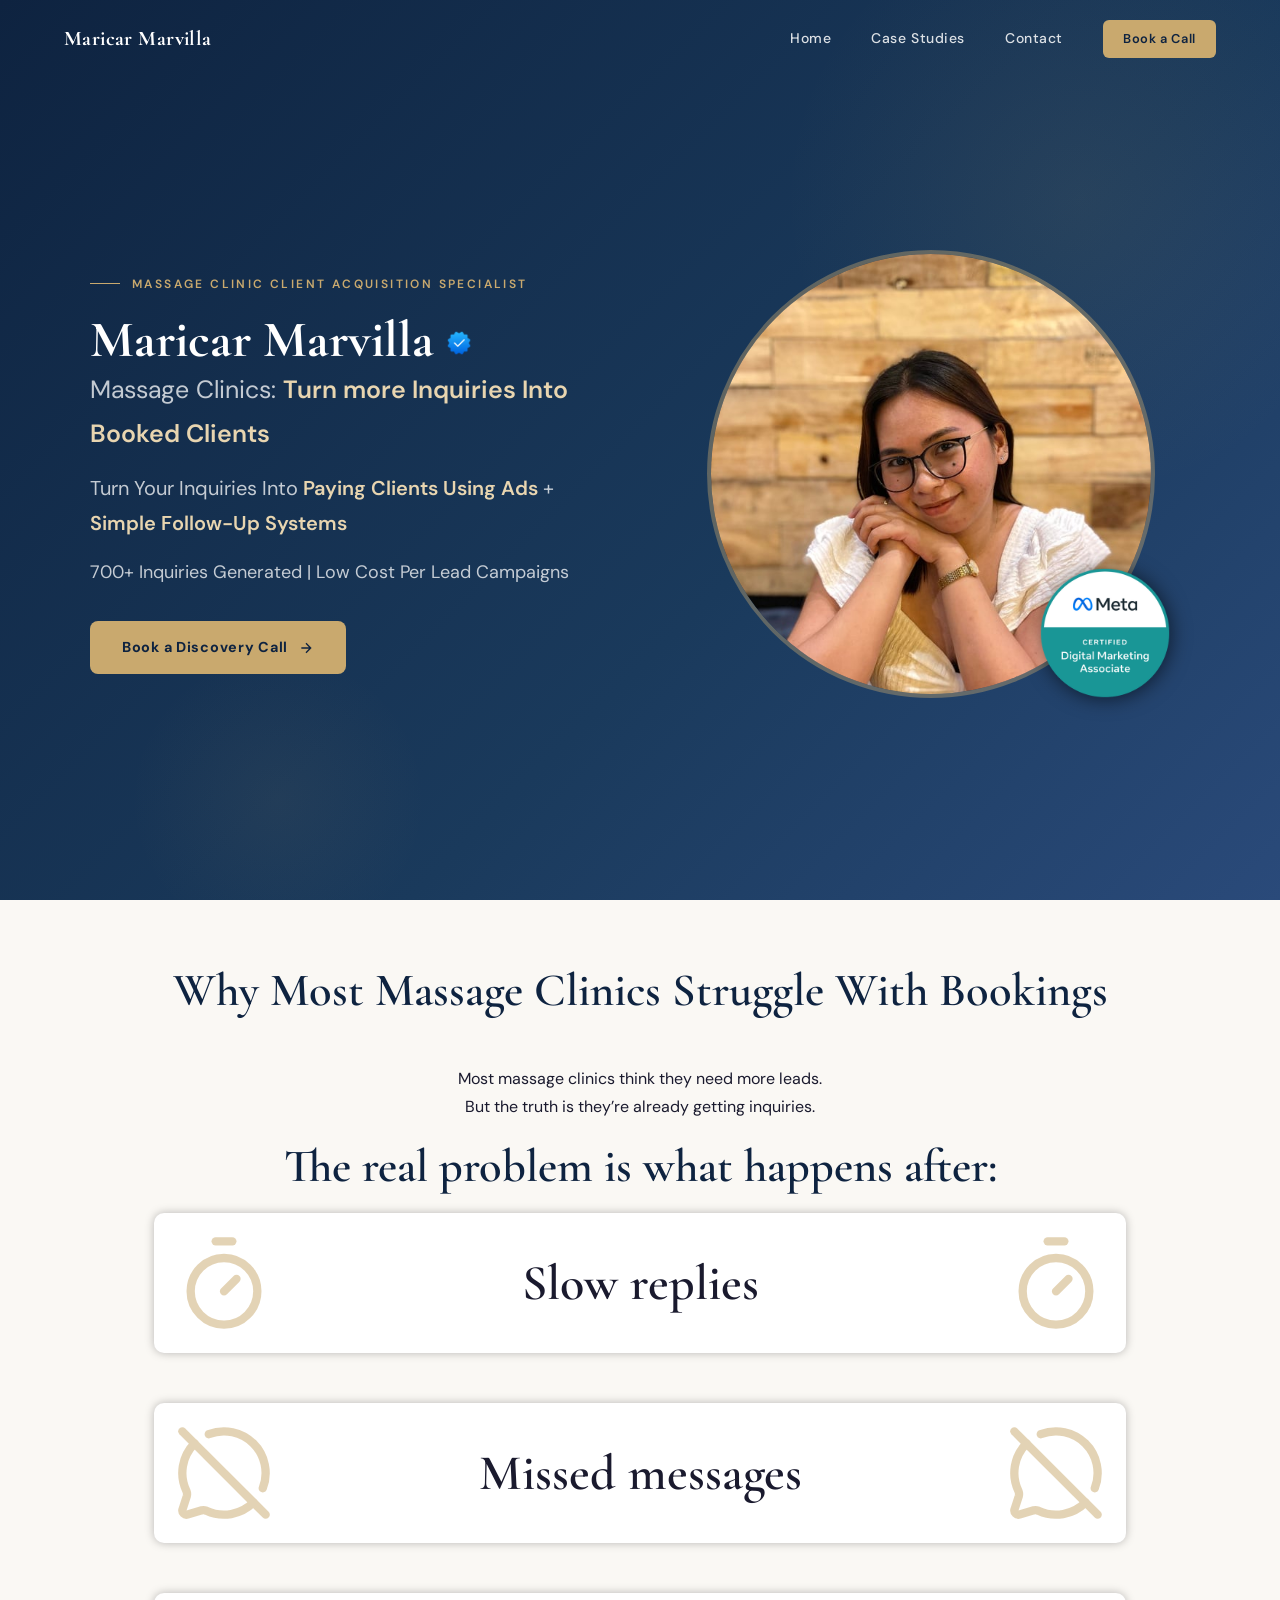
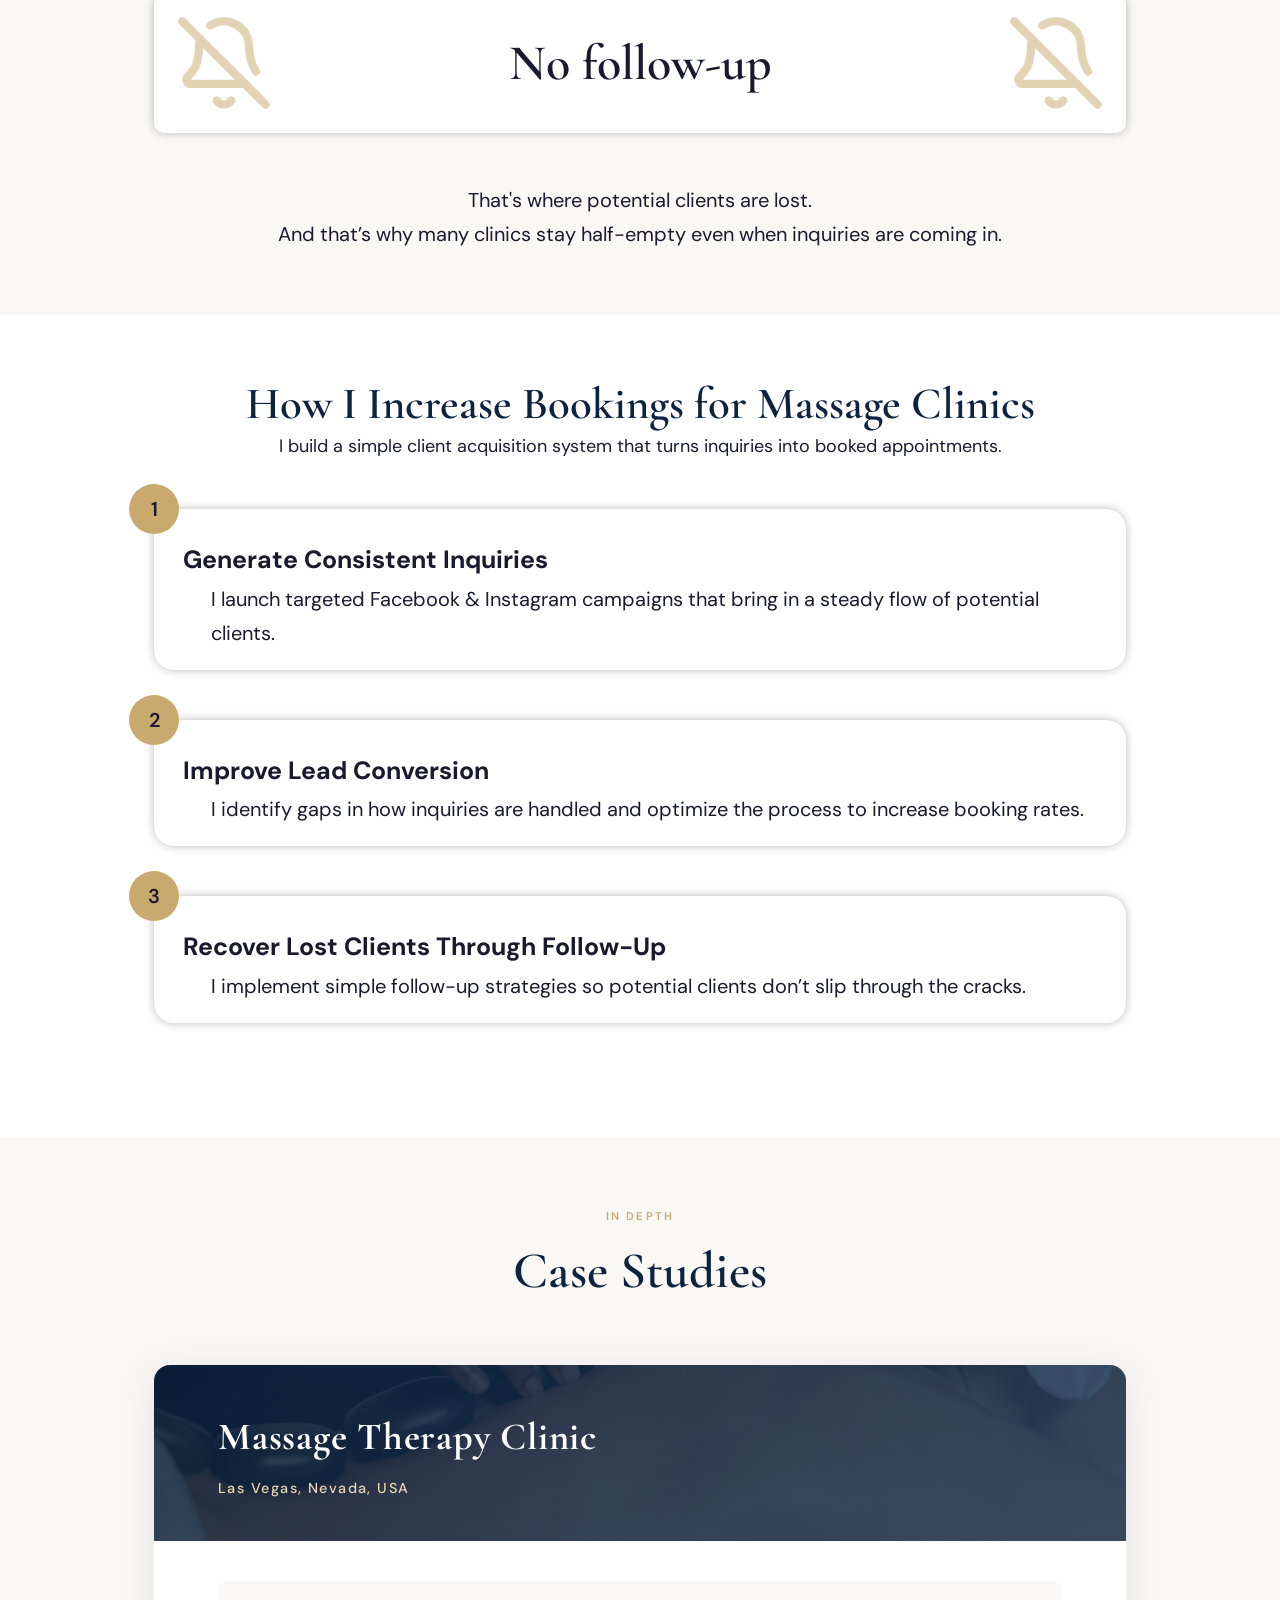
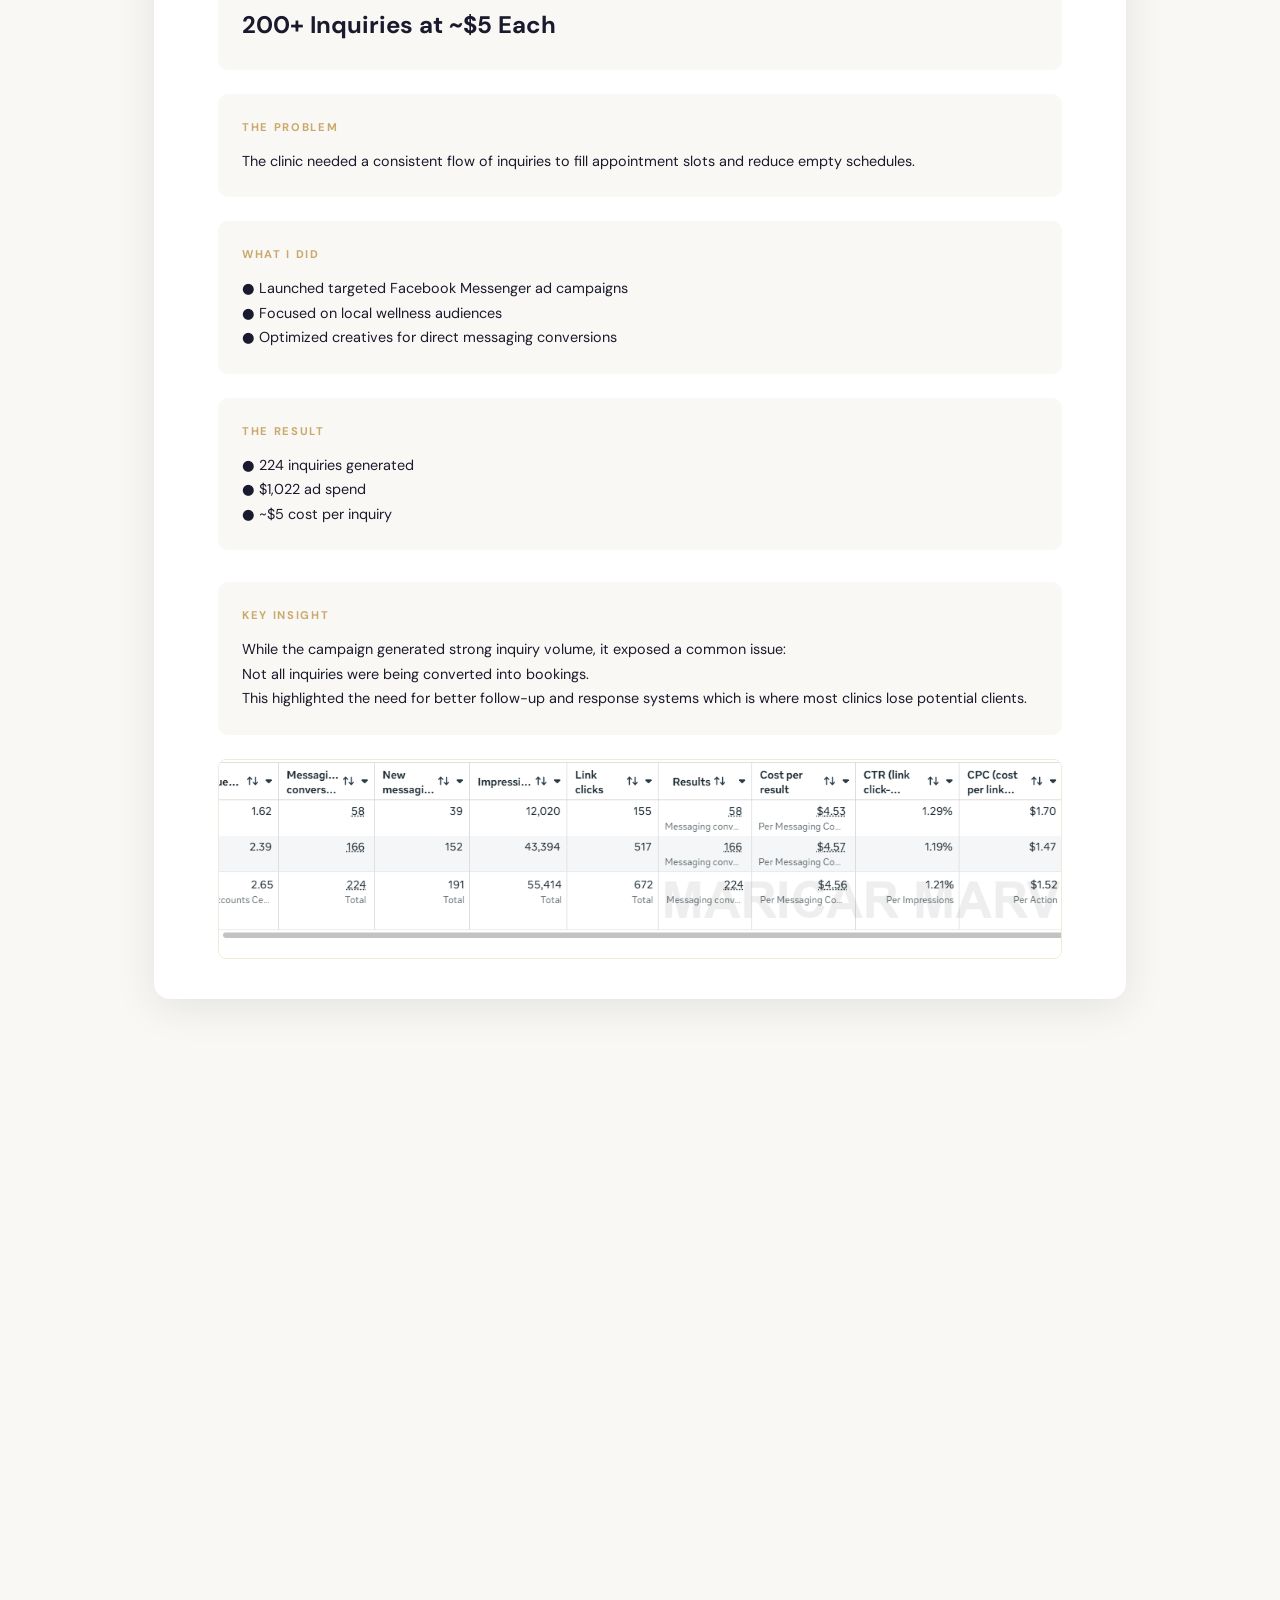
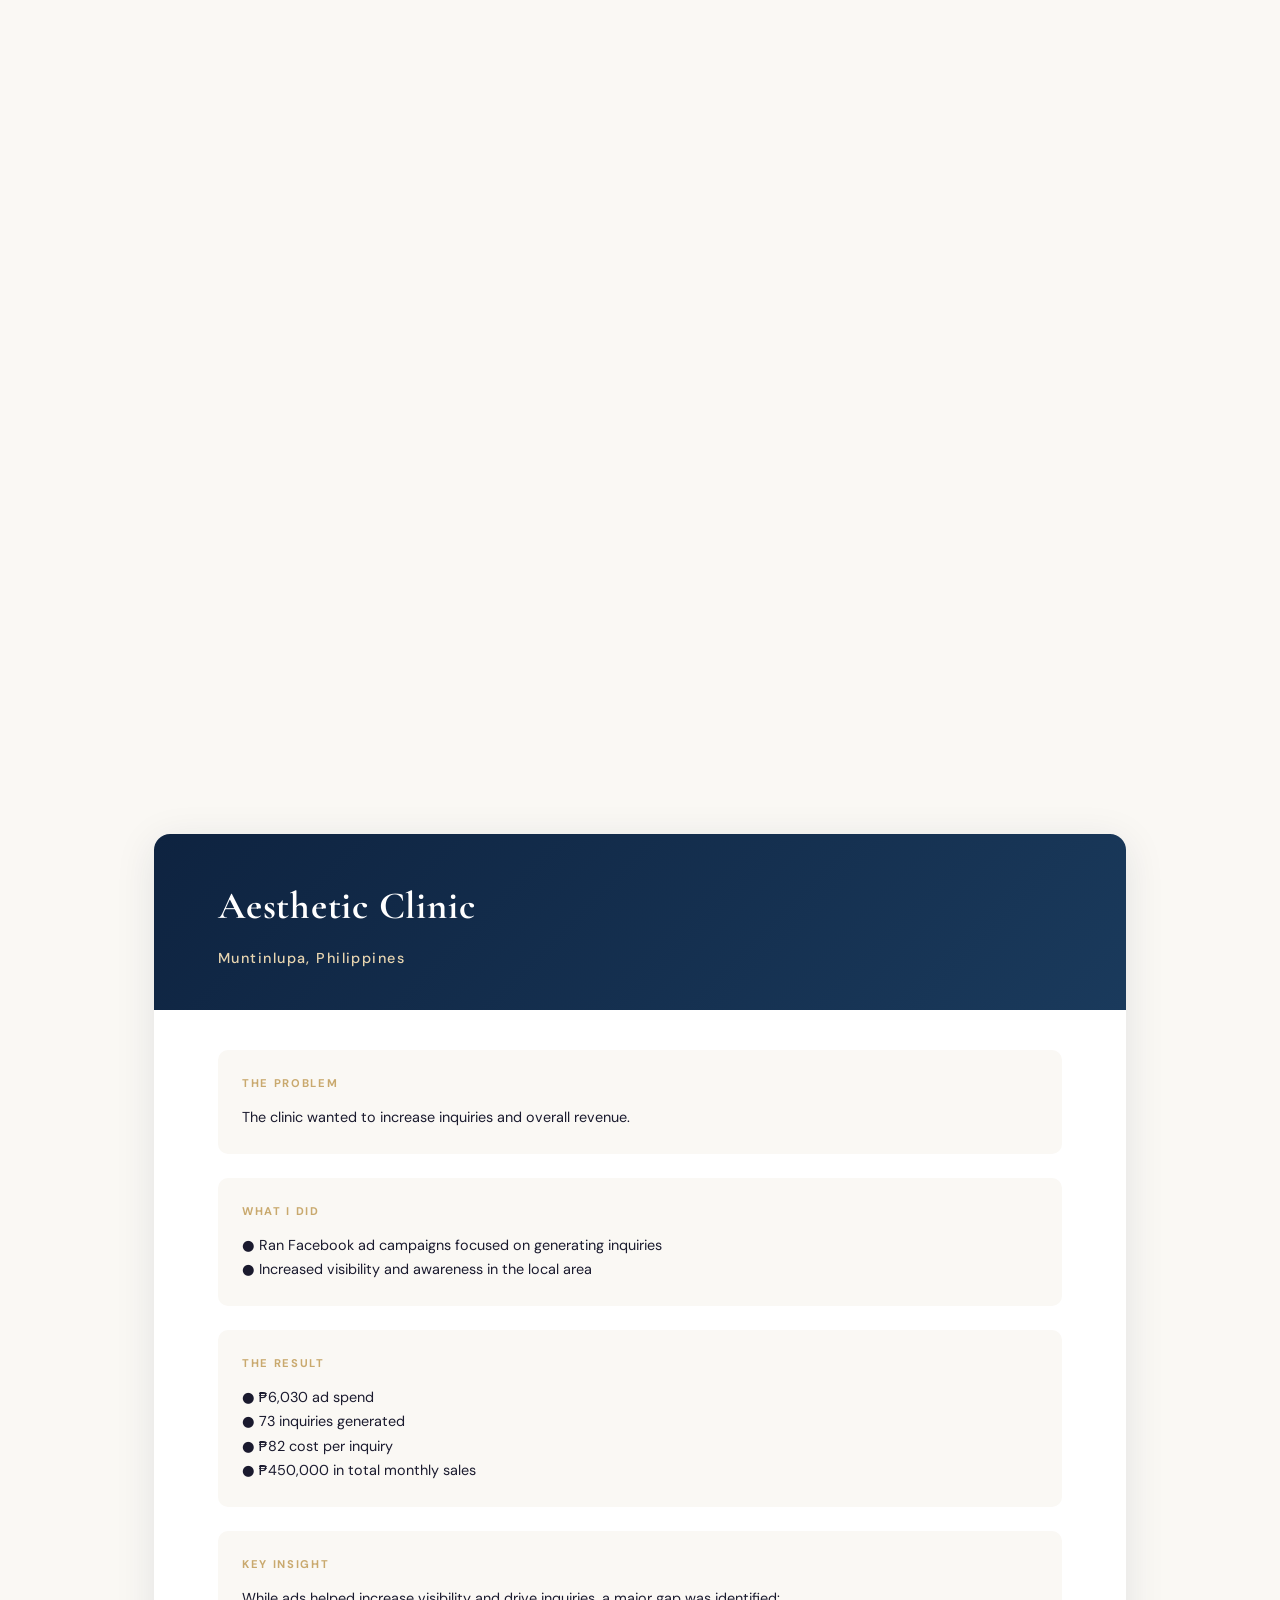
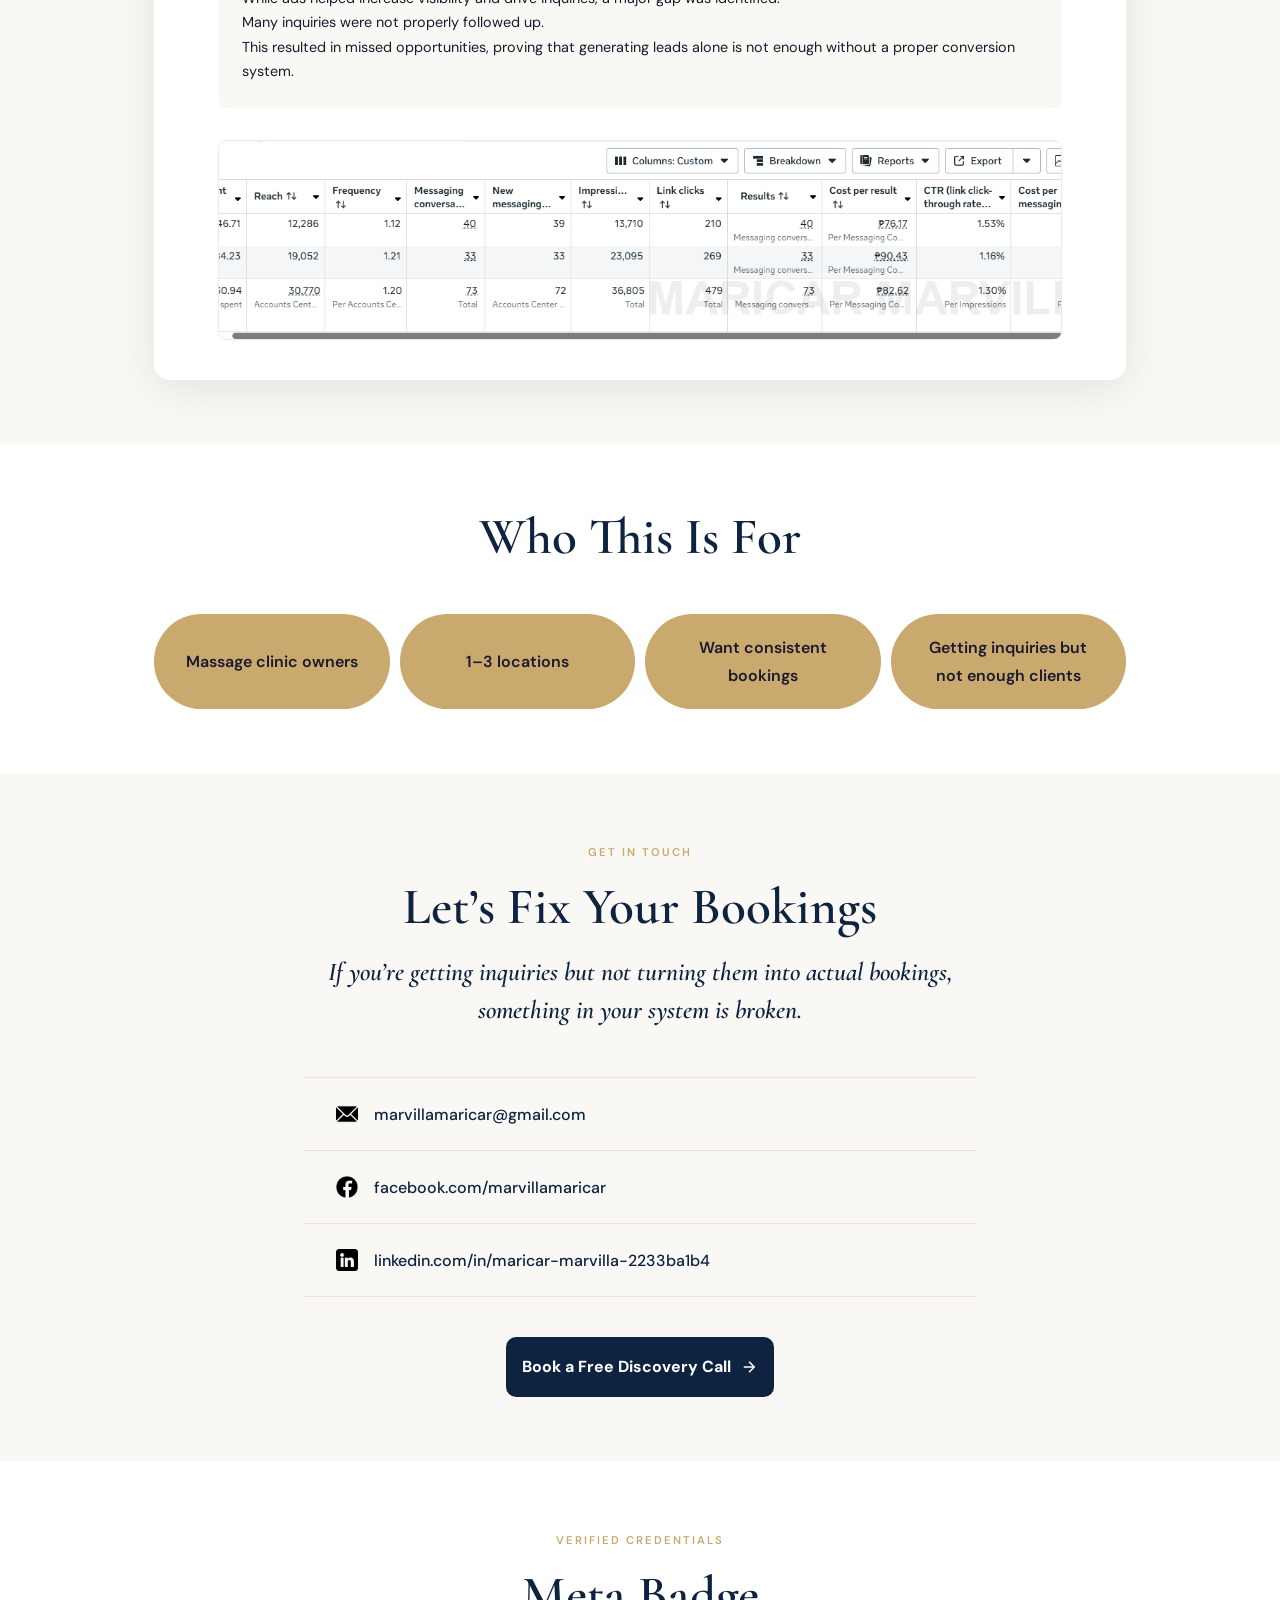
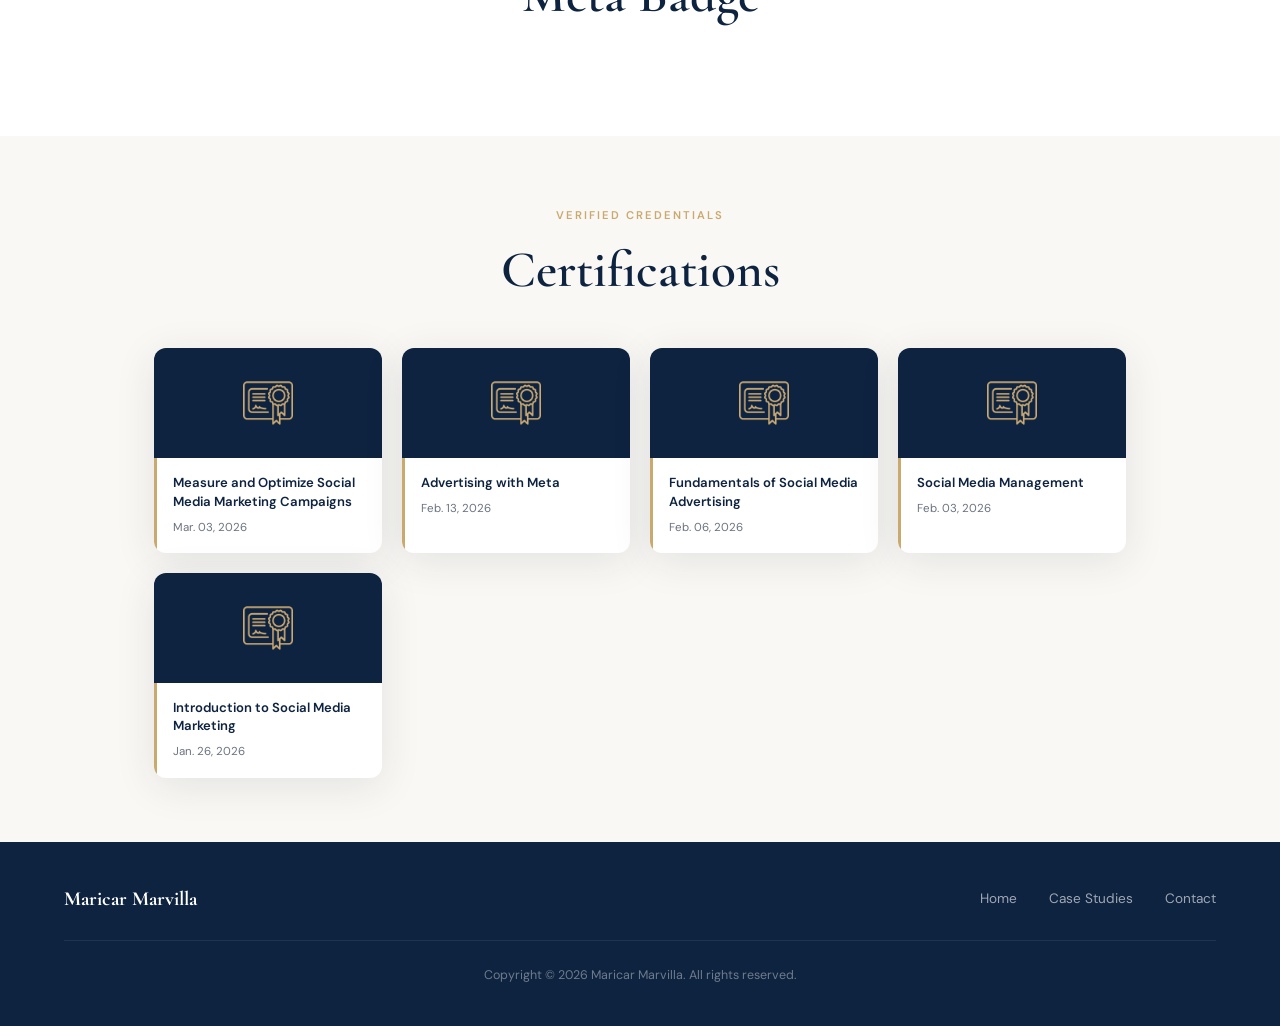
==== docs/index.html @ 89555970 "update" ====
<!DOCTYPE html>
<html lang="en">
<head>
  <meta charset="UTF-8" />
  <meta name="viewport" content="width=device-width, initial-scale=1.0" />
  <title>Maricar Marvilla — Facebook Ads Manager</title>
  <meta name="description" content="Facebook Ads Manager specializing in lead generation and sales campaigns for service-based businesses." />
  <meta name="format-detection" content="telephone=no" />
  <link rel="stylesheet" href="./css/style.css">
  <link rel="icon" type="image/x-icon" href="./img/top/favicon.png">

  <!-- Preconnect fonts -->
  <link rel="preconnect" href="https://fonts.googleapis.com" />
  <link rel="preconnect" href="https://fonts.gstatic.com" crossorigin />
  <link href="https://fonts.googleapis.com/css2?family=Cormorant+Garamond:ital,wght@0,400;0,600;0,700;1,400&family=DM+Sans:wght@300;400;500;600&display=swap" rel="stylesheet" />
</head>
<body>

<!-- ===== HEADER ===== -->
<header class="header" id="header">
  <div class="header-logo">Maricar Marvilla</div>
  <nav class="header-nav">
    <a href="#">Home</a>
    <a href="#case-studies">Case Studies</a>
    <a href="#contact">Contact</a>
    <a href="https://calendly.com/maricarmarvilla/30min" target="_blank" class="cta-btn">Book a Call</a>
  </nav>
  <button class="hamburger" id="hamburger" aria-label="Menu">
    <span></span><span></span><span></span>
  </button>
</header>

<!-- Mobile Nav -->
<nav class="mobile-nav" id="mobile-nav">
  <a href="#" onclick="closeMobile()">Home</a>
  <a href="#case-studies" onclick="closeMobile()">Case Studies</a>
  <a href="#contact" onclick="closeMobile()">Contact</a>
  <a href="https://calendly.com/maricarmarvilla/30min" target="_blank" class="cta-btn-mobile">Book a Call</a>
</nav>

<!-- ===== HERO ===== -->
<section class="hero">
  <div class="container">
    <div class="hero-content">
      <div class="hero-eyebrow">Massage Clinic Client Acquisition Specialist</div>
      <h1>Maricar Marvilla</h1>
      <p class="big">Massage Clinics: <strong>Turn more Inquiries Into Booked Clients</strong></p>
      <p class="mid">Turn Your Inquiries Into <strong>Paying Clients Using Ads</strong> + <strong>Simple Follow-Up Systems</strong></p>
      <p class="small">700+ Inquiries Generated | Low Cost Per Lead Campaigns</p>
      <!-- <p class="smaller"><strong>“Most clinics don’t lose clients from ads, they lose them after the message.”</strong></p> -->
      <a href="https://calendly.com/maricarmarvilla/30min" target="_blank" class="hero-cta">
        Book a Discovery Call
        <svg viewBox="0 0 24 24" fill="none" stroke="currentColor" stroke-width="2"><path d="M5 12h14M12 5l7 7-7 7"/></svg>
      </a>
    </div>
    <div class="hero-img-wrap">
      <img src="./img/top/img01.jpg" alt="Maricar Marvilla" class="hero-img" />
      <div class="meta_cert meta_cert01">
        <a href="https://www.credly.com/badges/3698b446-c414-4d4c-a0f8-52aefc53dd0f" target="_blank"><img src="./img/top/icon/meta_icon.png" alt="metacert"></a>
      </div>
    </div>
  </div>
</section>

<!-- ===== STATS BANNER ===== -->
<!-- <div class="stats-banner reveal">
  <div class="container">
    <div class="stats-grid">
      <div class="stat-item reveal reveal-delay-1">
        <div class="stat-num">₱450K</div>
        <div class="stat-label">Sales generated in one month</div>
      </div>
      <div class="stat-item reveal reveal-delay-2">
        <div class="stat-num">275</div>
        <div class="stat-label">Messenger leads from a single campaign</div>
      </div>
      <div class="stat-item reveal reveal-delay-3">
        <div class="stat-num">$0.18</div>
        <div class="stat-label">Lowest cost per click achieved</div>
      </div>
      <div class="stat-item reveal reveal-delay-4">
        <div class="stat-num">26×</div>
        <div class="stat-label">ROAS — ₱68.7K revenue on ₱2.6K spend</div>
      </div>
    </div>
  </div>
</div> -->

<!-- ===== SECTION 2: THE REAL PROBLEM ===== -->
<section class="real-problem section reveal">
  <div class="container">
    <div class="real-problem-inner">
      <div class="how-i-help-header reveal" style="text-align:center; margin-bottom:3rem;">
        <h2 class="section-title">Why Most Massage Clinics Struggle With Bookings</h2>
      </div>
      <p class="real-problem-intro reveal center mb20">Most massage clinics think they need more leads.<br>But the truth is they’re already getting inquiries.</p>
      <ul class="real-problem-list reveal mb20">
        <p class="center mb20 section-title">The real problem is what happens after:</p>
        <li class="real-problem-item reveal reveal-delay-1">
          <svg xmlns="http://www.w3.org/2000/svg" width="24" height="24" viewBox="0 0 24 24" fill="none" stroke="currentColor" stroke-width="2" stroke-linecap="round" stroke-linejoin="round" class="lucide lucide-timer-icon lucide-timer"><line x1="10" x2="14" y1="2" y2="2"/><line x1="12" x2="15" y1="14" y2="11"/><circle cx="12" cy="14" r="8"/></svg>
          <span>Slow replies</span>
          <svg xmlns="http://www.w3.org/2000/svg" width="24" height="24" viewBox="0 0 24 24" fill="none" stroke="currentColor" stroke-width="2" stroke-linecap="round" stroke-linejoin="round" class="lucide lucide-timer-icon lucide-timer"><line x1="10" x2="14" y1="2" y2="2"/><line x1="12" x2="15" y1="14" y2="11"/><circle cx="12" cy="14" r="8"/></svg>
        </li>
        <li class="real-problem-item reveal reveal-delay-2">
          <svg xmlns="http://www.w3.org/2000/svg" width="24" height="24" viewBox="0 0 24 24" fill="none" stroke="currentColor" stroke-width="2" stroke-linecap="round" stroke-linejoin="round" class="lucide lucide-message-circle-off-icon lucide-message-circle-off"><path d="m2 2 20 20"/><path d="M4.93 4.929a10 10 0 0 0-1.938 11.412 2 2 0 0 1 .094 1.167l-1.065 3.29a1 1 0 0 0 1.236 1.168l3.413-.998a2 2 0 0 1 1.099.092 10 10 0 0 0 11.302-1.989"/><path d="M8.35 2.69A10 10 0 0 1 21.3 15.65"/></svg>
          <span>Missed messages</span>
          <svg xmlns="http://www.w3.org/2000/svg" width="24" height="24" viewBox="0 0 24 24" fill="none" stroke="currentColor" stroke-width="2" stroke-linecap="round" stroke-linejoin="round" class="lucide lucide-message-circle-off-icon lucide-message-circle-off"><path d="m2 2 20 20"/><path d="M4.93 4.929a10 10 0 0 0-1.938 11.412 2 2 0 0 1 .094 1.167l-1.065 3.29a1 1 0 0 0 1.236 1.168l3.413-.998a2 2 0 0 1 1.099.092 10 10 0 0 0 11.302-1.989"/><path d="M8.35 2.69A10 10 0 0 1 21.3 15.65"/></svg>
        </li>
        <li class="real-problem-item reveal reveal-delay-3">
          <svg xmlns="http://www.w3.org/2000/svg" width="24" height="24" viewBox="0 0 24 24" fill="none" stroke="currentColor" stroke-width="2" stroke-linecap="round" stroke-linejoin="round" class="lucide lucide-bell-off-icon lucide-bell-off"><path d="M10.268 21a2 2 0 0 0 3.464 0"/><path d="M17 17H4a1 1 0 0 1-.74-1.673C4.59 13.956 6 12.499 6 8a6 6 0 0 1 .258-1.742"/><path d="m2 2 20 20"/><path d="M8.668 3.01A6 6 0 0 1 18 8c0 2.687.77 4.653 1.707 6.05"/></svg>
          <span>No follow-up</span>
          <svg xmlns="http://www.w3.org/2000/svg" width="24" height="24" viewBox="0 0 24 24" fill="none" stroke="currentColor" stroke-width="2" stroke-linecap="round" stroke-linejoin="round" class="lucide lucide-bell-off-icon lucide-bell-off"><path d="M10.268 21a2 2 0 0 0 3.464 0"/><path d="M17 17H4a1 1 0 0 1-.74-1.673C4.59 13.956 6 12.499 6 8a6 6 0 0 1 .258-1.742"/><path d="m2 2 20 20"/><path d="M8.668 3.01A6 6 0 0 1 18 8c0 2.687.77 4.653 1.707 6.05"/></svg>
        </li>
      </ul>
      <p class="real-problem-conclusion reveal center">That's where potential clients are lost.<br>And that’s why many clinics stay half-empty even when inquiries are coming in.</p>
    </div>
  </div>
</section>

<!-- ===== SECTION 3: HOW I HELP FIX THIS ===== -->
<section class="how-i-help section">
  <div class="container">
    <div class="how-i-help-header reveal" style="text-align:center; margin-bottom:3rem;">
      <h2 class="section-title">How I Increase Bookings for Massage Clinics</h2>
      <p class="center mb20 title-sub">I build a simple client acquisition system that turns inquiries into booked appointments. </p>
    </div>
    <div class="how-i-help-grid">
      <div class="help-card reveal reveal-delay-1">
        <div class="help-card-num">1</div>
        <h3 class="help-card-title">Generate Consistent Inquiries</h3>
        <p class="help-card-text">I launch targeted Facebook & Instagram campaigns that bring in a steady flow of potential clients.</p>
      </div>
      <div class="help-card reveal reveal-delay-2">
        <div class="help-card-num">2</div>
        <h3 class="help-card-title">Improve Lead Conversion</h3>
        <p class="help-card-text">I identify gaps in how inquiries are handled and optimize the process to increase booking rates.</p>
      </div>
      <div class="help-card reveal reveal-delay-3">
        <div class="help-card-num">3</div>
        <h3 class="help-card-title">Recover Lost Clients Through Follow-Up</h3>
        <p class="help-card-text">I implement simple follow-up strategies so potential clients don’t slip through the cracks.</p>
      </div>
    </div>
  </div>
</section>

<!-- ===== CAMPAIGN SNAPSHOTS ===== -->
<!-- <section class="snapshot section">
  <div class="container">
    <div class="snapshot-header reveal">
      <div class="label-tag">3+ Years of Results</div>
      <h2 class="section-title">Campaign Performance Snapshots</h2>
      <p>Click any image to view full size</p>
    </div>
    <div class="snapshot-grid">
      <div class="snap-card reveal reveal-delay-1">
        <div class="snap-card-label">₱450,000 Sales Generated in One Month</div>
        <img src="./img/top/snapshot/img01.png" alt="Campaign snapshot 1" class="snap-card-img" onclick="openModal(this.src)" />
      </div>
      <div class="snap-card reveal reveal-delay-2">
        <div class="snap-card-label">275 Messenger Leads Generated</div>
        <img src="./img/top/snapshot/img02.png" alt="Campaign snapshot 2" class="snap-card-img" onclick="openModal(this.src)" />
      </div>
      <div class="snap-card reveal reveal-delay-3">
        <div class="snap-card-label">$0.18 Cost Per Click Campaign</div>
        <img src="./img/top/snapshot/img03.png" alt="Campaign snapshot 3" class="snap-card-img" onclick="openModal(this.src)" />
      </div>
      <div class="snap-card reveal reveal-delay-4">
        <div class="snap-card-label">₱68,700 Revenue from ₱2,600 Ad Spend</div>
        <img src="./img/top/snapshot/img04.png" alt="Campaign snapshot 4" class="snap-card-img" onclick="openModal(this.src)" />
      </div>
    </div>
  </div>
</section> -->

<!-- ===== CLIENT EXPERIENCE ===== -->
<!-- <section class="client-exp section">
  <div class="container">
    <div class="reveal" style="text-align:center; margin-bottom: 3rem;">
      <div class="label-tag">Who I've Worked With</div>
      <h2 class="section-title">Client Experience</h2>
    </div>
    <div class="exp-list reveal">
      <div class="exp-item">
        <span class="exp-number">01</span>
        <span class="exp-name">Massage Therapy Clinic — Las Vegas, USA</span>
        <span class="exp-tag">3 Years</span>
      </div>
      <div class="exp-item">
        <span class="exp-number">02</span>
        <span class="exp-name">Aesthetic Clinic — Muntinlupa, Philippines</span>
        <span class="exp-tag">1.5 Years</span>
      </div>
      <div class="exp-item">
        <span class="exp-number">03</span>
        <span class="exp-name">Beauty Clinic — BGC, Taguig</span>
        <span class="exp-tag">Lead Generation</span>
      </div>
      <div class="exp-item">
        <span class="exp-number">04</span>
        <span class="exp-name">Massage Therapy Clinic — BGC, Taguig</span>
        <span class="exp-tag">Fully Booked Campaign</span>
      </div>
      <div class="exp-item">
        <span class="exp-number">05</span>
        <span class="exp-name">Shoe Cleaning Service — Manila, Philippines</span>
        <span class="exp-tag">Revenue Campaign</span>
      </div>
      <div class="exp-item">
        <span class="exp-number">06</span>
        <span class="exp-name">Tap Dance Coaching Program — USA</span>
        <span class="exp-tag">Lead Generation</span>
      </div>
    </div>
  </div>
</section> -->

<!-- ===== CASE STUDIES ===== -->
<section class="case-studies section" id="case-studies">
  <div class="container">
    <div class="case-studies-header reveal">
      <div class="label-tag">In Depth</div>
      <h2 class="section-title">Case Studies</h2>
    </div>

    <div class="cases-list">

      <!-- Case 1 -->
      <div class="case-card reveal">
        <div class="case-banner bg01">
          <h2>Massage Therapy Clinic</h2>
          <h3>Las Vegas, Nevada, USA</h3>
        </div>
        <div class="case-body">
          <div class="case-grid">
            <div class="case-block">
              <h1>200+ Inquiries at ~$5 Each</h1>
            </div>
            <div class="case-block">
              <h4>The Problem</h4>
              <p>The clinic needed a consistent flow of inquiries to fill appointment slots and reduce empty schedules.</p>
            </div>
            <div class="case-block">
              <h4>What I Did</h4>
              <p>● Launched targeted Facebook Messenger ad campaigns<br>  
                ● Focused on local wellness audiences<br>
                ● Optimized creatives for direct messaging conversions</p>
            </div>
            <div class="case-block">
              <h4>The Result</h4>
              <p>● 224 inquiries generated<br>
                ● $1,022 ad spend<br>
                ● ~$5 cost per inquiry</p>
            </div>
          </div>
          <div class="case-block" style="margin-bottom:1.5rem;">
            <h4>Key Insight</h4>
            <p>While the campaign generated strong inquiry volume, it exposed a common issue:<br>
              Not all inquiries were being converted into bookings.<br>
              This highlighted the need for better follow-up and response systems which is where most clinics lose potential clients.</p>
          </div>
          <div class="case-imgs">
            <img src="./img/top/case-study/img01.png" alt="Dec 2024–Apr 2025" class="case-img" onclick="openModal(this.src)" />
          </div>
        </div>
      </div>

      <!-- Case 2 -->
      <div class="case-card reveal">
        <div class="case-banner bg01">
          <h2>Massage Therapy Clinic</h2>
          <h3>Bonifacio Global City, Philippines</h3>
        </div>
        <div class="case-body">
          <div class="case-grid">
            <div class="case-block">
              <h1>771 Inquiries in 30 Days → Fully Booked First Month</h1>
            </div>
            <div class="case-block">
              <h4>The Problem</h4>
              <p>The clinic was newly opened and needed to generate bookings immediately to avoid empty slots during its first month.</p>
            </div>
            <div class="case-block">
              <h4>What I Did</h4>
              <p>● Launched localized Facebook Messenger ad campaigns<br>
                ● Targeted high-intent audiences within BGC<br>
                ● Used creatives designed to drive immediate inquiries</p>
            </div>
            <div class="case-block">
              <h4>The Result</h4>
              <p>● ₱7,485 ad spend<br>
                ● 771 inquiries generated<br>
                ● ₱9 cost per inquiry<br>
                ● Fully booked for the entire first month</p>
            </div>
            <div class="case-block">
              <h4>Key Insight</h4>
              <p>A new massage clinic doesn’t need months to build momentum.<br>
                With the right ads and targeting:<br>
                👉 You can generate demand immediately<br>
                👉 Fill your schedule fast<br>
                👉 Start strong from day one</p>
            </div>
          </div>
          <div class="case-imgs">
            <img src="./img/top/case-study/img02.png" alt="" class="case-img" onclick="openModal(this.src)" />
          </div>
        </div>
      </div>

      <!-- Case 3 -->
      <div class="case-card reveal">
        <div class="case-banner bg02">
          <h2>Aesthetic Clinic</h2>
          <h3>Muntinlupa, Philippines</h3>
        </div>
        <div class="case-body">
          <div class="case-grid">
            <div class="case-block">
              <h4>The Problem</h4>
              <p>The clinic wanted to increase inquiries and overall revenue.</p>
            </div>
            <div class="case-block">
              <h4>What I Did</h4>
              <p>● Ran Facebook ad campaigns focused on generating inquiries<br>
                ● Increased visibility and awareness in the local area</p>
            </div>
            <div class="case-block">
              <h4>The Result</h4>
              <p>● ₱6,030 ad spend<br>
                ● 73 inquiries generated<br>
                ● ₱82 cost per inquiry<br>
                ● ₱450,000 in total monthly sales</p>
            </div>
            <div class="case-block">
              <h4>Key Insight</h4>
              <p>While ads helped increase visibility and drive inquiries, a major gap was identified:<br>
                Many inquiries were not properly followed up.<br>
                This resulted in missed opportunities, proving that generating leads alone is not enough without a proper conversion system.</p>
            </div>
          </div>
          <div class="case-imgs">
            <img src="./img/top/case-study/img03.png" alt="" class="case-img" onclick="openModal(this.src)" />
          </div>
        </div>
      </div>

      <!-- Case 4 -->
      <!-- <div class="case-card reveal">
        <div class="case-banner bg02">
          <h2>Aesthetic Clinic</h2>
          <h3>Muntinlupa, Philippines</h3>
        </div>
        <div class="case-body">
          <div class="case-grid">
            <div class="case-block">
              <h4>Campaign Objective</h4>
              <p>Increase clinic inquiries and support overall business growth.</p>
            </div>
            <div class="case-block">
              <h4>Highlight Result</h4>
              <p>In November 2025, the clinic generated <strong>₱450,000 in total sales.</strong> Facebook Ads campaigns helped attract new clients and increase inquiries during that period.</p>
            </div>
          </div>
          <img src="./img/top/case-study/img10.png" alt="" class="case-img" onclick="openModal(this.src)" />
          <p style="margin:1rem 0 0.5rem;"><strong>OTHER WINNING CAMPAIGN</strong></p>
          <div class="case-imgs">
            <img src="./img/top/case-study/img11.png" alt="" class="case-img" onclick="openModal(this.src)" />
            <img src="./img/top/case-study/img12.png" alt="" class="case-img" onclick="openModal(this.src)" />
          </div>
        </div>
      </div> -->

      <!-- Case 5 -->
      <!-- <div class="case-card reveal">
        <div class="case-banner bg03">
          <h2>Shoe Cleaning Service</h2>
          <h3>Manila, Philippines</h3>
        </div>
        <div class="case-body">
          <div class="case-grid">
            <div class="case-block">
              <h4>Campaign Goal</h4>
              <p>Generate sales through Facebook Ads.</p>
            </div>
            <div class="case-block">
              <h4>Strategy</h4>
              <p>Audience targeting for sneaker enthusiasts with engaging creatives and a Messenger-based lead generation campaign.</p>
            </div>
          </div>
          <div class="case-block" style="margin-bottom:1.5rem;">
            <h4>Result</h4>
            <div class="case-metrics">
              <div class="metric-chip"><span>₱68,700</span><span>Revenue Generated</span></div>
              <div class="metric-chip"><span>₱2,600</span><span>Ad Spend</span></div>
              <div class="metric-chip"><span>26×</span><span>Return on Ad Spend</span></div>
            </div>
          </div>
          <div class="case-imgs">
            <img src="./img/top/case-study/img13.png" alt="" class="case-img" onclick="openModal(this.src)" />
            <img src="./img/top/case-study/img14.png" alt="" class="case-img" onclick="openModal(this.src)" />
            <img src="./img/top/case-study/img15.png" alt="" class="case-img" onclick="openModal(this.src)" />
          </div>
        </div>
      </div> -->

      <!-- Case 6 -->
      <!-- <div class="case-card reveal">
        <div class="case-banner bg04">
          <h2>Tap Dance Coaching Program</h2>
          <h3>United States</h3>
        </div>
        <div class="case-body">
          <div class="case-block" style="margin-bottom:1.5rem;">
            <h4>Campaign Objective</h4>
            <p>Drive traffic to a ticket sales page for a coaching program.</p>
          </div>
          <div class="case-block" style="margin-bottom:1.5rem;">
            <h4>Results</h4>
            <p style="margin-bottom:0.75rem;"><strong>Campaign 1</strong></p>
            <div class="case-metrics">
              <div class="metric-chip"><span>402</span><span>Link Clicks</span></div>
              <div class="metric-chip"><span>$0.18</span><span>Cost Per Click</span></div>
              <div class="metric-chip"><span>6,315</span><span>Reach</span></div>
              <div class="metric-chip"><span>$71.24</span><span>Ad Spend</span></div>
            </div>
            <p style="margin:1rem 0 0.75rem;"><strong>Campaign 2</strong></p>
            <div class="case-metrics">
              <div class="metric-chip"><span>503</span><span>Website Leads</span></div>
              <div class="metric-chip"><span>$3.55</span><span>Cost Per Lead</span></div>
              <div class="metric-chip"><span>3,137</span><span>Link Clicks</span></div>
              <div class="metric-chip"><span>$1,785.81</span><span>Ad Spend</span></div>
            </div>
          </div>
          <div class="case-imgs">
            <img src="./img/top/case-study/img16.png" alt="" class="case-img" onclick="openModal(this.src)" />
            <img src="./img/top/case-study/img17.png" alt="" class="case-img" onclick="openModal(this.src)" />
            <img src="./img/top/case-study/img18.png" alt="" class="case-img" onclick="openModal(this.src)" />
          </div>
        </div>
      </div> -->

    </div>
  </div>
</section>

<!-- ===== ADDITIONAL EXPERIENCE ===== -->
<!-- <section class="add-exp section">
  <div class="container">
    <div class="add-exp-grid reveal">
      <div>
        <div class="label-tag">Beyond Paid Ads</div>
        <h2 class="section-title light">Additional Experience</h2>
      </div>
      <div>
        <p><strong>Content Strategy &amp; Social Media Support</strong></p>
        <p>Alongside Facebook Ads management, I have also supported several clients with social media content strategy and page management.</p>
        <div class="add-exp-points">
          <div class="add-exp-point">Writing hooks for carousel posts</div>
          <div class="add-exp-point">Creating carousel content structure</div>
          <div class="add-exp-point">Supporting Instagram Reel concepts</div>
          <div class="add-exp-point">Caption writing and content planning</div>
        </div>
        <p style="margin-top:1.25rem;">My role was to support brand <strong>visibility</strong> and <strong>audience engagement</strong> while paid campaigns focused on lead generation.</p>
      </div>
    </div>
  </div>
</section> -->

<!-- ===== STRATEGY SECTIONS ===== -->
<!-- <section class="strategy section">
  <div class="container">
    <div class="strategy-wrap">
      <div class="strategy-sticky reveal">
        <div class="label-tag">How It Works</div>
        <h2 class="section-title">My Facebook<br>Ads Strategy</h2>
        <p style="margin-top:1rem; color:var(--text-muted);">Successful Facebook advertising requires a deliberate, data-driven approach — from research to scaling.</p>
      </div>
      <div class="strategy-steps">
        <div class="strategy-step reveal">
          <div class="step-num">01</div>
          <h3 class="step-title">Audience Research</h3>
          <p class="step-text">Understanding customer demographics, interests, and behaviors to target the right audience from the start.</p>
        </div>
        <div class="strategy-step reveal">
          <div class="step-num">02</div>
          <h3 class="step-title">Campaign Structure</h3>
          <ul class="step-text">
            <li>Lead generation</li>
            <li>Messenger inquiries</li>
            <li>Website traffic</li>
            <li>Conversion campaigns</li>
          </ul>
        </div>
        <div class="strategy-step reveal">
          <div class="step-num">03</div>
          <h3 class="step-title">Creative Testing</h3>
          <p class="step-text">Testing multiple ad creatives and messaging angles to determine the most effective combinations.</p>
        </div>
        <div class="strategy-step reveal">
          <div class="step-num">04</div>
          <h3 class="step-title">Optimization</h3>
          <p class="step-text">Continuously optimizing using performance metrics: CTR, cost per result, and engagement rates.</p>
        </div>
        <div class="strategy-step reveal">
          <div class="step-num">05</div>
          <h3 class="step-title">Scaling</h3>
          <p class="step-text">Winning campaigns are scaled to generate consistent leads and revenue over time.</p>
        </div>
      </div>
    </div>
  </div>
</section>

<section class="strategy2 section">
  <div class="container">
    <div class="strategy-wrap">
      <div class="strategy-steps">
        <div class="strategy-step reveal">
          <div class="step-num">01</div>
          <h3 class="step-title">Discovery &amp; Business Understanding</h3>
          <p class="step-text">Before launching, I learn about the business: target customers, services, current marketing strategy, and goals.</p>
        </div>
        <div class="strategy-step reveal">
          <div class="step-num">02</div>
          <h3 class="step-title">Campaign Strategy &amp; Setup</h3>
          <ul class="step-text">
            <li>Audience research</li>
            <li>Ad creative recommendations</li>
            <li>Campaign objective selection</li>
            <li>Tracking setup</li>
          </ul>
        </div>
        <div class="strategy-step reveal">
          <div class="step-num">03</div>
          <h3 class="step-title">Campaign Launch &amp; Testing</h3>
          <ul class="step-text">
            <li>Test audiences</li>
            <li>Test ad creatives</li>
            <li>Test messaging angles</li>
          </ul>
        </div>
        <div class="strategy-step reveal">
          <div class="step-num">04</div>
          <h3 class="step-title">Optimization &amp; Performance Monitoring</h3>
          <ul class="step-text">
            <li>Cost per result</li>
            <li>Click-through rate</li>
            <li>Engagement &amp; lead quality</li>
          </ul>
        </div>
        <div class="strategy-step reveal">
          <div class="step-num">05</div>
          <h3 class="step-title">Scaling Winning Campaigns</h3>
          <p class="step-text">Winning campaigns are scaled to generate more leads and revenue consistently.</p>
        </div>
      </div>
      <div class="strategy-sticky reveal">
        <div class="label-tag">Collaboration</div>
        <h2 class="section-title">How I Work<br>With Clients</h2>
        <p style="margin-top:1rem; color:var(--text-muted);">A clear, collaborative process ensures every campaign is built strategically and optimized for results.</p>
      </div>
    </div>
  </div>
</section> -->

<!-- ===== TOOLS ===== -->
<!-- <section class="tools section">
  <div class="container">
    <div class="label-tag" style="text-align:center;display:block;">My Stack</div>
    <h2 class="section-title light center" style="margin-bottom:3rem;">Tools &amp; Platforms</h2>
    <div class="tools-grid">
      <div class="tool-card reveal reveal-delay-1">
        <img src="./img/top/icon/ads_icon.png" alt="Facebook Ads Manager" />
      </div>
      <div class="tool-card reveal reveal-delay-2">
        <img src="./img/top/icon/business_icon.png" alt="Meta Business Suite" />
      </div>
      <div class="tool-card reveal reveal-delay-3">
        <img src="./img/top/icon/canva_icon.png" alt="Canva" />
      </div>
      <div class="tool-card reveal reveal-delay-4">
        <img src="./img/top/icon/gsheets_icon.png" alt="Google Sheets" />
      </div>
    </div>
  </div>
</section> -->

<!-- ===== who I work ===== -->
<section class="whoiwork section">
  <div class="container">
    <div class="badge-header reveal">
      <h2 class="section-title">Who This Is For</h2>
    </div>
    <ul>
      <li>
        <p>Massage clinic owners</p>
      </li>
      <li>
        <p>1–3 locations</p>
      </li>
      <li>
        <p>Want consistent bookings</p>
      </li>
      <li>
        <p>Getting inquiries but not enough clients</p>
      </li>
    </ul>
  </div>
</section>

<!-- ===== CONTACT ===== -->
<section class="contact section" id="contact">
  <div class="container">
    <div class="reveal" style="text-align:center; margin-bottom:3rem;">
      <div class="label-tag">Get In Touch</div>
      <h2 class="section-title">Let’s Fix Your Bookings</h2>
      <p class="contact-sub">If you’re getting inquiries but not turning them into actual bookings, something in your system is broken.</p>
    </div>
    <div class="contact-links reveal">
      <div class="contact-link-item">
        <img src="./img/top/icon/mail-icon.png" alt="Email" />
        <a href="mailto:marvillamaricar@gmail.com">marvillamaricar@gmail.com</a>
      </div>
      <div class="contact-link-item">
        <img src="./img/top/icon/fb-icon.png" alt="Facebook" />
        <a href="https://www.facebook.com/marvillamaricar" target="_blank">facebook.com/marvillamaricar</a>
      </div>
      <div class="contact-link-item">
        <img src="./img/top/icon/link-icon.png" alt="LinkedIn" />
        <a href="http://www.linkedin.com/in/maricar-marvilla-2233ba1b4" target="_blank">linkedin.com/in/maricar-marvilla-2233ba1b4</a>
      </div>
      <!-- <div class="contact-link-item">
        <img src="./img/top/icon/calendly-icon.png" alt="Calendly" />
        <a href="https://calendly.com/maricarmarvilla/30min" target="_blank">calendly.com/maricarmarvilla/30min</a>
      </div> -->
    </div>
    <div style="text-align:center;">
      <a href="https://calendly.com/maricarmarvilla/30min" target="_blank" class="contact-cta">
        Book a Free Discovery Call
        <svg width="18" height="18" viewBox="0 0 24 24" fill="none" stroke="currentColor" stroke-width="2"><path d="M5 12h14M12 5l7 7-7 7"/></svg>
      </a>
    </div>
  </div>
</section>

<!-- ===== badge ===== -->
<section class="badge section">
  <div class="container">
    <div class="badge-header reveal">
      <div class="label-tag">Verified Credentials</div>
      <h2 class="section-title">Meta Badge</h2>
    </div>
    <div class="badge_cards">
      <div class="card">
        <div data-iframe-width="150" data-iframe-height="270" data-share-badge-id="3698b446-c414-4d4c-a0f8-52aefc53dd0f" data-share-badge-host="https://www.credly.com"></div><script type="text/javascript" async src="//cdn.credly.com/assets/utilities/embed.js"></script>
      </div>
    </div>
  </div>
</section>

<!-- ===== CERTIFICATIONS ===== -->
<section class="certs section">
  <div class="container">
    <div class="certs-header reveal">
      <div class="label-tag">Verified Credentials</div>
      <h2 class="section-title">Certifications</h2>
    </div>
    <div class="certs-grid">
      <div class="cert-card reveal reveal-delay-1">
        <a href="./img/pdf/measure-and-optimize-social-media-marketing-campaigns.pdf" target="_blank">
          <div class="cert-icon-wrap"><img src="./img/top/icon/cert-icon.png" alt="cert" /></div>
          <div class="cert-info">
            <h3>Measure and Optimize Social Media Marketing Campaigns</h3>
            <p>Mar. 03, 2026</p>
          </div>
        </a>
      </div>
      <div class="cert-card reveal reveal-delay-2">
        <a href="./img/pdf/advertising-with-meta.pdf" target="_blank">
          <div class="cert-icon-wrap"><img src="./img/top/icon/cert-icon.png" alt="cert" /></div>
          <div class="cert-info">
            <h3>Advertising with Meta</h3>
            <p>Feb. 13, 2026</p>
          </div>
        </a>
      </div>
      <div class="cert-card reveal reveal-delay-3">
        <a href="./img/pdf/fundamentals-of-social-media-advertising.pdf" target="_blank">
          <div class="cert-icon-wrap"><img src="./img/top/icon/cert-icon.png" alt="cert" /></div>
          <div class="cert-info">
            <h3>Fundamentals of Social Media Advertising</h3>
            <p>Feb. 06, 2026</p>
          </div>
        </a>
      </div>
      <div class="cert-card reveal reveal-delay-4">
        <a href="./img/pdf/social-media-management.pdf" target="_blank">
          <div class="cert-icon-wrap"><img src="./img/top/icon/cert-icon.png" alt="cert" /></div>
          <div class="cert-info">
            <h3>Social Media Management</h3>
            <p>Feb. 03, 2026</p>
          </div>
        </a>
      </div>
      <div class="cert-card reveal reveal-delay-1">
        <a href="./img/pdf/introduction-to-social-media-marketing.pdf" target="_blank">
          <div class="cert-icon-wrap"><img src="./img/top/icon/cert-icon.png" alt="cert" /></div>
          <div class="cert-info">
            <h3>Introduction to Social Media Marketing</h3>
            <p>Jan. 26, 2026</p>
          </div>
        </a>
      </div>
    </div>
  </div>
</section>

<!-- ===== FOOTER ===== -->
<footer class="footer">
  <div class="footer-logo">Maricar Marvilla</div>
  <nav class="footer-nav">
    <a href="#">Home</a>
    <a href="#case-studies">Case Studies</a>
    <a href="#contact">Contact</a>
  </nav>
  <p class="footer-copy">Copyright &copy; 2026 Maricar Marvilla. All rights reserved.</p>
</footer>

<!-- Back to Top -->
<button id="back-top" onclick="window.scrollTo({top:0,behavior:'smooth'})" aria-label="Back to top">
  <svg viewBox="0 0 24 24" fill="none" stroke="currentColor" stroke-width="2"><path d="M18 15l-6-6-6 6"/></svg>
</button>

<!-- Image Modal -->
<div class="modal-overlay" id="modal" onclick="closeModal(event)">
  <button class="modal-close" onclick="document.getElementById('modal').classList.remove('open')">&times;</button>
  <img class="modal-img" id="modal-img" src="" alt="Campaign image" />
</div>

<script src="./js/functions.js"></script>
</body>
</html>
---- docs/css/style.css ----
/* ===== RESET ===== */
*, *::before, *::after { box-sizing: border-box; margin: 0; padding: 0; }
html { scroll-behavior: smooth; }
img { border: 0; vertical-align: bottom; max-width: 100%; display: block; }
a { text-decoration: none; }
ul { list-style: none; }

/* ===== TOKENS ===== */
:root {
  --navy: #0e2340;
  --navy-mid: #1a3a5c;
  --gold: #c9a96e;
  --gold-light: #e8d5b0;
  --cream: #faf8f4;
  --white: #ffffff;
  --text: #1a1a2e;
  --text-muted: #6b7280;
  --border: rgba(201,169,110,0.25);
  --ff-display: 'Cormorant Garamond', Georgia, serif;
  --ff-body: 'DM Sans', system-ui, sans-serif;
  --pad-x: clamp(1.5rem, 5vw, 5rem);
  --pad-y: clamp(4rem, 5vw, 5rem);
  --radius: 12px;
  --transition: 0.45s cubic-bezier(0.4, 0, 0.2, 1);
  --shadow: 0 8px 40px rgba(14,35,64,0.1);
  --shadow-lg: 0 20px 60px rgba(14,35,64,0.15);
}

/* ===== BASE ===== */
body {
  font-family: var(--ff-body);
  font-size: 16px;
  line-height: 1.7;
  color: var(--text);
  background: var(--cream);
  overflow-x: hidden;
}

/* ===== UTILITY ===== */
.container { max-width: 1100px; margin: 0 auto; padding: 0 var(--pad-x); }
.section { padding: var(--pad-y) var(--pad-x); }
.section.px {
  padding: 0 var(--pad-x) clamp(4rem, 5vw, 5rem); 
}
.label-tag {
  display: inline-block;
  font-family: var(--ff-body);
  font-size: 0.7rem;
  font-weight: 600;
  letter-spacing: 0.18em;
  text-transform: uppercase;
  color: var(--gold);
  margin-bottom: 1rem;
}
.section-title {
  font-family: var(--ff-display);
  font-size: clamp(2.2rem, 4vw, 3.5rem);
  font-weight: 600;
  color: var(--navy);
  line-height: 1.15;
}
.section-title.light { color: var(--white); }
.center { text-align: center; }

/* ===== ANIMATIONS ===== */
.reveal {
  opacity: 0;
  transform: translateY(40px);
  transition: opacity 0.7s ease, transform 0.7s ease;
}
.reveal.visible { opacity: 1; transform: translateY(0); }
.reveal-delay-1 { transition-delay: 0.1s; }
.reveal-delay-2 { transition-delay: 0.2s; }
.reveal-delay-3 { transition-delay: 0.3s; }
.reveal-delay-4 { transition-delay: 0.4s; }

/* ===== HEADER ===== */
.header {
  position: fixed;
  top: 0; left: 0;
  width: 100%;
  z-index: 100;
  padding: 1.25rem var(--pad-x);
  display: flex;
  justify-content: space-between;
  align-items: center;
  transition: background var(--transition), box-shadow var(--transition);
}
.header.scrolled {
  background: rgba(255,255,255,0.96);
  backdrop-filter: blur(12px);
  box-shadow: 0 1px 0 var(--border);
}
.header-logo {
  font-family: var(--ff-display);
  font-size: 1.3rem;
  font-weight: 700;
  color: var(--white);
  transition: color var(--transition);
  letter-spacing: 0.02em;
}
.header.scrolled .header-logo { color: var(--navy); }
.header-nav { display: flex; gap: 2.5rem; align-items: center; }
.header-nav a {
  font-size: 0.875rem;
  font-weight: 500;
  color: rgba(255,255,255,0.85);
  transition: color var(--transition);
  letter-spacing: 0.04em;
}
.header.scrolled .header-nav a { color: var(--text); }
.header-nav a:hover { color: var(--gold); }
.header-nav .cta-btn {
  background: var(--gold);
  color: var(--navy) !important;
  padding: 0.5rem 1.25rem;
  border-radius: 6px;
  font-weight: 600;
  font-size: 0.8rem;
  letter-spacing: 0.05em;
  transition: background var(--transition), transform var(--transition);
}
.header-nav .cta-btn:hover { background: var(--gold-light); transform: translateY(-1px); }

.mb20 {
  margin-bottom: 20px;
}

.mb30 {
  margin-bottom: 30px;
}

.mb40 {
  margin-bottom: 40px;
}

/* Hamburger */
.hamburger {
  display: none;
  flex-direction: column;
  gap: 5px;
  cursor: pointer;
  background: none;
  border: none;
  padding: 4px;
}
.hamburger span {
  display: block;
  width: 24px;
  height: 2px;
  background: var(--white);
  transition: all 0.3s;
  transform-origin: center;
}
.header.scrolled .hamburger span { background: var(--navy); }
.hamburger.open span:nth-child(1) { transform: translateY(7px) rotate(45deg); }
.hamburger.open span:nth-child(2) { opacity: 0; }
.hamburger.open span:nth-child(3) { transform: translateY(-7px) rotate(-45deg); }

.mobile-nav {
  display: flex;
  position: fixed;
  top: -1000px; left: 0;
  width: 100%; height: 100vh;
  background: var(--navy);
  flex-direction: column;
  justify-content: center;
  align-items: center;
  gap: 2rem;
  z-index: 99;
  transition: all 0.5s;
}
.mobile-nav.open { top: 0; transition: all 0.5s; }
.mobile-nav a {
  font-family: var(--ff-display);
  font-size: 2rem;
  color: var(--white);
  font-weight: 600;
  letter-spacing: 0.02em;
}
.mobile-nav a:hover { color: var(--gold); }
.mobile-nav .cta-btn-mobile {
  background: var(--gold);
  color: var(--navy);
  padding: 0.75rem 2rem;
  border-radius: 8px;
  font-family: var(--ff-body);
  font-size: 1rem;
  font-weight: 700;
}

/* ===== HERO ===== */
.hero {
  min-height: 100vh;
  background: linear-gradient(135deg, var(--navy) 0%, var(--navy-mid) 60%, #2a4a7a 100%);
  padding: 7rem var(--pad-x) var(--pad-y);
  position: relative;
  overflow: hidden;
  display: flex;
  align-items: center;
}
.hero .container {
  display: grid;
  grid-template-columns: 1fr 1fr;
  align-items: center;
  gap: 4rem;
  padding: 0;
}
.hero::before {
  content: '';
  position: absolute;
  width: 600px; height: 600px;
  border-radius: 50%;
  background: radial-gradient(circle, rgba(201,169,110,0.08) 0%, transparent 70%);
  top: -100px; right: -100px;
  pointer-events: none;
}
.hero::after {
  content: '';
  position: absolute;
  width: 300px; height: 300px;
  border-radius: 50%;
  background: radial-gradient(circle, rgba(201,169,110,0.06) 0%, transparent 70%);
  bottom: -50px; left: 10%;
  pointer-events: none;
}
.hero-content { position: relative; z-index: 1; }
.hero-eyebrow {
  font-size: 0.75rem;
  font-weight: 600;
  letter-spacing: 0.2em;
  text-transform: uppercase;
  color: var(--gold);
  margin-bottom: 1.25rem;
  display: flex;
  align-items: center;
  gap: 0.75rem;
}
.hero-eyebrow::before {
  content: '';
  display: block;
  width: 30px;
  height: 1px;
  background: var(--gold);
}
.hero h1 {
  font-family: var(--ff-display);
  font-size: clamp(2rem, 4vw, 4rem);
  font-weight: 700;
  color: var(--white);
  line-height: 1.05;
  position: relative;
  width: fit-content;
  margin: 0;
}

.hero h1::after {
  content: "";
  background: url(../img/top/icon/fb_badge.png) no-repeat;
  background-position: center;
  background-size: contain;
  position: absolute;
  bottom: 10px;
  right: -40px;
  width: 30px;
  height: 30px;
}

.hero h2 {
  font-family: var(--ff-display);
  font-size: clamp(1.1rem, 2vw, 2rem);
  font-weight: 400;
  font-style: italic;
  color: var(--gold-light);
  margin-bottom: 2rem;
  padding-bottom: 2rem;
  border-bottom: 1px solid var(--border);
}
.hero p {
  color: rgba(255,255,255,0.75);
  font-size: 1.1rem;
  line-height: 1.75;
  margin-bottom: 1rem;
  max-width: 50ch;
}
.hero p.big {
  font-size: 25px;
}
.hero p.mid {
  font-size: 20px;
}
.hero p.small {
  font-size: 18px;
}
.hero p.smaller {
  font-size: 16px;
}
.hero p strong { color: var(--gold-light); font-weight: 600; }
.hero-cta {
  display: inline-flex;
  align-items: center;
  gap: 0.6rem;
  background: var(--gold);
  color: var(--navy);
  font-weight: 700;
  font-size: 0.9rem;
  letter-spacing: 0.05em;
  padding: 0.9rem 2rem;
  border-radius: 8px;
  margin-top: 1rem;
  transition: background var(--transition), transform var(--transition), box-shadow var(--transition);
}
.hero-cta:hover {
  background: var(--gold-light);
  transform: translateY(-2px);
  box-shadow: 0 8px 24px rgba(201,169,110,0.35);
}
.hero-cta svg { width: 16px; height: 16px; }

.hero-img-wrap {
  position: relative;
  display: flex;
  justify-content: center;
  align-items: center;
}
.hero-img {
  width: clamp(280px, 35vw, 460px);
  height: clamp(280px, 35vw, 460px);
  border-radius: 50%;
  object-fit: cover;
  object-position: center 50%;
  border: 4px solid rgba(201,169,110,0.4);
  position: relative;
  z-index: 1;
}

.meta_cert {
  position: absolute;
  bottom: 0;
  right: 20px;
  z-index: 1;
  width: 130px;
  height: 130px;
  transition: all 0.5s;
}

.meta_cert:hover {
  transform: translateY(-2px);
}

.meta_cert a img {
  width: 100%;
  filter: drop-shadow(1px 1px 10px #0009);
}

/* ===== STATS BANNER ===== */
.stats-banner {
  background: var(--navy);
  padding: 3rem var(--pad-x);
}
.stats-grid {
  display: grid;
  grid-template-columns: repeat(4, 1fr);
  gap: 2rem;
  text-align: center;
}
.stat-item { padding: 1.5rem 1rem; border-right: 1px solid rgba(255,255,255,0.08); }
.stat-item:last-child { border-right: none; }
.stat-num {
  font-family: var(--ff-body);
  font-size: clamp(2rem, 3vw, 3rem);
  font-weight: 700;
  color: var(--gold);
  line-height: 1;
  margin-bottom: 0.5rem;
}
.stat-label {
  font-size: 0.8rem;
  color: rgba(255,255,255,0.6);
  font-weight: 400;
  line-height: 1.4;
}

/* ===== SNAPSHOT ===== */
.snapshot { background: var(--cream); }
.snapshot .container { max-width: 1100px; }
.snapshot-header { text-align: center; margin-bottom: 3rem; }
.snapshot-header .section-title { margin-bottom: 0.5rem; }
.snapshot-header p { color: var(--text-muted); font-size: 0.95rem; }
.snapshot-grid {
  display: grid;
  grid-template-columns: repeat(2, 1fr);
  gap: 1.5rem;
}
.snap-card {
  background: var(--white);
  border-radius: var(--radius);
  overflow: hidden;
  box-shadow: var(--shadow);
  transition: transform var(--transition), box-shadow var(--transition);
  cursor: pointer;
}
.snap-card:hover { transform: translateY(-6px); box-shadow: var(--shadow-lg); }
.snap-card-label {
  padding: 1rem 1.25rem;
  font-size: 0.875rem;
  font-weight: 600;
  color: var(--navy);
  border-left: 3px solid var(--gold);
}
.snap-card-img {
  width: 100%;
  height: 200px;
  object-fit: cover;
  transition: transform var(--transition);
}
.snap-card:hover .snap-card-img { transform: scale(1.04); }

/* Modal */
.modal-overlay {
  display: none;
  position: fixed;
  inset: 0;
  background: rgba(0,0,0,0.92);
  z-index: 1000;
  justify-content: center;
  align-items: center;
}
.modal-overlay.open { display: flex; }
.modal-img {
  max-width: 88vw;
  max-height: 88vh;
  border-radius: 8px;
  object-fit: contain;
  animation: modalZoom 0.3s ease;
}
.modal-close {
  position: absolute;
  top: 1.5rem; right: 2rem;
  font-size: 2rem;
  color: #fff;
  cursor: pointer;
  line-height: 1;
  background: none; border: none;
  transition: color 0.2s;
}
.modal-close:hover { color: var(--gold); }
@keyframes modalZoom {
  from { transform: scale(0.85); opacity: 0; }
  to { transform: scale(1); opacity: 1; }
}

/* ===== CLIENT EXPERIENCE ===== */
.client-exp { background: var(--white); }
.exp-list { border-top: 1px solid var(--border); }
.exp-item {
  display: flex;
  align-items: center;
  justify-content: space-between;
  padding: 1.25rem 0;
  border-bottom: 1px solid var(--border);
  gap: 2rem;
  transition: background var(--transition);
}
.exp-item:hover { background: linear-gradient(90deg, rgba(201,169,110,0.05) 0%, transparent 100%); }
.exp-number {
  font-family: var(--ff-display);
  font-size: 0.85rem;
  color: var(--gold);
  font-weight: 600;
  min-width: 2rem;
  opacity: 0.7;
}
.exp-name {
  flex: 1;
  font-weight: 500;
  font-size: 1rem;
  color: var(--navy);
}
.exp-tag {
  font-size: 0.78rem;
  font-weight: 500;
  color: var(--text-muted);
  background: rgba(201,169,110,0.1);
  padding: 0.3rem 0.8rem;
  border-radius: 100px;
  white-space: nowrap;
}

/* ===== CASE STUDIES ===== */
.case-studies { background: var(--cream); }
.case-studies-header { text-align: center; margin-bottom: 4rem; }
.cases-list { display: flex; flex-direction: column; gap: 4rem; }
.case-card {
  background: var(--white);
  border-radius: 16px;
  overflow: hidden;
  box-shadow: var(--shadow);
}
.case-banner {
  background: linear-gradient(135deg, var(--navy) 0%, var(--navy-mid) 100%);
  padding: 2.5rem var(--pad-x);
  position: relative;
  overflow: hidden;
}
.case-banner::before {
  content: '';
  position: absolute;
  inset: 0;
  background-size: cover;
  background-position: center;
  opacity: 0.15;
}
.case-banner.bg01::before { background-image: url(../img/top/case-study/bg01.jpg); }
.case-banner.bg02::before { background-image: url(../img/top/case-study/bg02.jpg); }
.case-banner.bg03::before { background-image: url(../img/top/case-study/bg03.jpg); }
.case-banner.bg04::before { background-image: url(../img/top/case-study/bg04.jpg); }
.case-banner h2 {
  font-family: var(--ff-display);
  font-size: clamp(1.75rem, 3vw, 2.5rem);
  font-weight: 700;
  color: var(--white);
  position: relative;
  letter-spacing: 0.02em;
}
.case-banner h3 {
  font-size: 0.9rem;
  font-weight: 500;
  color: var(--gold-light);
  letter-spacing: 0.1em;
  margin-top: 0.4rem;
  position: relative;
}
.case-body { padding: 2.5rem var(--pad-x); }
.case-grid {
  display: grid;
  /* grid-template-columns: repeat(auto-fit, minmax(240px, 1fr)); */
  gap: 1.5rem;
  margin-bottom: 2rem;
}
.case-block { padding: 1.5rem; background: var(--cream); border-radius: 10px; }
.case-block h4 {
  font-size: 0.7rem;
  font-weight: 700;
  letter-spacing: 0.15em;
  text-transform: uppercase;
  color: var(--gold);
  margin-bottom: 0.75rem;
}
.case-block p {
  font-size: 0.9rem;
  color: var(--text);
  line-height: 1.7;
}
.case-block p strong {
  display: block;
  font-weight: 600;
  color: var(--navy);
  margin-bottom: 0.25rem;
}
.case-metrics {
  display: flex;
  flex-wrap: wrap;
  gap: 1rem;
  margin-top: 1.5rem;
}
.metric-chip {
  background: var(--navy);
  color: var(--white);
  padding: 0.6rem 1.2rem;
  border-radius: 8px;
  font-size: 0.85rem;
  font-weight: 500;
  display: flex;
  flex-direction: column;
  gap: 0.1rem;
}
.metric-chip span:first-child {
  font-family: var(--ff-body);
  font-size: 1.3rem;
  font-weight: 700;
  color: var(--gold);
  line-height: 1.2;
}
.metric-chip span:last-child { font-size: 0.7rem; color: rgba(255,255,255,0.6); }
.case-imgs {
  display: grid;
  /* grid-template-columns: repeat(auto-fill, minmax(260px, 1fr)); */
  gap: 1rem;
  margin-top: 1.5rem;
}
.case-img {
  width: 100%;
  border-radius: 8px;
  height: 100%;
  min-height: 200px;
  object-fit: cover;
  cursor: pointer;
  transition: transform var(--transition), box-shadow var(--transition);
  border: 1px solid var(--border);
}
.case-img:hover { transform: scale(1.02); box-shadow: var(--shadow); }

/* ===== ADDITIONAL EXP ===== */
.add-exp {
  background: linear-gradient(135deg, var(--navy) 0%, var(--navy-mid) 100%);
  color: var(--white);
  position: relative;
  overflow: hidden;
}
.add-exp::before {
  content: '';
  position: absolute;
  inset: 0;
  background: url(../img/top/img03.jpg) center/cover no-repeat;
  opacity: 0.08;
}
.add-exp .container { position: relative; }
.add-exp .section-title { color: var(--white); margin-bottom: 2rem; }
.add-exp p { color: rgba(255,255,255,0.8); line-height: 1.8; margin-bottom: 1rem; font-size: 1rem; }
.add-exp p strong { color: var(--gold); font-size: 20px; }
.add-exp-grid {
  display: grid;
  grid-template-columns: 1fr 1fr;
  gap: 3rem;
  align-items: center;
}
.add-exp-points {
  display: flex;
  flex-direction: column;
  gap: 0.75rem;
  margin-top: 1rem;
}
.add-exp-point {
  display: flex;
  align-items: flex-start;
  gap: 0.75rem;
  font-size: 0.95rem;
  color: rgba(255,255,255,0.75);
}
.add-exp-point::before {
  content: '→';
  color: var(--gold);
  font-size: 1rem;
  line-height: 1.5;
  flex-shrink: 0;
}

/* ===== STRATEGY SECTION ===== */
.strategy { background: var(--white); }
.strategy-wrap {
  display: grid;
  grid-template-columns: 1fr 1fr;
  gap: 5rem;
  align-items: start;
}
.strategy-sticky {
  position: sticky;
  top: 120px;
}
.strategy-sticky .section-title { margin-bottom: 1rem; }
.strategy-sticky p { color: var(--text-muted); line-height: 1.7; }
.strategy-steps { display: flex; flex-direction: column; gap: 0; }
.strategy-step {
  padding: 2rem 0;
  border-bottom: 1px solid var(--border);
  position: relative;
}
.strategy-step:first-child { border-top: 1px solid var(--border); }
.step-num {
  font-family: var(--ff-display);
  font-size: 3rem;
  font-weight: 700;
  color: var(--gold);
  opacity: 0.25;
  line-height: 1;
  margin-bottom: 0.5rem;
}
.step-title {
  font-size: 1.1rem;
  font-weight: 600;
  color: var(--navy);
  margin-bottom: 0.5rem;
}
.step-text { color: var(--text-muted); font-size: 0.9rem; line-height: 1.75; }
.step-text li {
  list-style: none;
  padding-left: 1rem;
  position: relative;
}
.step-text li::before { content: '·'; position: absolute; left: 0; color: var(--gold); font-size: 1.2rem; }

/* Second strategy panel */
.strategy2 { background: var(--cream); }

/* ===== TOOLS ===== */
.tools { background: var(--navy); }
.tools .section-title { color: var(--white); text-align: center; margin-bottom: 3rem; }
.tools-grid {
  display: grid;
  grid-template-columns: repeat(4, 1fr);
  gap: 1.5rem;
}
.tool-card {
  background: var(--cream);
  border: 1px solid rgba(201,169,110,0.15);
  border-radius: var(--radius);
  padding: 2rem 1.5rem;
  display: flex;
  align-items: center;
  justify-content: center;
  transition: background var(--transition), transform var(--transition);
}
.tool-card:hover {
  transform: translateY(-4px);
}
.tool-card img { height: 60px; object-fit: contain; }

/* ===== BADGE ===== */
.badge { background: var(--white); }
.badge-header { text-align: center; margin-bottom: 3rem; }
.badge_cards {
  display: flex;
  flex-wrap: wrap;
}

.badge_cards .card {
  width: calc(100% / 3);
}

.badge_cards .card iframe {
  width: 100% !important;
  min-height: 265px;
}

/* ===== CERTS ===== */
.certs { background: var(--cream); }
.certs-header { text-align: center; margin-bottom: 3rem; }
.certs-grid {
  display: grid;
  grid-template-columns: repeat(auto-fill, minmax(200px, 1fr));
  gap: 1.25rem;
}
.cert-card {
  background: var(--white);
  border-radius: var(--radius);
  overflow: hidden;
  box-shadow: var(--shadow);
  transition: transform var(--transition), box-shadow var(--transition);
  display: flex;
  flex-direction: column;
}
.cert-card:hover { transform: translateY(-5px); box-shadow: var(--shadow-lg); }
.cert-card a { display: flex; flex-direction: column; height: 100%; }
.cert-icon-wrap {
  background: var(--navy);
  display: flex;
  justify-content: center;
  align-items: center;
  height: 110px;
}
.cert-icon-wrap img { width: 50px; }
.cert-info {
  padding: 1rem;
  flex: 1;
  border-left: 3px solid var(--gold);
}
.cert-info h3 {
  font-size: 0.82rem;
  font-weight: 600;
  color: var(--navy);
  line-height: 1.4;
  margin-bottom: 0.4rem;
}
.cert-info p { font-size: 0.72rem; color: var(--text-muted); }

/* ===== CONTACT ===== */
.contact { background: var(--cream); }
.contact .container { max-width: 800px; text-align: center; }
.contact .section-title { margin-bottom: 1rem; }
.contact-sub {
  font-family: var(--ff-display);
  font-size: clamp(1.1rem, 2.5vw, 1.6rem);
  font-style: italic;
  color: var(--navy);
  margin-bottom: 3rem;
  line-height: 1.5;
  font-weight: 600;
}
.contact-links {
  display: flex;
  flex-direction: column;
  gap: 0;
  border-top: 1px solid var(--border);
}
.contact-link-item {
  display: flex;
  align-items: center;
  justify-content: center;
  gap: 1rem;
  padding: 1.4rem 2rem;
  border-bottom: 1px solid var(--border);
  transition: background var(--transition);
  text-align: left;
}
.contact-link-item:hover { background: rgba(201,169,110,0.06); }
.contact-link-item img { width: 22px; height: 22px; object-fit: contain; flex-shrink: 0; }
.contact-link-item a {
  font-size: 1rem;
  font-weight: 500;
  color: var(--navy);
  transition: color var(--transition);
  flex: 1;
}
.contact-link-item:hover a { color: var(--gold); }
.contact-cta {
  display: inline-flex;
  align-items: center;
  gap: 0.6rem;
  background: var(--navy);
  color: var(--white);
  font-weight: 700;
  font-size: 1rem;
  padding: 1rem;
  border-radius: 10px;
  margin-top: 2.5rem;
  transition: background var(--transition), transform var(--transition);
}
.contact-cta:hover { background: var(--gold); color: var(--navy); transform: translateY(-2px); }

/* ===== FOOTER ===== */
.footer {
  background: var(--navy);
  padding: 2.5rem var(--pad-x);
  display: flex;
  justify-content: space-between;
  align-items: center;
  flex-wrap: wrap;
  gap: 1rem;
}
.footer-logo {
  font-family: var(--ff-display);
  font-size: 1.25rem;
  font-weight: 700;
  color: var(--white);
}
.footer-nav { display: flex; gap: 2rem; }
.footer-nav a {
  font-size: 0.85rem;
  color: rgba(255,255,255,0.6);
  transition: color var(--transition);
}
.footer-nav a:hover { color: var(--gold); }
.footer-copy { font-size: 0.78rem; color: rgba(255,255,255,0.4); width: 100%; text-align: center; padding-top: 1.5rem; border-top: 1px solid rgba(255,255,255,0.08); margin-top: 0.5rem; }

/* ===== BACK TO TOP ===== */
#back-top {
  position: fixed;
  bottom: 2rem; right: 1.5rem;
  width: 48px; height: 48px;
  background: var(--navy);
  border: 1px solid var(--gold);
  border-radius: 50%;
  display: none;
  align-items: center;
  justify-content: center;
  cursor: pointer;
  z-index: 50;
  transition: background var(--transition), transform var(--transition);
}
#back-top.visible { display: flex; }
#back-top:hover { background: var(--gold); transform: translateY(-3px); }
#back-top svg { width: 18px; height: 18px; color: var(--white); }

.real-problem .section-title {
  font-size: clamp(2.2rem, 4vw, 2.9rem);
}

.real-problem-item {
  display: flex;
  align-items: center;
  gap: 10px;
  justify-content: space-between;
  position: relative;
  margin: 0 auto 50px;
  background: #fff;
  border-radius: 10px;
  box-shadow: 0 0 10px #0004;
  padding: 20px;
}

.real-problem-item svg {
  color: var(--gold);
  width: 100px;
  height: 100px;
  opacity: 0.5;
}

.real-problem-item span {
  font-size: 50px;
  font-family: var(--ff-display);
  font-weight: 600;
}

.real-problem-conclusion {
  font-size: 20px;
}

.help-card {
  padding: 30px 3% 20px;
  background-color: #fff;
  border-radius: 20px;
  margin-bottom: 50px;
  position: relative;
  box-shadow: 0 0 10px #0004;
}

.help-card .help-card-num {
  position: absolute;
  top: -25px;
  left: -25px;
  width: 50px;
  height: 50px;
  background: var(--gold);
  border-radius: 100vh;
  display: flex;
  align-items: center;
  justify-content: center;
  font-size: 20px;
  font-weight: 600;
}

.help-card .help-card-title {
  font-size: 25px;
}

.help-card .help-card-text {
  padding-left: 3%;
  font-size: 20px;
}

.whoiwork {
  background: var(--white);
}

.whoiwork ul {
  display: flex;
  gap: 10px;
}

.whoiwork ul li {
  width: 100%;
  display: flex;
  align-items: center;
  justify-content: center;
  background-color: var(--gold);
  border-radius: 100vh;
  padding: 20px 30px;
}

.whoiwork ul li p {
  font-size: 16px;
  font-weight: 600;
  text-align: center;
}

.how-i-help {
  background: var(--white);
}

.how-i-help .section-title {
  font-size: clamp(2.2rem, 4vw, 2.8rem);
}

.how-i-help .title-sub {
  font-size: 18px;
}

/* ===== RESPONSIVE ===== */
@media (max-width: 1024px) {
  .hero .container { grid-template-columns: 1fr; text-align: center; }
  .hero-eyebrow { justify-content: center; }
  .hero p { max-width: none; }
  .hero-img-wrap { 
    order: -1;
    width: 100%;
    max-width: fit-content;
    margin: 0 auto;
  }
  .meta_cert {
    right: -20px;
    width: 90px;
    height: 90px;
  }
  .hero-img { width: 260px; height: 260px; }
  .hero h1::after {
    bottom: 5px;
    right: -25px;
    width: 20px;
    height: 20px;
  }
  .stats-grid { grid-template-columns: repeat(2, 1fr); }
  .stat-item { border-right: none; border-bottom: 1px solid rgba(255,255,255,0.08); }
  .stat-item:nth-child(odd) { border-right: 1px solid rgba(255,255,255,0.08); }
  .stat-item:nth-child(3), .stat-item:nth-child(4) { border-bottom: none; }
  .strategy-wrap { grid-template-columns: 1fr; gap: 2rem; }
  .strategy-sticky { position: static; }
  .add-exp-grid { grid-template-columns: 1fr; }
  .tools-grid { grid-template-columns: repeat(2, 1fr); }
}

@media (max-width: 768px) {
  .header-nav { display: none; }
  .hamburger { display: flex; }
  .snapshot-grid { grid-template-columns: 1fr; }
  /* .case-grid { grid-template-columns: 1fr; } */
  /* .case-imgs { grid-template-columns: 1fr; } */
  .footer { flex-direction: column; text-align: center; }
  .footer-nav { justify-content: center; }
  .hero h1 { font-size: clamp(2.5rem, 8vw, 4rem); }
  .hero h1::after {
    bottom: 15px;
    right: -30px;
    width: 25px;
    height: 25px;
  }
  .certs-grid { grid-template-columns: repeat(2, 1fr); }
  .stats-grid { grid-template-columns: 1fr 1fr; }
  .badge_cards .card {
    width: calc(100% / 2);
  }

  .whoiwork ul {
    flex-direction: column;
  }

  .container {
    padding: 0;
  }

  .help-card .help-card-num {
    left: 0;
  }

  .real-problem-item span {
    font-size: 30px;
  }

  .real-problem-item svg {
    width: 50px;
    height: 50px;
  }

  .real-problem-item svg:nth-child(1) {
    display: none;
  }
}

@media (max-width: 480px) {
  .tools-grid { grid-template-columns: repeat(2, 1fr); }
  .certs-grid { grid-template-columns: 1fr; }
  .case-metrics { flex-direction: column; }
  .exp-item {
    align-items: self-start;
    flex-direction: column;
    gap: 10px;
  }

  .hero h1::after {
    bottom: 4px;
  }

  .badge_cards .card {
    width: calc(100% / 1);
  }
}
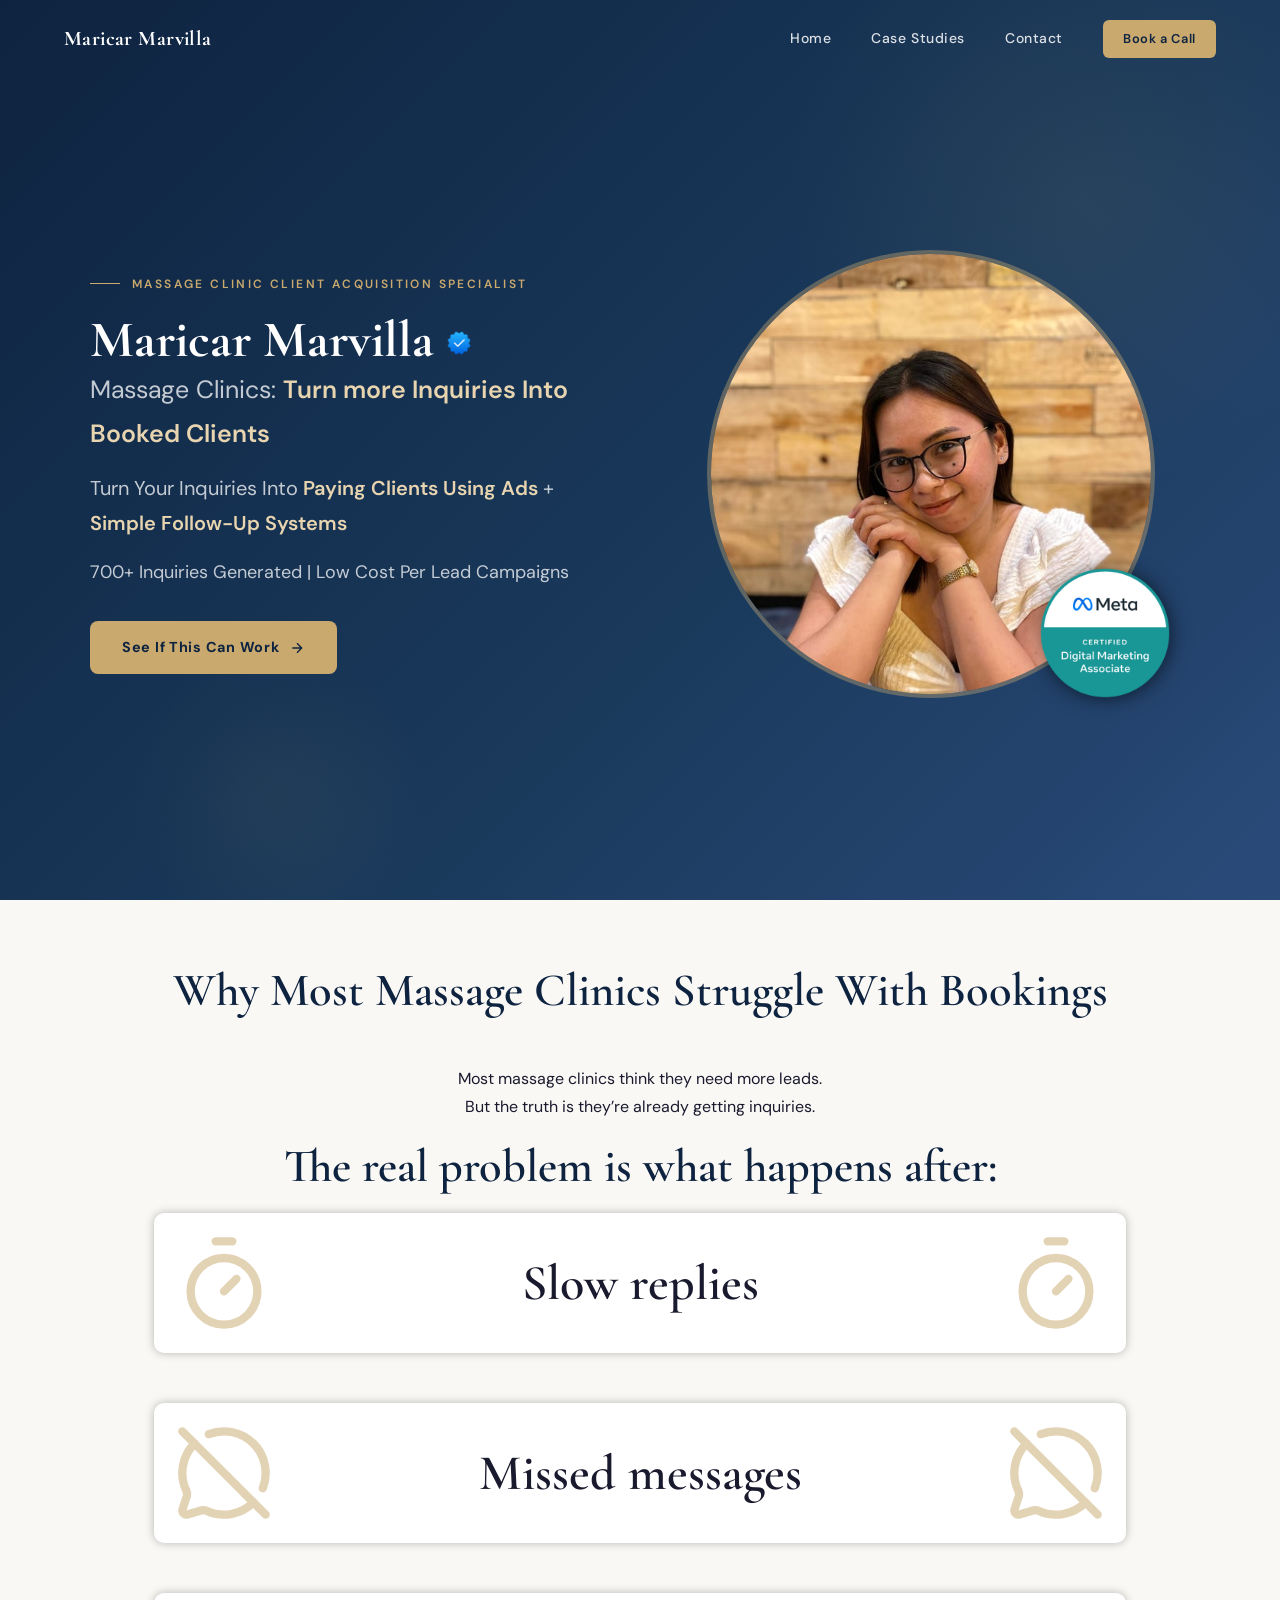
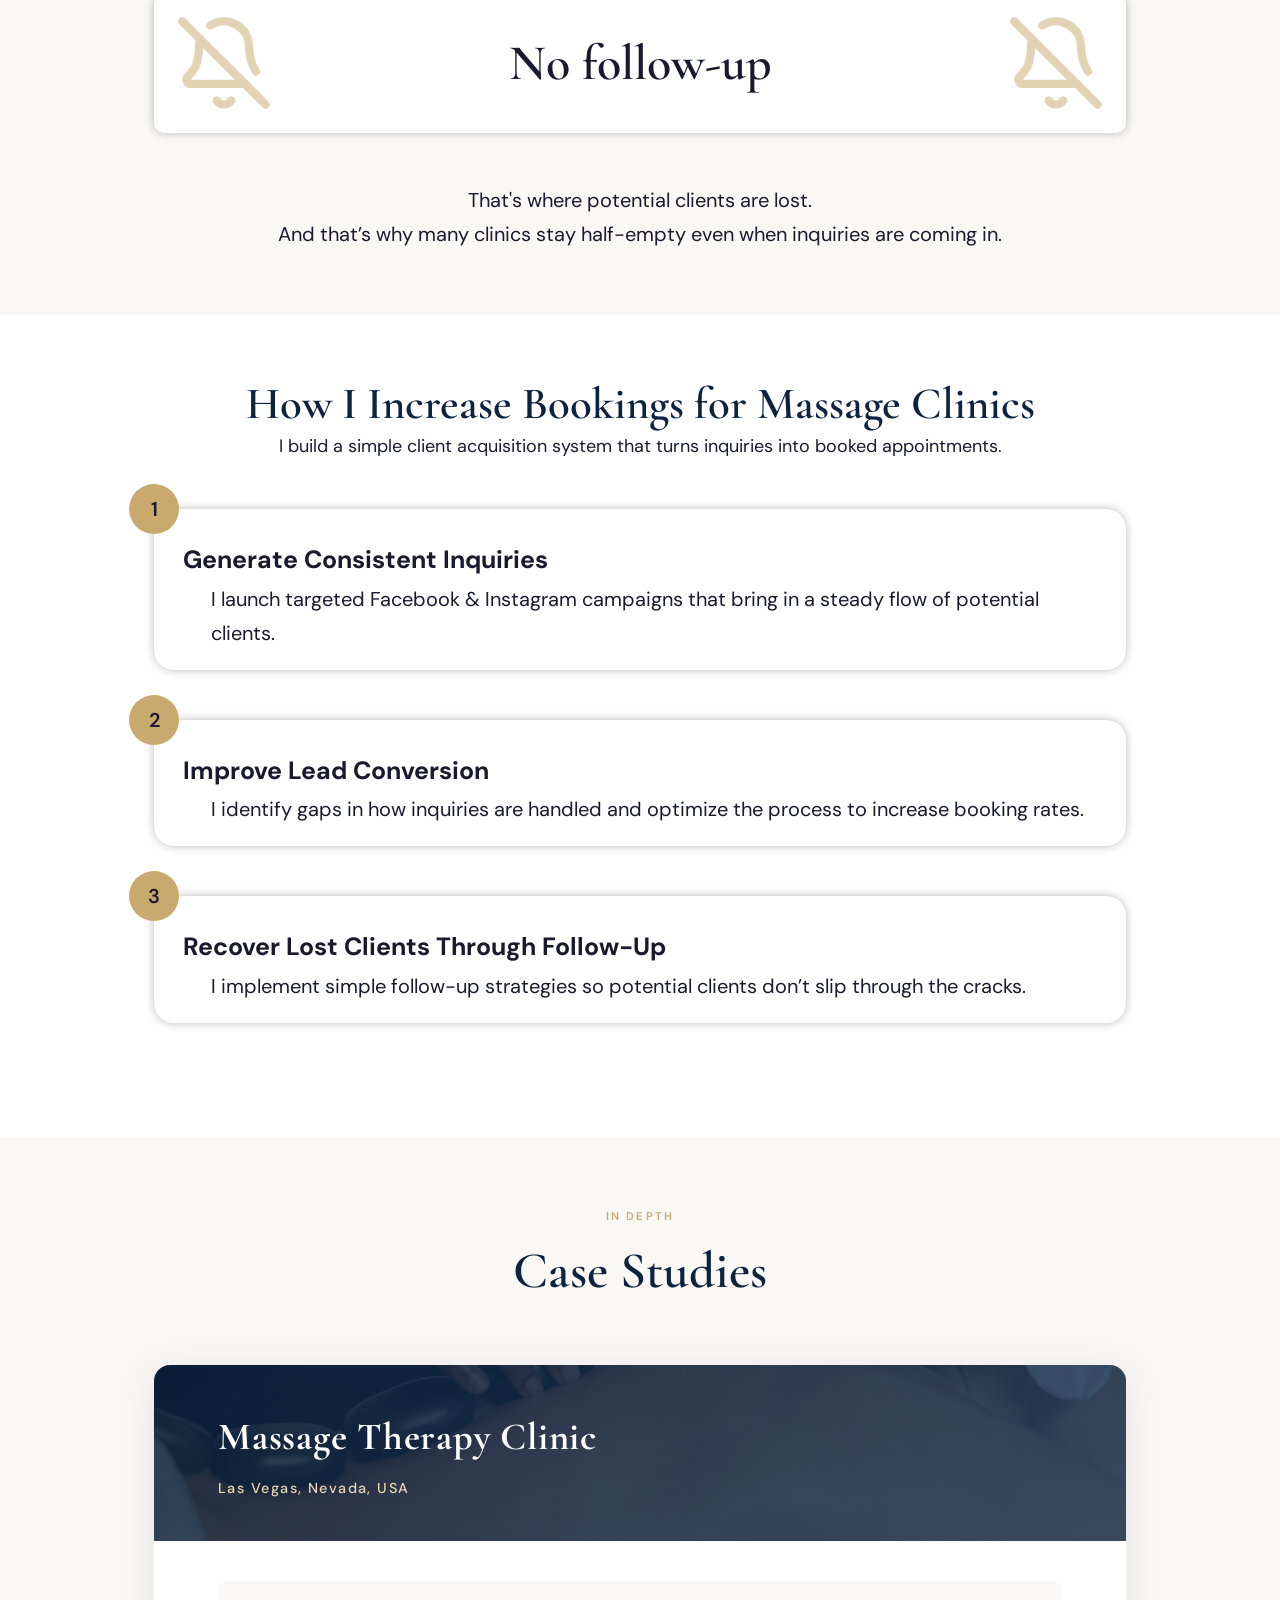
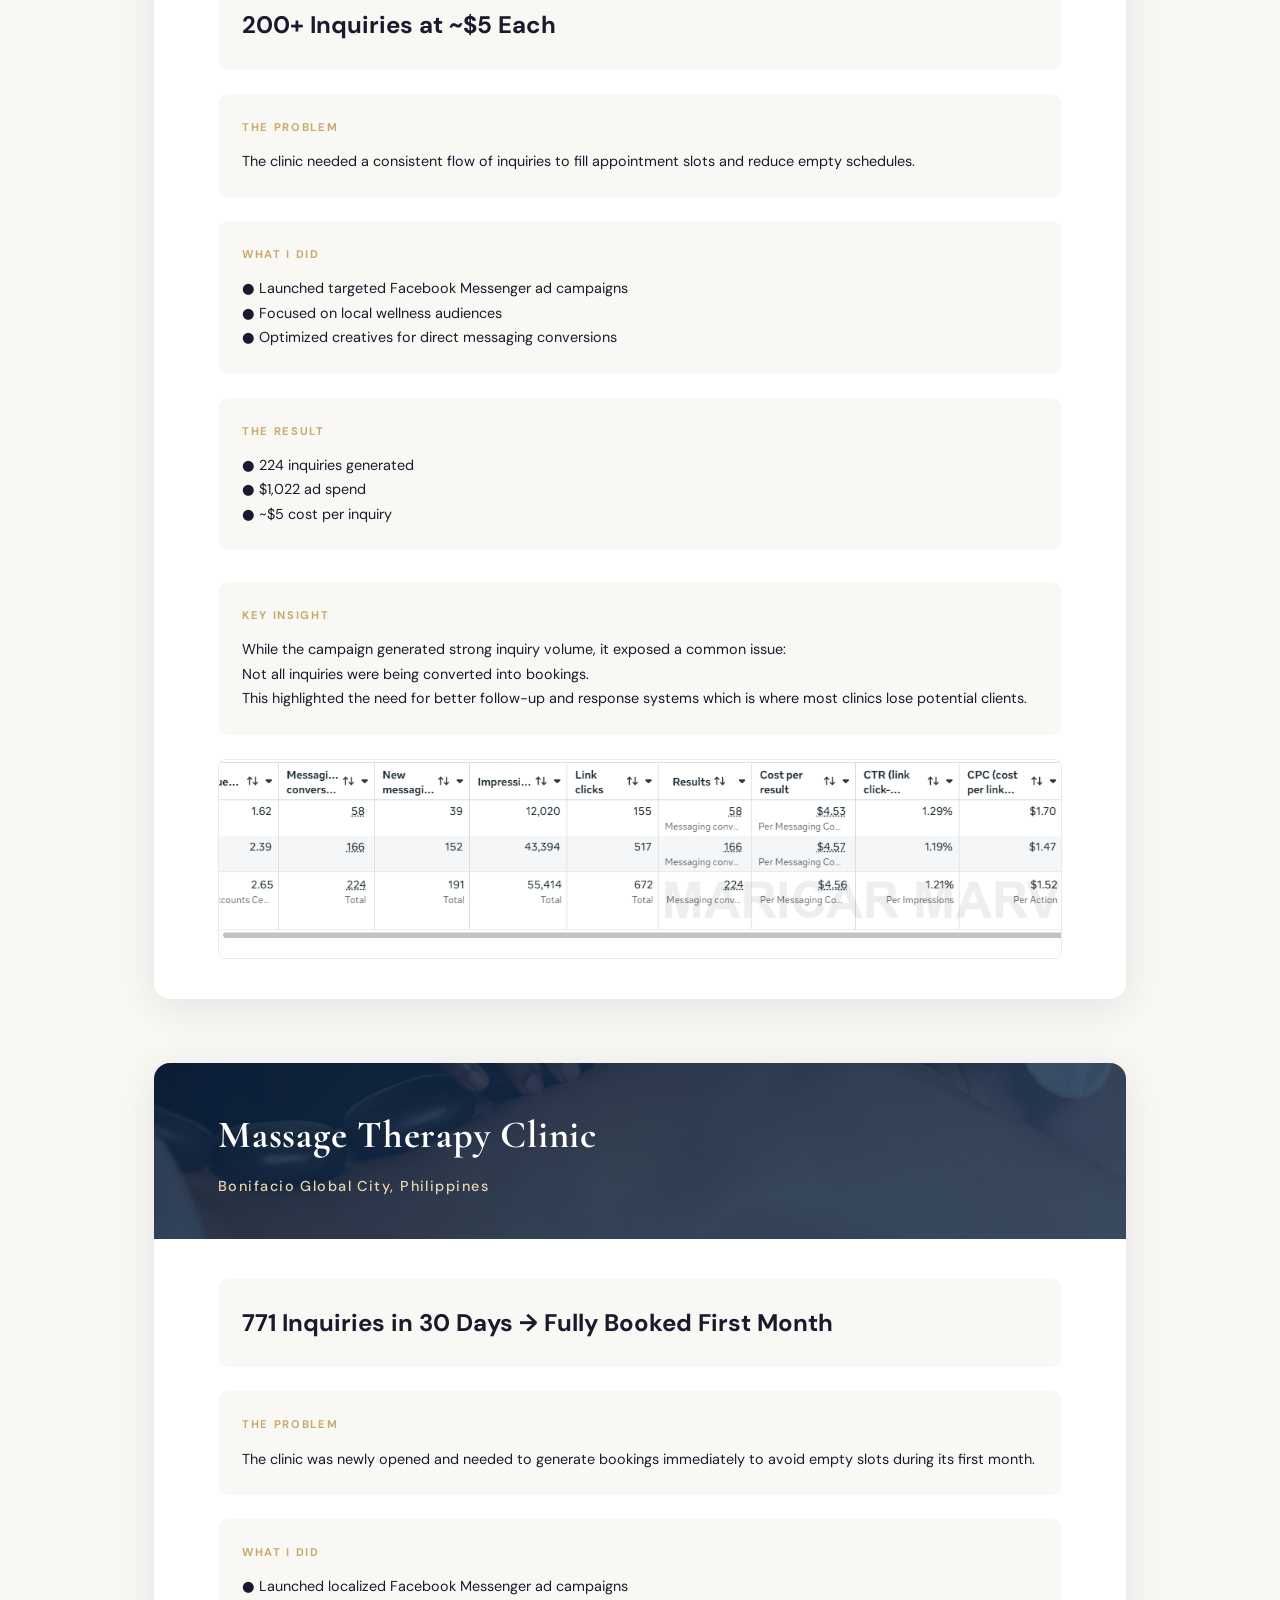
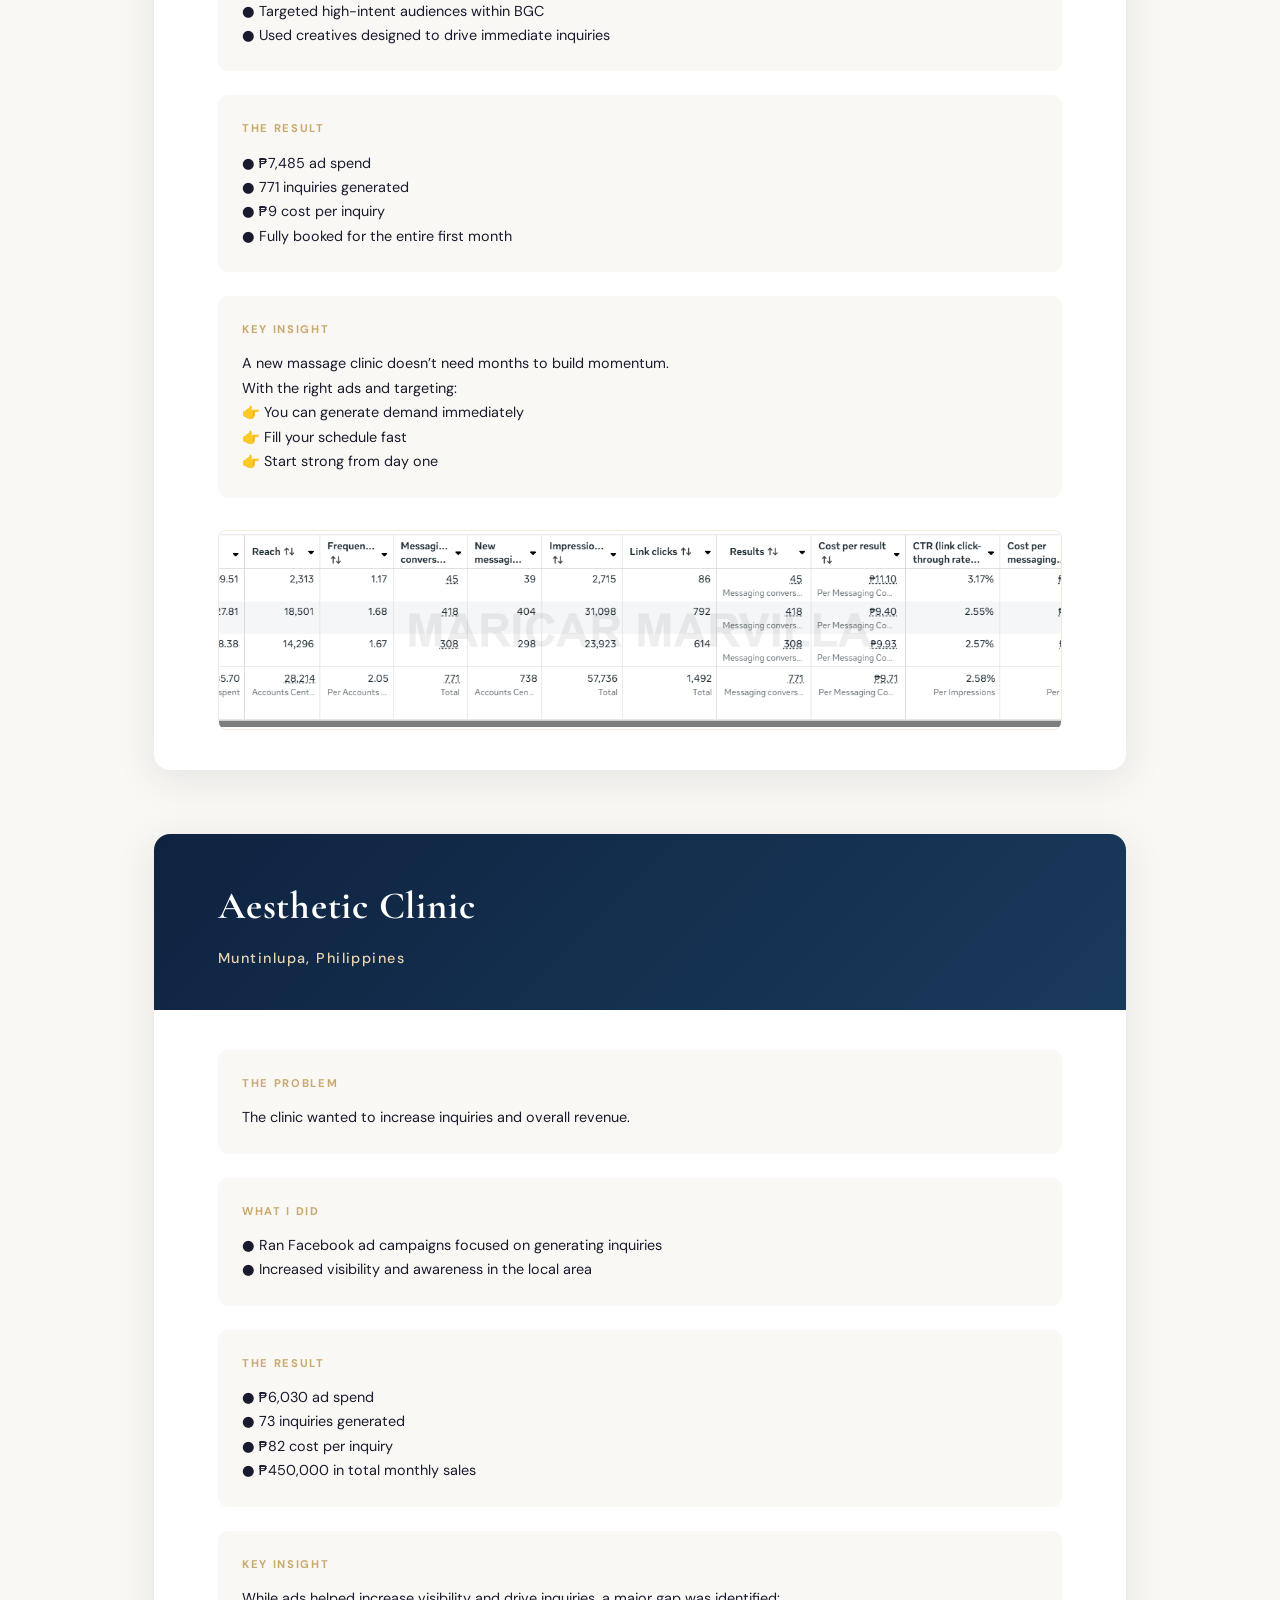
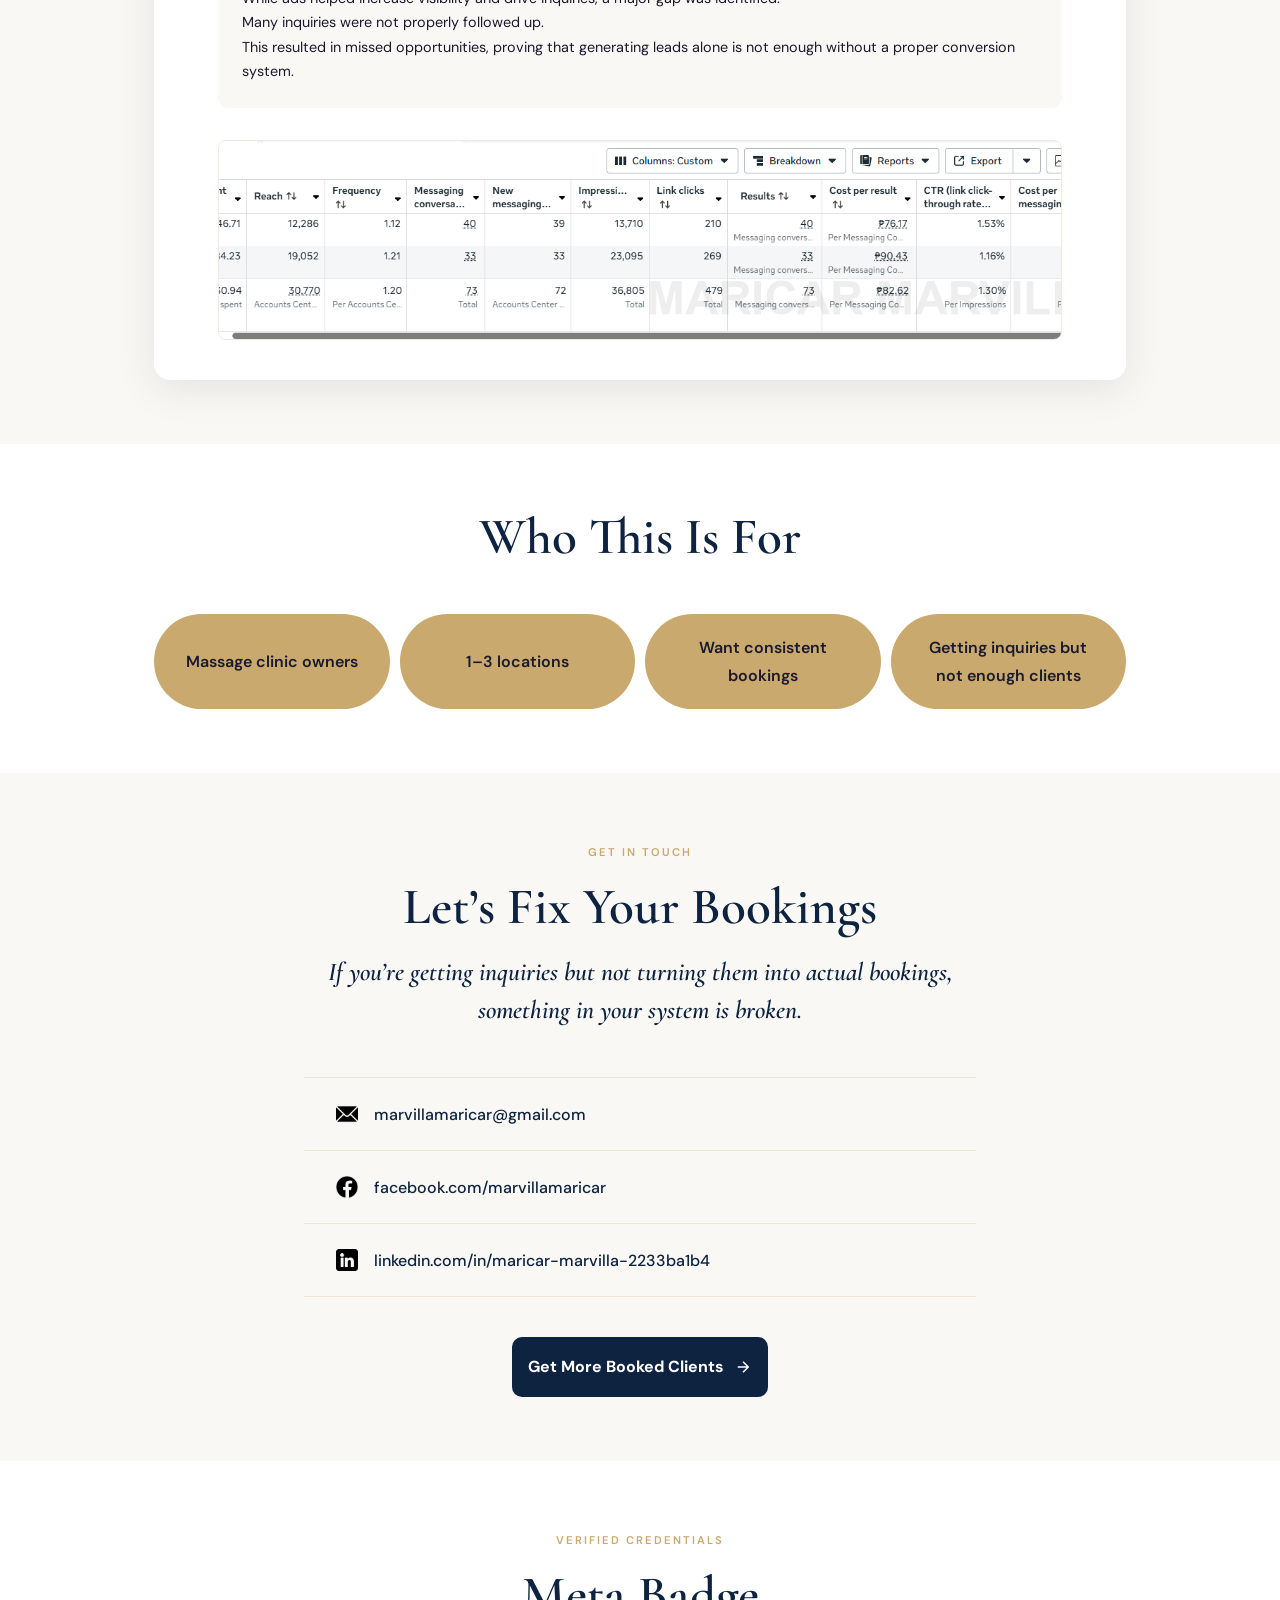
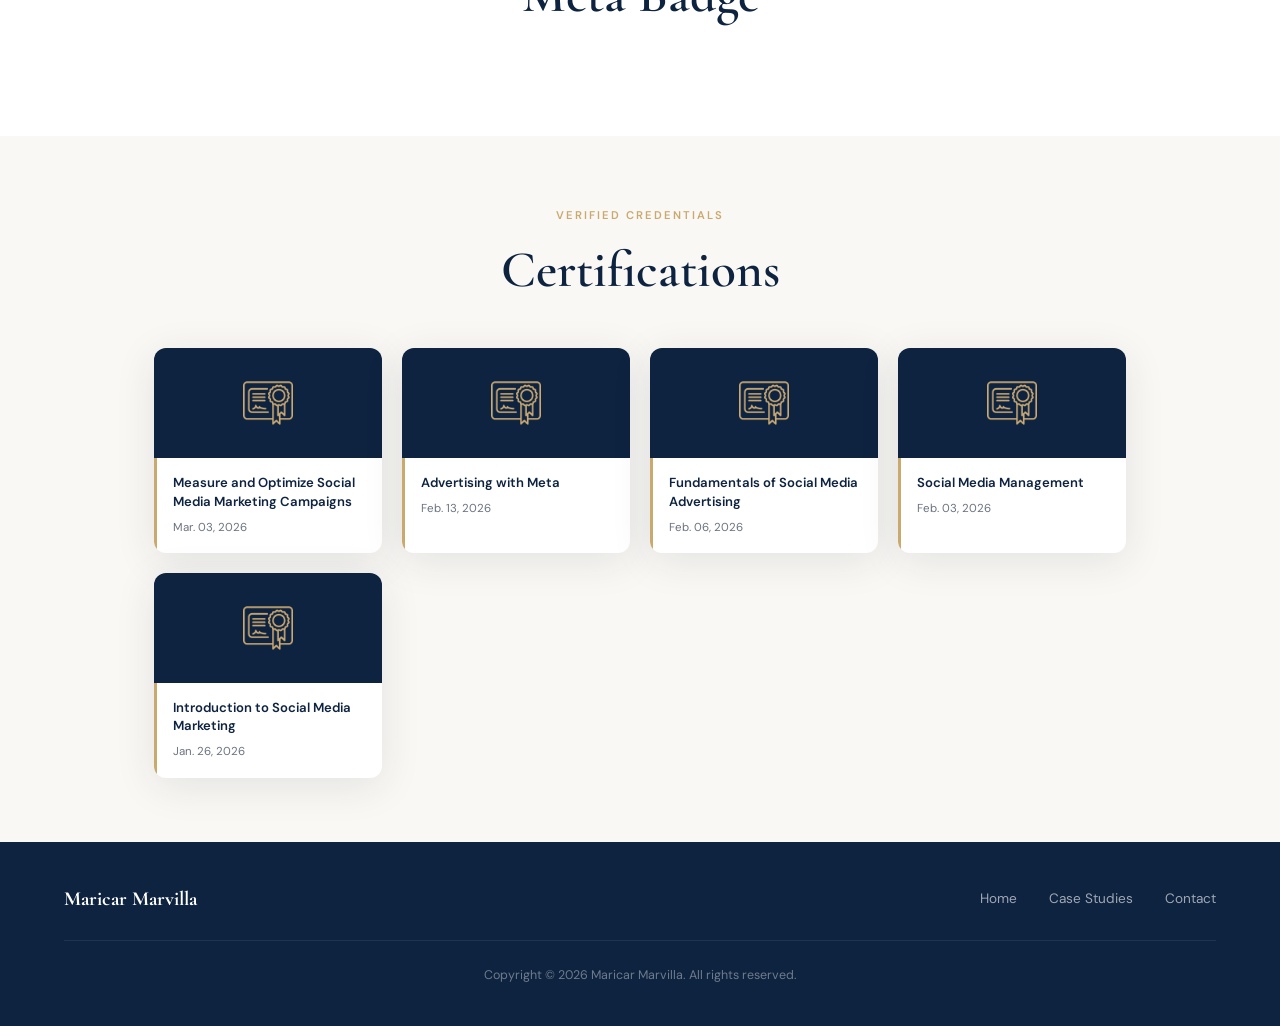
==== commit e480026c: "update" ====
--- a/docs/index.html
+++ b/docs/index.html
@@ -49,7 +49,7 @@
       <p class="small">700+ Inquiries Generated | Low Cost Per Lead Campaigns</p>
       <!-- <p class="smaller"><strong>“Most clinics don’t lose clients from ads, they lose them after the message.”</strong></p> -->
       <a href="https://calendly.com/maricarmarvilla/30min" target="_blank" class="hero-cta">
-        Book a Discovery Call
+        See If This Can Work
         <svg viewBox="0 0 24 24" fill="none" stroke="currentColor" stroke-width="2"><path d="M5 12h14M12 5l7 7-7 7"/></svg>
       </a>
     </div>
@@ -637,7 +637,7 @@
     </div>
     <div style="text-align:center;">
       <a href="https://calendly.com/maricarmarvilla/30min" target="_blank" class="contact-cta">
-        Book a Free Discovery Call
+        Get More Booked Clients
         <svg width="18" height="18" viewBox="0 0 24 24" fill="none" stroke="currentColor" stroke-width="2"><path d="M5 12h14M12 5l7 7-7 7"/></svg>
       </a>
     </div>
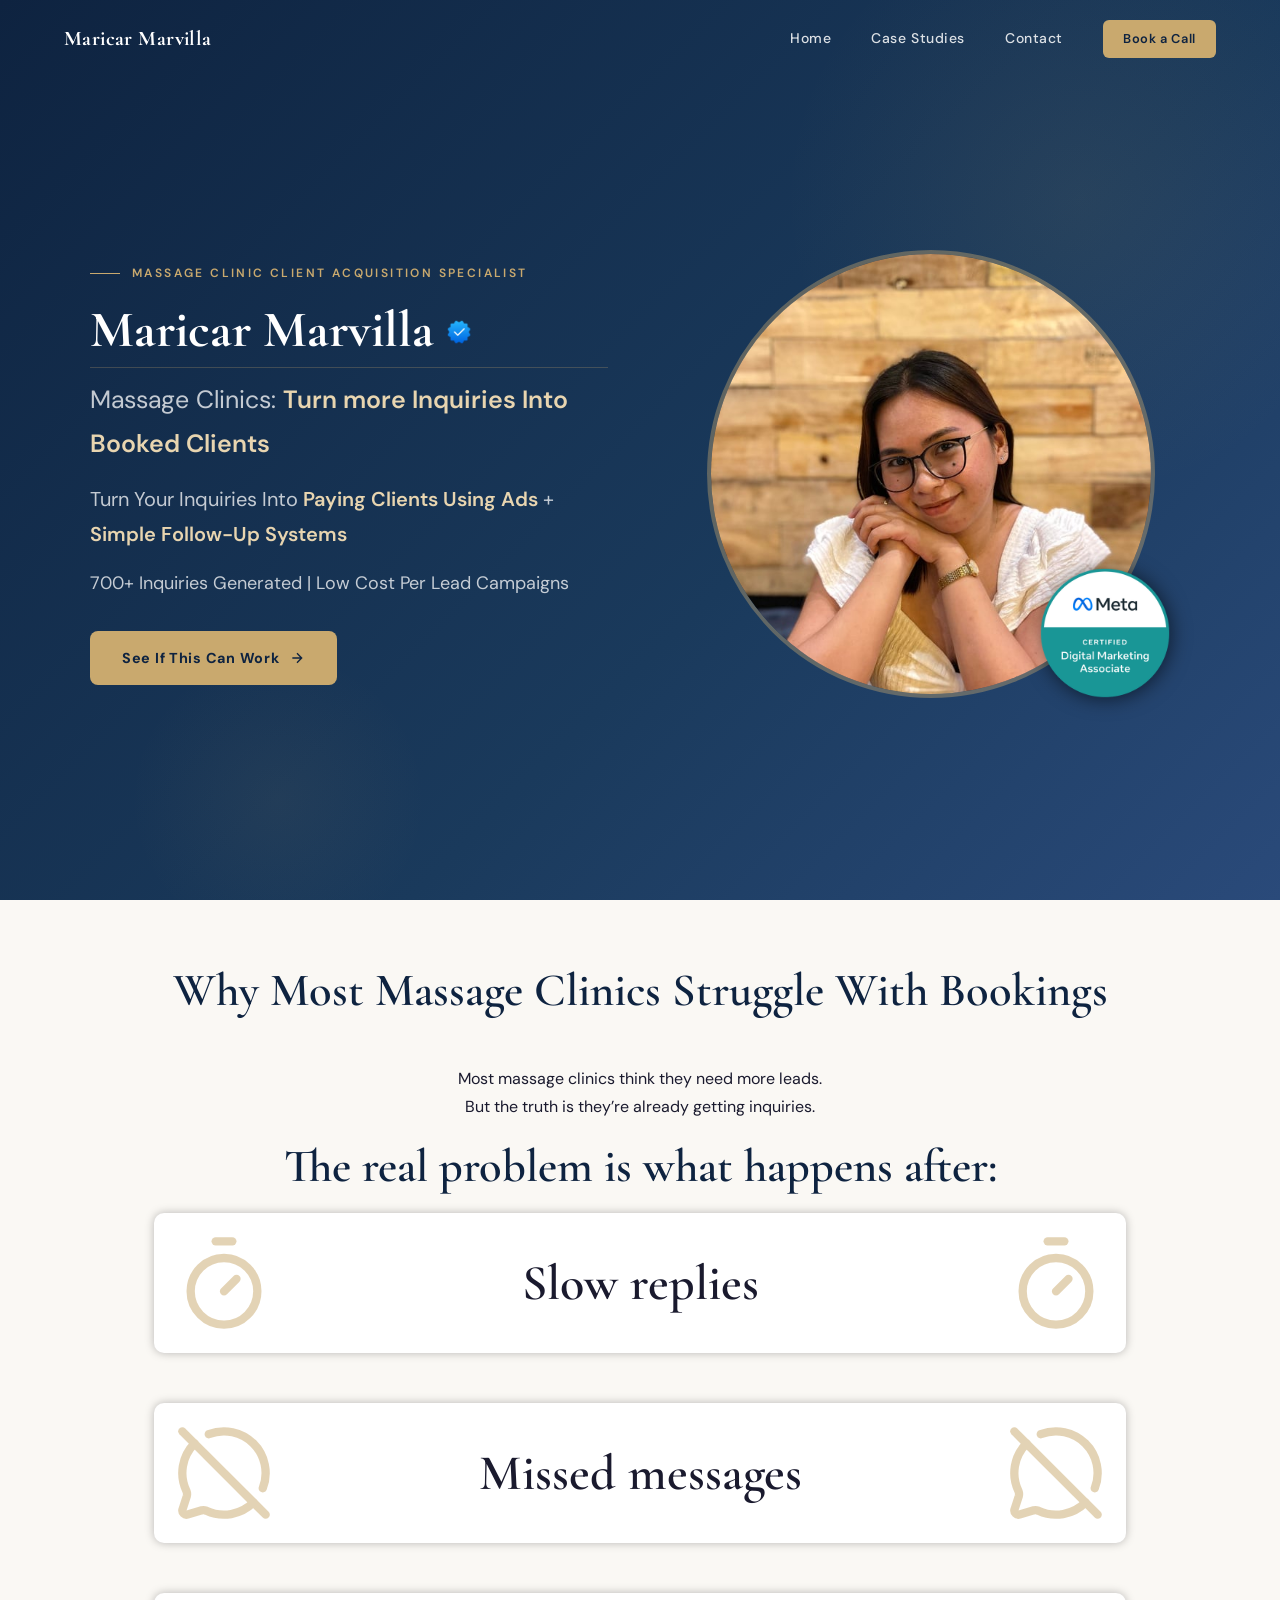
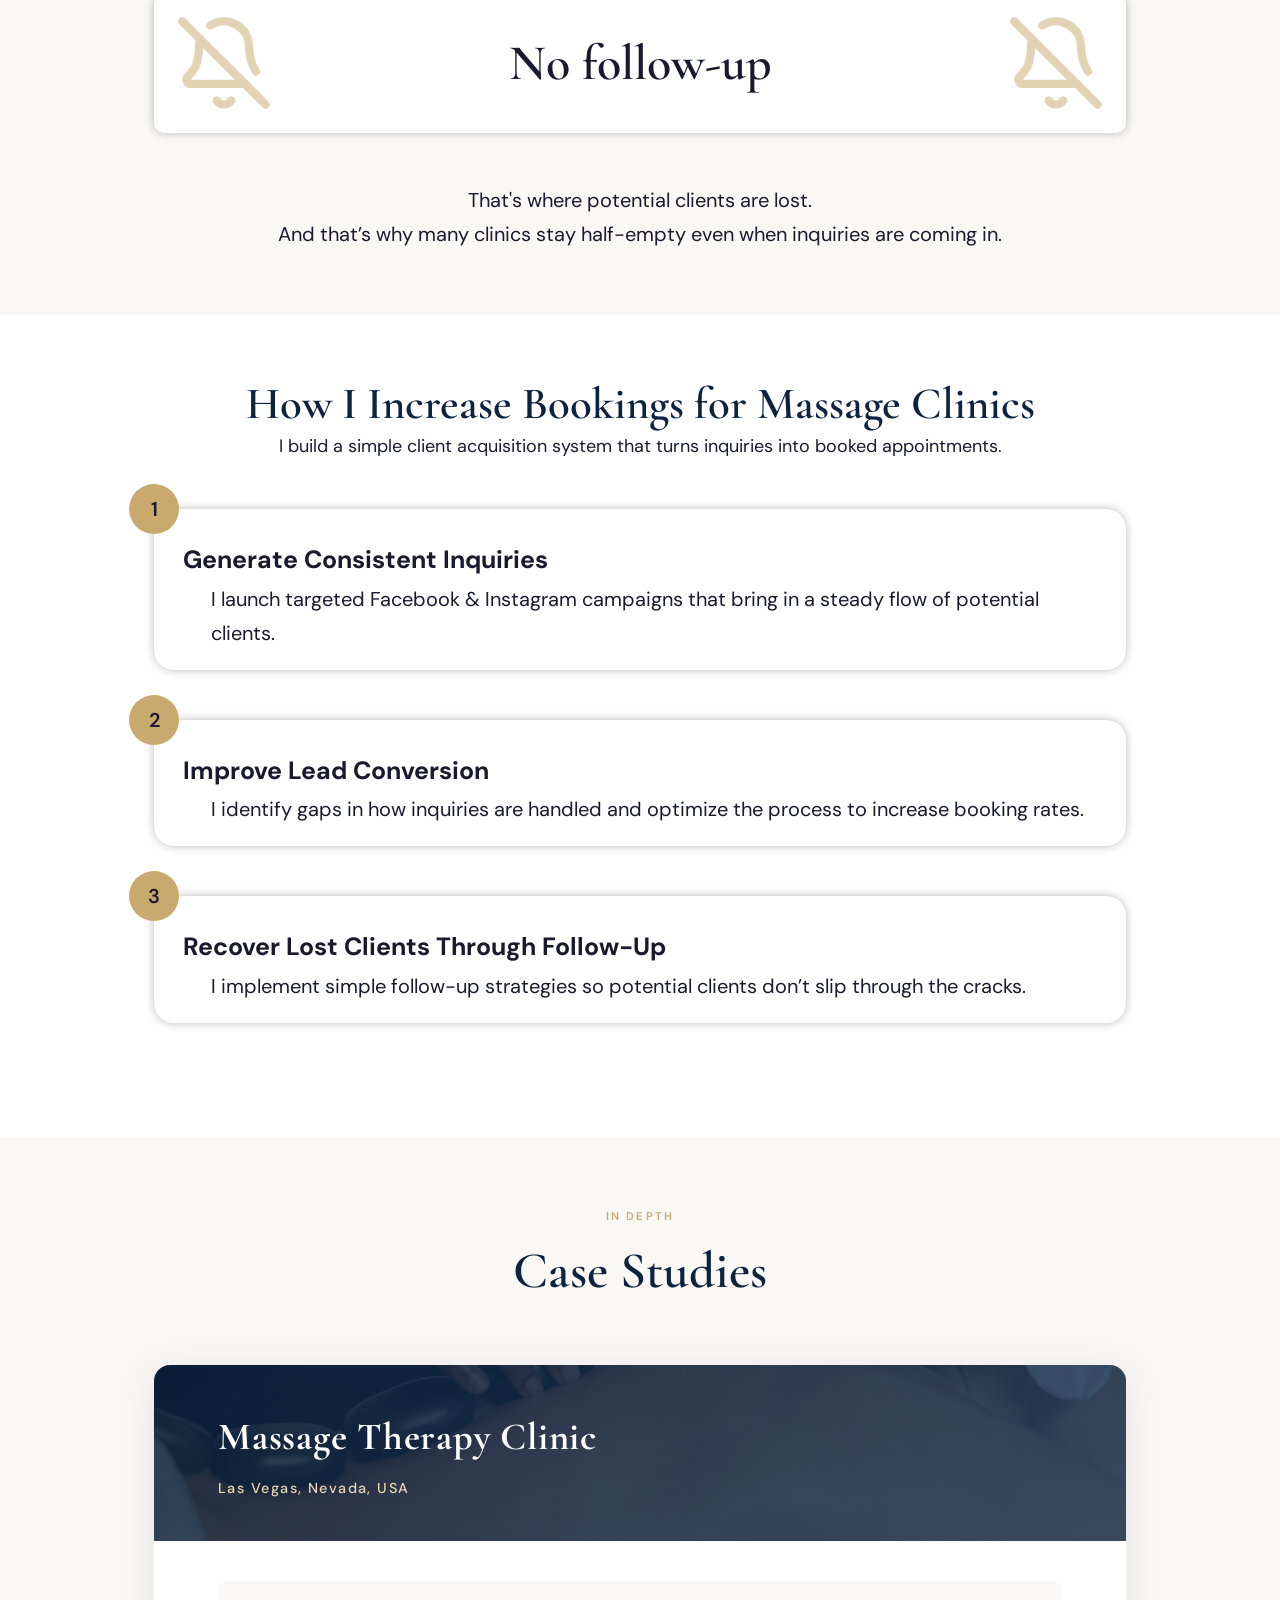
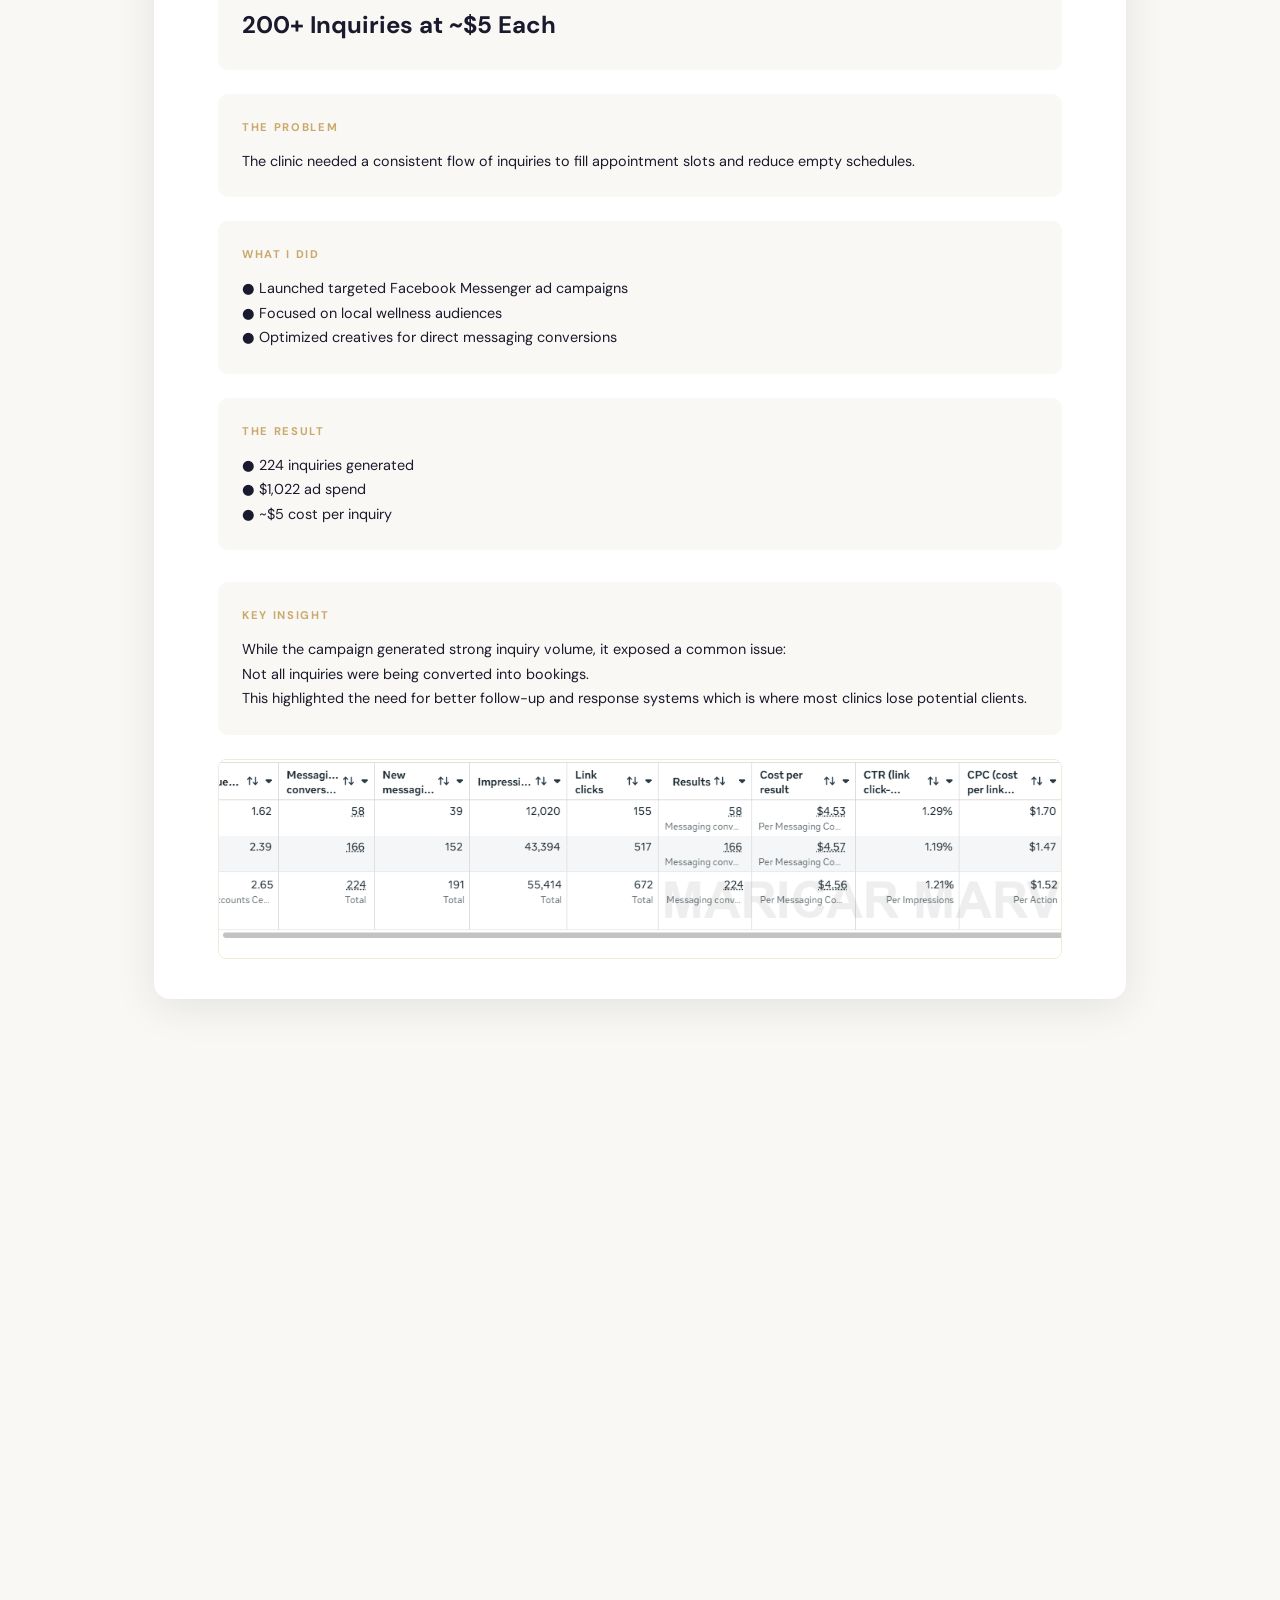
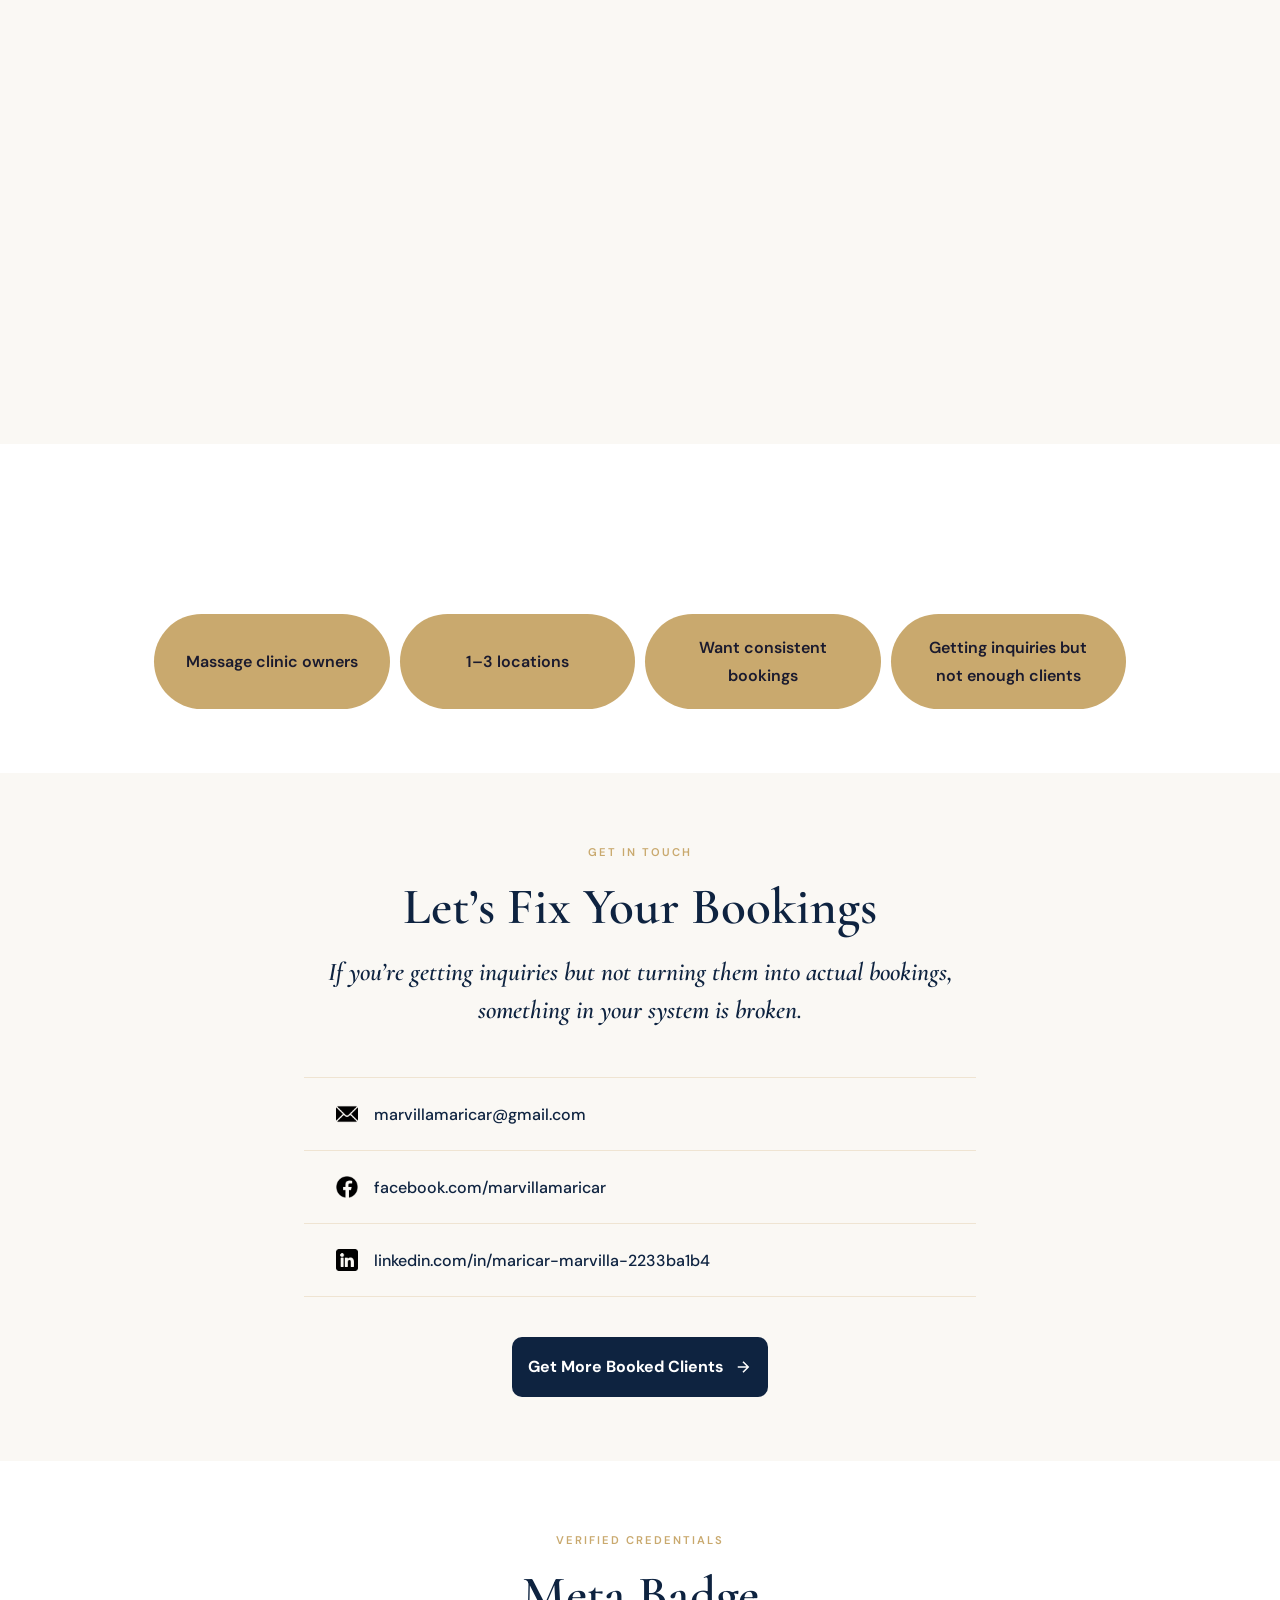
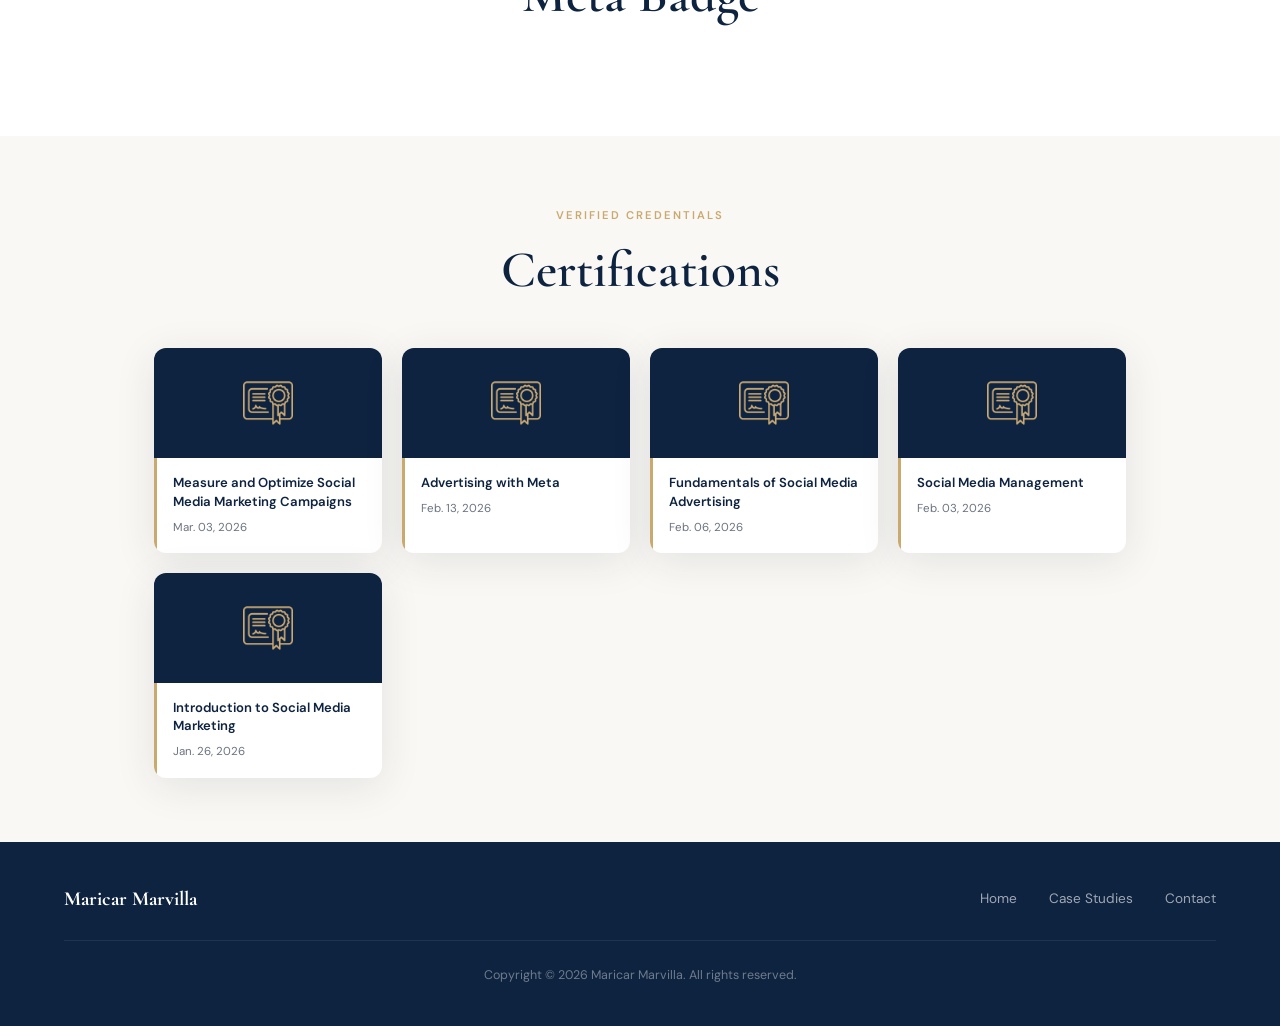
==== commit 17f9bf92: "update" ====
--- a/docs/index.html
+++ b/docs/index.html
@@ -44,6 +44,7 @@
     <div class="hero-content">
       <div class="hero-eyebrow">Massage Clinic Client Acquisition Specialist</div>
       <h1>Maricar Marvilla</h1>
+      <h2></h2>
       <p class="big">Massage Clinics: <strong>Turn more Inquiries Into Booked Clients</strong></p>
       <p class="mid">Turn Your Inquiries Into <strong>Paying Clients Using Ads</strong> + <strong>Simple Follow-Up Systems</strong></p>
       <p class="small">700+ Inquiries Generated | Low Cost Per Lead Campaigns</p>
--- a/docs/css/style.css
+++ b/docs/css/style.css
@@ -272,8 +272,8 @@
   font-weight: 400;
   font-style: italic;
   color: var(--gold-light);
-  margin-bottom: 2rem;
-  padding-bottom: 2rem;
+  margin-bottom: 10px;
+  padding-bottom: 10px;
   border-bottom: 1px solid var(--border);
 }
 .hero p {
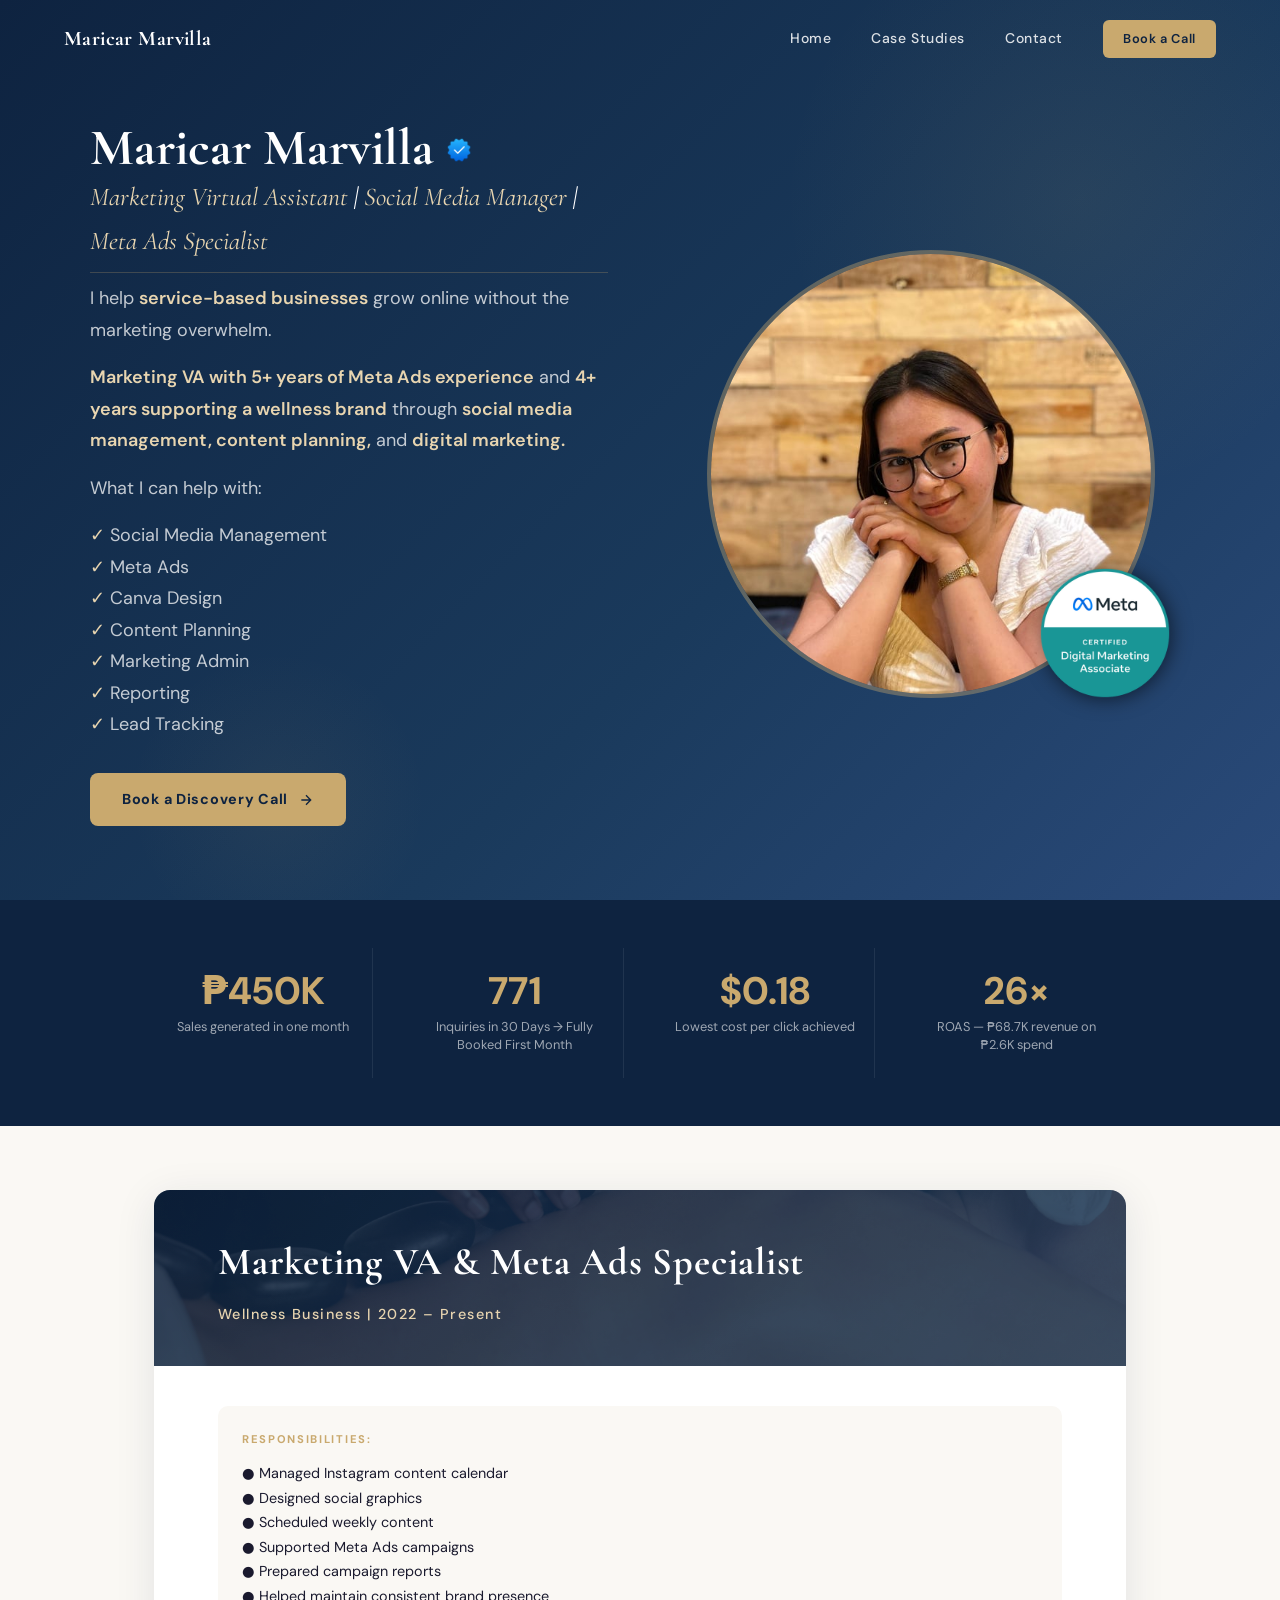
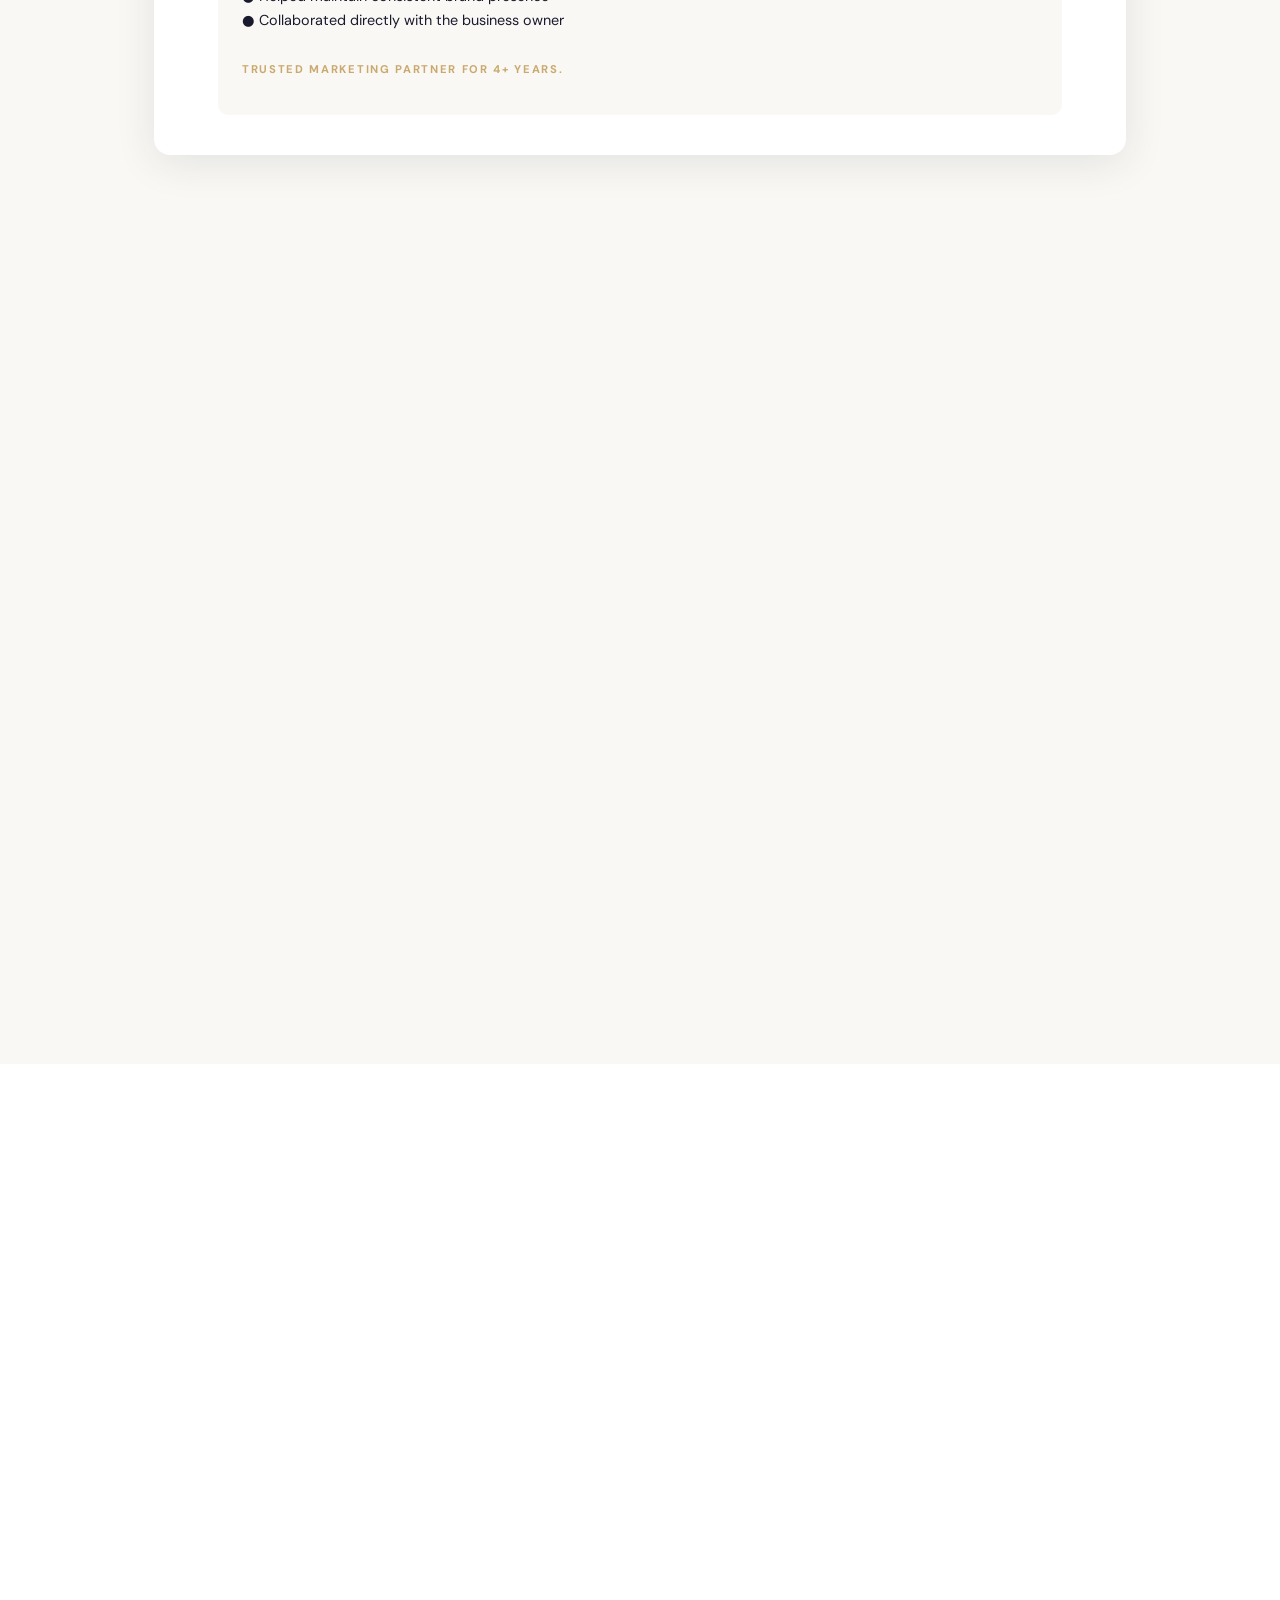
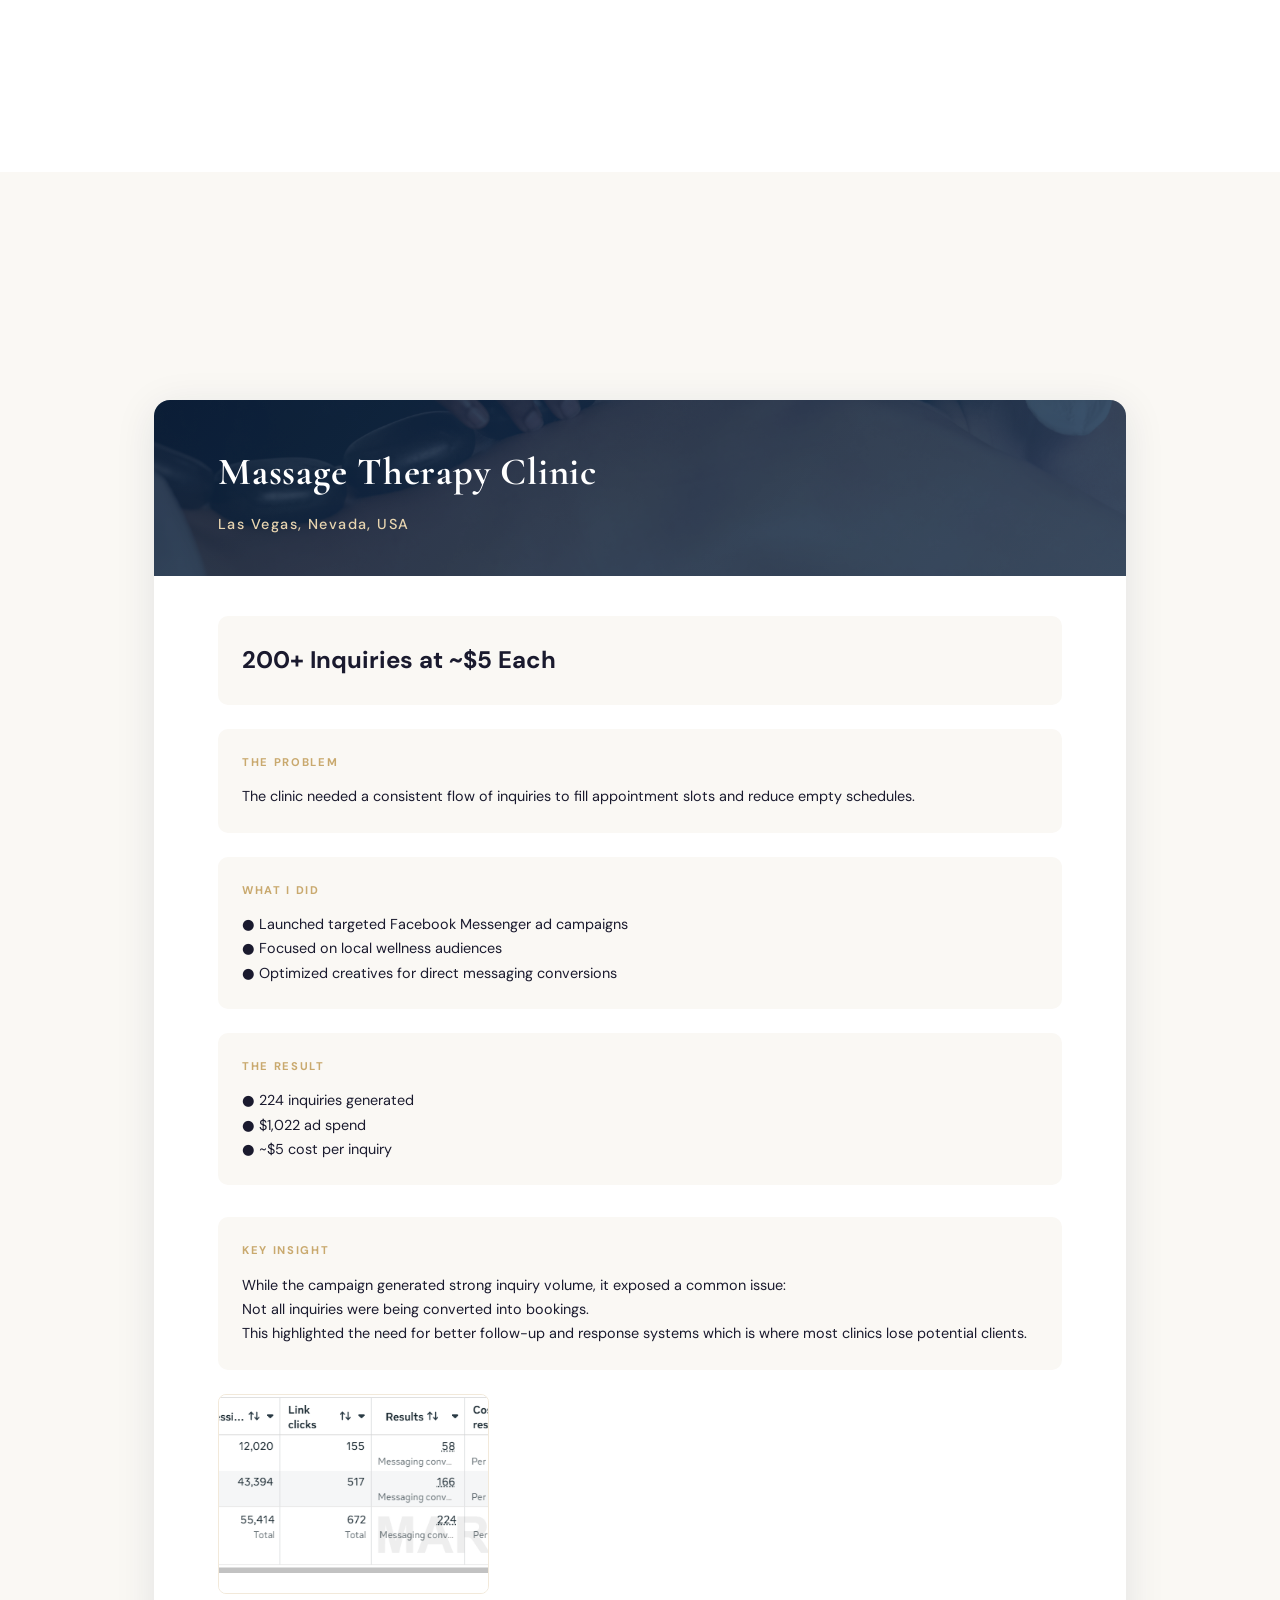
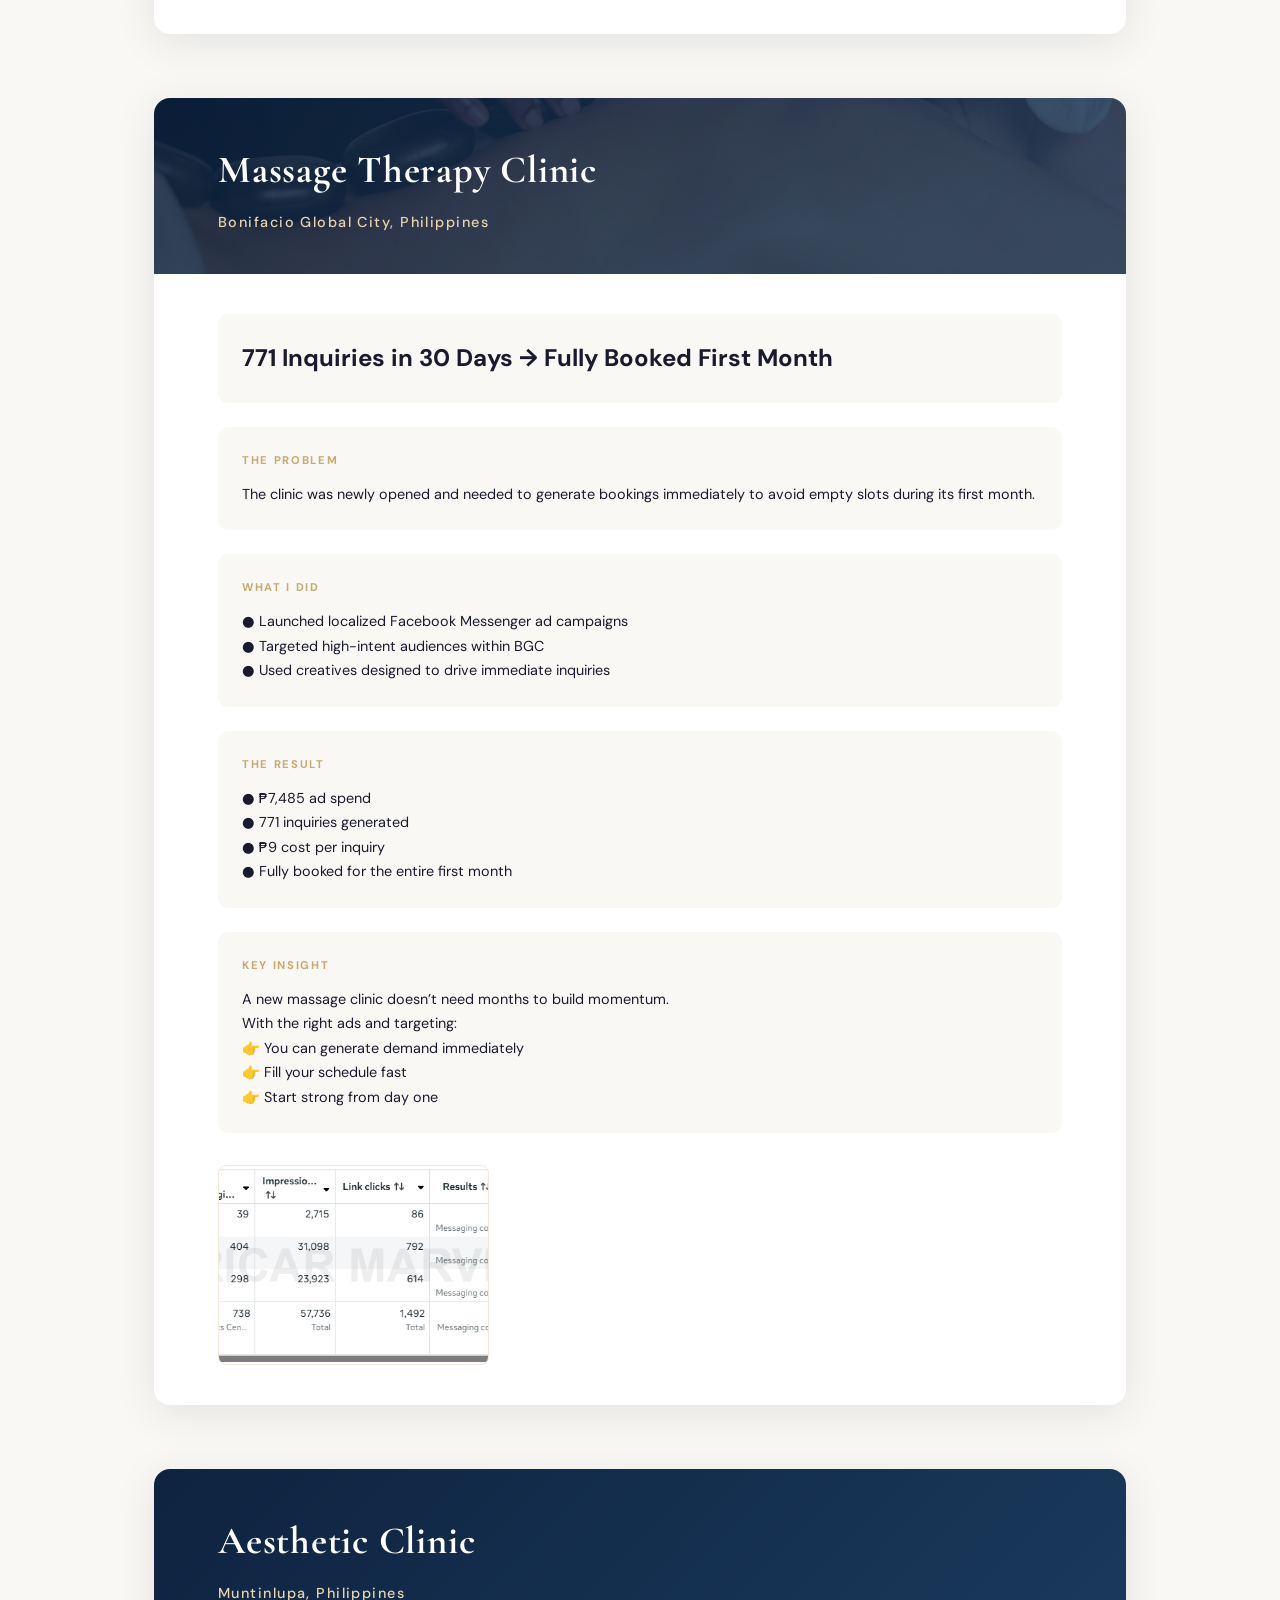
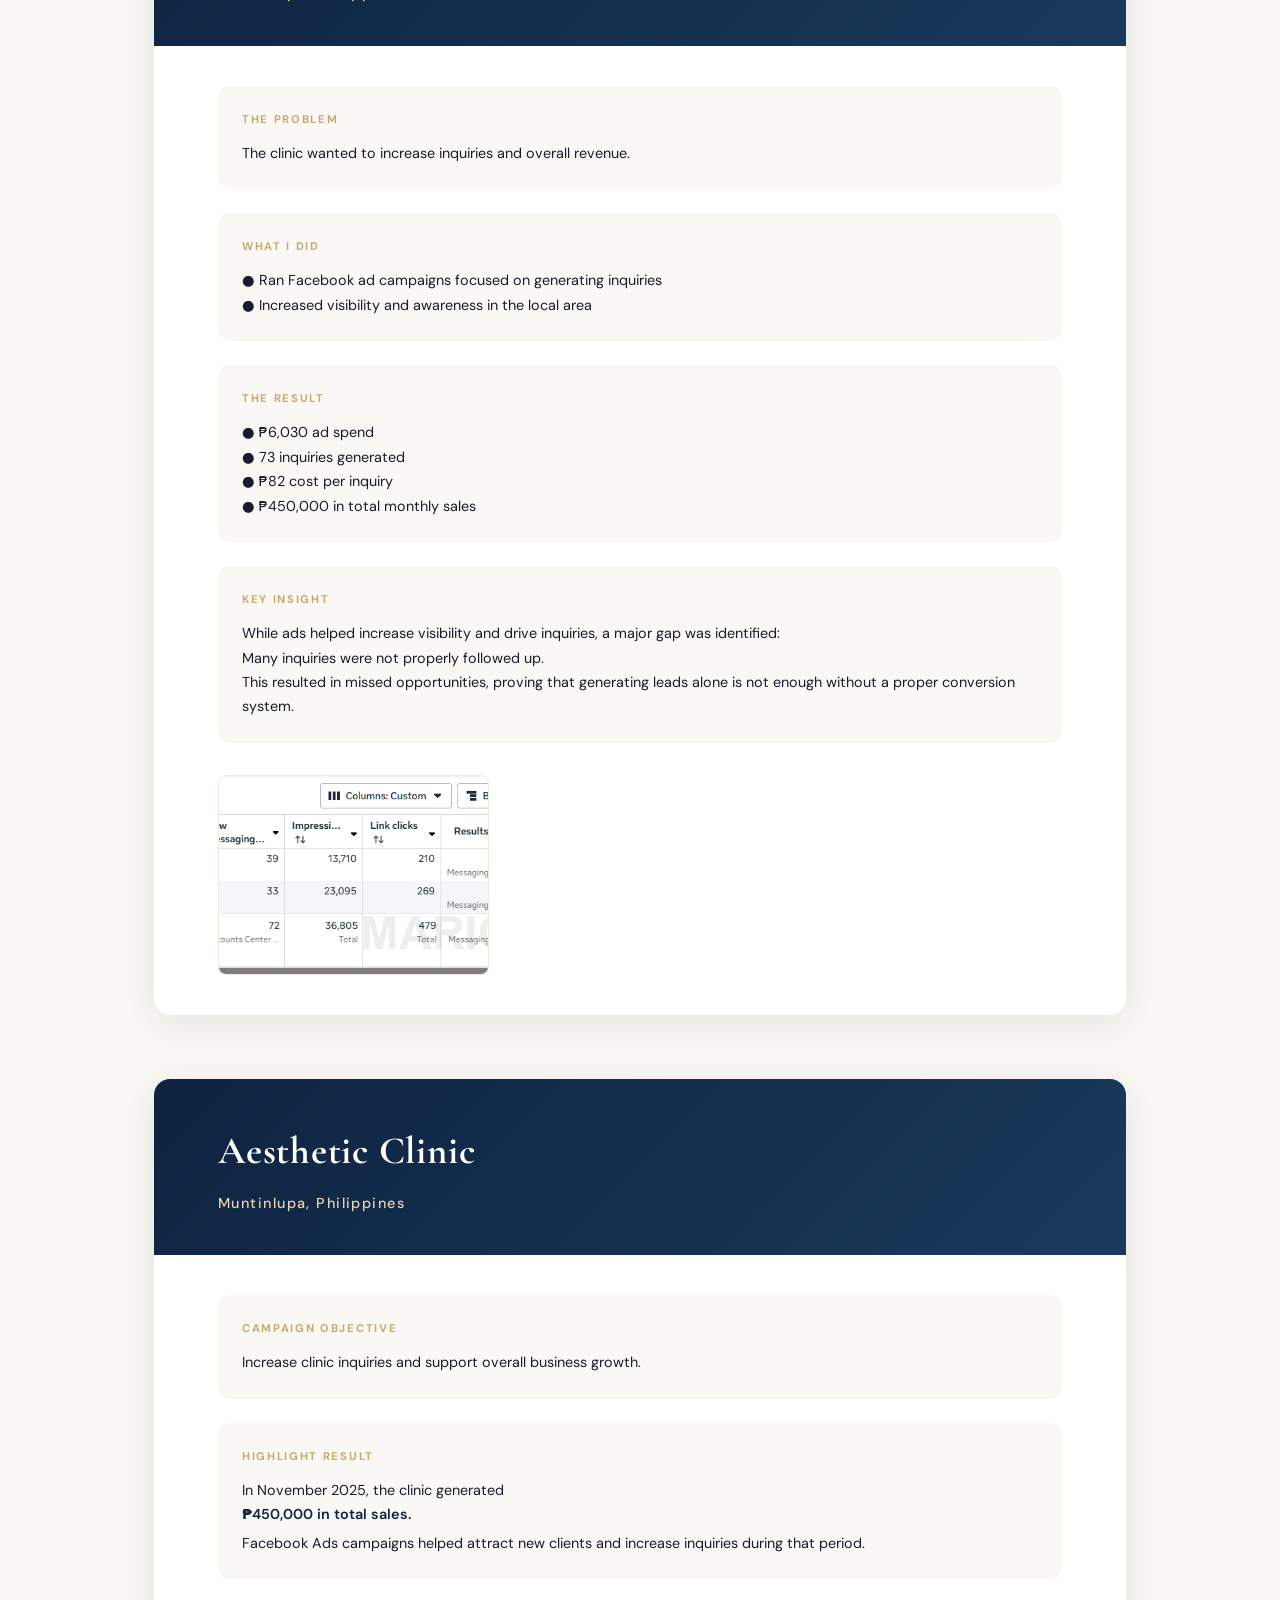
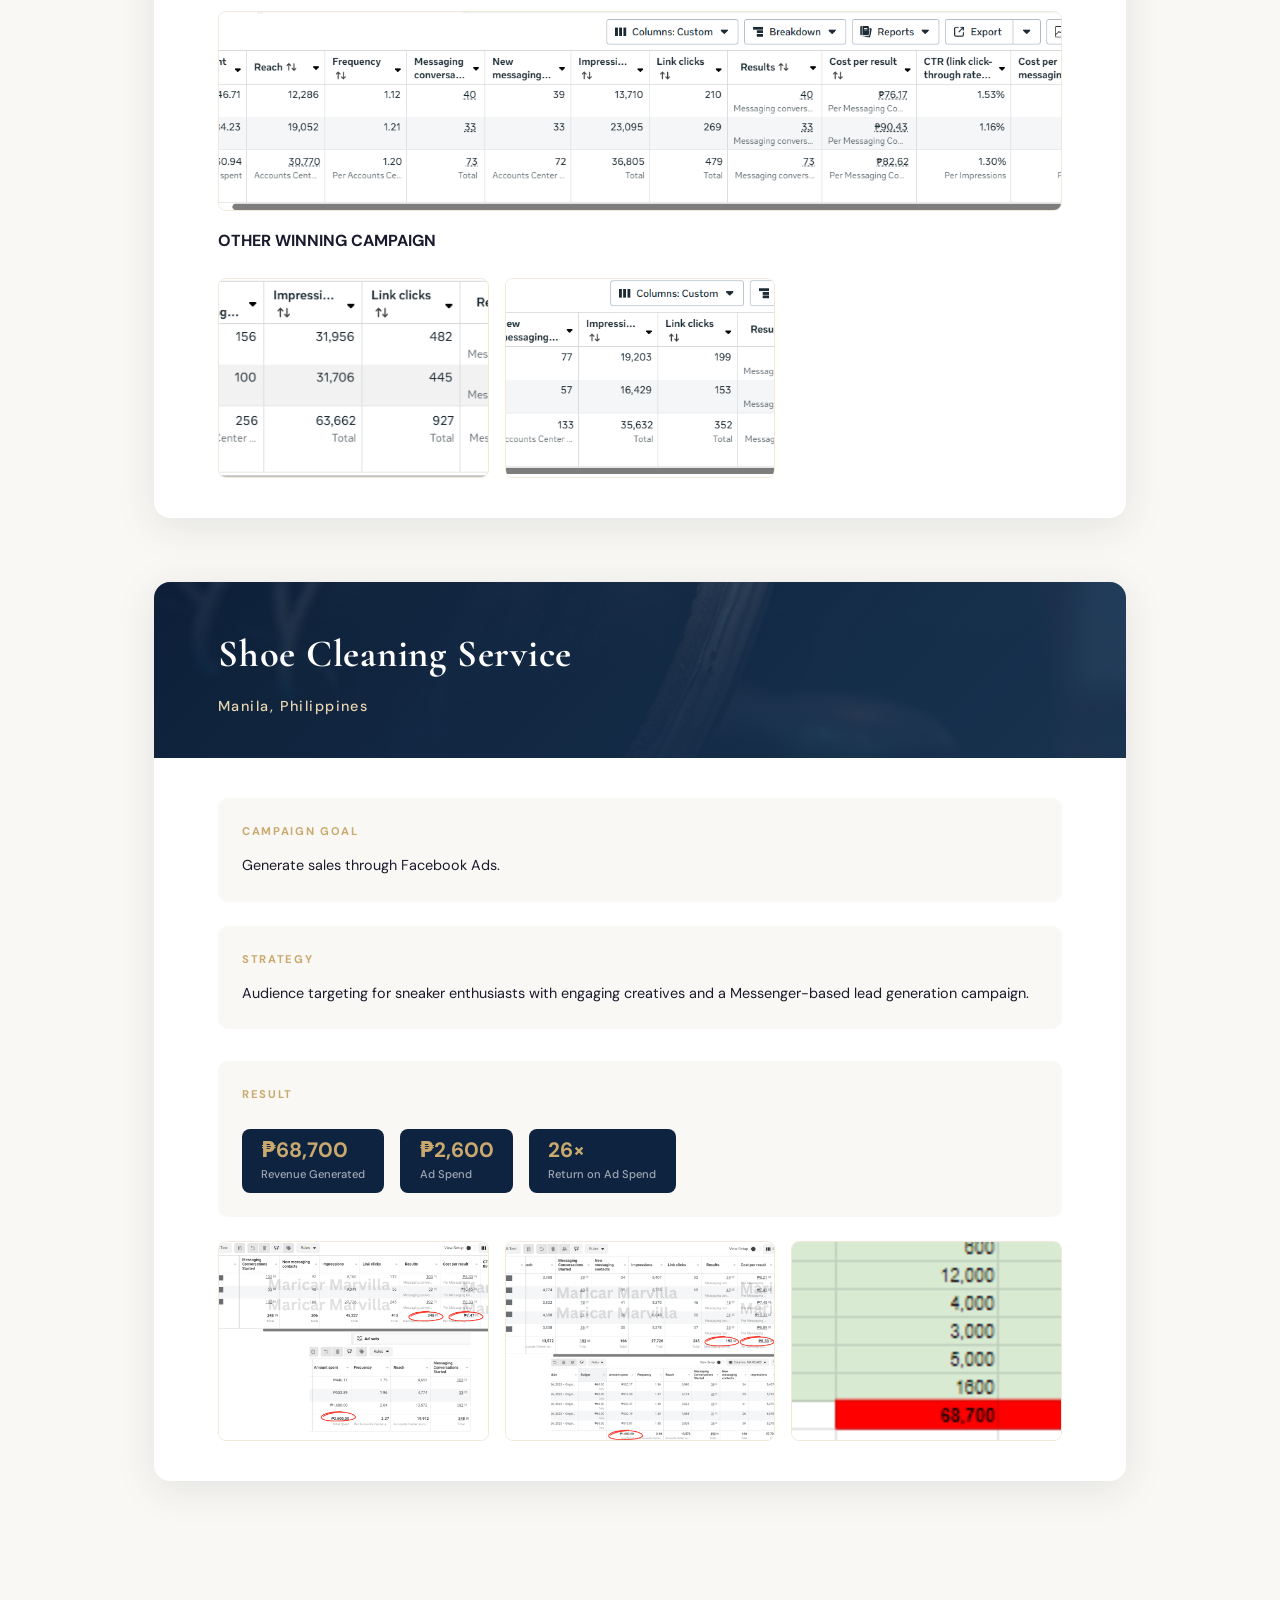
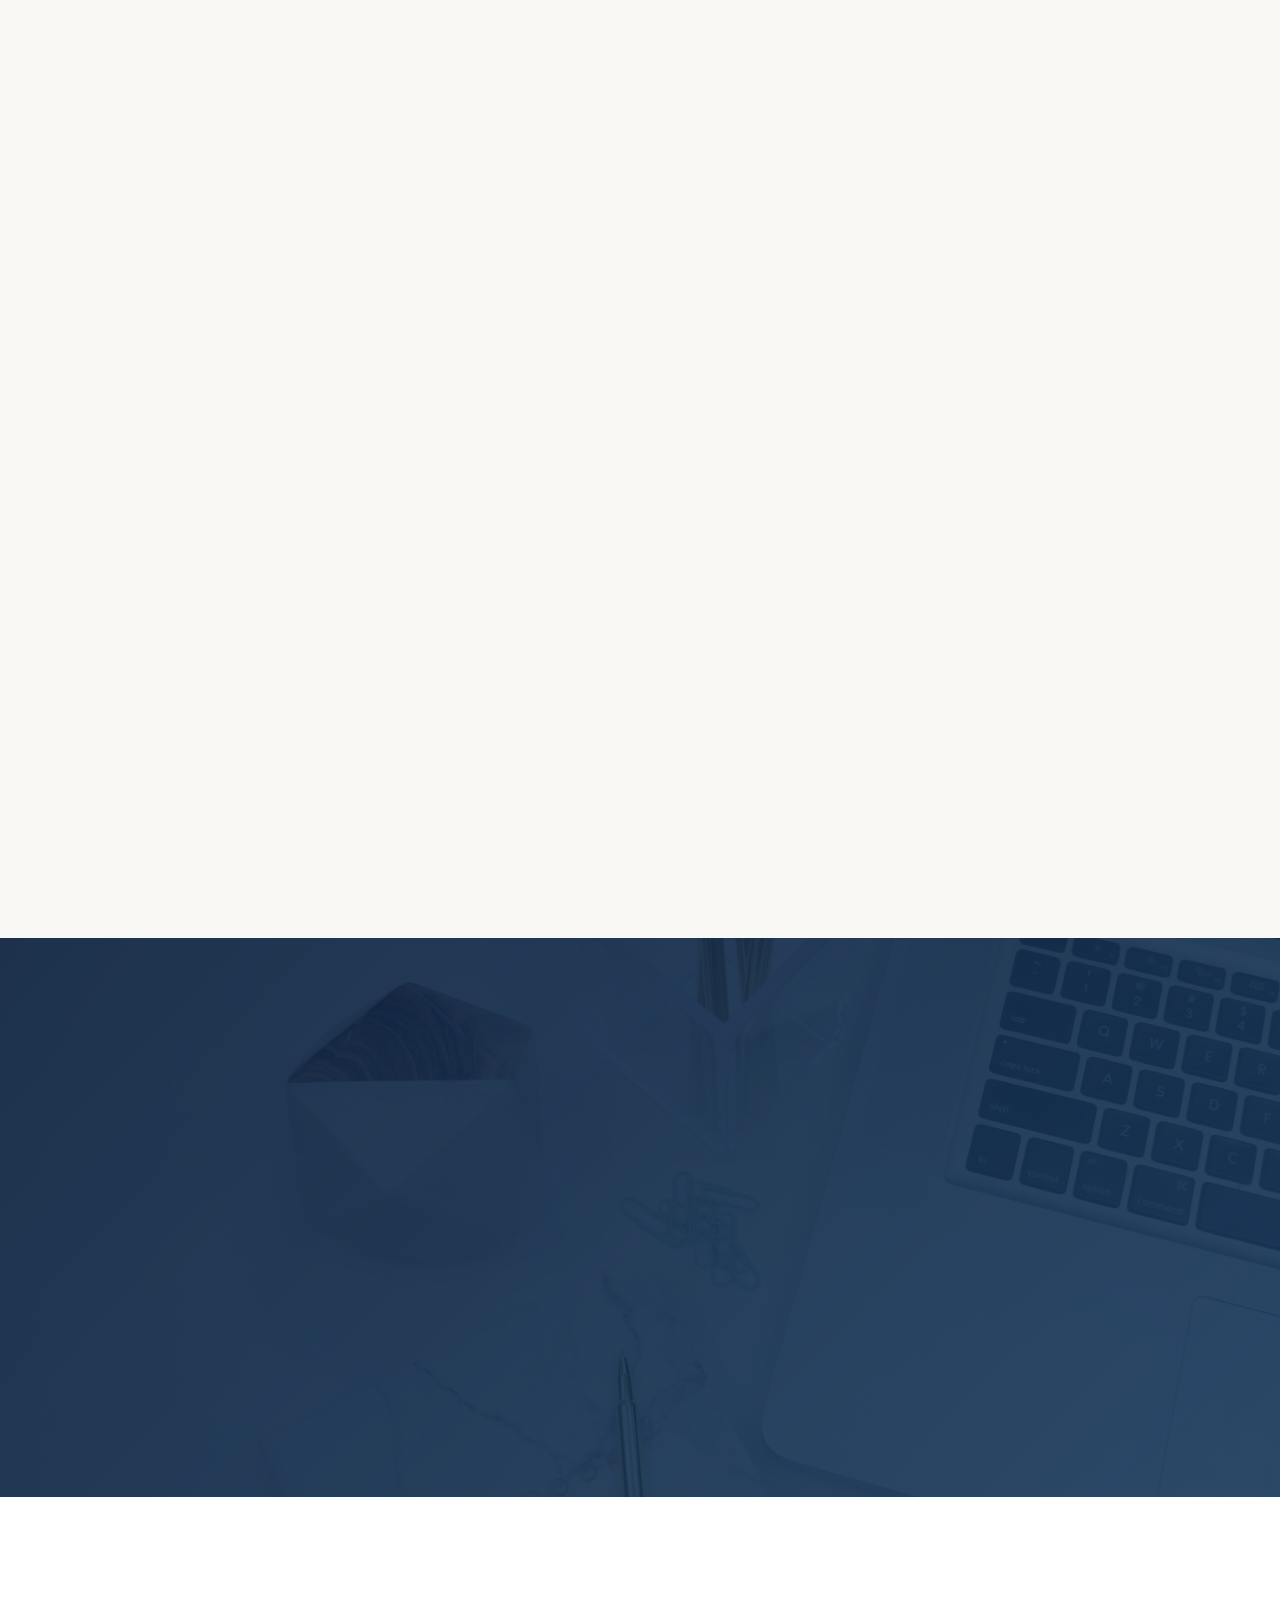
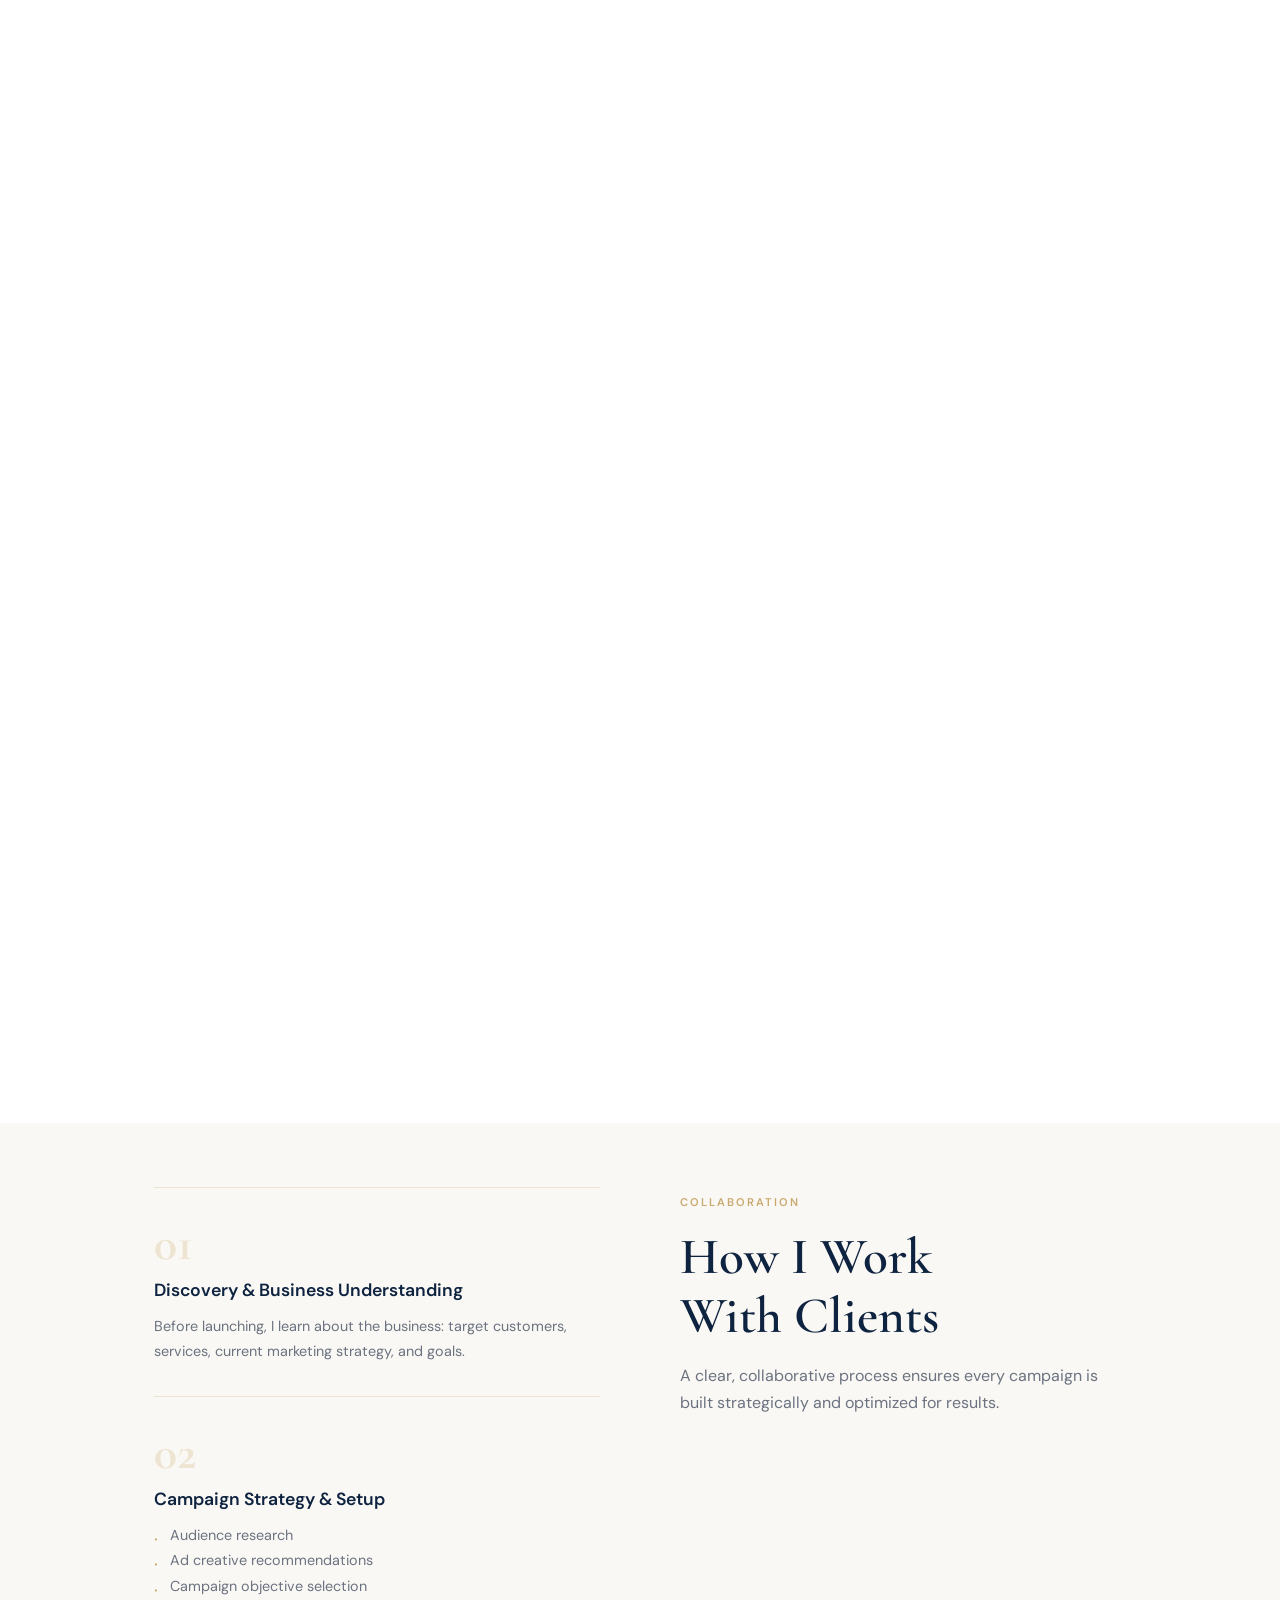
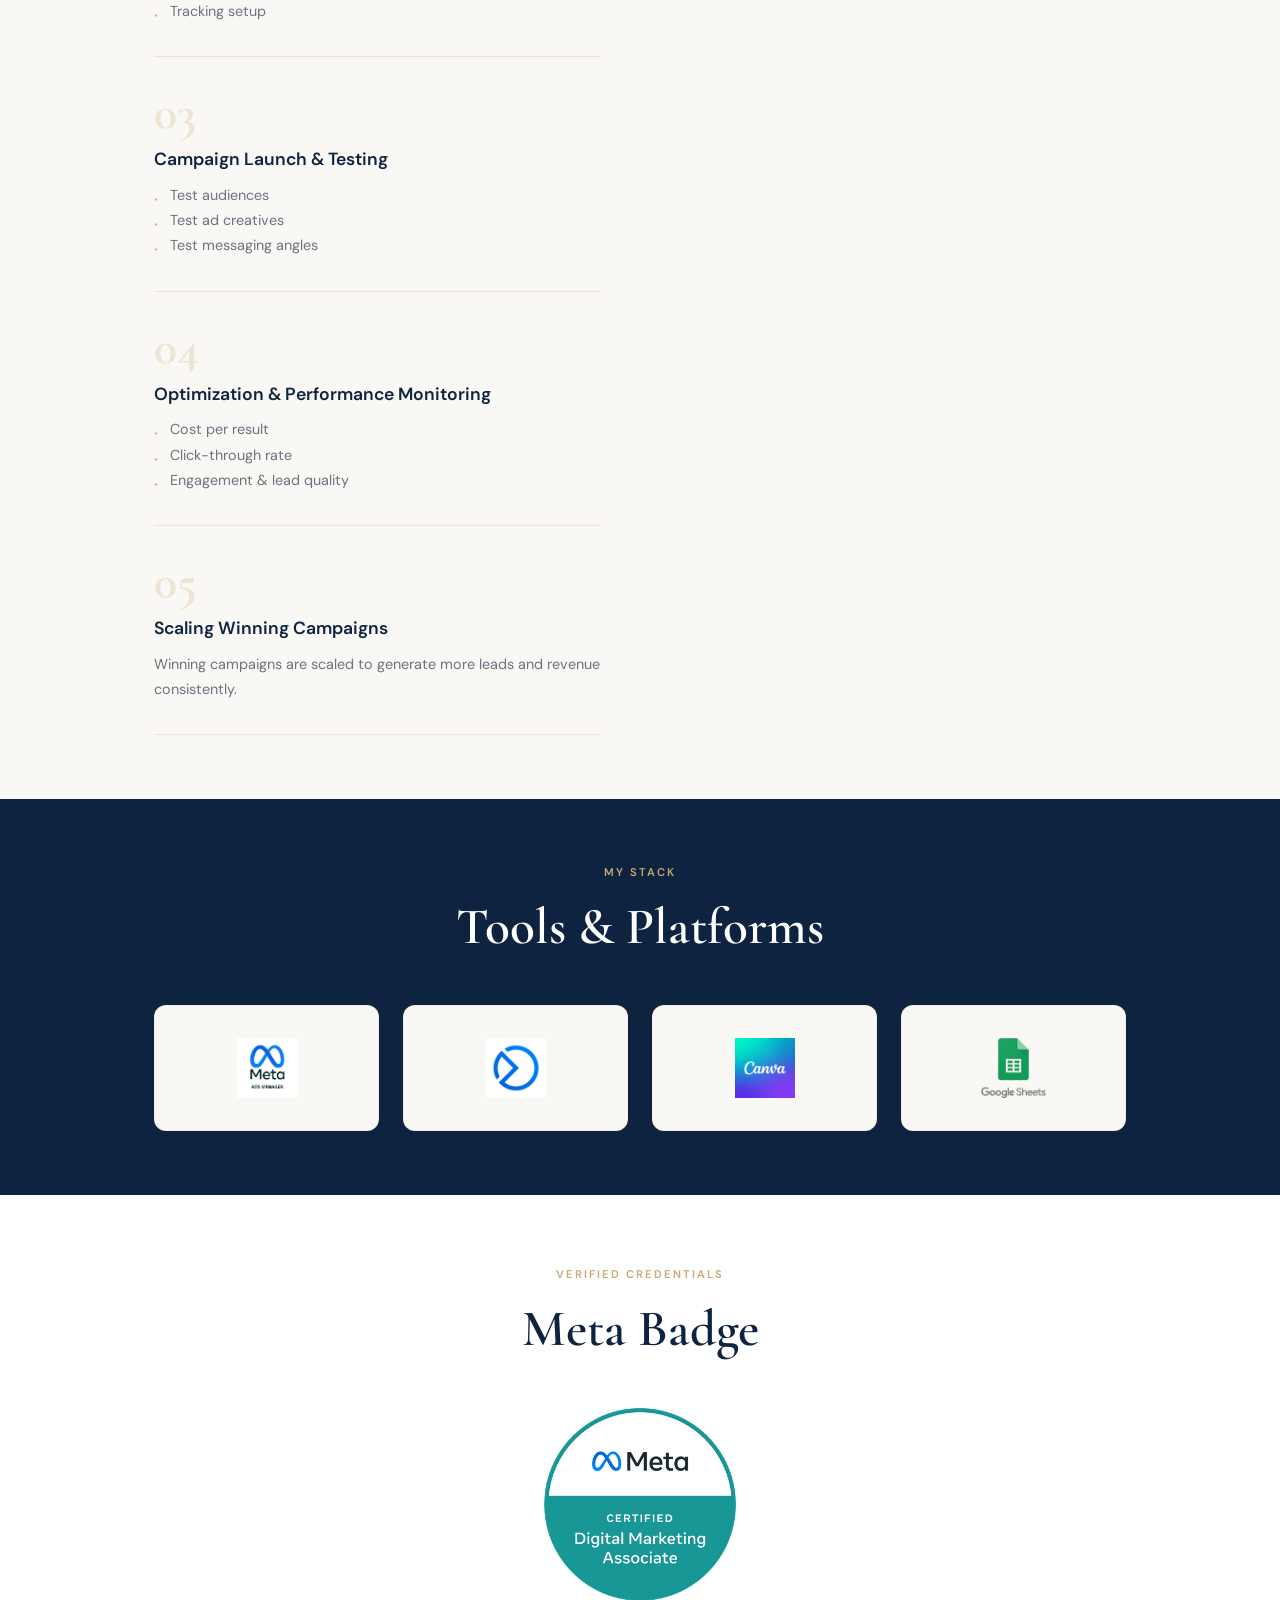
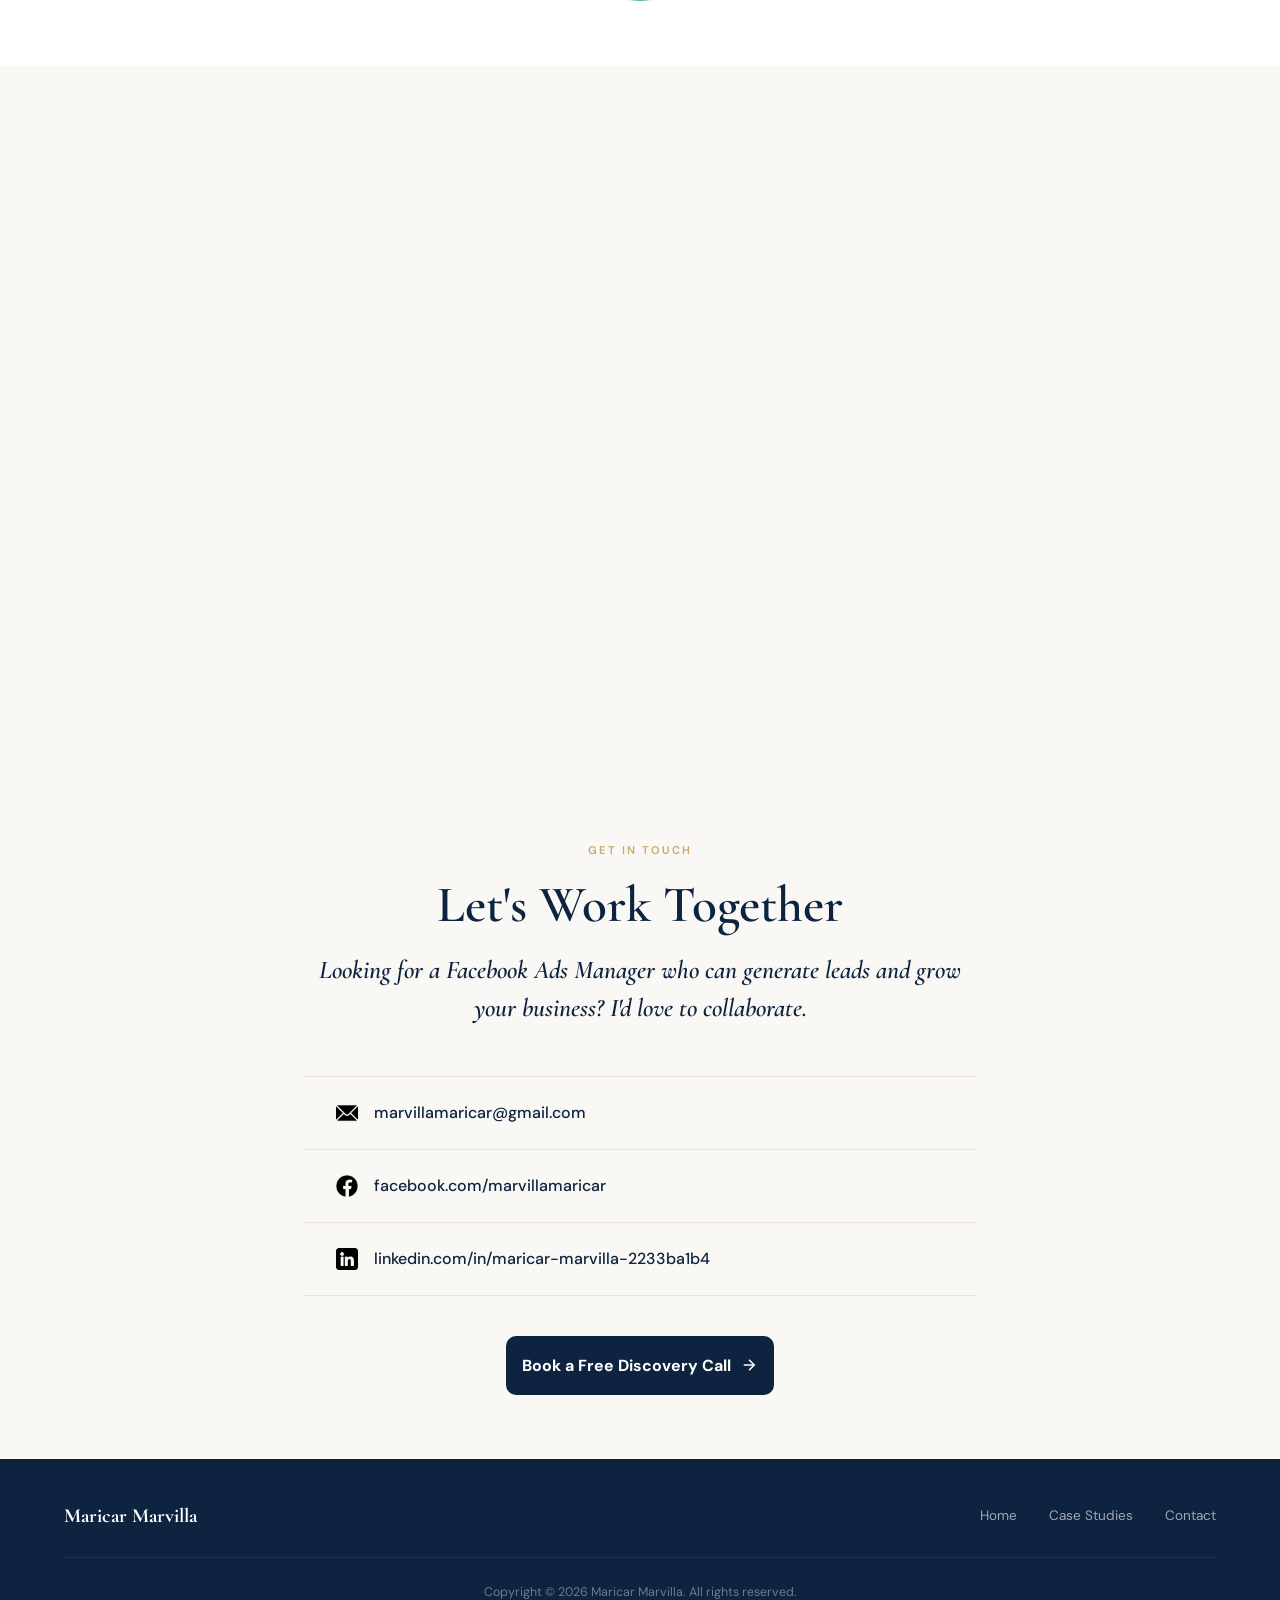
==== commit 6ceb4b0b: "update" ====
--- a/docs/index.html
+++ b/docs/index.html
@@ -42,15 +42,20 @@
 <section class="hero">
   <div class="container">
     <div class="hero-content">
-      <div class="hero-eyebrow">Massage Clinic Client Acquisition Specialist</div>
       <h1>Maricar Marvilla</h1>
-      <h2></h2>
-      <p class="big">Massage Clinics: <strong>Turn more Inquiries Into Booked Clients</strong></p>
-      <p class="mid">Turn Your Inquiries Into <strong>Paying Clients Using Ads</strong> + <strong>Simple Follow-Up Systems</strong></p>
-      <p class="small">700+ Inquiries Generated | Low Cost Per Lead Campaigns</p>
-      <!-- <p class="smaller"><strong>“Most clinics don’t lose clients from ads, they lose them after the message.”</strong></p> -->
+      <h2>Marketing Virtual Assistant <strong>|</strong> Social Media Manager <strong>|</strong> Meta Ads Specialist</h2>
+      <P class="small">I help <strong>service-based businesses</strong> grow online without the marketing overwhelm.</P>
+      <p class="small"><strong>Marketing VA with 5+ years of Meta Ads experience</strong> and <strong>4+ years supporting a wellness brand</strong> through <strong>social media management, content planning,</strong> and <strong>digital marketing.</strong></p>
+      <p class="small">What I can help with:</p>
+      <p class="small"><strong>✓</strong> Social Media Management<br>
+          <strong>✓</strong> Meta Ads<br>
+          <strong>✓</strong> Canva Design<br>
+          <strong>✓</strong> Content Planning<br>
+          <strong>✓</strong> Marketing Admin<br>
+          <strong>✓</strong> Reporting<br>
+          <strong>✓</strong> Lead Tracking</p>
       <a href="https://calendly.com/maricarmarvilla/30min" target="_blank" class="hero-cta">
-        See If This Can Work
+        Book a Discovery Call
         <svg viewBox="0 0 24 24" fill="none" stroke="currentColor" stroke-width="2"><path d="M5 12h14M12 5l7 7-7 7"/></svg>
       </a>
     </div>
@@ -64,7 +69,7 @@
 </section>
 
 <!-- ===== STATS BANNER ===== -->
-<!-- <div class="stats-banner reveal">
+<div class="stats-banner reveal">
   <div class="container">
     <div class="stats-grid">
       <div class="stat-item reveal reveal-delay-1">
@@ -72,8 +77,8 @@
         <div class="stat-label">Sales generated in one month</div>
       </div>
       <div class="stat-item reveal reveal-delay-2">
-        <div class="stat-num">275</div>
-        <div class="stat-label">Messenger leads from a single campaign</div>
+        <div class="stat-num">771</div>
+        <div class="stat-label">Inquiries in 30 Days → Fully Booked First Month</div>
       </div>
       <div class="stat-item reveal reveal-delay-3">
         <div class="stat-num">$0.18</div>
@@ -85,10 +90,10 @@
       </div>
     </div>
   </div>
-</div> -->
+</div>
 
 <!-- ===== SECTION 2: THE REAL PROBLEM ===== -->
-<section class="real-problem section reveal">
+<!-- <section class="real-problem section reveal">
   <div class="container">
     <div class="real-problem-inner">
       <div class="how-i-help-header reveal" style="text-align:center; margin-bottom:3rem;">
@@ -116,10 +121,10 @@
       <p class="real-problem-conclusion reveal center">That's where potential clients are lost.<br>And that’s why many clinics stay half-empty even when inquiries are coming in.</p>
     </div>
   </div>
-</section>
+</section> -->
 
 <!-- ===== SECTION 3: HOW I HELP FIX THIS ===== -->
-<section class="how-i-help section">
+<!-- <section class="how-i-help section">
   <div class="container">
     <div class="how-i-help-header reveal" style="text-align:center; margin-bottom:3rem;">
       <h2 class="section-title">How I Increase Bookings for Massage Clinics</h2>
@@ -143,10 +148,42 @@
       </div>
     </div>
   </div>
+</section> -->
+
+<!-- ===== CASE STUDIES ===== -->
+<section class="case-studies section" id="case-studies">
+  <div class="container">
+    <div class="cases-list">
+      <div class="case-card reveal">
+        <div class="case-banner bg01">
+          <h2>Marketing VA & Meta Ads Specialist</h2>
+          <h3>Wellness Business | 2022 – Present</h3>
+        </div>
+        <div class="case-body">
+          <div class="case-grid mb0">
+            <div class="case-block">
+              <h4>Responsibilities:</h4>
+              <p>
+                ● Managed Instagram content calendar<br>
+                ● Designed social graphics<br>
+                ● Scheduled weekly content<br>
+                ● Supported Meta Ads campaigns<br>
+                ● Prepared campaign reports<br>
+                ● Helped maintain consistent brand presence<br>
+                ● Collaborated directly with the business owner<br>
+              </p>
+              <br>
+              <h4>Trusted marketing partner for 4+ years.</h4>
+            </div>
+          </div>
+        </div>
+      </div>
+    </div>
+  </div>
 </section>
 
 <!-- ===== CAMPAIGN SNAPSHOTS ===== -->
-<!-- <section class="snapshot section">
+<section class="snapshot section">
   <div class="container">
     <div class="snapshot-header reveal">
       <div class="label-tag">3+ Years of Results</div>
@@ -159,8 +196,8 @@
         <img src="./img/top/snapshot/img01.png" alt="Campaign snapshot 1" class="snap-card-img" onclick="openModal(this.src)" />
       </div>
       <div class="snap-card reveal reveal-delay-2">
-        <div class="snap-card-label">275 Messenger Leads Generated</div>
-        <img src="./img/top/snapshot/img02.png" alt="Campaign snapshot 2" class="snap-card-img" onclick="openModal(this.src)" />
+        <div class="snap-card-label">771 Inquiries in 30 Days → Fully Booked First Month</div>
+        <img src="./img/top/case-study/img02.png" alt="Campaign snapshot 2" class="snap-card-img" onclick="openModal(this.src)" />
       </div>
       <div class="snap-card reveal reveal-delay-3">
         <div class="snap-card-label">$0.18 Cost Per Click Campaign</div>
@@ -172,10 +209,10 @@
       </div>
     </div>
   </div>
-</section> -->
+</section>
 
 <!-- ===== CLIENT EXPERIENCE ===== -->
-<!-- <section class="client-exp section">
+<section class="client-exp section">
   <div class="container">
     <div class="reveal" style="text-align:center; margin-bottom: 3rem;">
       <div class="label-tag">Who I've Worked With</div>
@@ -214,7 +251,7 @@
       </div>
     </div>
   </div>
-</section> -->
+</section>
 
 <!-- ===== CASE STUDIES ===== -->
 <section class="case-studies section" id="case-studies">
@@ -226,6 +263,7 @@
 
     <div class="cases-list">
 
+      
       <!-- Case 1 -->
       <div class="case-card reveal">
         <div class="case-banner bg01">
@@ -347,7 +385,7 @@
       </div>
 
       <!-- Case 4 -->
-      <!-- <div class="case-card reveal">
+      <div class="case-card reveal">
         <div class="case-banner bg02">
           <h2>Aesthetic Clinic</h2>
           <h3>Muntinlupa, Philippines</h3>
@@ -363,17 +401,17 @@
               <p>In November 2025, the clinic generated <strong>₱450,000 in total sales.</strong> Facebook Ads campaigns helped attract new clients and increase inquiries during that period.</p>
             </div>
           </div>
-          <img src="./img/top/case-study/img10.png" alt="" class="case-img" onclick="openModal(this.src)" />
+          <img src="./img/top/case-study/aesthetic01.png" alt="" class="case-img" onclick="openModal(this.src)" />
           <p style="margin:1rem 0 0.5rem;"><strong>OTHER WINNING CAMPAIGN</strong></p>
           <div class="case-imgs">
-            <img src="./img/top/case-study/img11.png" alt="" class="case-img" onclick="openModal(this.src)" />
-            <img src="./img/top/case-study/img12.png" alt="" class="case-img" onclick="openModal(this.src)" />
-          </div>
-        </div>
-      </div> -->
+            <img src="./img/top/case-study/aesthetic02.png" alt="" class="case-img" onclick="openModal(this.src)" />
+            <img src="./img/top/case-study/aesthetic03.png" alt="" class="case-img" onclick="openModal(this.src)" />
+          </div>
+        </div>
+      </div>
 
       <!-- Case 5 -->
-      <!-- <div class="case-card reveal">
+      <div class="case-card reveal">
         <div class="case-banner bg03">
           <h2>Shoe Cleaning Service</h2>
           <h3>Manila, Philippines</h3>
@@ -398,15 +436,15 @@
             </div>
           </div>
           <div class="case-imgs">
-            <img src="./img/top/case-study/img13.png" alt="" class="case-img" onclick="openModal(this.src)" />
-            <img src="./img/top/case-study/img14.png" alt="" class="case-img" onclick="openModal(this.src)" />
-            <img src="./img/top/case-study/img15.png" alt="" class="case-img" onclick="openModal(this.src)" />
-          </div>
-        </div>
-      </div> -->
+            <img src="./img/top/case-study/shoe01.png" alt="" class="case-img" onclick="openModal(this.src)" />
+            <img src="./img/top/case-study/shoe02.png" alt="" class="case-img" onclick="openModal(this.src)" />
+            <img src="./img/top/case-study/shoe03.png" alt="" class="case-img" onclick="openModal(this.src)" />
+          </div>
+        </div>
+      </div>
 
       <!-- Case 6 -->
-      <!-- <div class="case-card reveal">
+      <div class="case-card reveal">
         <div class="case-banner bg04">
           <h2>Tap Dance Coaching Program</h2>
           <h3>United States</h3>
@@ -419,34 +457,35 @@
           <div class="case-block" style="margin-bottom:1.5rem;">
             <h4>Results</h4>
             <p style="margin-bottom:0.75rem;"><strong>Campaign 1</strong></p>
+            <div class="case-metrics">
+              <div class="metric-chip"><span>503</span><span>Website Leads</span></div>
+              <div class="metric-chip"><span>$3.55</span><span>Cost Per Lead</span></div>
+              <div class="metric-chip"><span>3,137</span><span>Link Clicks</span></div>
+              <div class="metric-chip"><span>$1,785.81</span><span>Ad Spend</span></div>
+            </div>
+
+            <p style="margin:1rem 0 0.75rem;"><strong>Campaign 2</strong></p>
             <div class="case-metrics">
               <div class="metric-chip"><span>402</span><span>Link Clicks</span></div>
               <div class="metric-chip"><span>$0.18</span><span>Cost Per Click</span></div>
               <div class="metric-chip"><span>6,315</span><span>Reach</span></div>
               <div class="metric-chip"><span>$71.24</span><span>Ad Spend</span></div>
             </div>
-            <p style="margin:1rem 0 0.75rem;"><strong>Campaign 2</strong></p>
-            <div class="case-metrics">
-              <div class="metric-chip"><span>503</span><span>Website Leads</span></div>
-              <div class="metric-chip"><span>$3.55</span><span>Cost Per Lead</span></div>
-              <div class="metric-chip"><span>3,137</span><span>Link Clicks</span></div>
-              <div class="metric-chip"><span>$1,785.81</span><span>Ad Spend</span></div>
-            </div>
           </div>
           <div class="case-imgs">
-            <img src="./img/top/case-study/img16.png" alt="" class="case-img" onclick="openModal(this.src)" />
-            <img src="./img/top/case-study/img17.png" alt="" class="case-img" onclick="openModal(this.src)" />
-            <img src="./img/top/case-study/img18.png" alt="" class="case-img" onclick="openModal(this.src)" />
-          </div>
-        </div>
-      </div> -->
-
+            <img src="./img/top/case-study/dance01.png" alt="" class="case-img" onclick="openModal(this.src)" />
+            <img src="./img/top/case-study/dance02.png" alt="" class="case-img" onclick="openModal(this.src)" />
+            <img src="./img/top/case-study/dance03.png" alt="" class="case-img" onclick="openModal(this.src)" />
+          </div>
+        </div>
+      </div>
+      
     </div>
   </div>
 </section>
 
 <!-- ===== ADDITIONAL EXPERIENCE ===== -->
-<!-- <section class="add-exp section">
+<section class="add-exp section">
   <div class="container">
     <div class="add-exp-grid reveal">
       <div>
@@ -466,10 +505,10 @@
       </div>
     </div>
   </div>
-</section> -->
+</section>
 
 <!-- ===== STRATEGY SECTIONS ===== -->
-<!-- <section class="strategy section">
+<section class="strategy section">
   <div class="container">
     <div class="strategy-wrap">
       <div class="strategy-sticky reveal">
@@ -563,10 +602,10 @@
       </div>
     </div>
   </div>
-</section> -->
+</section>
 
 <!-- ===== TOOLS ===== -->
-<!-- <section class="tools section">
+<section class="tools section">
   <div class="container">
     <div class="label-tag" style="text-align:center;display:block;">My Stack</div>
     <h2 class="section-title light center" style="margin-bottom:3rem;">Tools &amp; Platforms</h2>
@@ -585,10 +624,10 @@
       </div>
     </div>
   </div>
-</section> -->
+</section>
 
 <!-- ===== who I work ===== -->
-<section class="whoiwork section">
+<!-- <section class="whoiwork section">
   <div class="container">
     <div class="badge-header reveal">
       <h2 class="section-title">Who This Is For</h2>
@@ -608,42 +647,7 @@
       </li>
     </ul>
   </div>
-</section>
-
-<!-- ===== CONTACT ===== -->
-<section class="contact section" id="contact">
-  <div class="container">
-    <div class="reveal" style="text-align:center; margin-bottom:3rem;">
-      <div class="label-tag">Get In Touch</div>
-      <h2 class="section-title">Let’s Fix Your Bookings</h2>
-      <p class="contact-sub">If you’re getting inquiries but not turning them into actual bookings, something in your system is broken.</p>
-    </div>
-    <div class="contact-links reveal">
-      <div class="contact-link-item">
-        <img src="./img/top/icon/mail-icon.png" alt="Email" />
-        <a href="mailto:marvillamaricar@gmail.com">marvillamaricar@gmail.com</a>
-      </div>
-      <div class="contact-link-item">
-        <img src="./img/top/icon/fb-icon.png" alt="Facebook" />
-        <a href="https://www.facebook.com/marvillamaricar" target="_blank">facebook.com/marvillamaricar</a>
-      </div>
-      <div class="contact-link-item">
-        <img src="./img/top/icon/link-icon.png" alt="LinkedIn" />
-        <a href="http://www.linkedin.com/in/maricar-marvilla-2233ba1b4" target="_blank">linkedin.com/in/maricar-marvilla-2233ba1b4</a>
-      </div>
-      <!-- <div class="contact-link-item">
-        <img src="./img/top/icon/calendly-icon.png" alt="Calendly" />
-        <a href="https://calendly.com/maricarmarvilla/30min" target="_blank">calendly.com/maricarmarvilla/30min</a>
-      </div> -->
-    </div>
-    <div style="text-align:center;">
-      <a href="https://calendly.com/maricarmarvilla/30min" target="_blank" class="contact-cta">
-        Get More Booked Clients
-        <svg width="18" height="18" viewBox="0 0 24 24" fill="none" stroke="currentColor" stroke-width="2"><path d="M5 12h14M12 5l7 7-7 7"/></svg>
-      </a>
-    </div>
-  </div>
-</section>
+</section> -->
 
 <!-- ===== badge ===== -->
 <section class="badge section">
@@ -654,7 +658,7 @@
     </div>
     <div class="badge_cards">
       <div class="card">
-        <div data-iframe-width="150" data-iframe-height="270" data-share-badge-id="3698b446-c414-4d4c-a0f8-52aefc53dd0f" data-share-badge-host="https://www.credly.com"></div><script type="text/javascript" async src="//cdn.credly.com/assets/utilities/embed.js"></script>
+        <a href="https://www.credly.com/badges/3698b446-c414-4d4c-a0f8-52aefc53dd0f" target="_blank"><img src="./img/top/icon/meta_icon.png" alt="metacert"></a>
       </div>
     </div>
   </div>
@@ -713,6 +717,41 @@
           </div>
         </a>
       </div>
+    </div>
+  </div>
+</section>
+
+<!-- ===== CONTACT ===== -->
+<section class="contact section" id="contact">
+  <div class="container">
+    <div class="reveal" style="text-align:center; margin-bottom:3rem;">
+      <div class="label-tag">Get In Touch</div>
+      <h2 class="section-title">Let's Work Together</h2>
+      <p class="contact-sub">Looking for a Facebook Ads Manager who can generate leads and grow your business? I'd love to collaborate.</p>
+    </div>
+    <div class="contact-links reveal">
+      <div class="contact-link-item">
+        <img src="./img/top/icon/mail-icon.png" alt="Email" />
+        <a href="mailto:marvillamaricar@gmail.com">marvillamaricar@gmail.com</a>
+      </div>
+      <div class="contact-link-item">
+        <img src="./img/top/icon/fb-icon.png" alt="Facebook" />
+        <a href="https://www.facebook.com/marvillamaricar" target="_blank">facebook.com/marvillamaricar</a>
+      </div>
+      <div class="contact-link-item">
+        <img src="./img/top/icon/link-icon.png" alt="LinkedIn" />
+        <a href="http://www.linkedin.com/in/maricar-marvilla-2233ba1b4" target="_blank">linkedin.com/in/maricar-marvilla-2233ba1b4</a>
+      </div>
+      <!-- <div class="contact-link-item">
+        <img src="./img/top/icon/calendly-icon.png" alt="Calendly" />
+        <a href="https://calendly.com/maricarmarvilla/30min" target="_blank">calendly.com/maricarmarvilla/30min</a>
+      </div> -->
+    </div>
+    <div style="text-align:center;">
+      <a href="https://calendly.com/maricarmarvilla/30min" target="_blank" class="contact-cta">
+        Book a Free Discovery Call
+        <svg width="18" height="18" viewBox="0 0 24 24" fill="none" stroke="currentColor" stroke-width="2"><path d="M5 12h14M12 5l7 7-7 7"/></svg>
+      </a>
     </div>
   </div>
 </section>
@@ -741,4 +780,4 @@
 
 <script src="./js/functions.js"></script>
 </body>
-</html>
+</html>
--- a/docs/css/style.css
+++ b/docs/css/style.css
@@ -276,6 +276,9 @@
   padding-bottom: 10px;
   border-bottom: 1px solid var(--border);
 }
+.hero h2 strong {
+  color: #fff;
+}
 .hero p {
   color: rgba(255,255,255,0.75);
   font-size: 1.1rem;
@@ -538,6 +541,9 @@
   gap: 1.5rem;
   margin-bottom: 2rem;
 }
+.case-grid.mb0 {
+  margin-bottom: 0;
+}
 .case-block { padding: 1.5rem; background: var(--cream); border-radius: 10px; }
 .case-block h4 {
   font-size: 0.7rem;
@@ -585,7 +591,7 @@
 .metric-chip span:last-child { font-size: 0.7rem; color: rgba(255,255,255,0.6); }
 .case-imgs {
   display: grid;
-  /* grid-template-columns: repeat(auto-fill, minmax(260px, 1fr)); */
+  grid-template-columns: repeat(auto-fill, minmax(260px, 1fr));
   gap: 1rem;
   margin-top: 1.5rem;
 }
@@ -722,10 +728,11 @@
 .badge_cards {
   display: flex;
   flex-wrap: wrap;
+  justify-content: center;
 }
 
 .badge_cards .card {
-  width: calc(100% / 3);
+  width: calc(100% / 5);
 }
 
 .badge_cards .card iframe {
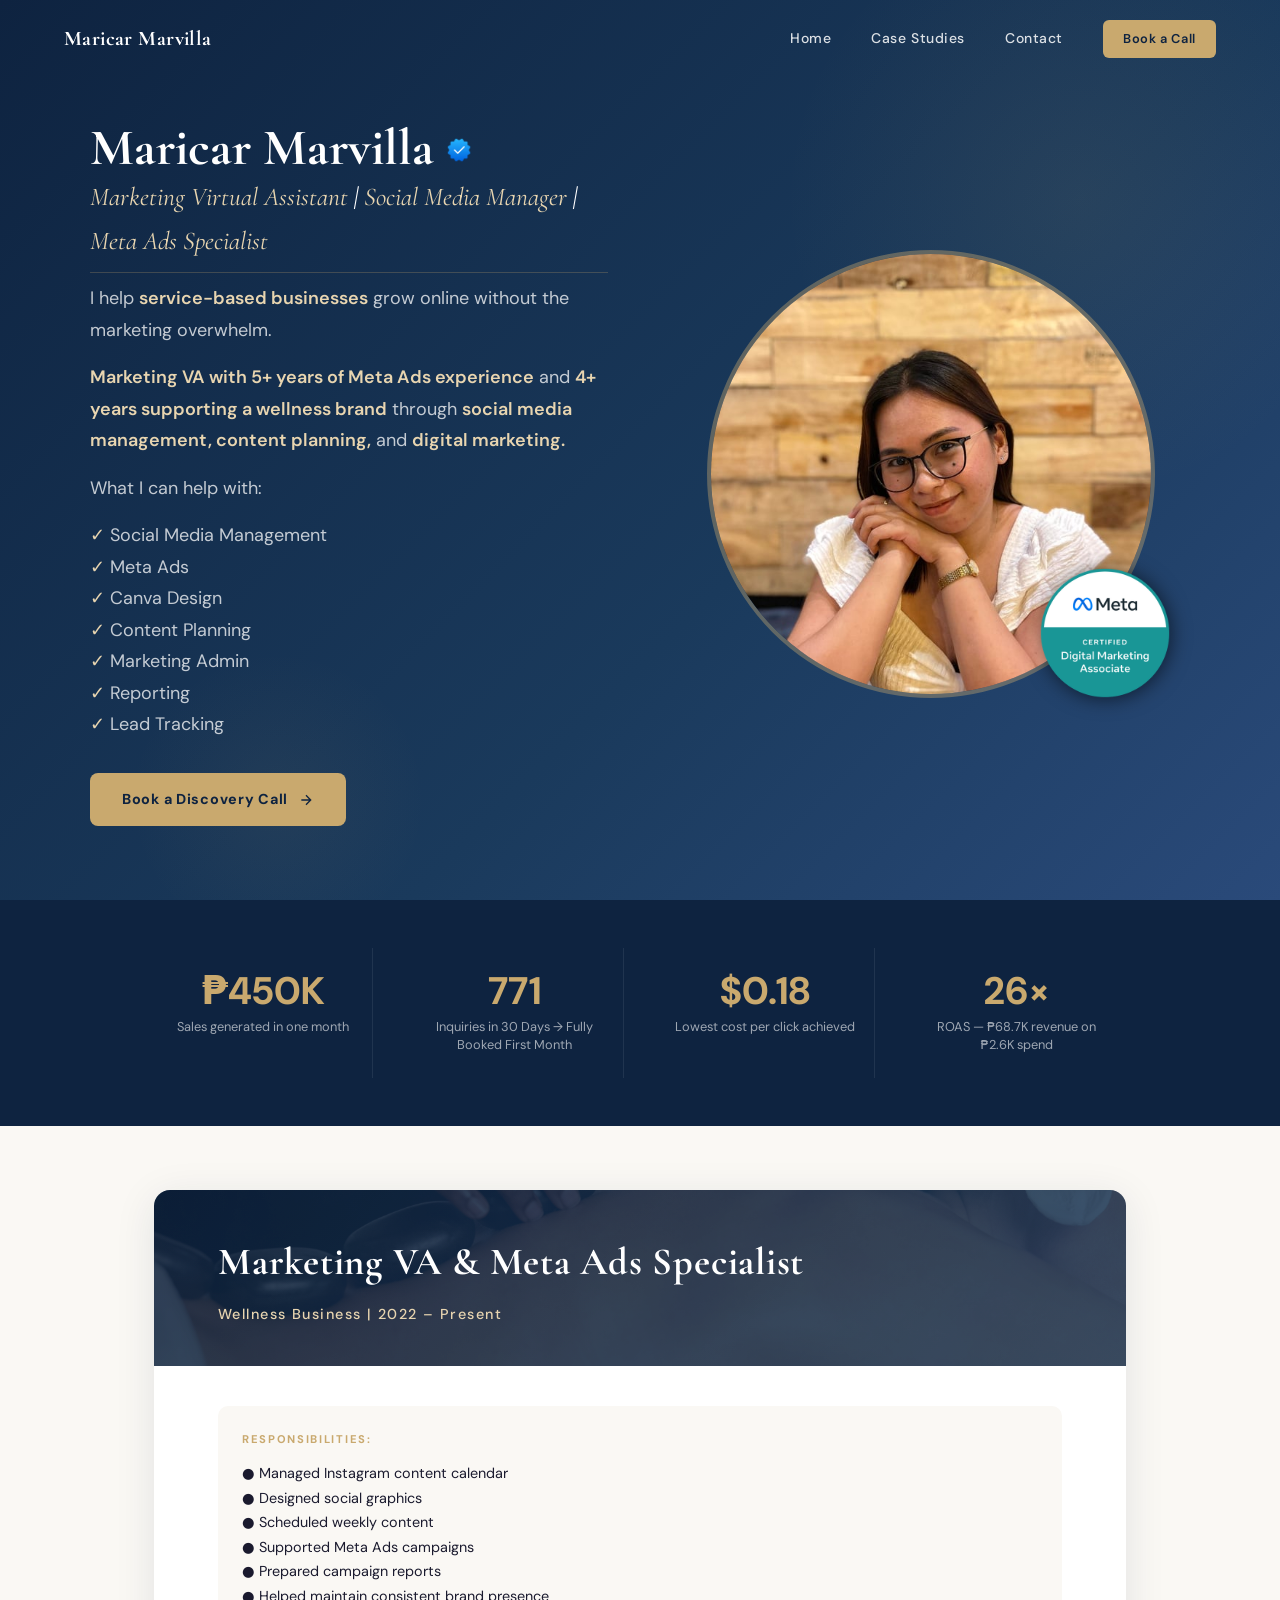
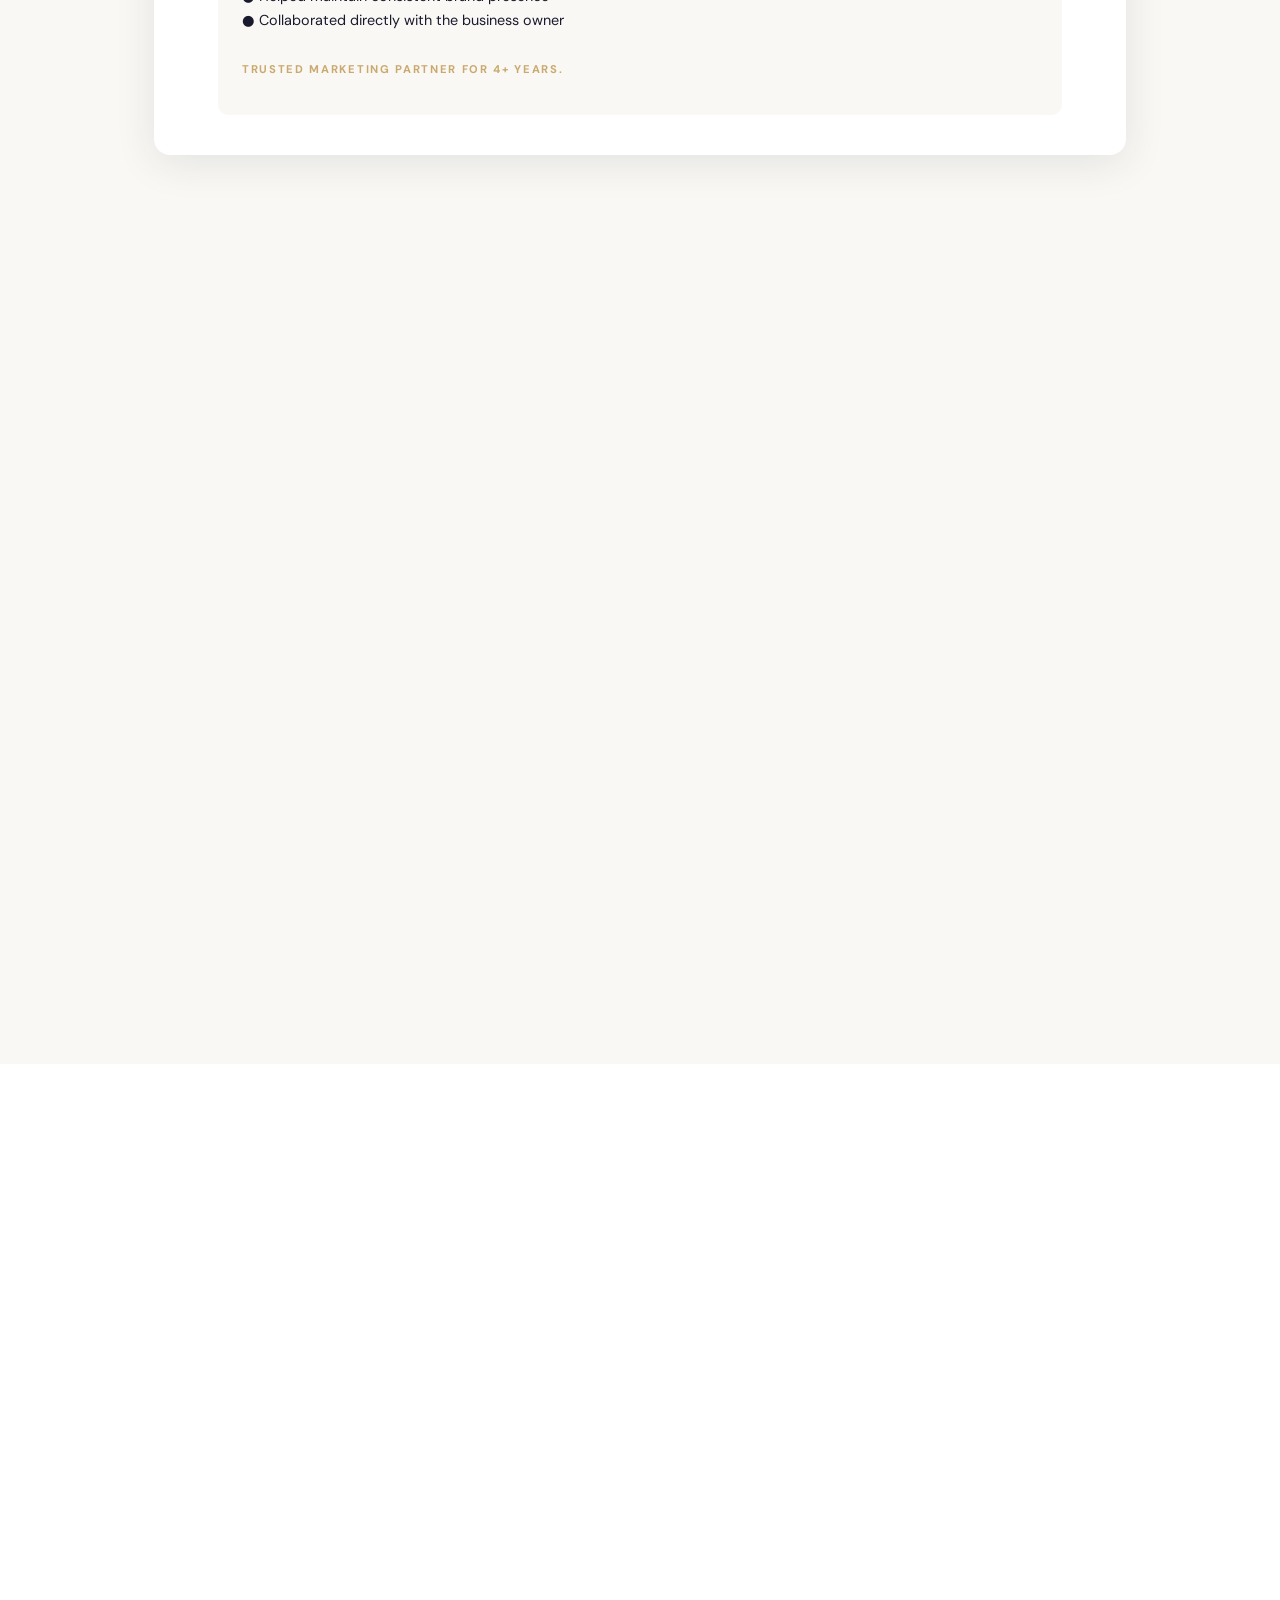
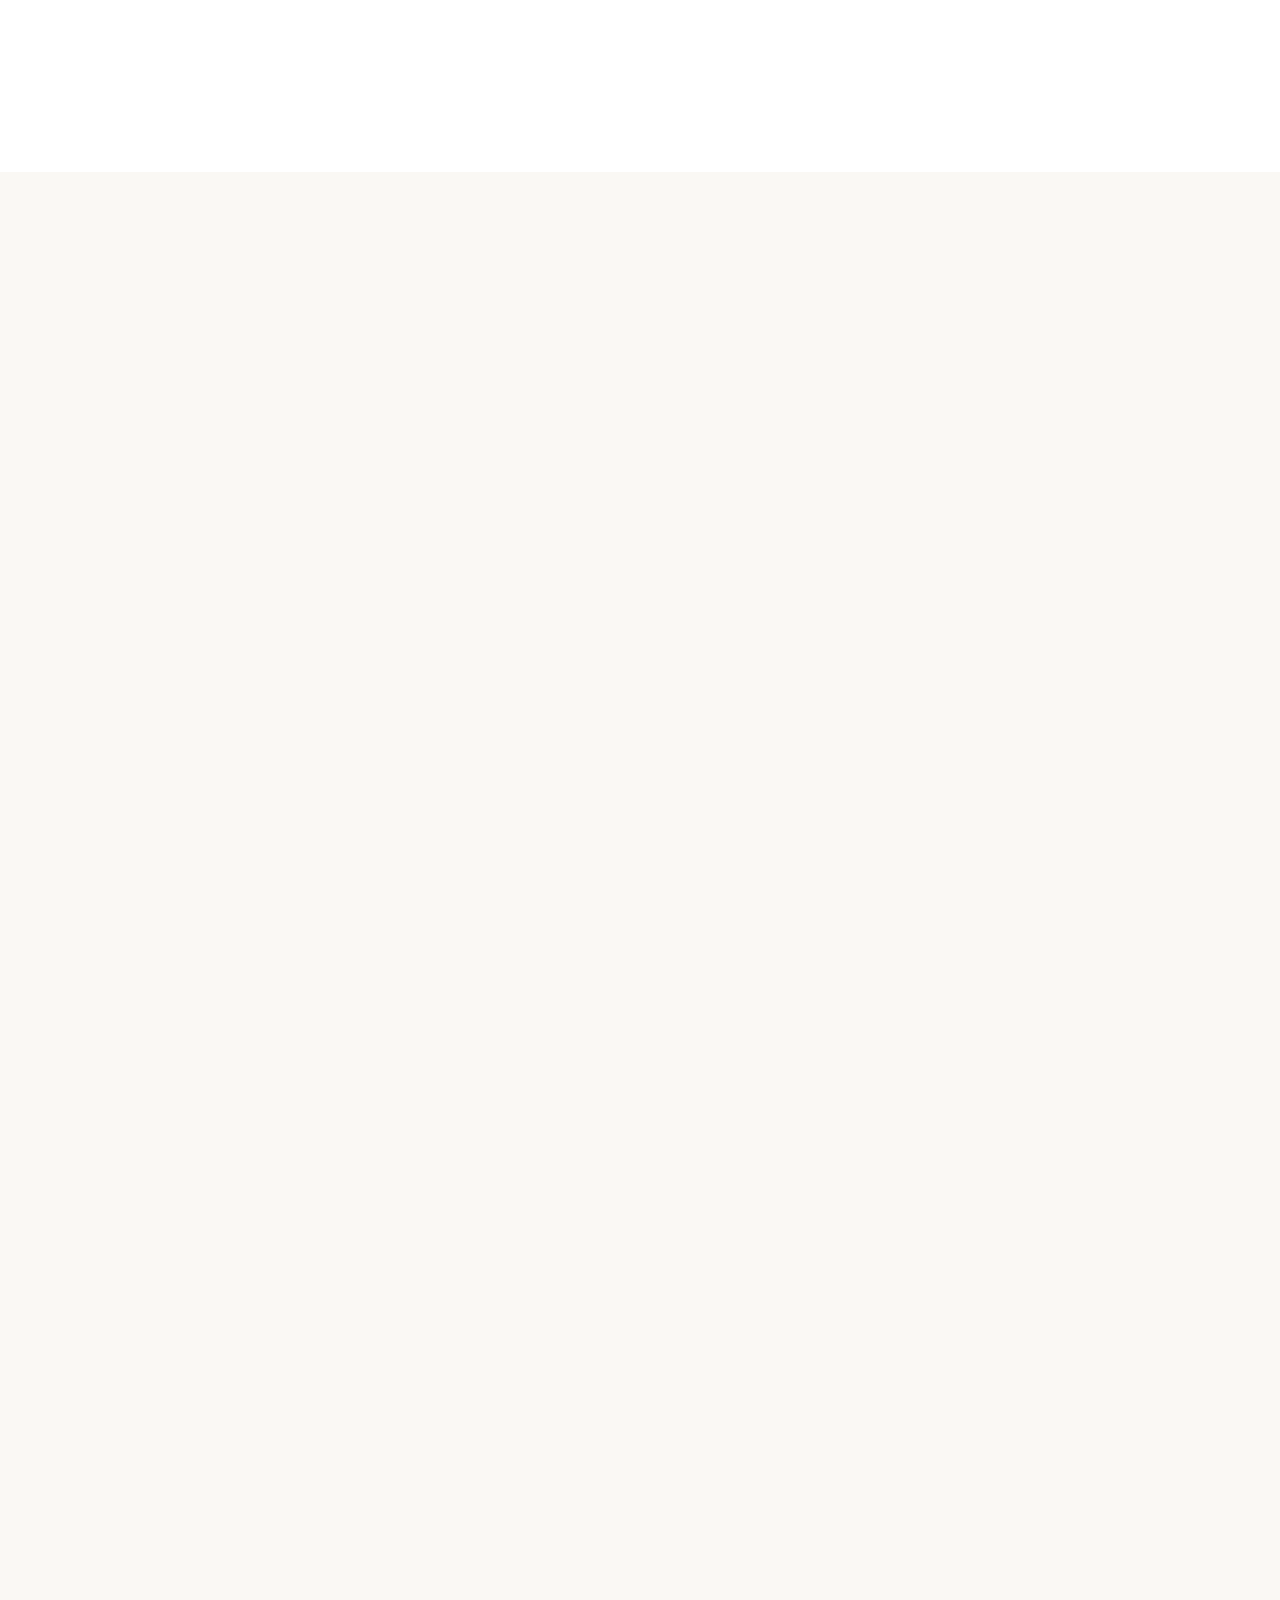
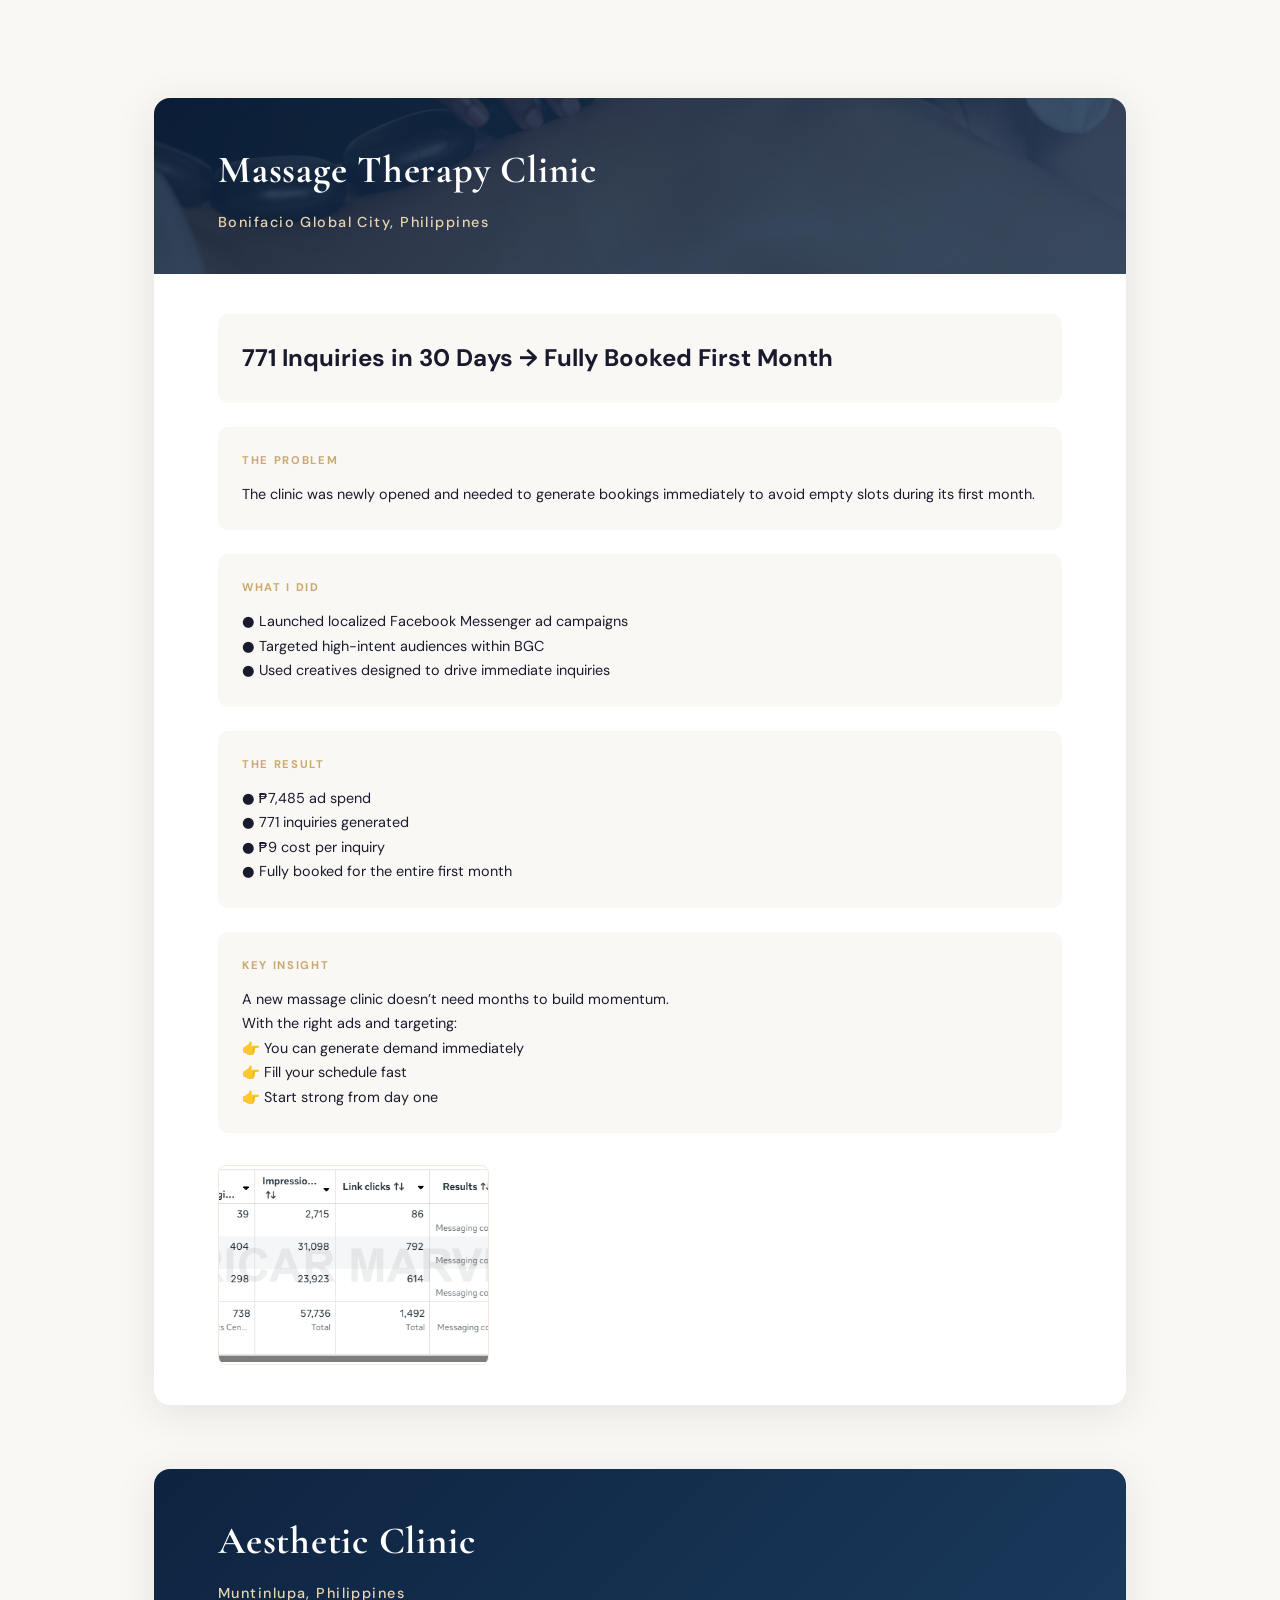
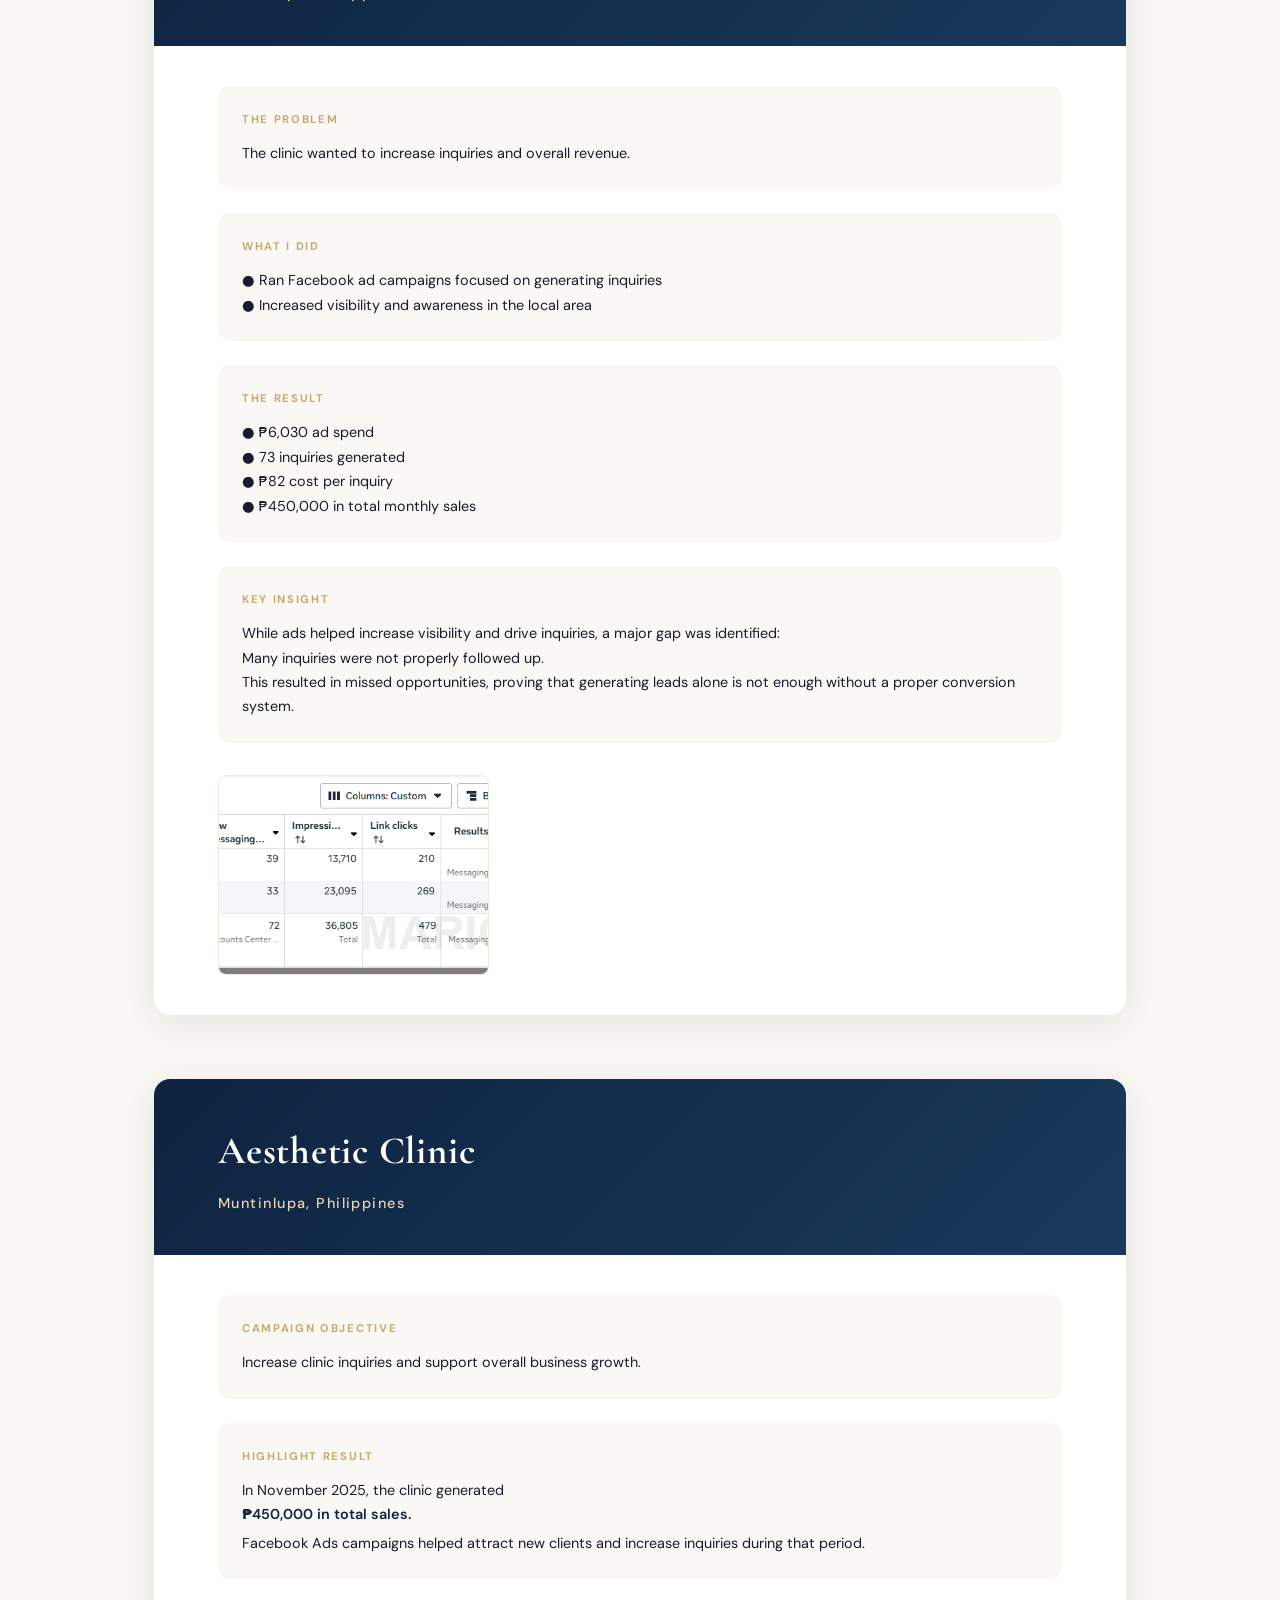
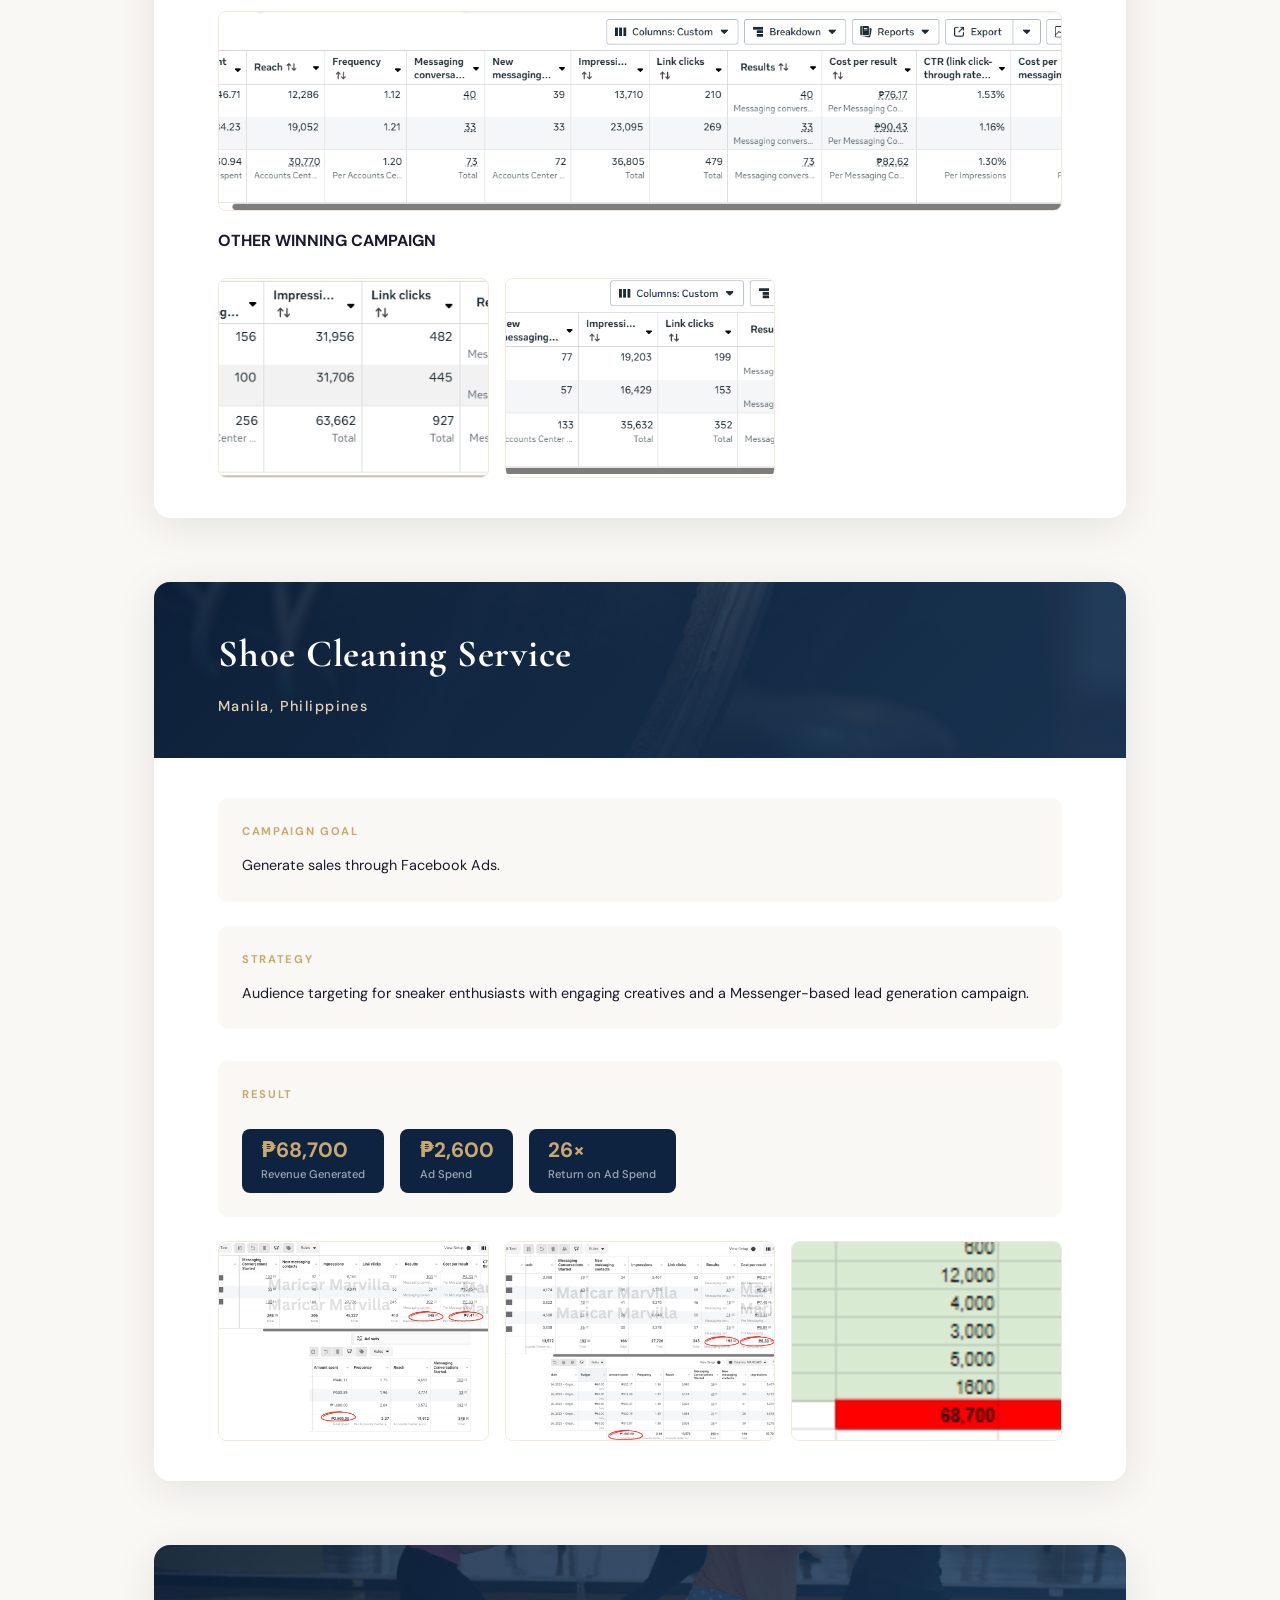
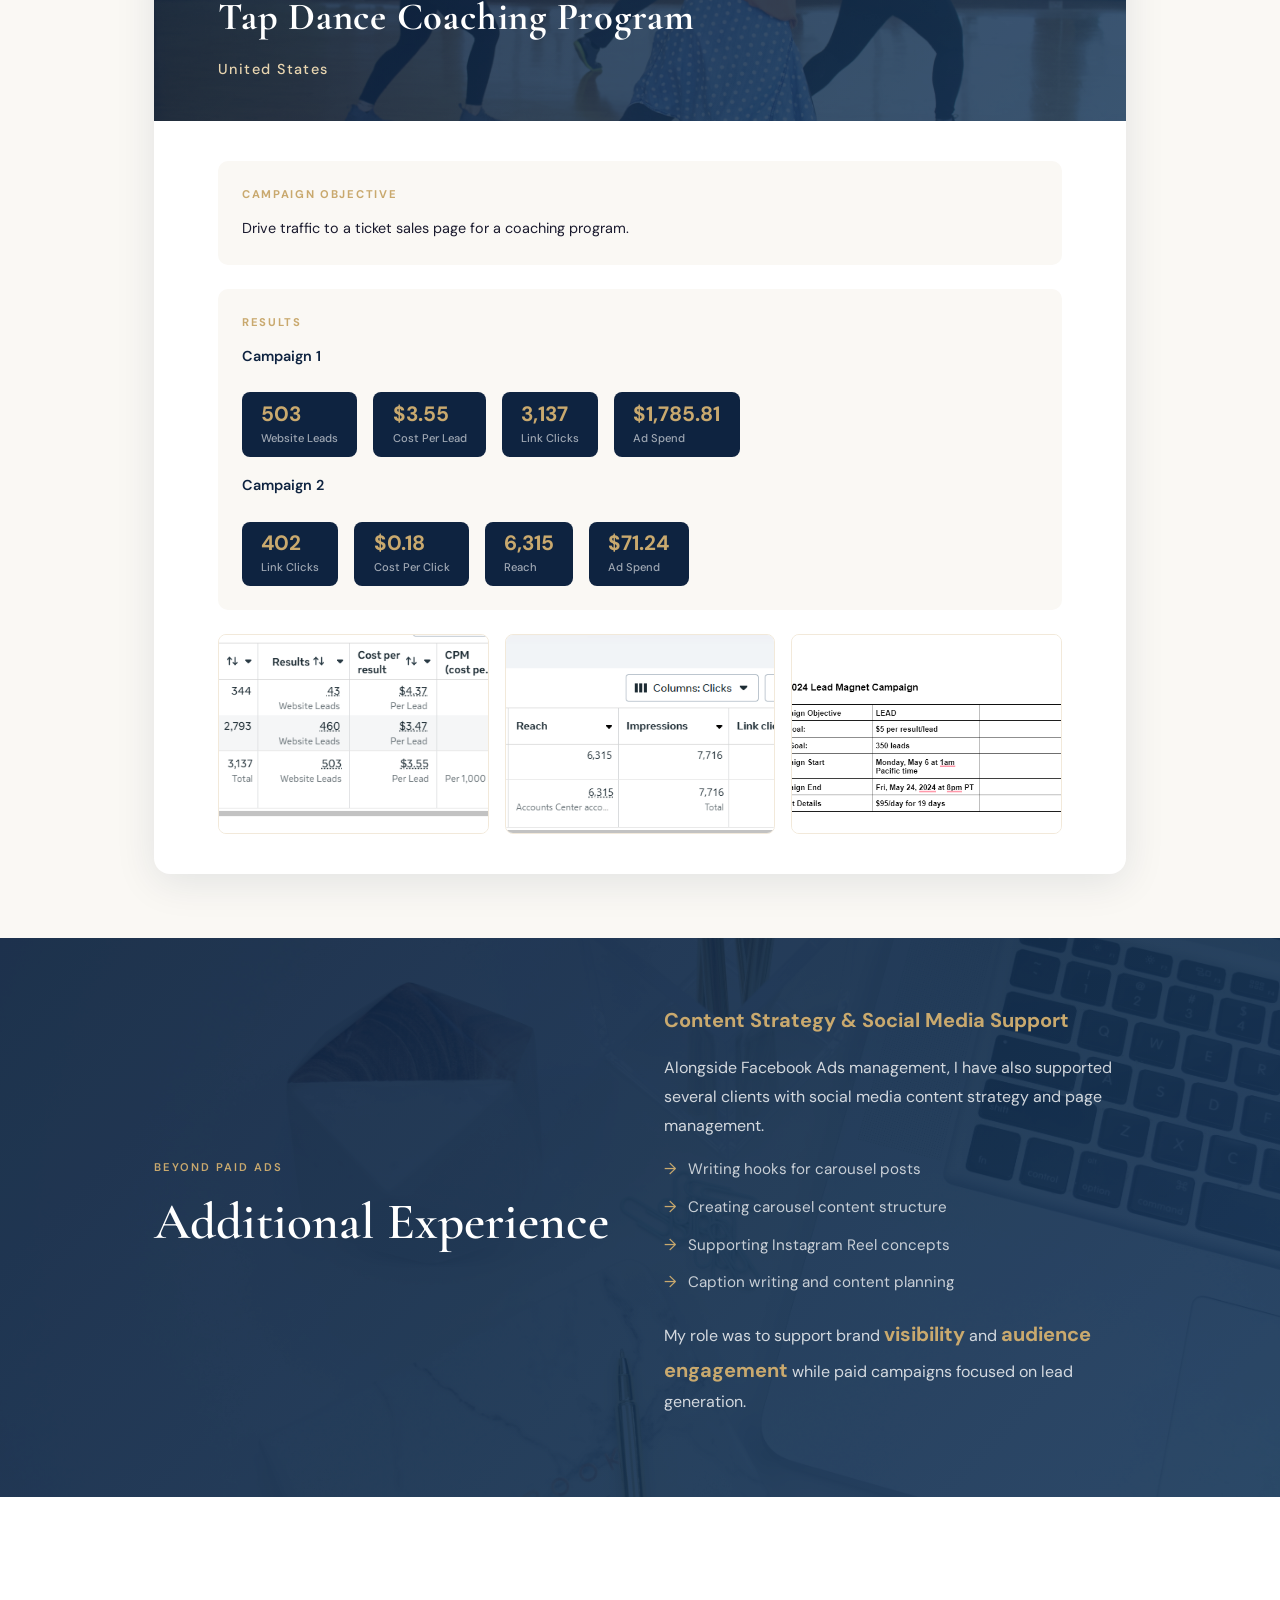
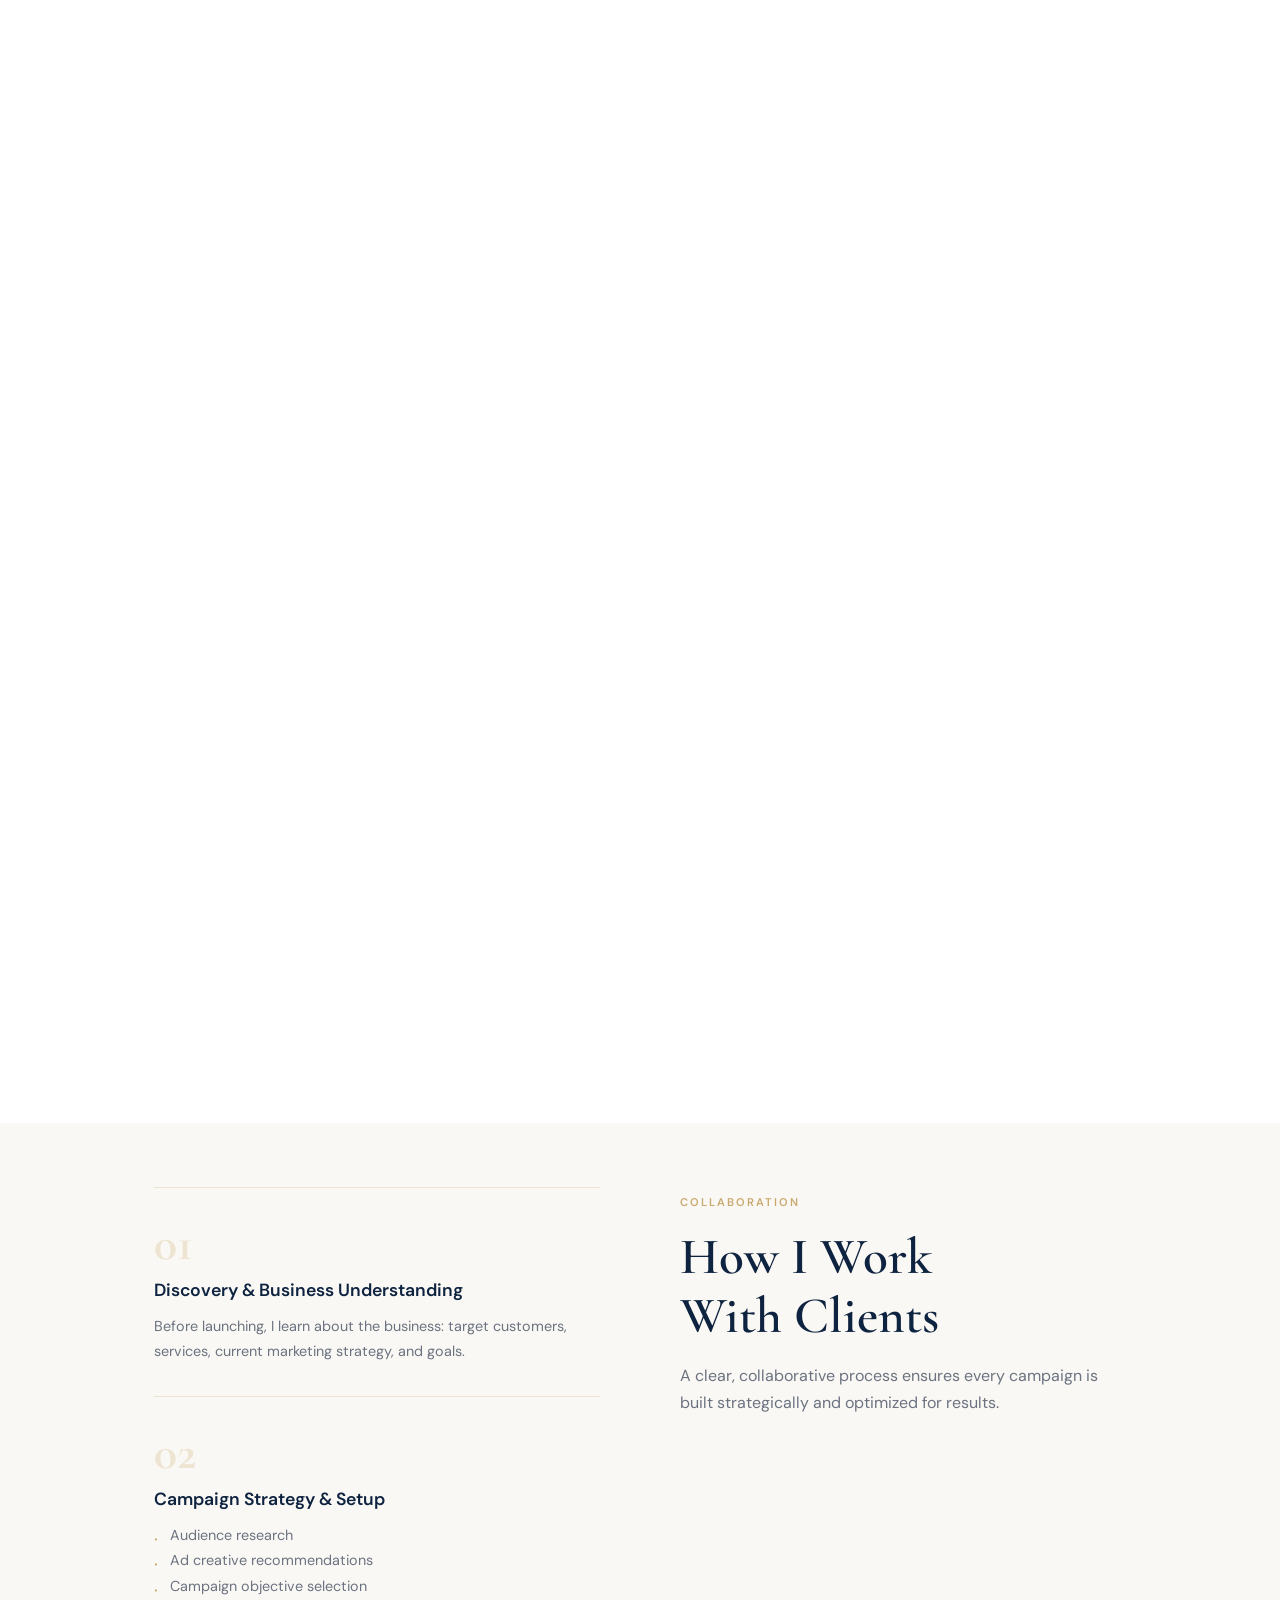
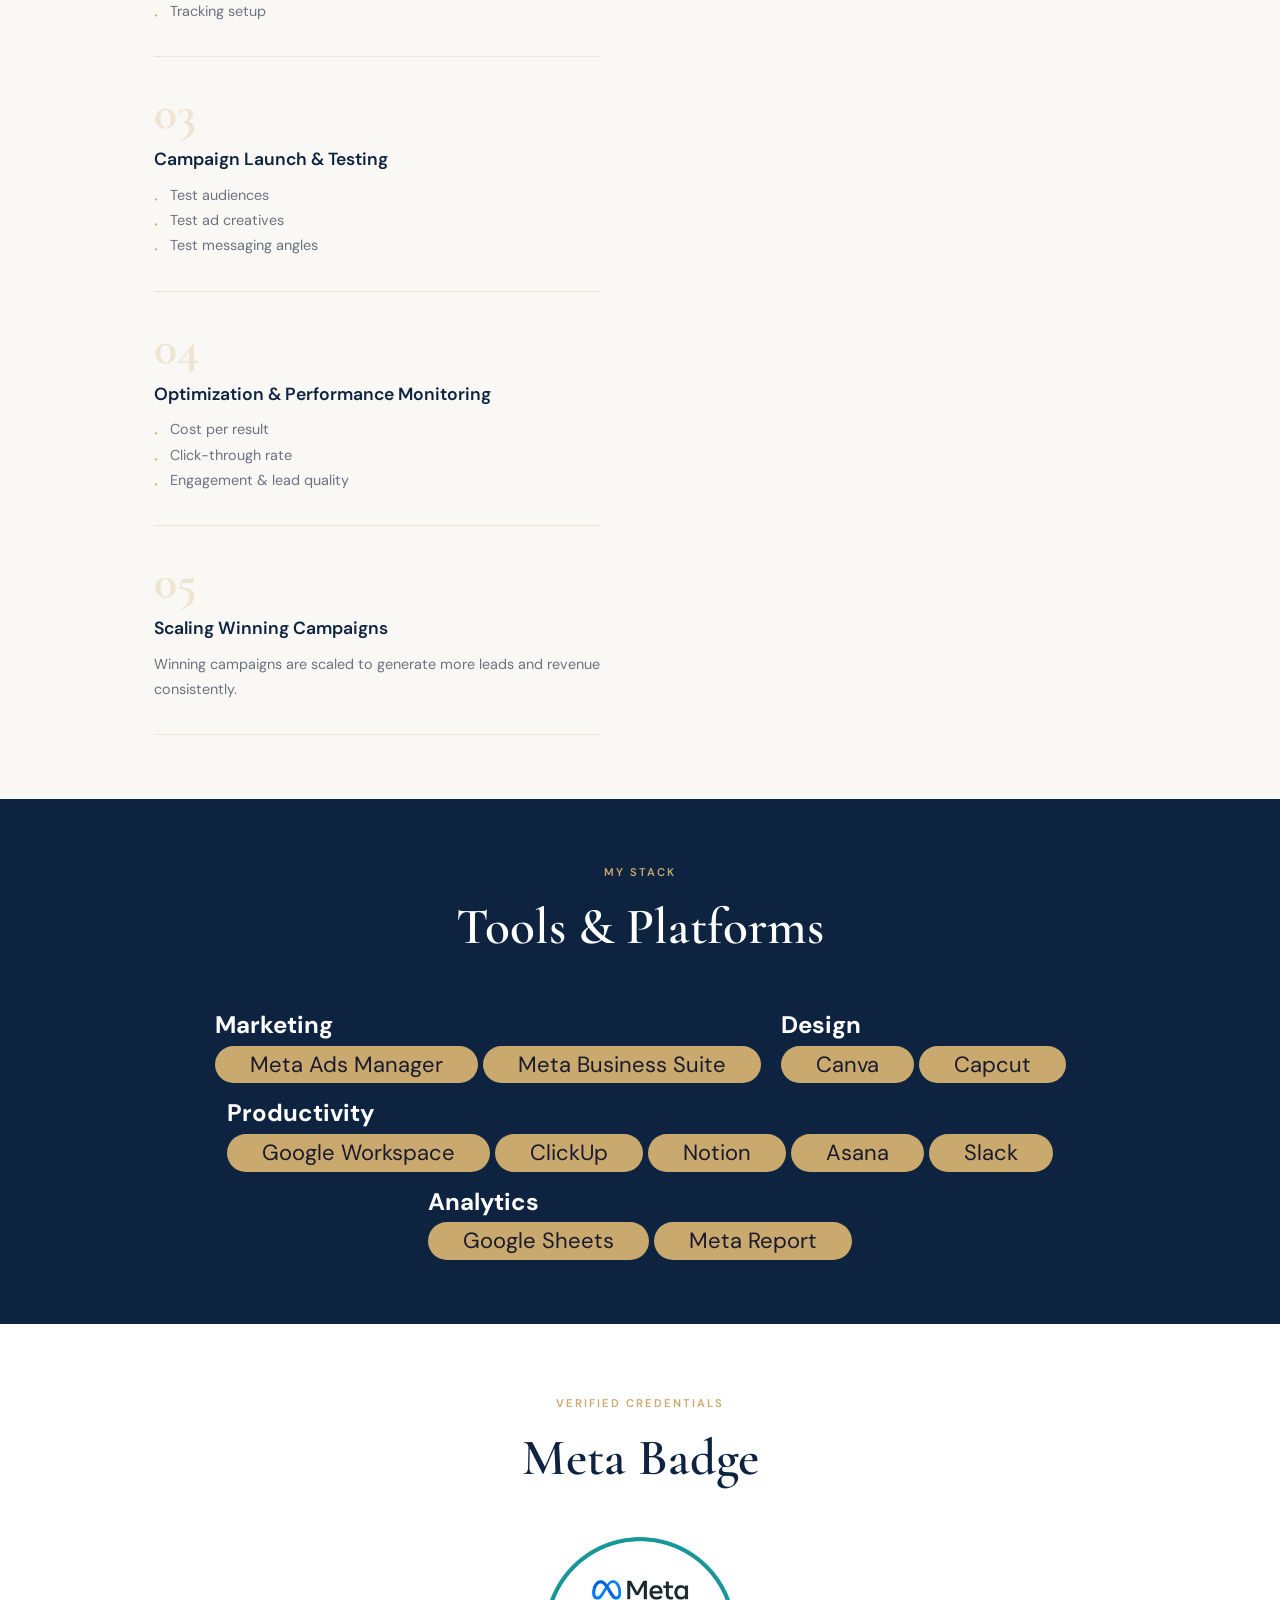
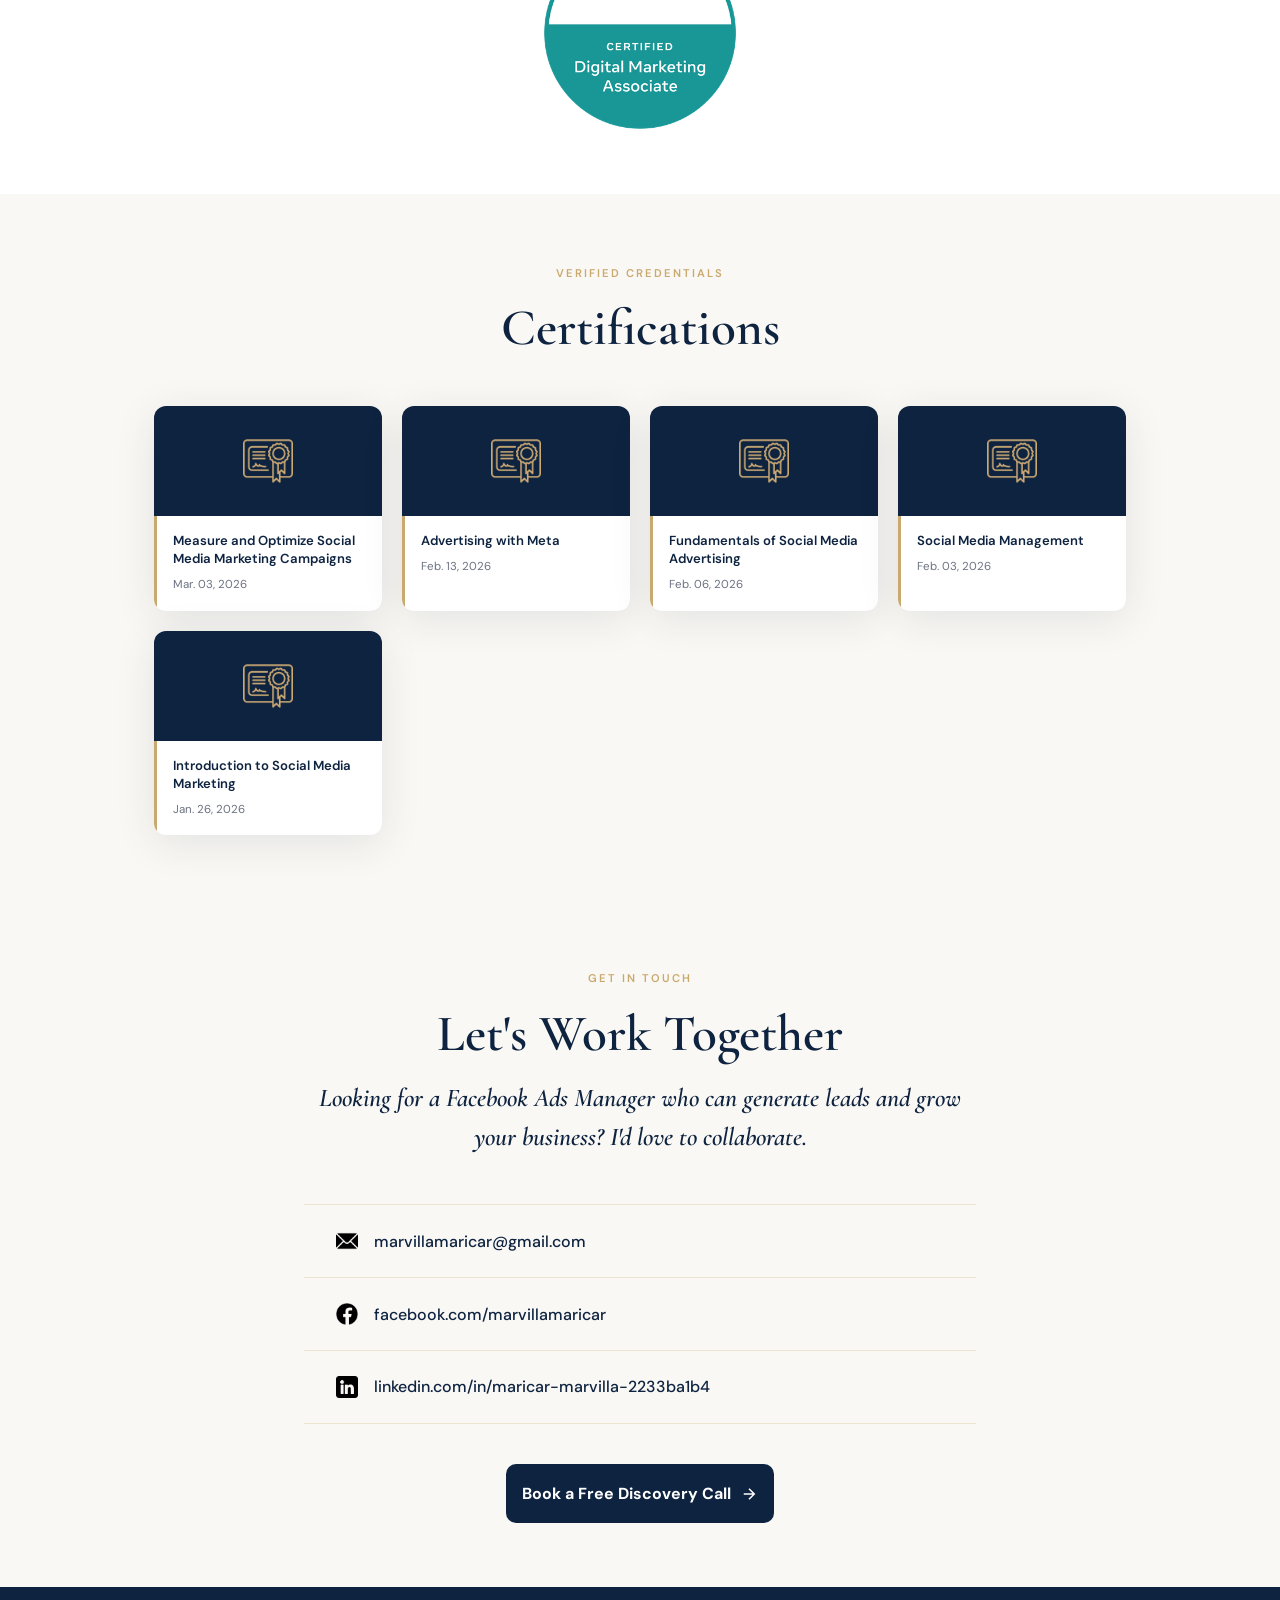
==== commit 963aa663: "update" ====
--- a/docs/index.html
+++ b/docs/index.html
@@ -609,18 +609,37 @@
   <div class="container">
     <div class="label-tag" style="text-align:center;display:block;">My Stack</div>
     <h2 class="section-title light center" style="margin-bottom:3rem;">Tools &amp; Platforms</h2>
-    <div class="tools-grid">
-      <div class="tool-card reveal reveal-delay-1">
-        <img src="./img/top/icon/ads_icon.png" alt="Facebook Ads Manager" />
-      </div>
-      <div class="tool-card reveal reveal-delay-2">
-        <img src="./img/top/icon/business_icon.png" alt="Meta Business Suite" />
-      </div>
-      <div class="tool-card reveal reveal-delay-3">
-        <img src="./img/top/icon/canva_icon.png" alt="Canva" />
-      </div>
-      <div class="tool-card reveal reveal-delay-4">
-        <img src="./img/top/icon/gsheets_icon.png" alt="Google Sheets" />
+    <div class="tools-pills">
+      <div class="pills-wrap">
+        <h2>Marketing</h2>
+        <div class="flex">
+          <div class="pills">Meta Ads Manager</div>
+          <div class="pills">Meta Business Suite</div>
+        </div>
+      </div>
+      <div class="pills-wrap">
+        <h2>Design</h2>
+        <div class="flex">
+          <div class="pills">Canva</div>
+          <div class="pills">Capcut</div>
+        </div>
+      </div>
+      <div class="pills-wrap">
+        <h2>Productivity</h2>
+        <div class="flex">
+          <div class="pills">Google Workspace</div>
+          <div class="pills">ClickUp</div>
+          <div class="pills">Notion</div>
+          <div class="pills">Asana</div>
+          <div class="pills">Slack</div>
+        </div>
+      </div>
+      <div class="pills-wrap">
+        <h2>Analytics</h2>
+        <div class="flex">
+          <div class="pills">Google Sheets</div>
+          <div class="pills">Meta Report</div>
+        </div>
       </div>
     </div>
   </div>
--- a/docs/css/style.css
+++ b/docs/css/style.css
@@ -701,26 +701,32 @@
 
 /* ===== TOOLS ===== */
 .tools { background: var(--navy); }
+.tools .container {
+  max-width: unset;
+}
 .tools .section-title { color: var(--white); text-align: center; margin-bottom: 3rem; }
-.tools-grid {
-  display: grid;
-  grid-template-columns: repeat(4, 1fr);
-  gap: 1.5rem;
-}
-.tool-card {
-  background: var(--cream);
-  border: 1px solid rgba(201,169,110,0.15);
-  border-radius: var(--radius);
-  padding: 2rem 1.5rem;
-  display: flex;
-  align-items: center;
+.tools-pills {
+  display: flex;
+  flex-wrap: wrap;
   justify-content: center;
-  transition: background var(--transition), transform var(--transition);
-}
-.tool-card:hover {
-  transform: translateY(-4px);
-}
-.tool-card img { height: 60px; object-fit: contain; }
+  gap: 10px 20px;
+}
+.tools-pills .pills-wrap {
+  width: fit-content;
+}
+.tools-pills .pills-wrap h2 {
+  color: #fff;
+}
+.tools-pills .pills-wrap .flex {
+  display: flex;
+  gap: 5px;
+}
+.tools-pills .pills-wrap .flex .pills {
+  background-color: var(--gold);
+  border-radius: 100vh;
+  padding: 0px 35px;
+  font-size: 22px;
+}
 
 /* ===== BADGE ===== */
 .badge { background: var(--white); }
@@ -1013,7 +1019,9 @@
   .strategy-wrap { grid-template-columns: 1fr; gap: 2rem; }
   .strategy-sticky { position: static; }
   .add-exp-grid { grid-template-columns: 1fr; }
-  .tools-grid { grid-template-columns: repeat(2, 1fr); }
+  .tools-pills .pills-wrap .flex {flex-direction: column;}
+  .tools-pills .pills-wrap {width: 100%;}
+  .tools-pills .pills-wrap .flex .pills {width: fit-content;}
 }
 
 @media (max-width: 768px) {
@@ -1064,7 +1072,6 @@
 }
 
 @media (max-width: 480px) {
-  .tools-grid { grid-template-columns: repeat(2, 1fr); }
   .certs-grid { grid-template-columns: 1fr; }
   .case-metrics { flex-direction: column; }
   .exp-item {
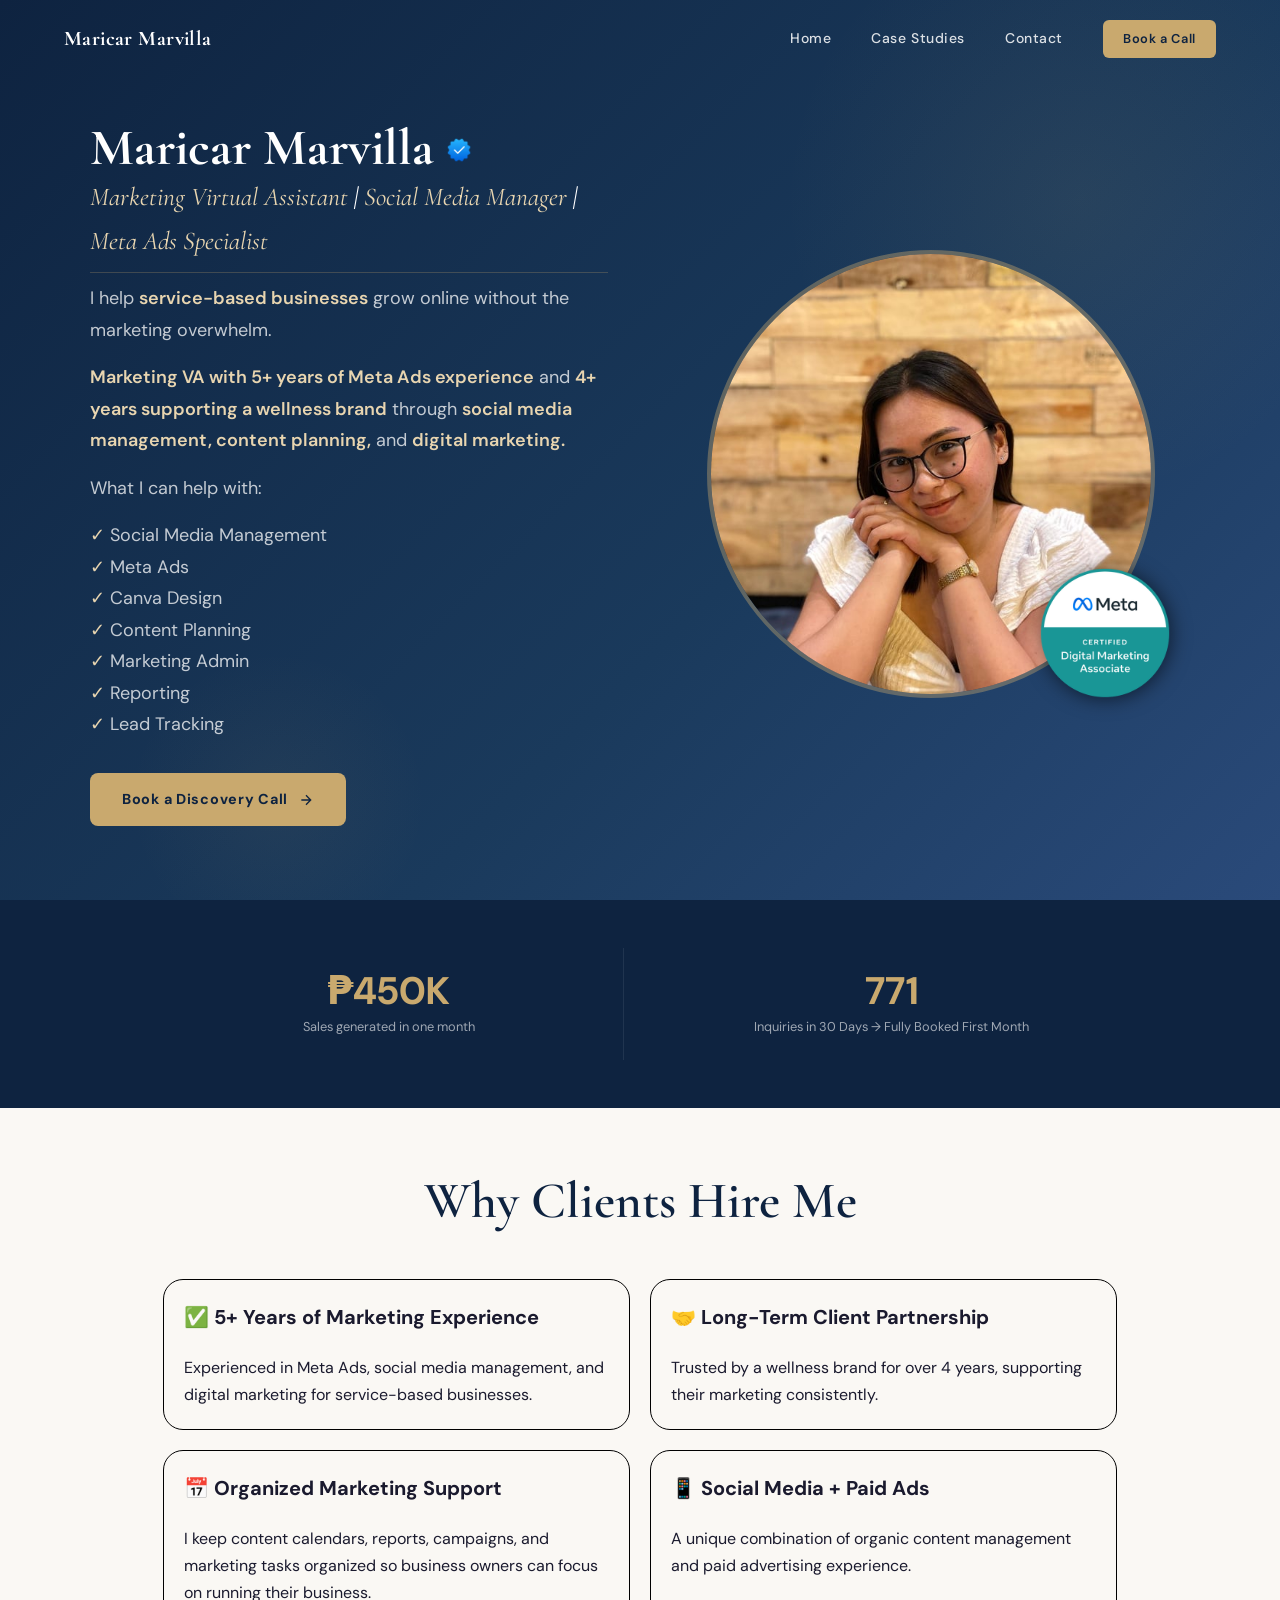
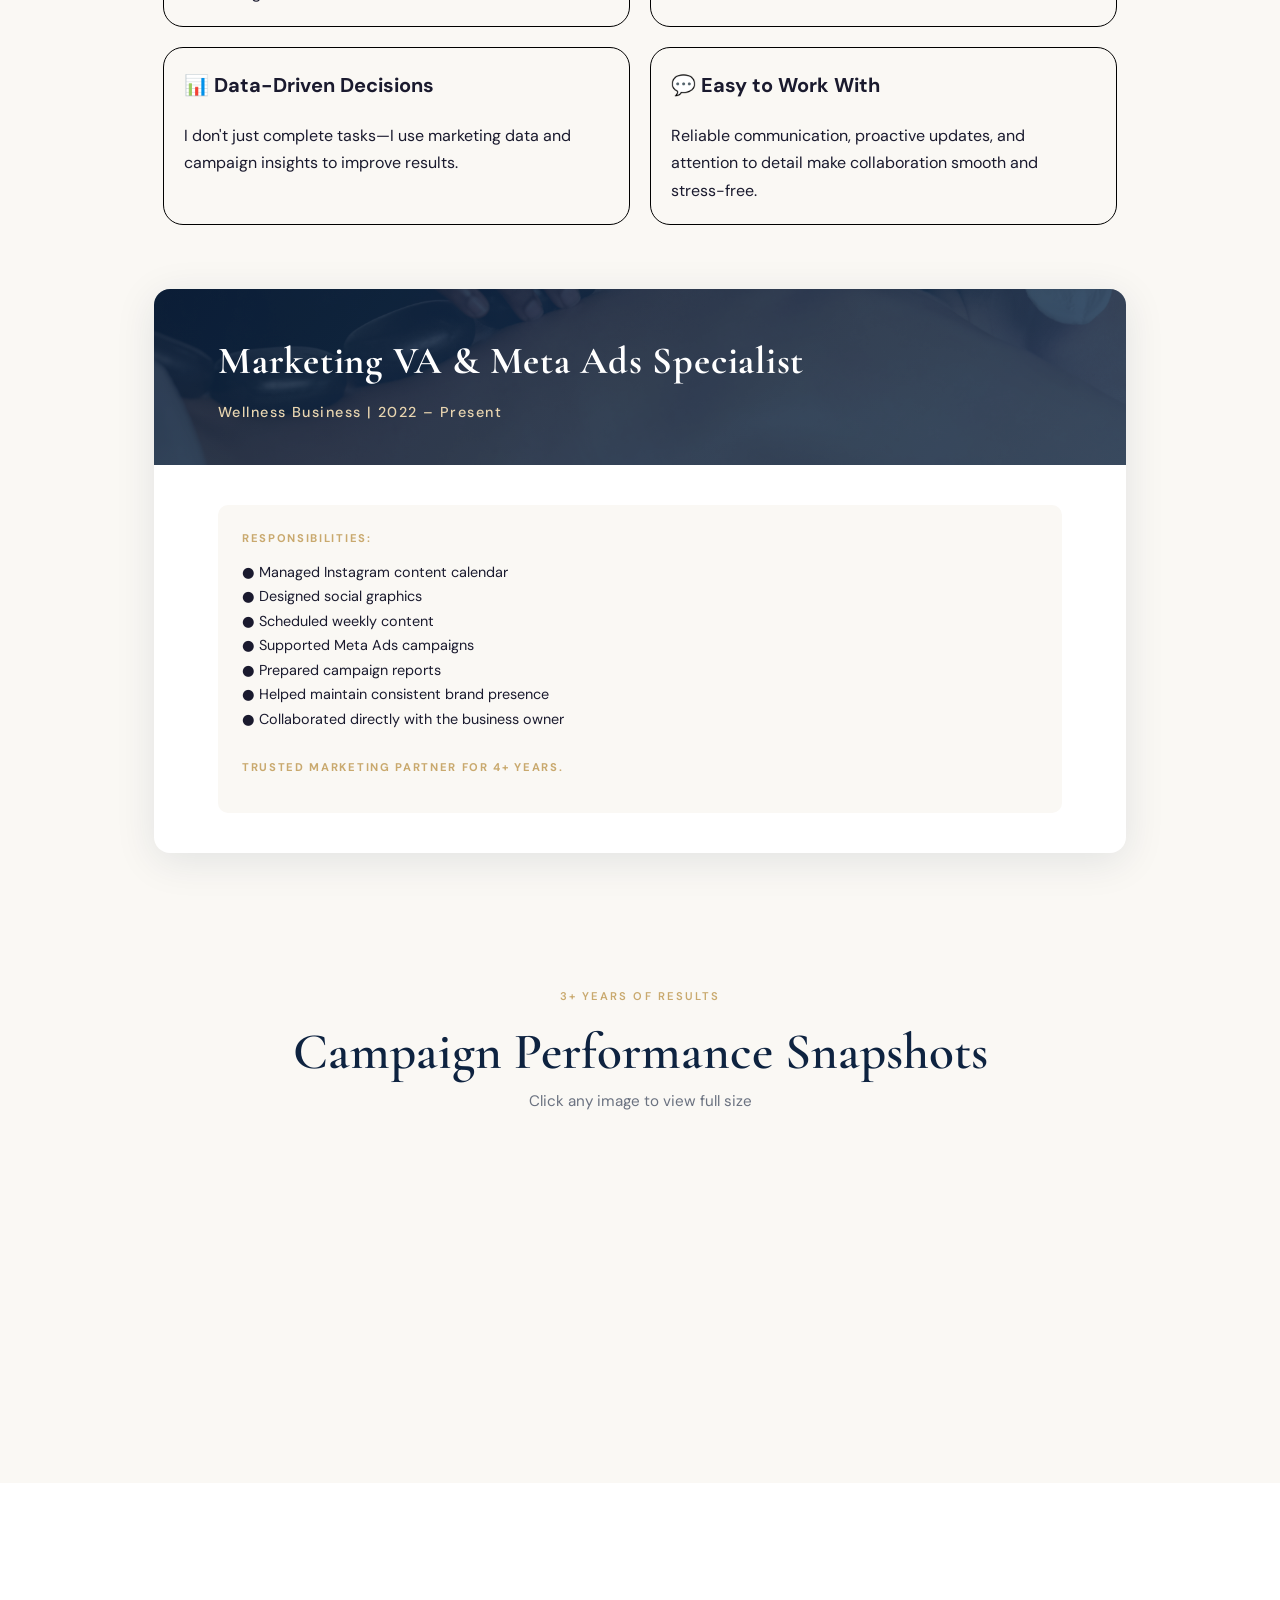
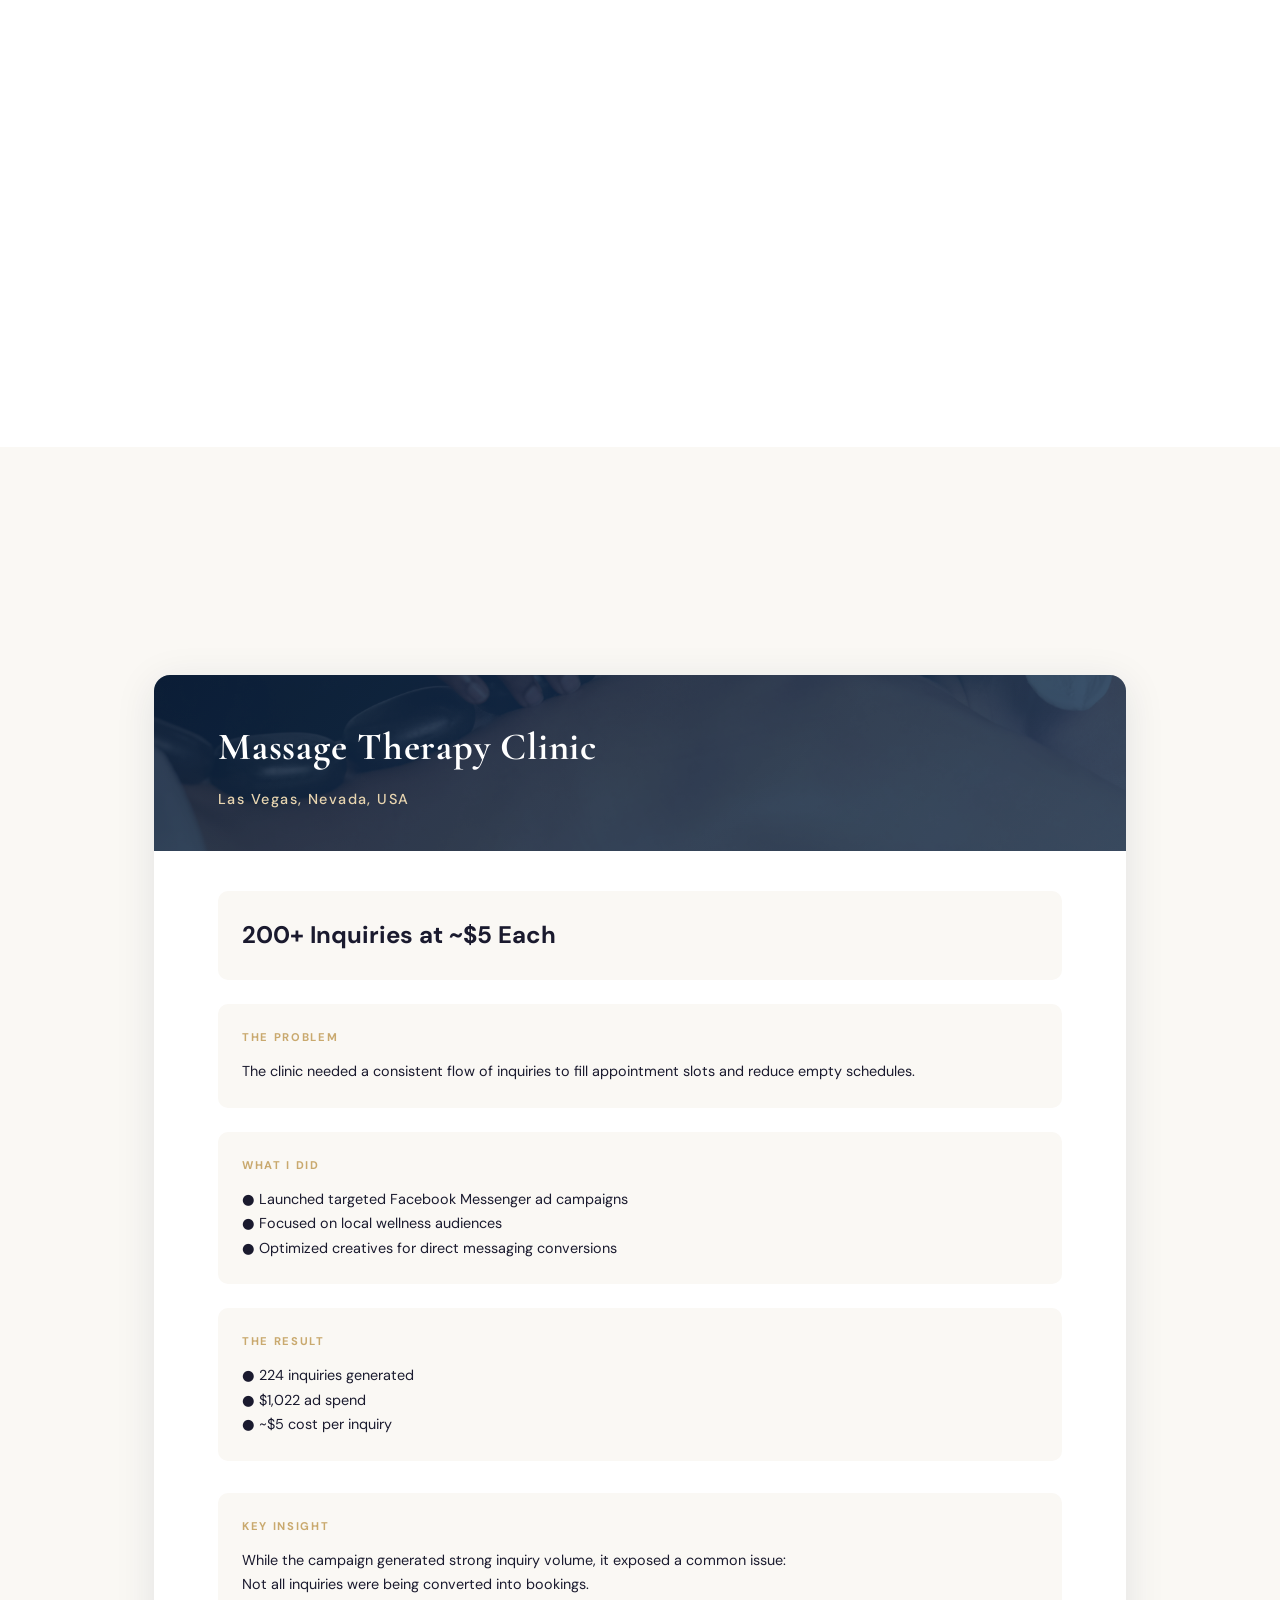
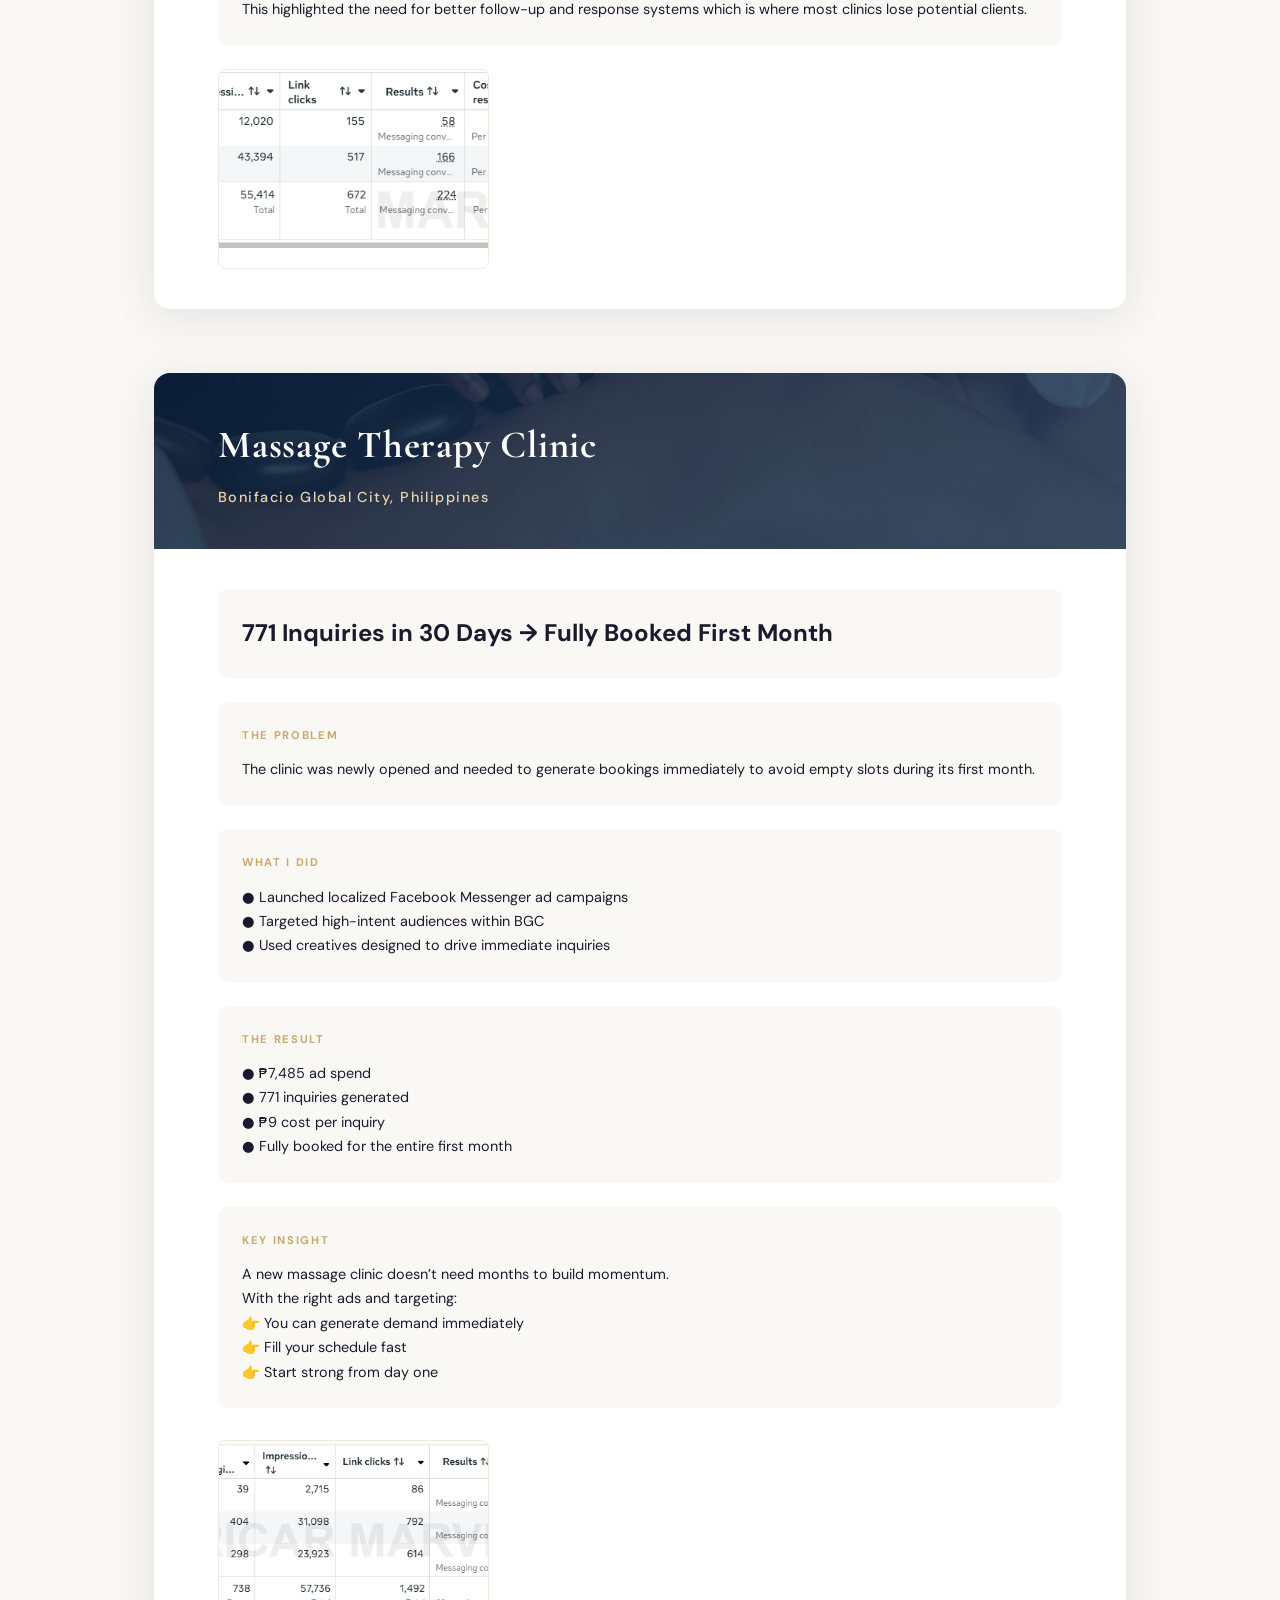
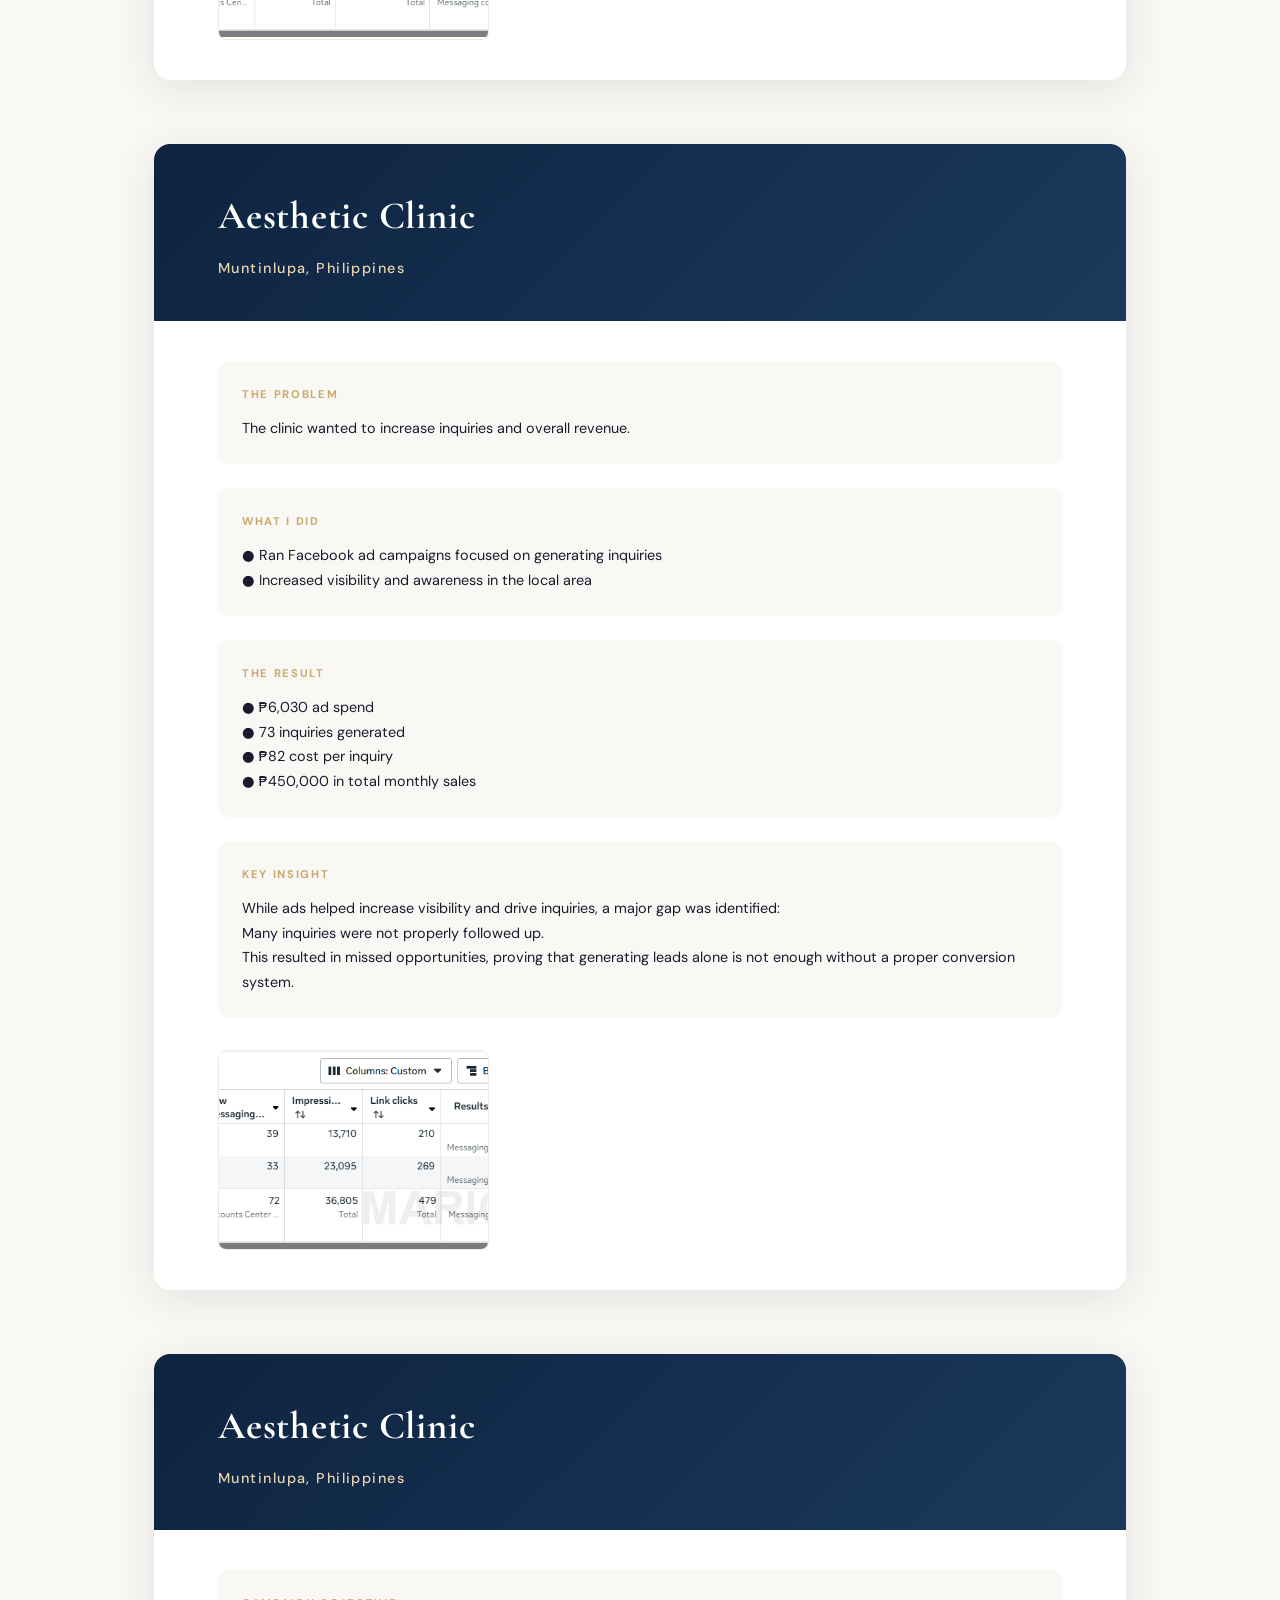
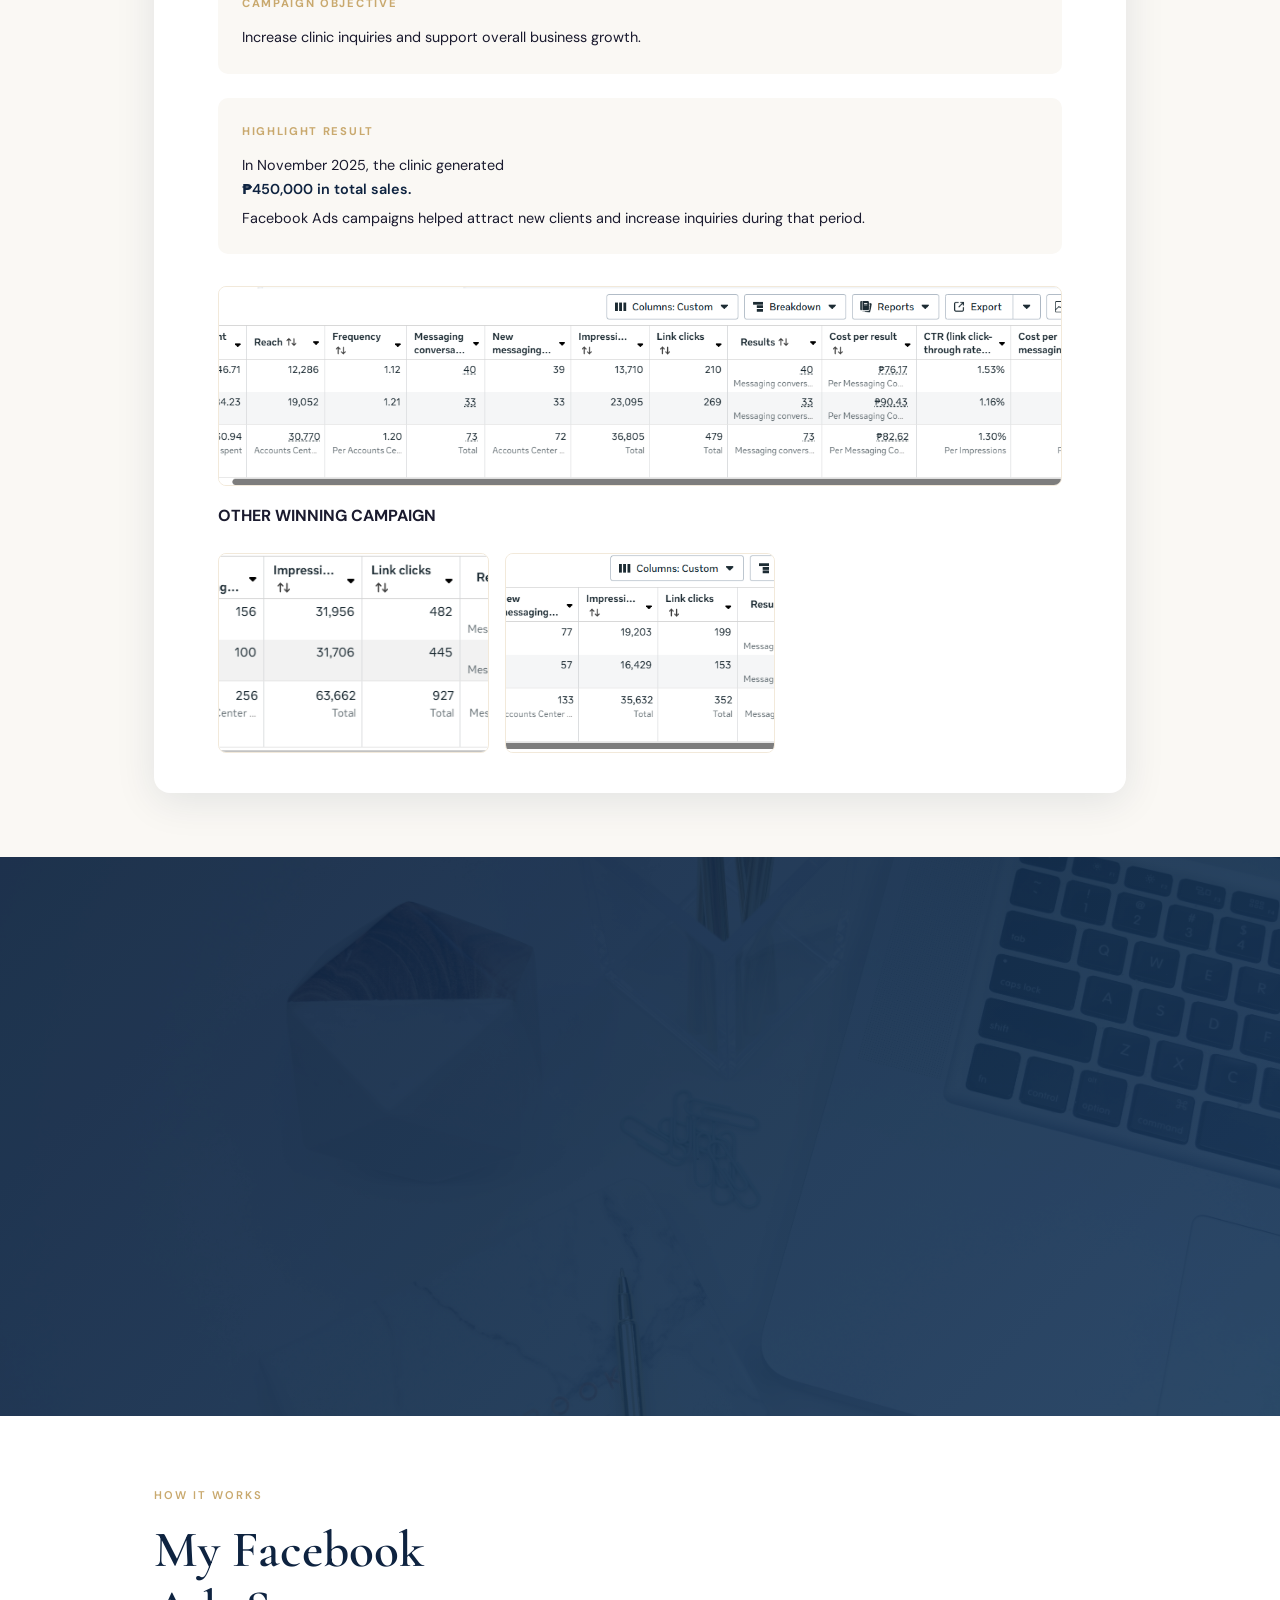
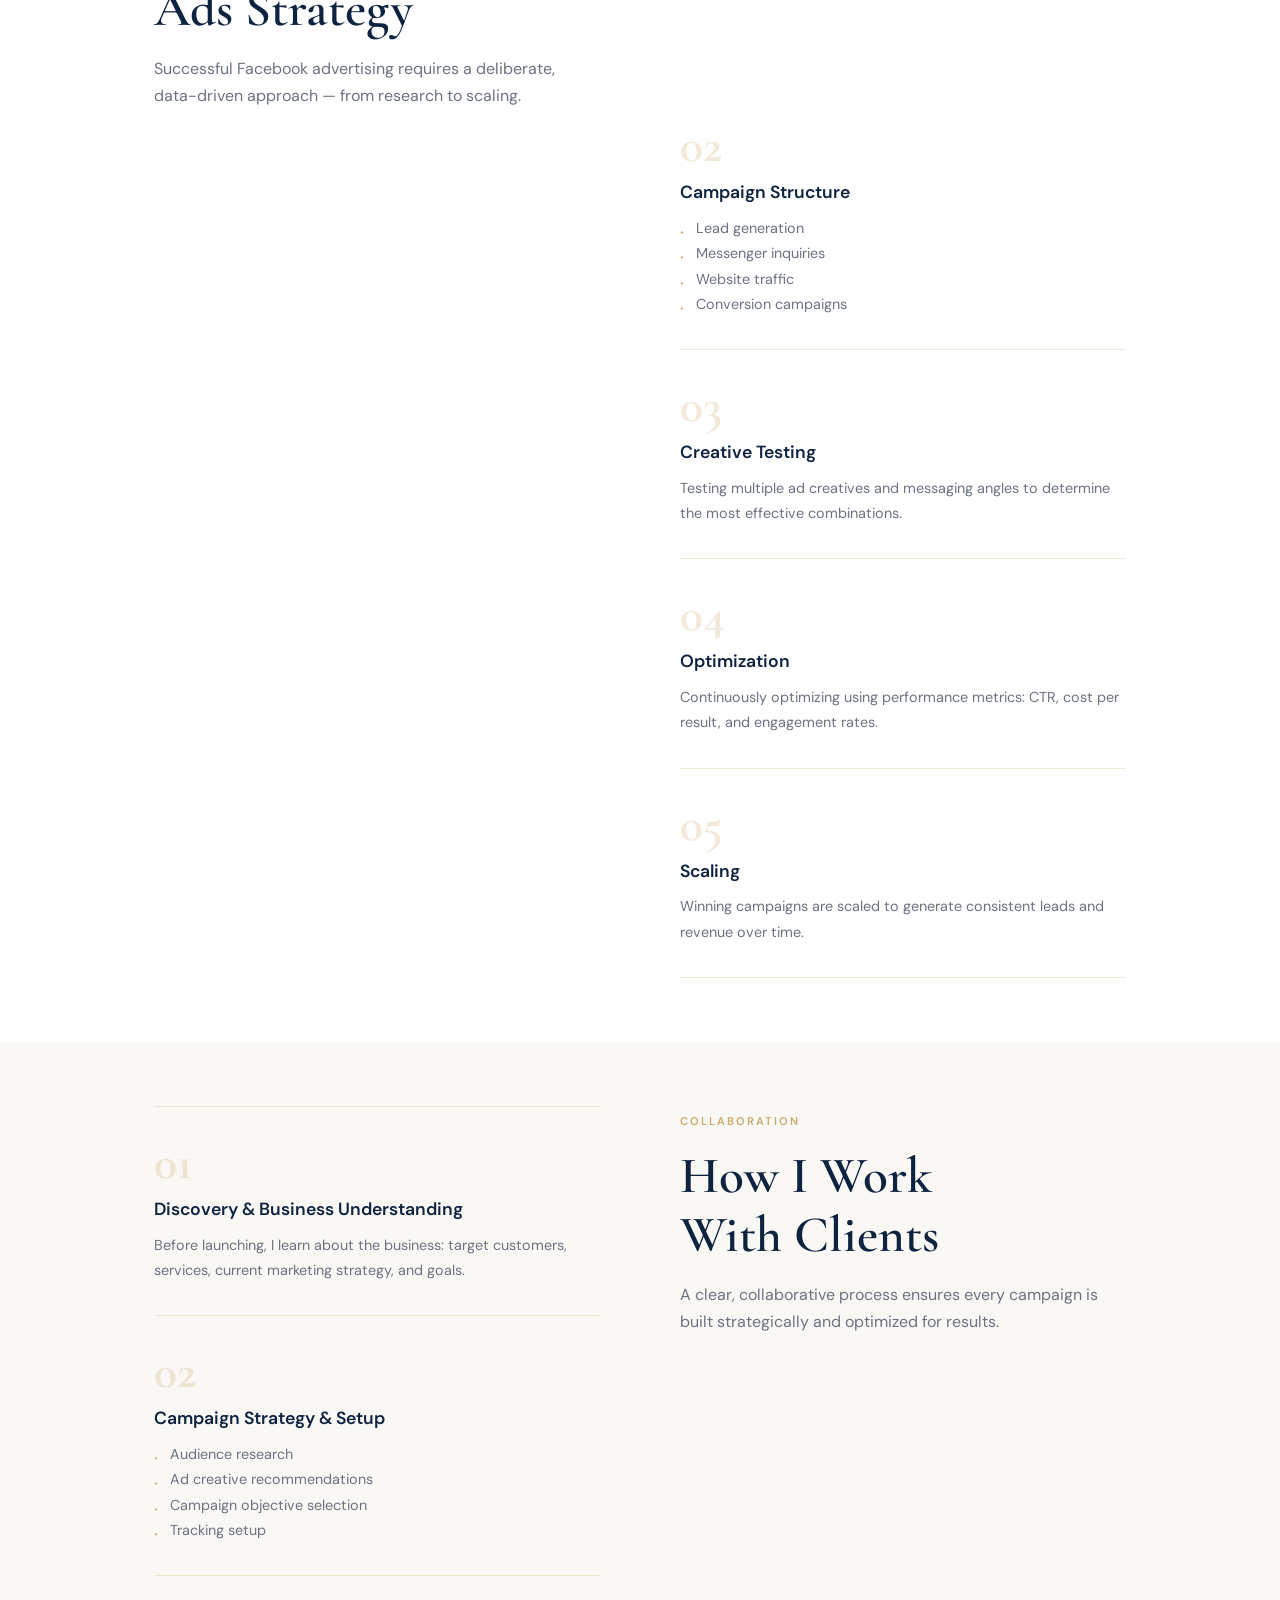
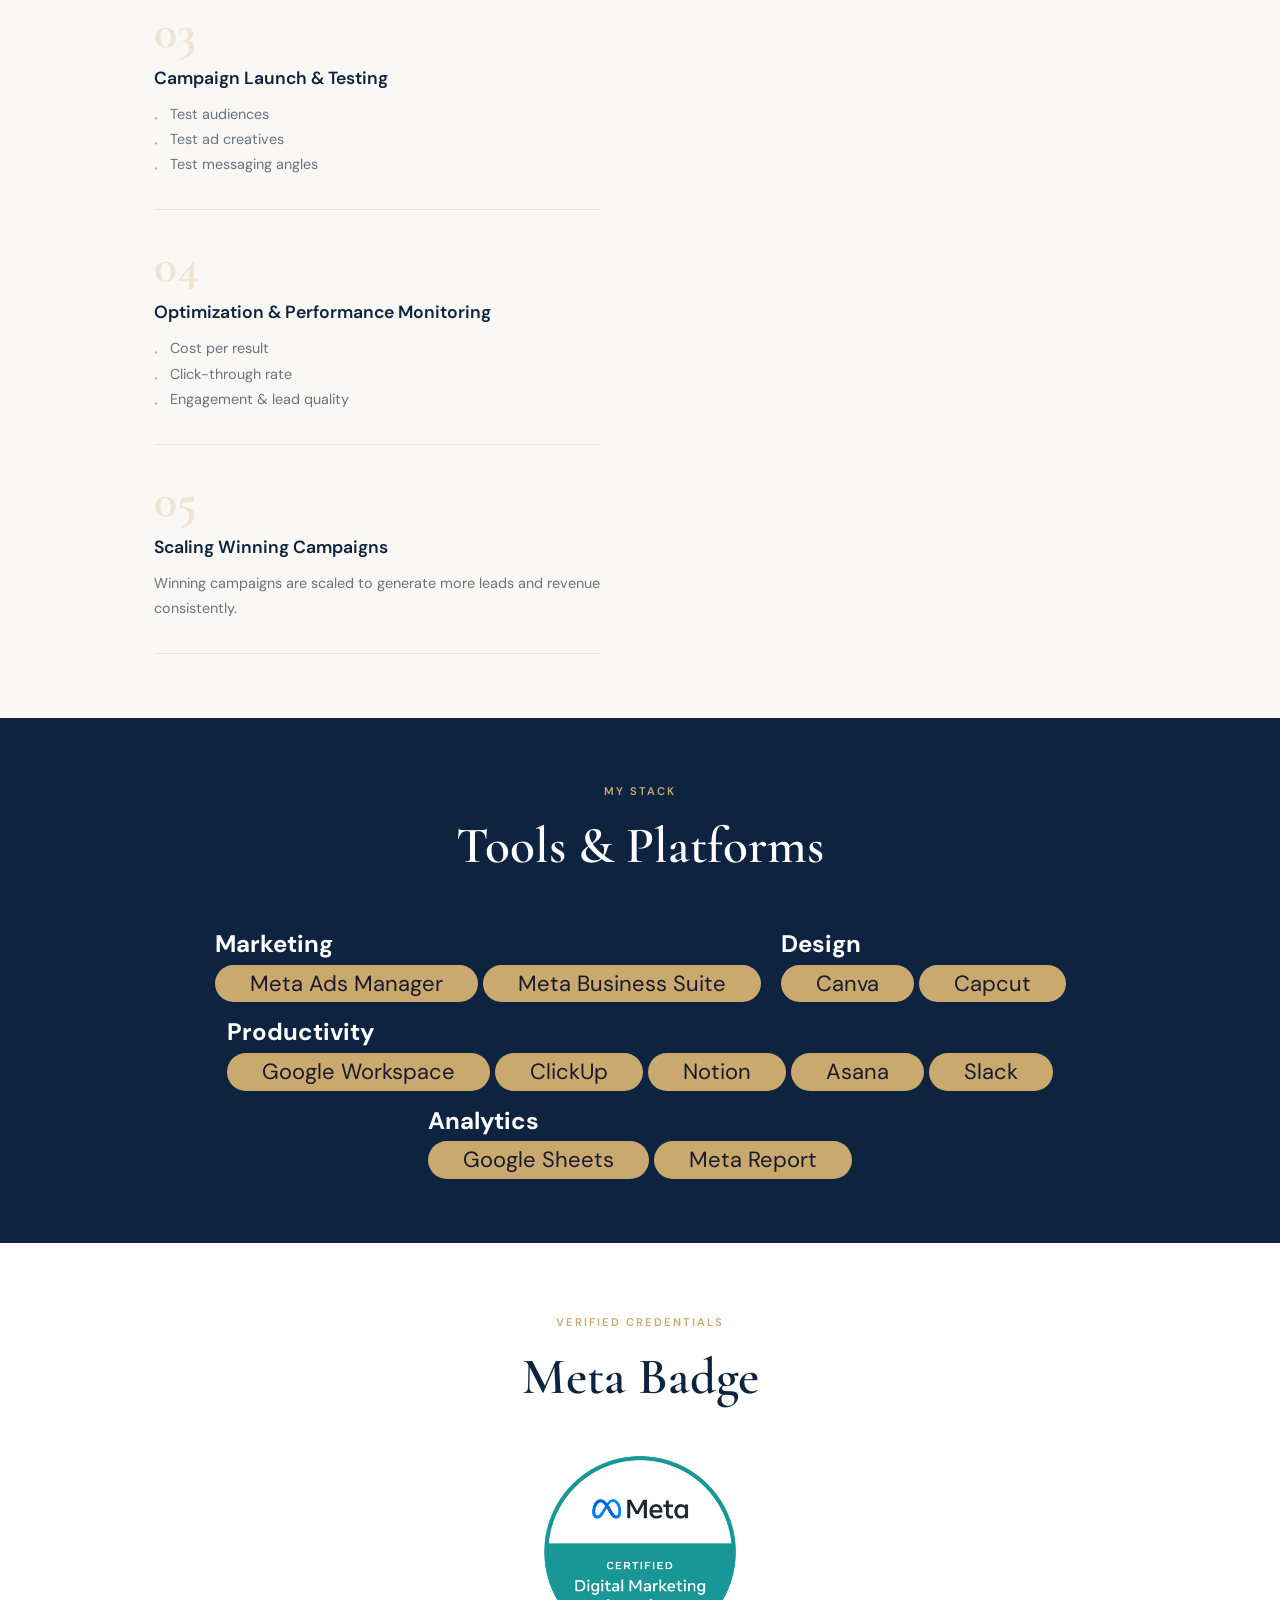
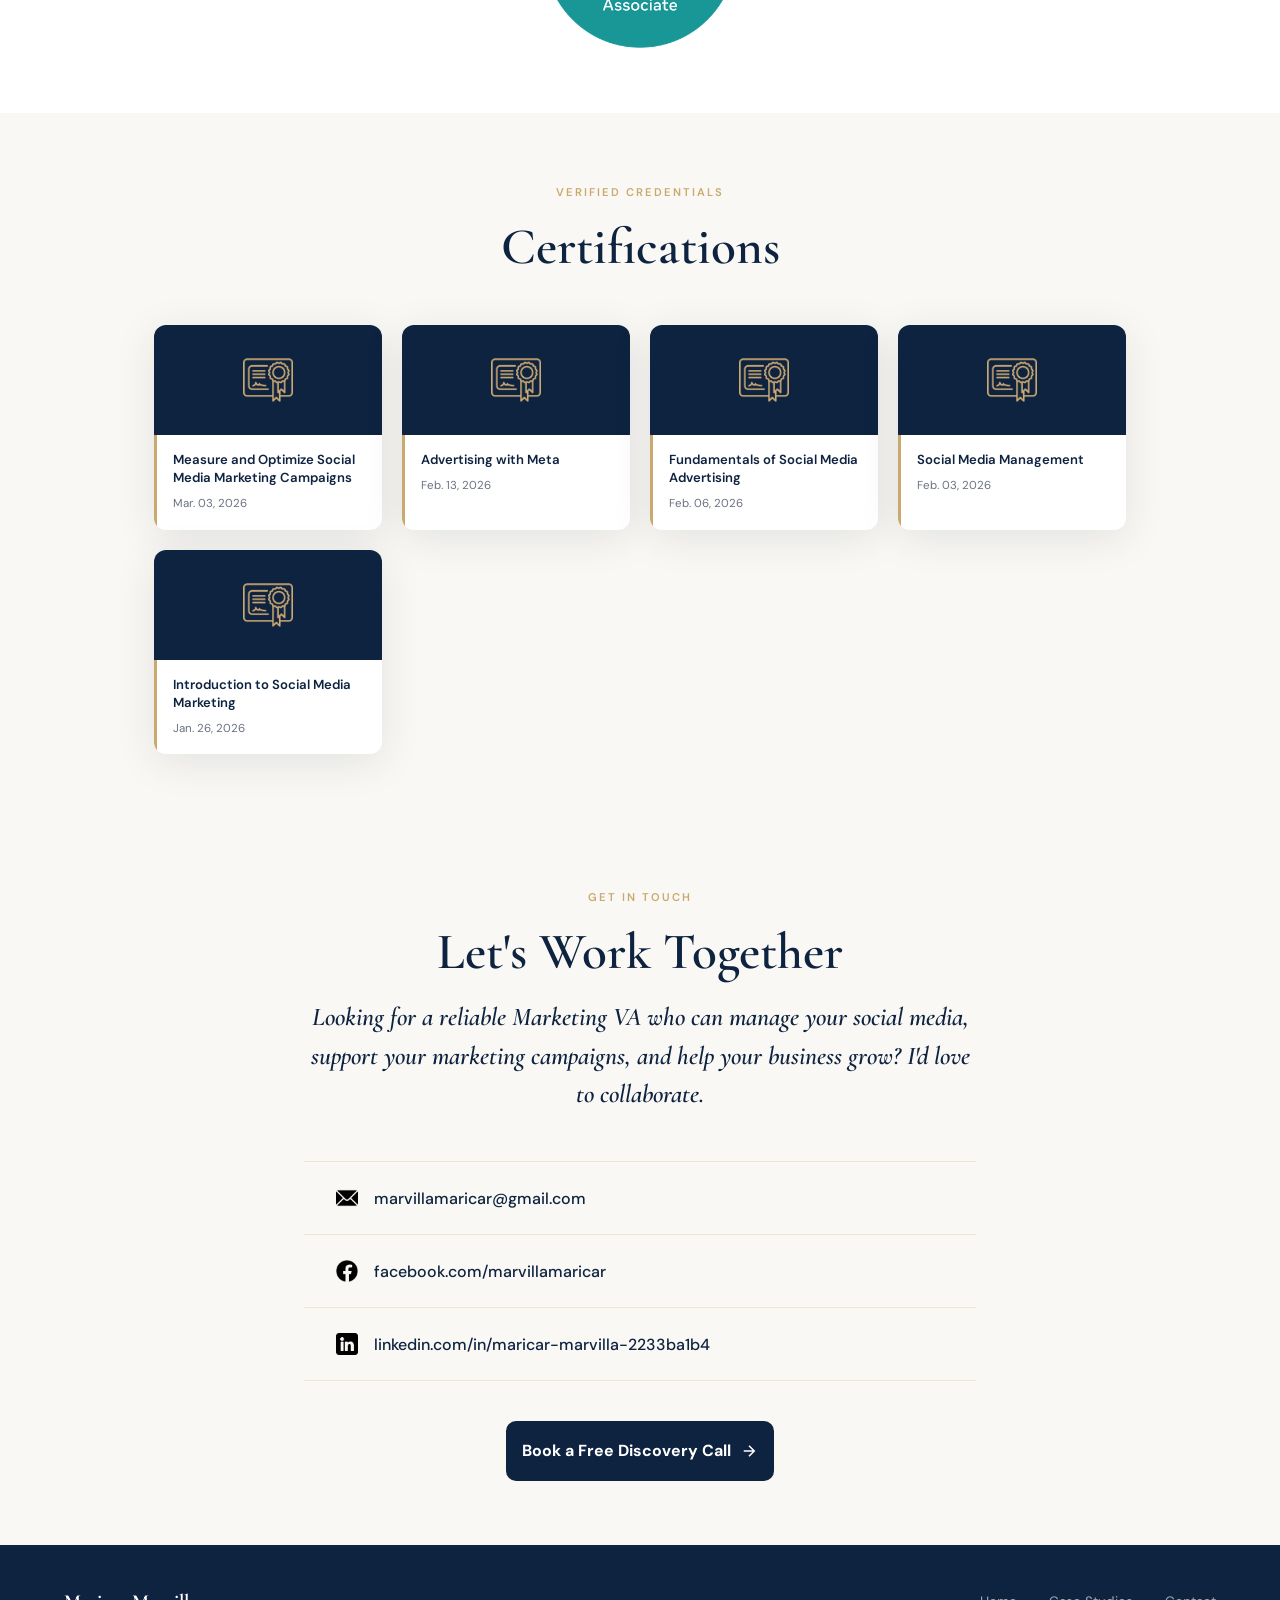
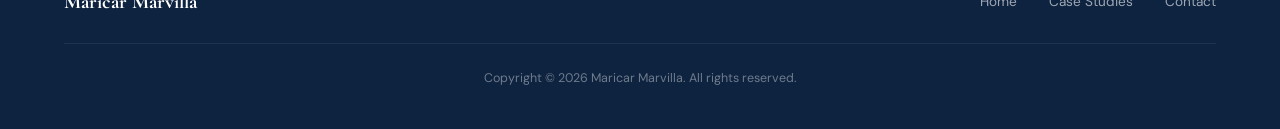
==== commit 9efb26db: "update" ====
--- a/docs/index.html
+++ b/docs/index.html
@@ -18,7 +18,7 @@
 
 <!-- ===== HEADER ===== -->
 <header class="header" id="header">
-  <div class="header-logo">Maricar Marvilla</div>
+  <a href="#" class="header-logo">Maricar Marvilla</a>
   <nav class="header-nav">
     <a href="#">Home</a>
     <a href="#case-studies">Case Studies</a>
@@ -80,17 +80,52 @@
         <div class="stat-num">771</div>
         <div class="stat-label">Inquiries in 30 Days → Fully Booked First Month</div>
       </div>
-      <div class="stat-item reveal reveal-delay-3">
+      <!-- <div class="stat-item reveal reveal-delay-3">
         <div class="stat-num">$0.18</div>
         <div class="stat-label">Lowest cost per click achieved</div>
       </div>
       <div class="stat-item reveal reveal-delay-4">
         <div class="stat-num">26×</div>
         <div class="stat-label">ROAS — ₱68.7K revenue on ₱2.6K spend</div>
-      </div>
+      </div> -->
     </div>
   </div>
 </div>
+
+<section class="hire-me section">
+  <div class="container">
+    <div class="reveal" style="text-align:center; margin-bottom: 3rem;">
+      <h2 class="section-title">Why Clients Hire Me</h2>
+    </div>
+
+    <div class="cards">
+      <div class="card">
+        <h2>✅ 5+ Years of Marketing Experience</h2>
+        <p>Experienced in Meta Ads, social media management, and digital marketing for service-based businesses.</p>
+      </div>
+      <div class="card">
+        <h2>🤝 Long-Term Client Partnership</h2>
+        <p>Trusted by a wellness brand for over 4 years, supporting their marketing consistently.</p>
+      </div>
+      <div class="card">
+        <h2>📅 Organized Marketing Support</h2>
+        <p>I keep content calendars, reports, campaigns, and marketing tasks organized so business owners can focus on running their business.</p>
+      </div>
+      <div class="card">
+        <h2>📱 Social Media + Paid Ads</h2>
+        <p>A unique combination of organic content management and paid advertising experience.</p>
+      </div>
+      <div class="card">
+        <h2>📊 Data-Driven Decisions</h2>
+        <p>I don't just complete tasks—I use marketing data and campaign insights to improve results.</p>
+      </div>
+      <div class="card">
+        <h2>💬 Easy to Work With</h2>
+        <p>Reliable communication, proactive updates, and attention to detail make collaboration smooth and stress-free.</p>
+      </div>
+    </div>
+  </div>
+</section>
 
 <!-- ===== SECTION 2: THE REAL PROBLEM ===== -->
 <!-- <section class="real-problem section reveal">
@@ -150,8 +185,7 @@
   </div>
 </section> -->
 
-<!-- ===== CASE STUDIES ===== -->
-<section class="case-studies section" id="case-studies">
+<section class="case-studies section">
   <div class="container">
     <div class="cases-list">
       <div class="case-card reveal">
@@ -199,14 +233,14 @@
         <div class="snap-card-label">771 Inquiries in 30 Days → Fully Booked First Month</div>
         <img src="./img/top/case-study/img02.png" alt="Campaign snapshot 2" class="snap-card-img" onclick="openModal(this.src)" />
       </div>
-      <div class="snap-card reveal reveal-delay-3">
+      <!-- <div class="snap-card reveal reveal-delay-3">
         <div class="snap-card-label">$0.18 Cost Per Click Campaign</div>
         <img src="./img/top/snapshot/img03.png" alt="Campaign snapshot 3" class="snap-card-img" onclick="openModal(this.src)" />
       </div>
       <div class="snap-card reveal reveal-delay-4">
         <div class="snap-card-label">₱68,700 Revenue from ₱2,600 Ad Spend</div>
         <img src="./img/top/snapshot/img04.png" alt="Campaign snapshot 4" class="snap-card-img" onclick="openModal(this.src)" />
-      </div>
+      </div> -->
     </div>
   </div>
 </section>
@@ -239,7 +273,7 @@
         <span class="exp-name">Massage Therapy Clinic — BGC, Taguig</span>
         <span class="exp-tag">Fully Booked Campaign</span>
       </div>
-      <div class="exp-item">
+      <!-- <div class="exp-item">
         <span class="exp-number">05</span>
         <span class="exp-name">Shoe Cleaning Service — Manila, Philippines</span>
         <span class="exp-tag">Revenue Campaign</span>
@@ -248,7 +282,7 @@
         <span class="exp-number">06</span>
         <span class="exp-name">Tap Dance Coaching Program — USA</span>
         <span class="exp-tag">Lead Generation</span>
-      </div>
+      </div> -->
     </div>
   </div>
 </section>
@@ -411,7 +445,7 @@
       </div>
 
       <!-- Case 5 -->
-      <div class="case-card reveal">
+      <!-- <div class="case-card reveal">
         <div class="case-banner bg03">
           <h2>Shoe Cleaning Service</h2>
           <h3>Manila, Philippines</h3>
@@ -441,10 +475,10 @@
             <img src="./img/top/case-study/shoe03.png" alt="" class="case-img" onclick="openModal(this.src)" />
           </div>
         </div>
-      </div>
+      </div> -->
 
       <!-- Case 6 -->
-      <div class="case-card reveal">
+      <!-- <div class="case-card reveal">
         <div class="case-banner bg04">
           <h2>Tap Dance Coaching Program</h2>
           <h3>United States</h3>
@@ -478,7 +512,7 @@
             <img src="./img/top/case-study/dance03.png" alt="" class="case-img" onclick="openModal(this.src)" />
           </div>
         </div>
-      </div>
+      </div> -->
       
     </div>
   </div>
@@ -746,7 +780,7 @@
     <div class="reveal" style="text-align:center; margin-bottom:3rem;">
       <div class="label-tag">Get In Touch</div>
       <h2 class="section-title">Let's Work Together</h2>
-      <p class="contact-sub">Looking for a Facebook Ads Manager who can generate leads and grow your business? I'd love to collaborate.</p>
+      <p class="contact-sub">Looking for a reliable Marketing VA who can manage your social media, support your marketing campaigns, and help your business grow? I'd love to collaborate.</p>
     </div>
     <div class="contact-links reveal">
       <div class="contact-link-item">
--- a/docs/css/style.css
+++ b/docs/css/style.css
@@ -363,7 +363,7 @@
 }
 .stats-grid {
   display: grid;
-  grid-template-columns: repeat(4, 1fr);
+  grid-template-columns: repeat(2, 1fr);
   gap: 2rem;
   text-align: center;
 }
@@ -382,6 +382,33 @@
   color: rgba(255,255,255,0.6);
   font-weight: 400;
   line-height: 1.4;
+}
+
+.hire-me.section {
+  padding-bottom: 0;
+}
+
+.hire-me .cards {
+  display: flex;
+  flex-wrap: wrap;
+  justify-content: center;
+  gap: 20px;
+}
+
+.hire-me .cards .card {
+  width: 48%;
+  padding: 20px;
+  border-radius: 20px;
+  border: solid 1px #000;
+}
+
+.hire-me .cards .card h2 {
+  font-size: 20px;
+  margin-bottom: 20px;
+}
+
+.hire-me .cards .card p {
+
 }
 
 /* ===== SNAPSHOT ===== */
@@ -1087,4 +1114,8 @@
   .badge_cards .card {
     width: calc(100% / 1);
   }
+
+  .hire-me .cards .card {
+    width: 100%;
+  }
 }
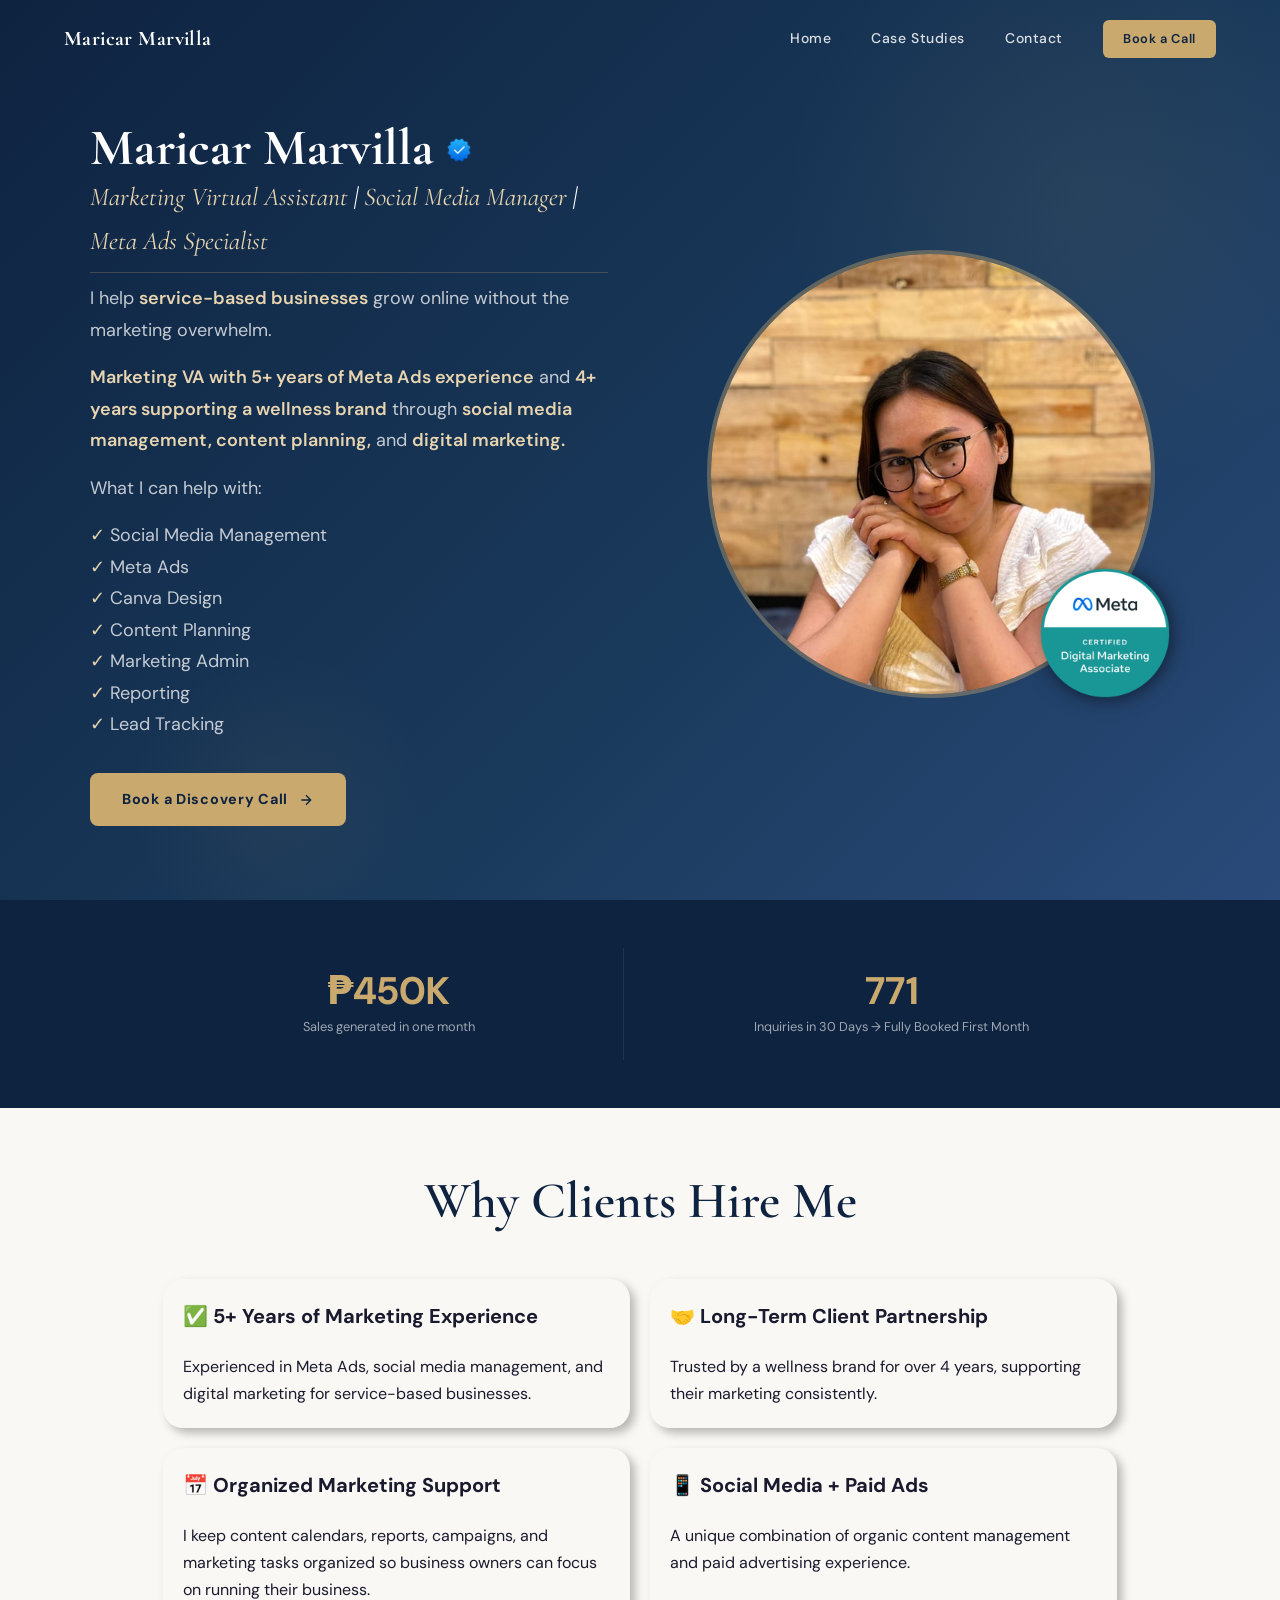
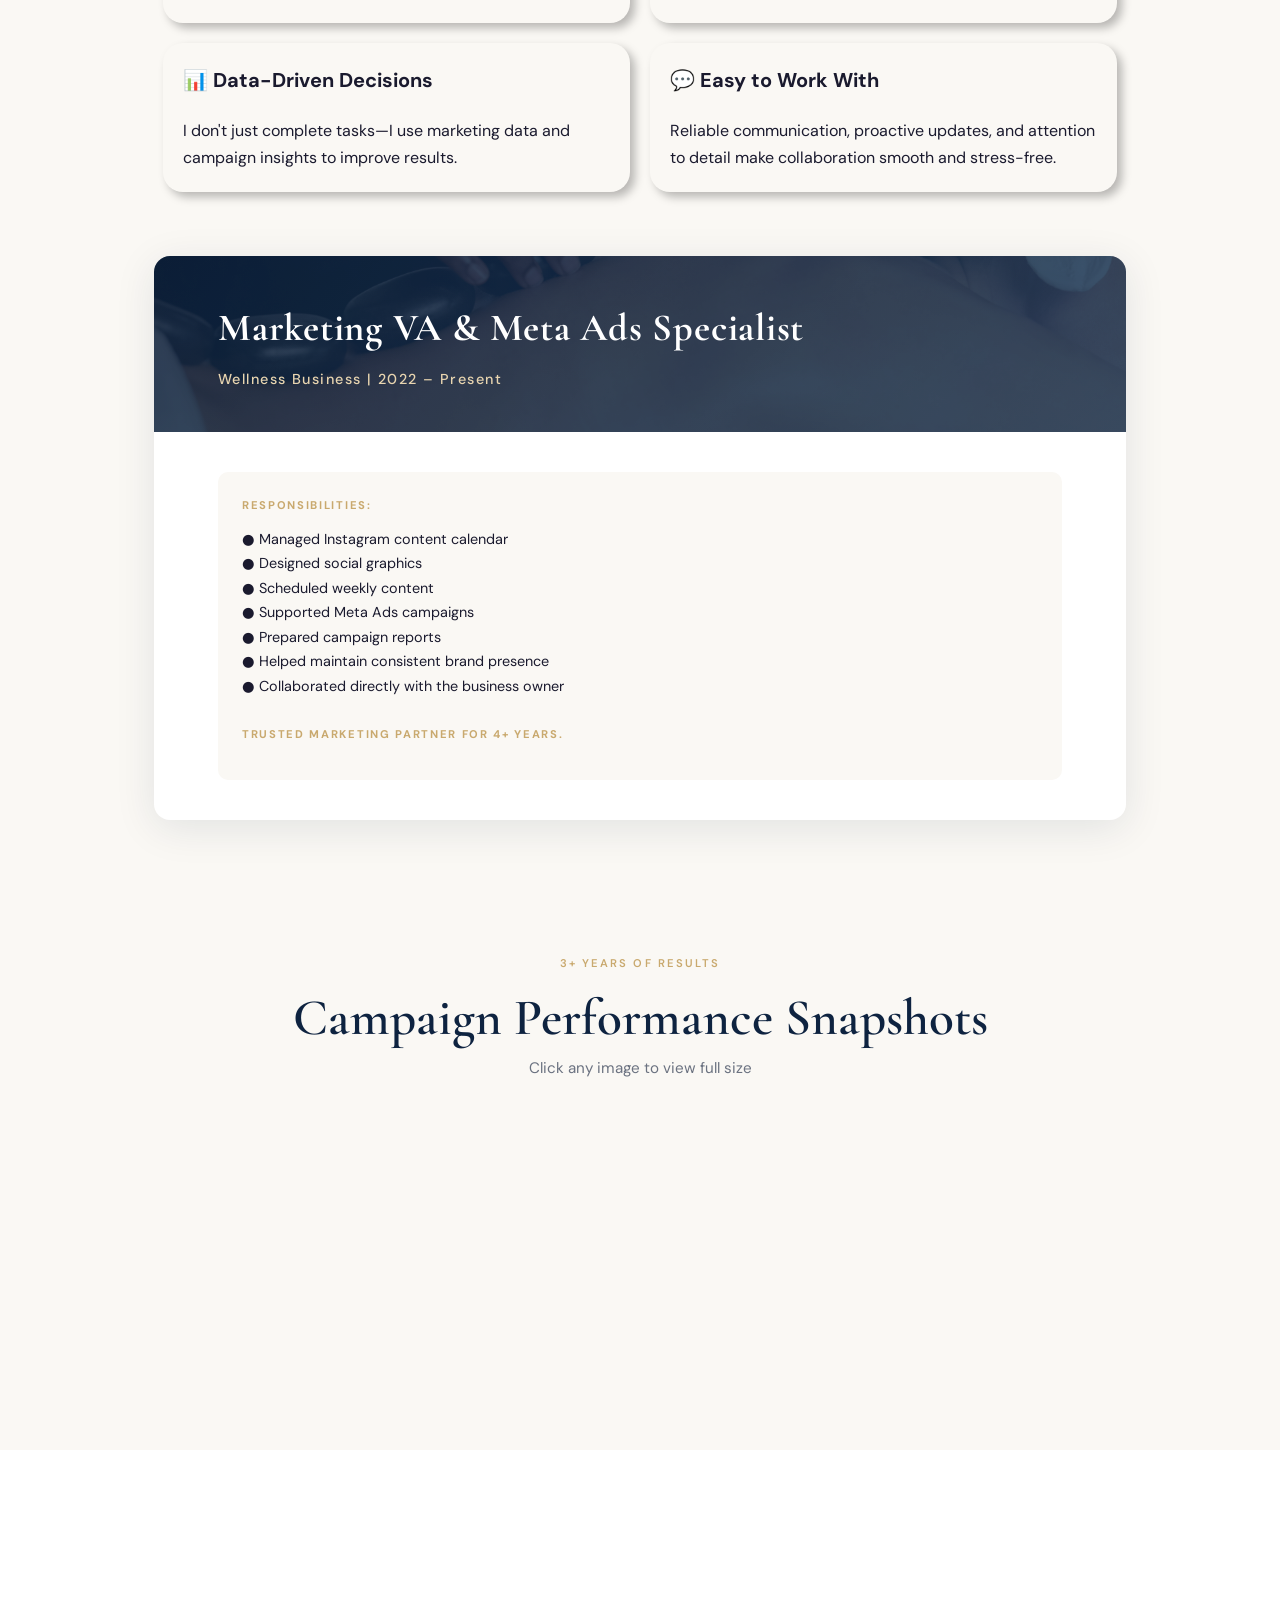
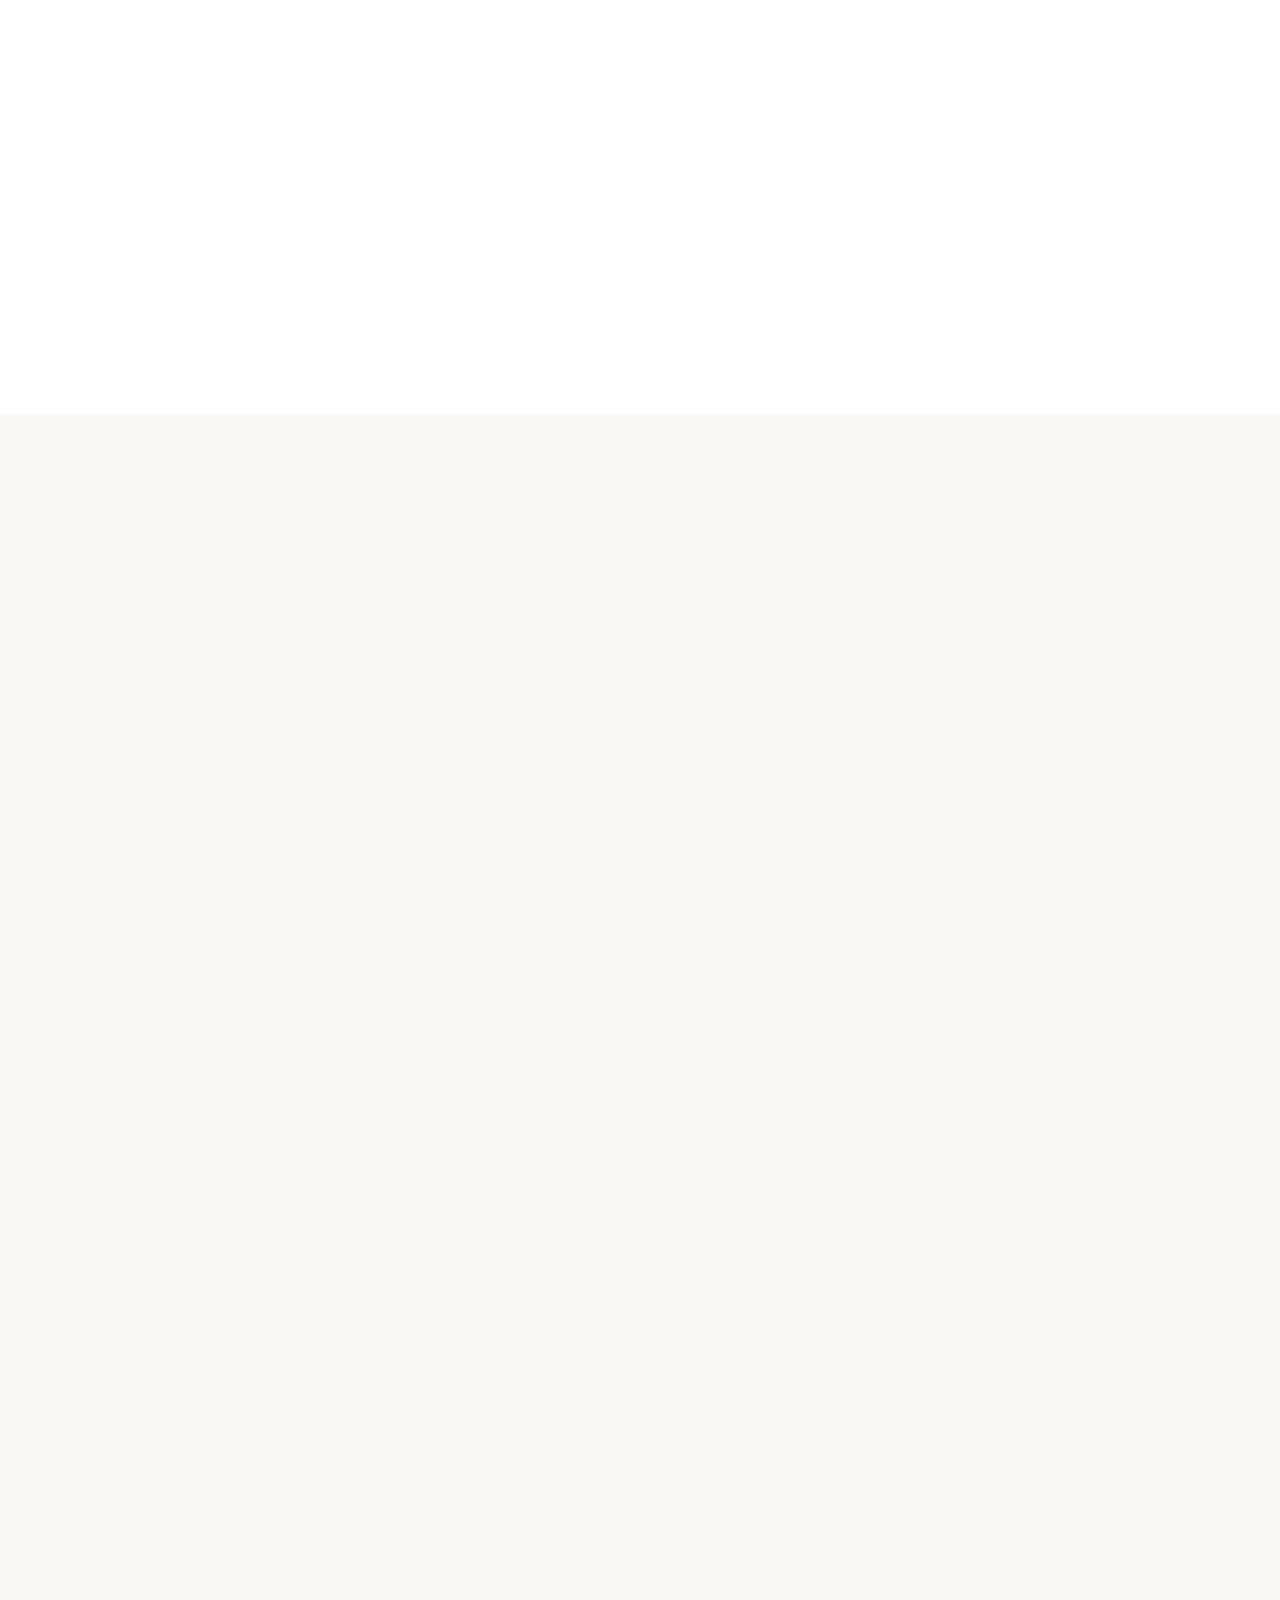
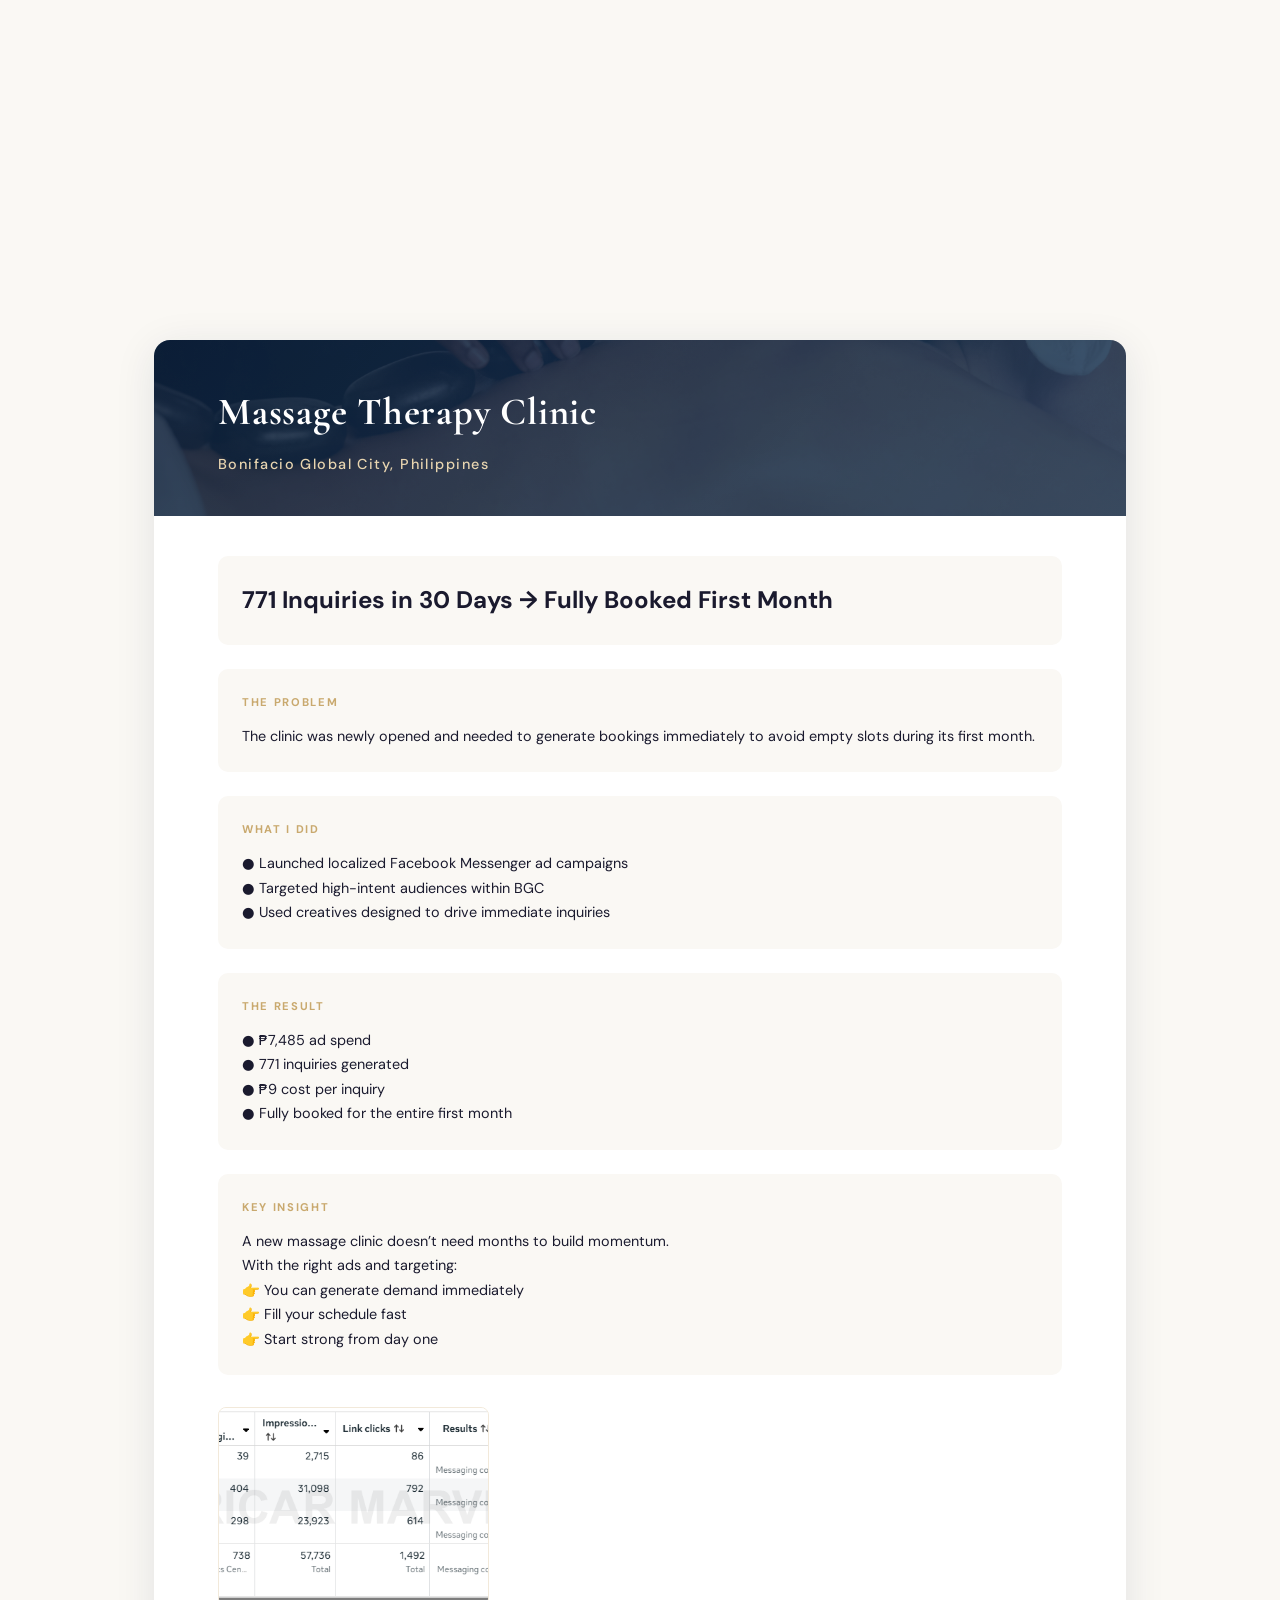
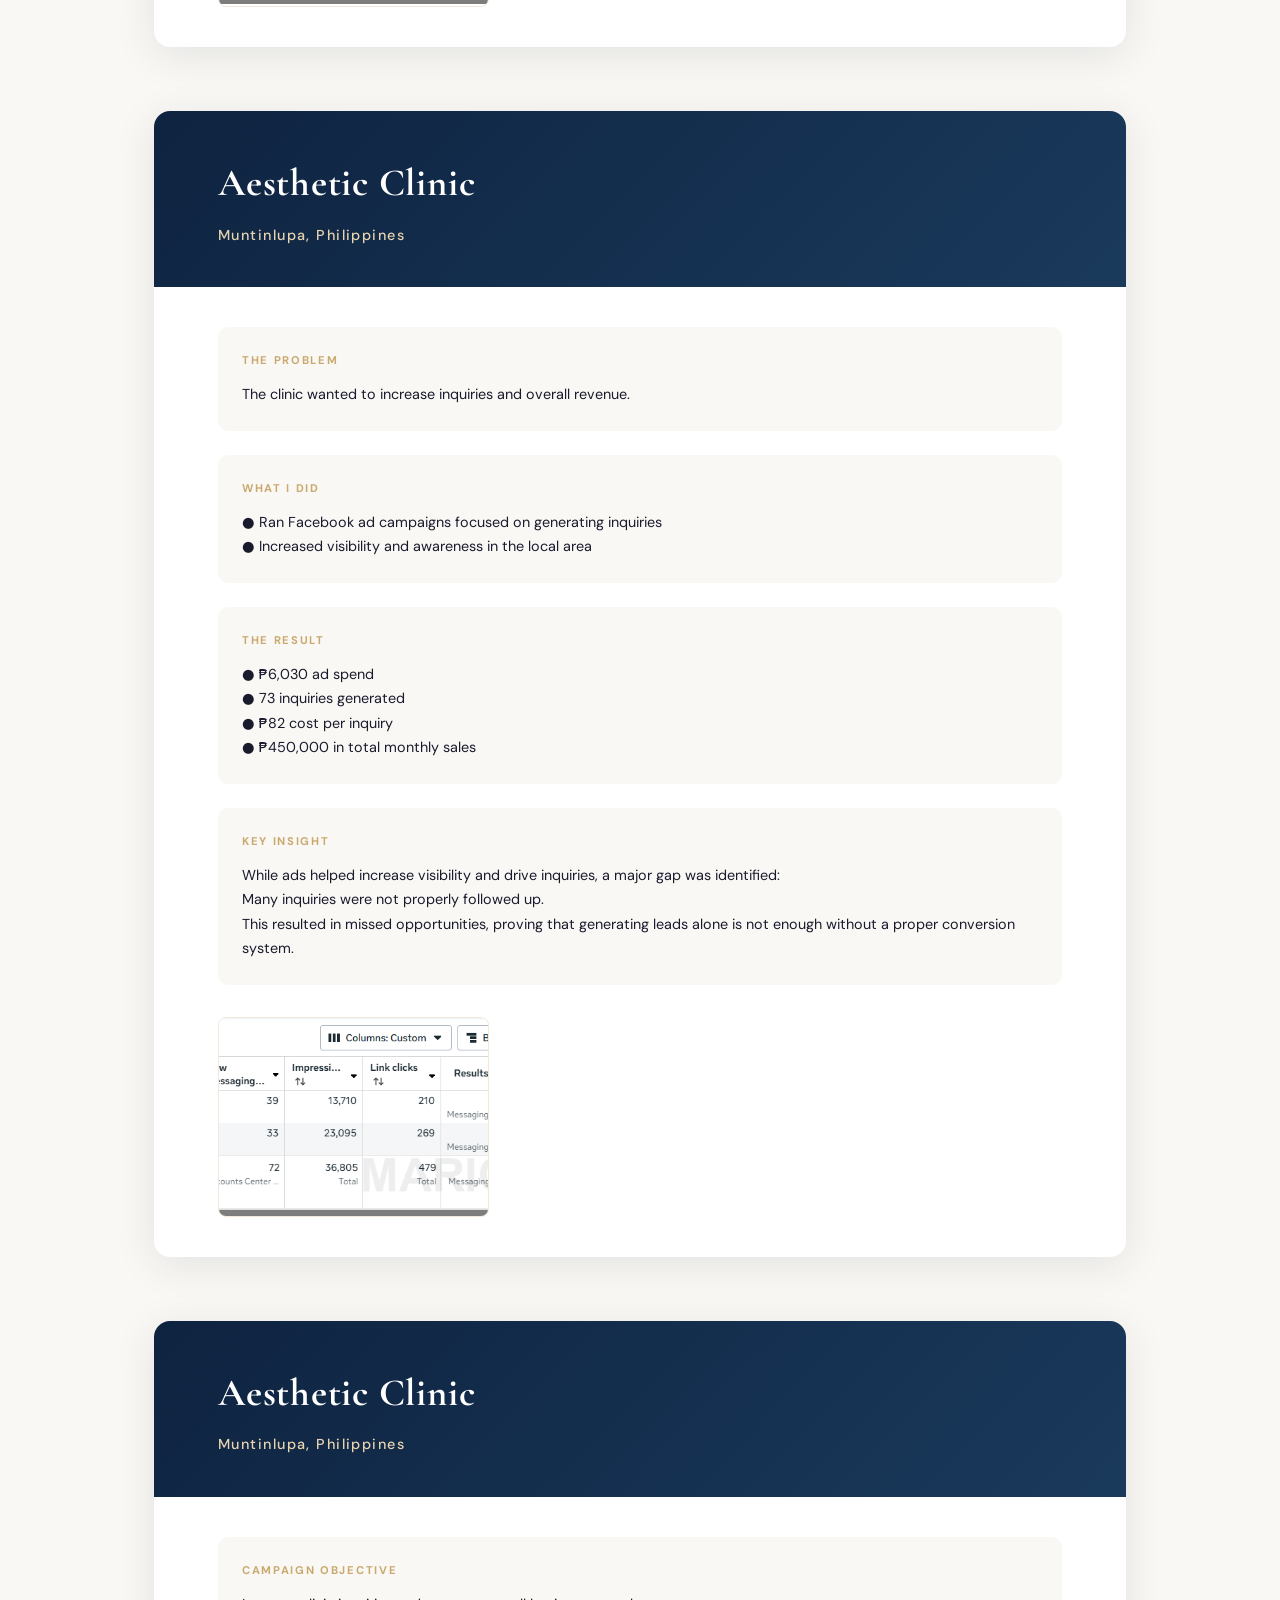
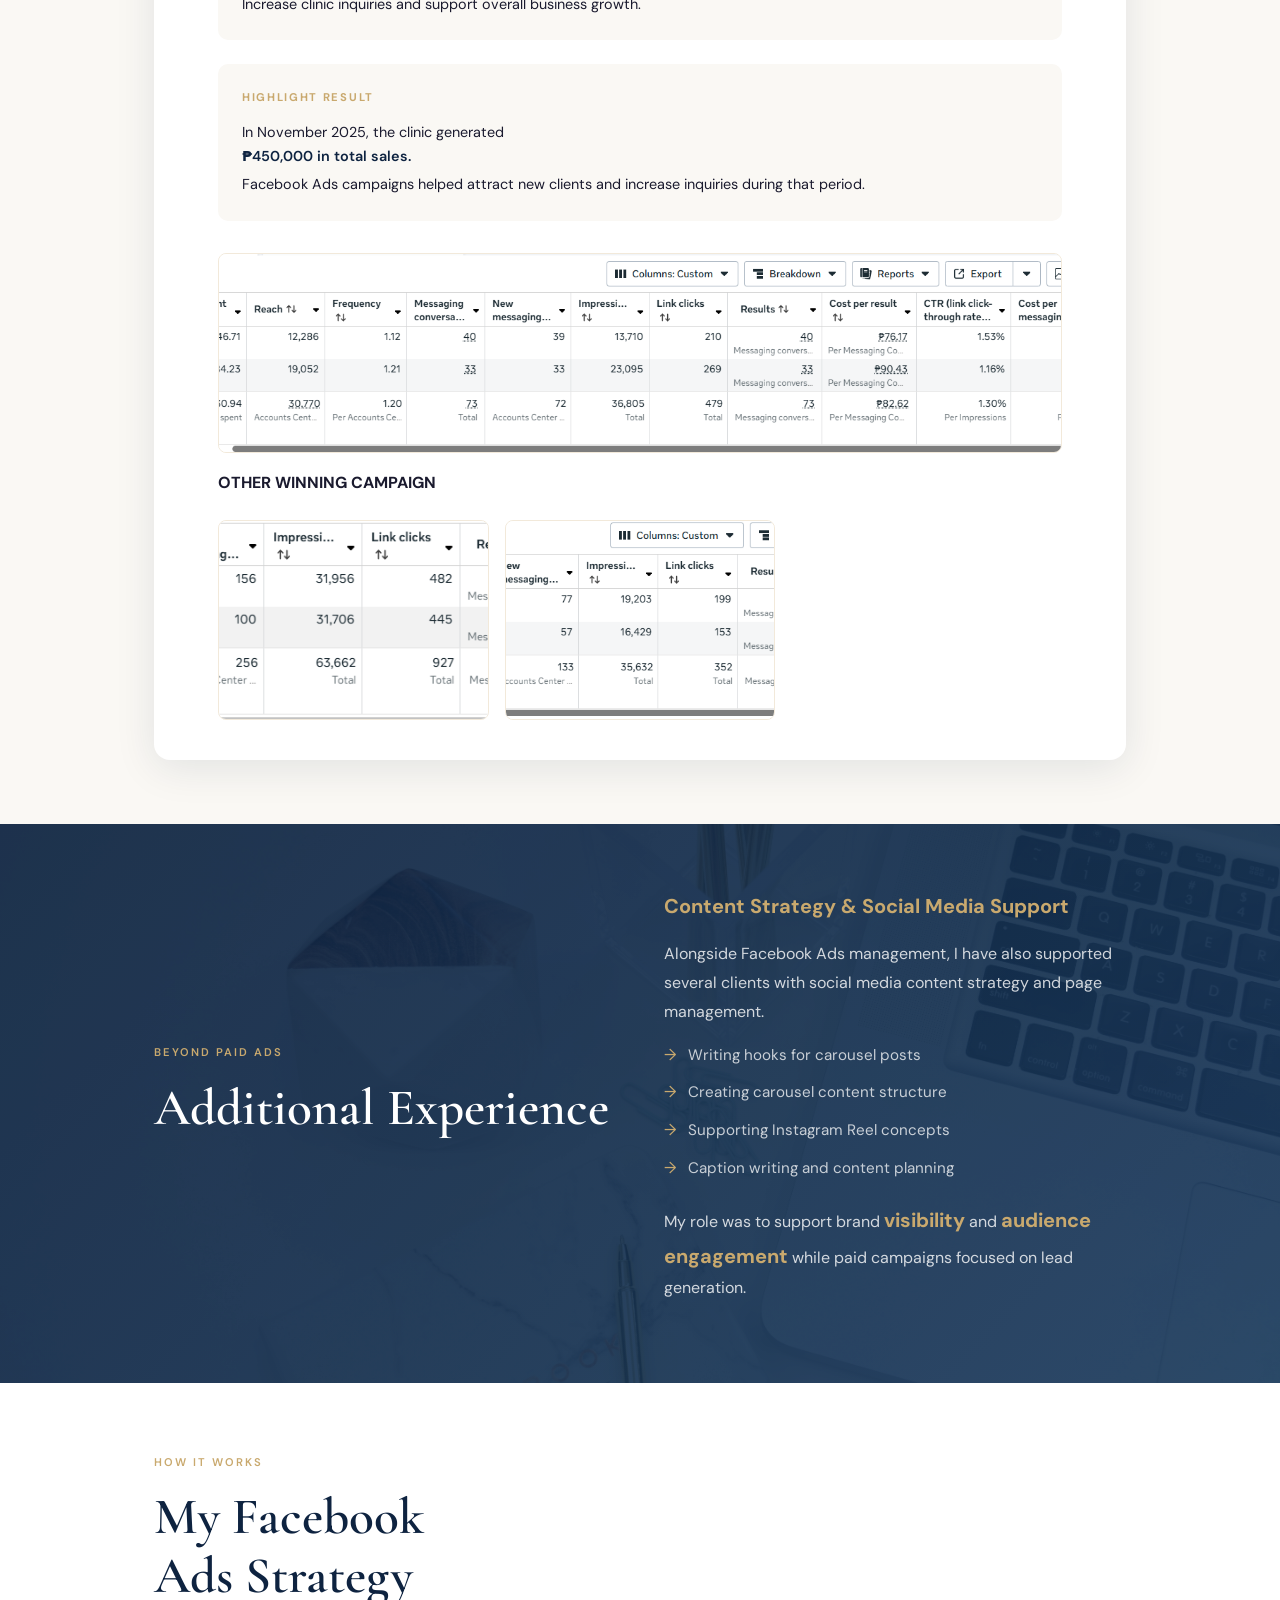
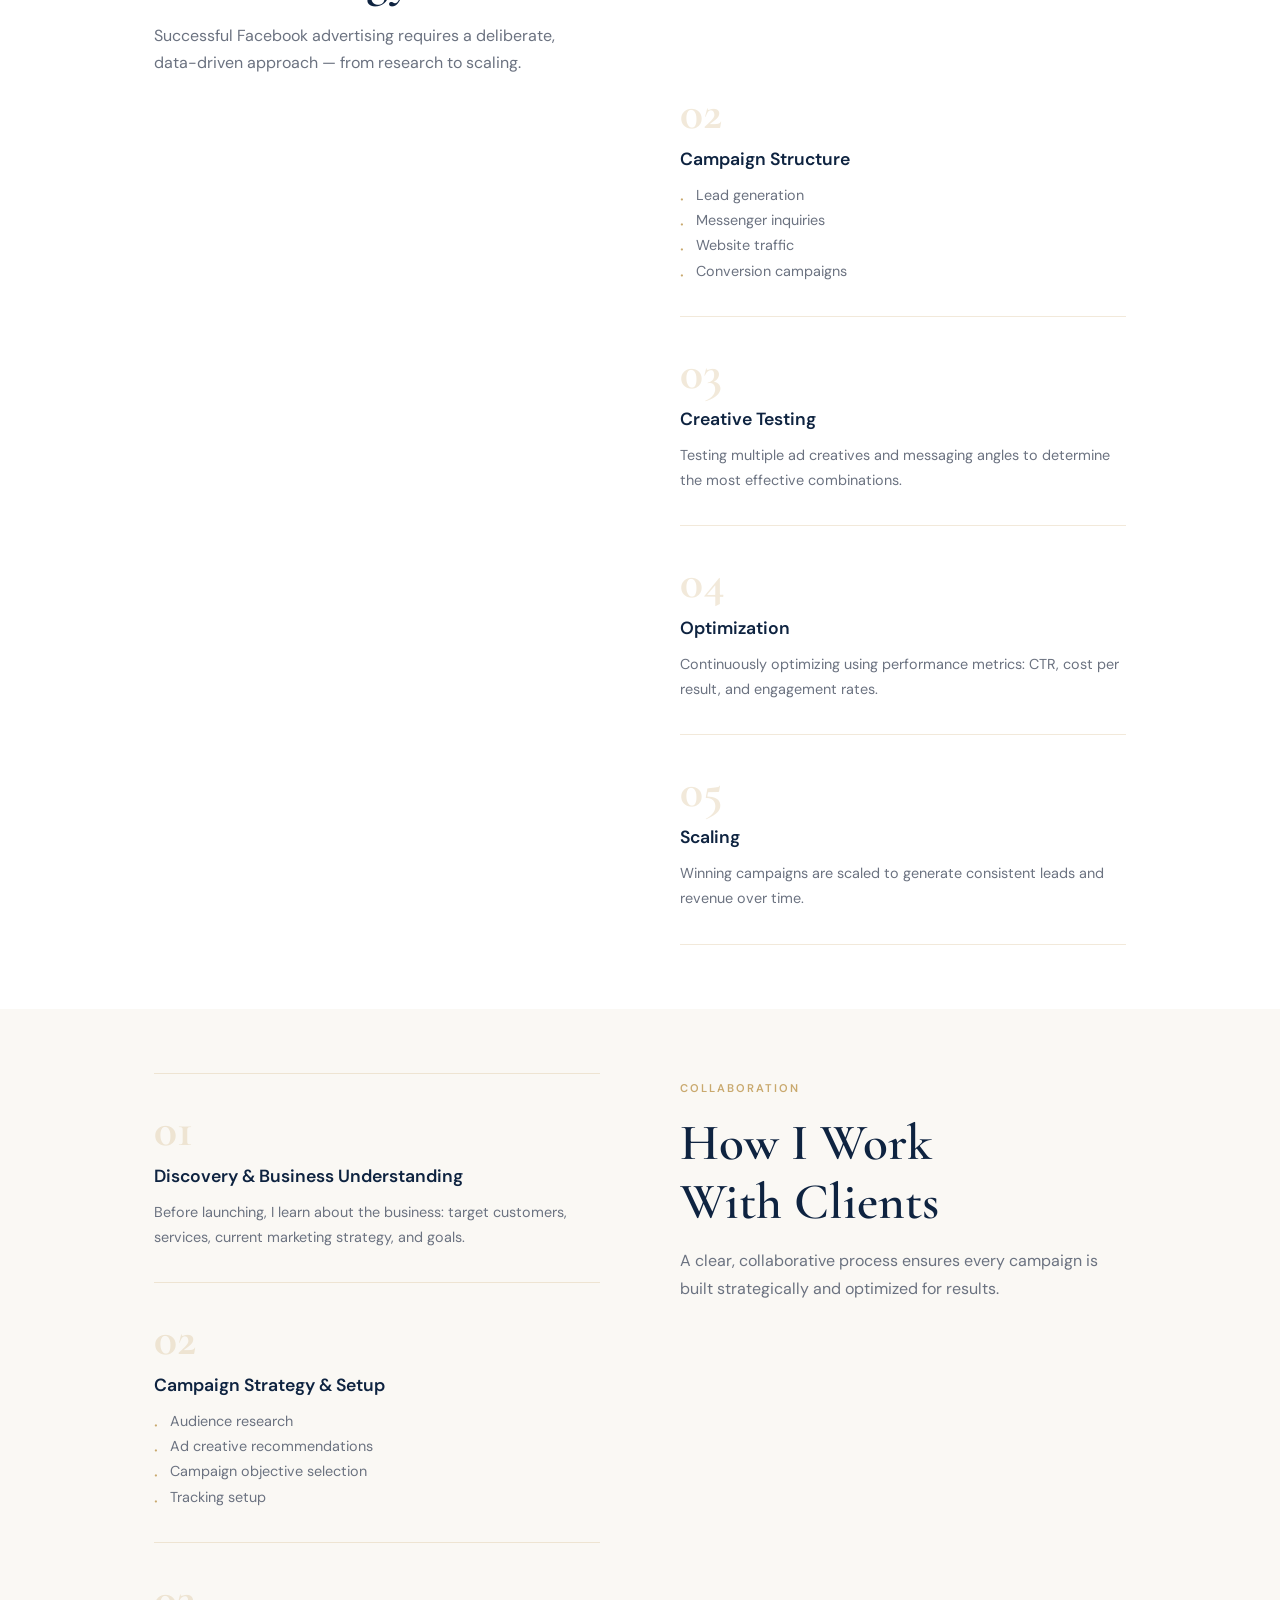
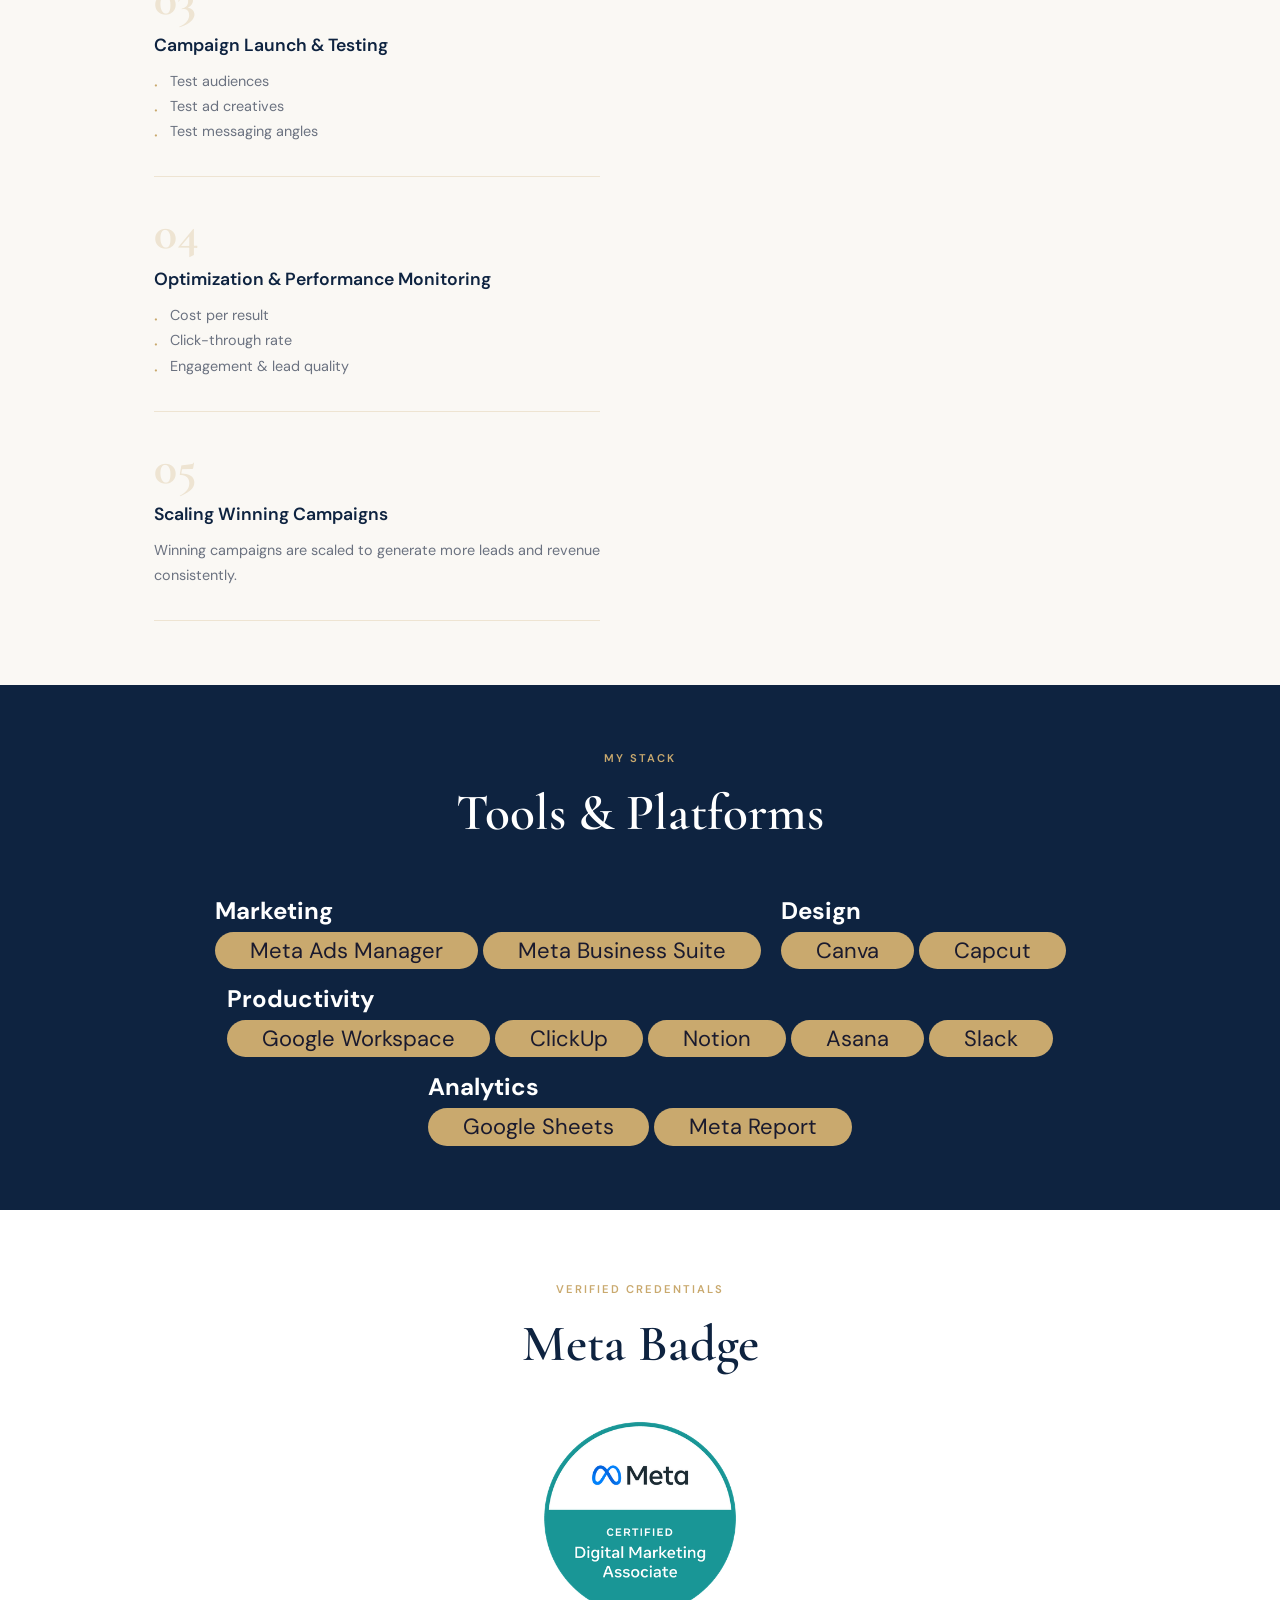
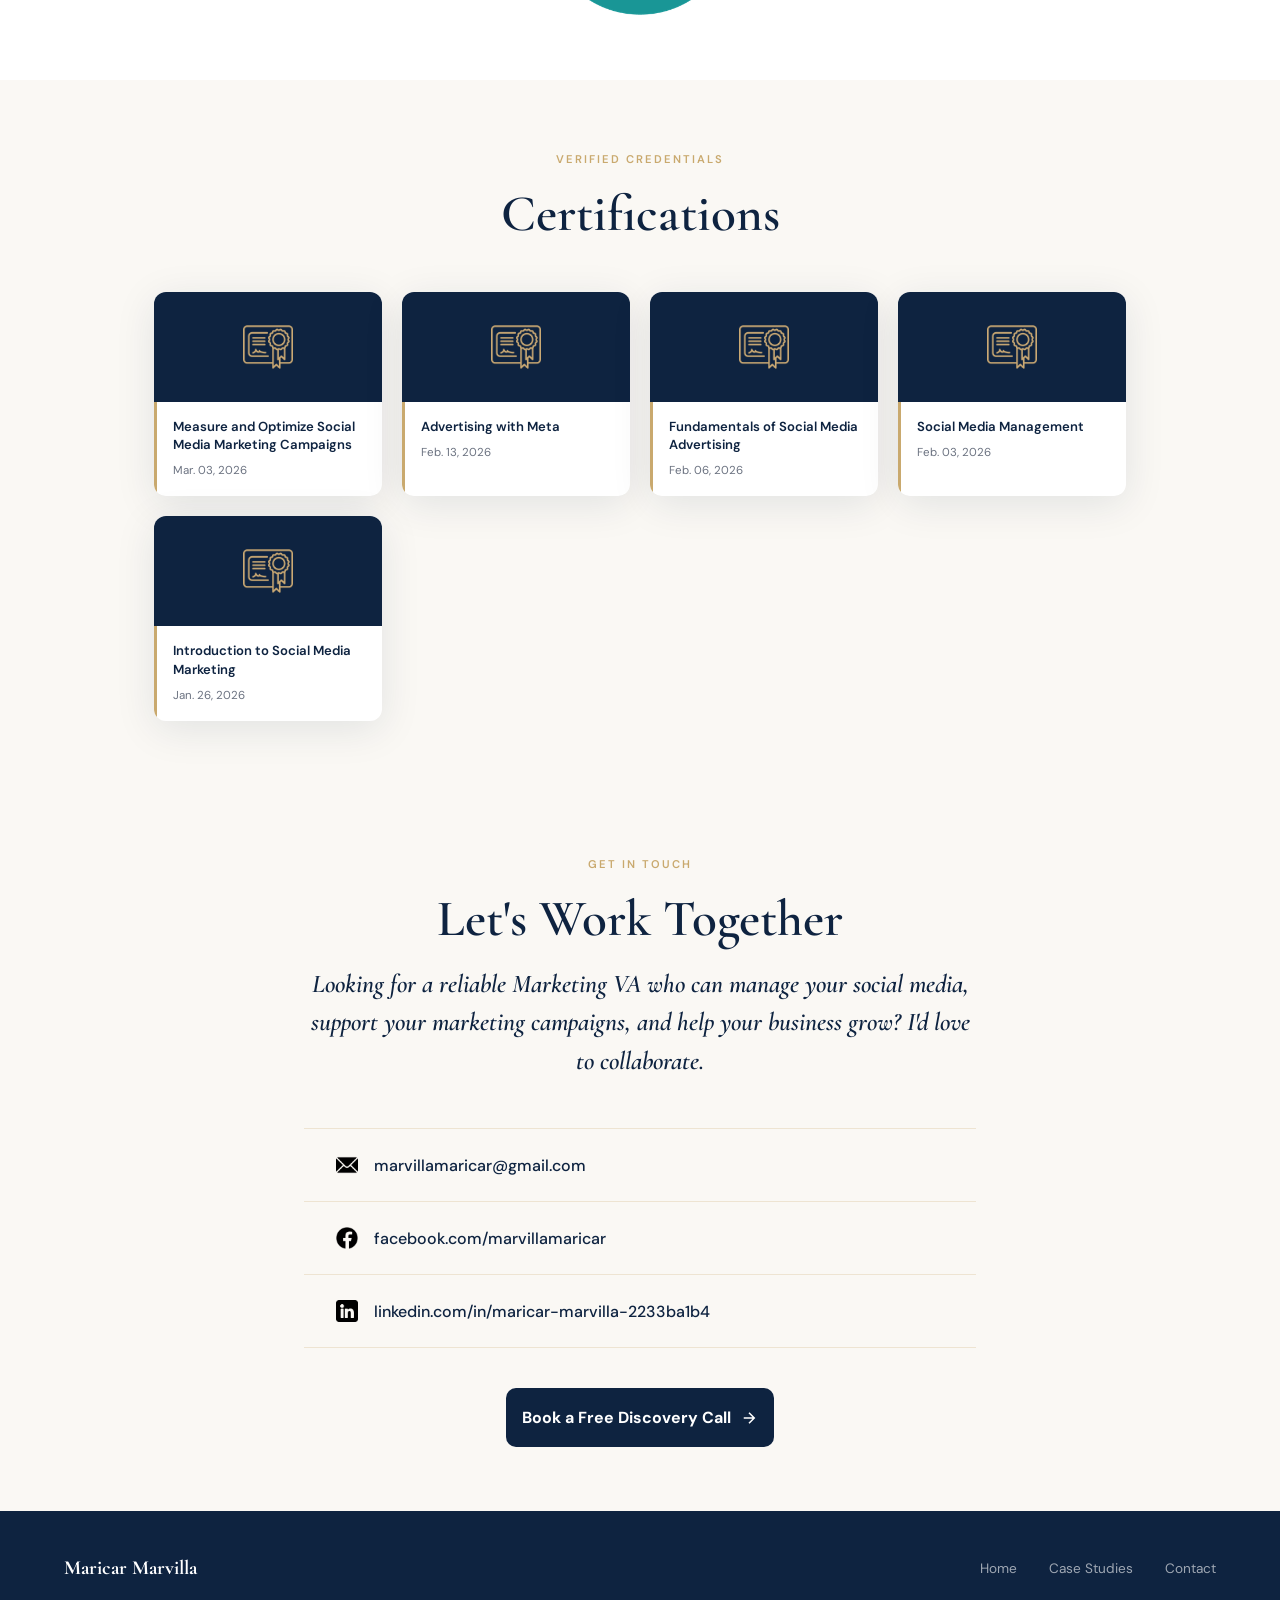
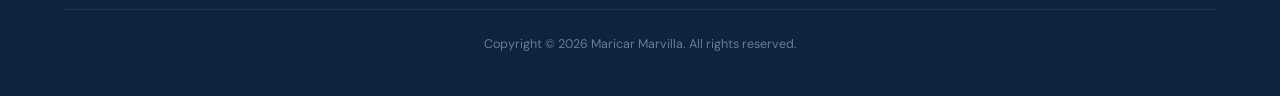
==== commit 4e33ffc9: "update" ====
--- a/docs/index.html
+++ b/docs/index.html
@@ -98,7 +98,7 @@
       <h2 class="section-title">Why Clients Hire Me</h2>
     </div>
 
-    <div class="cards">
+    <div class="cards reveal">
       <div class="card">
         <h2>✅ 5+ Years of Marketing Experience</h2>
         <p>Experienced in Meta Ads, social media management, and digital marketing for service-based businesses.</p>
--- a/docs/css/style.css
+++ b/docs/css/style.css
@@ -399,7 +399,7 @@
   width: 48%;
   padding: 20px;
   border-radius: 20px;
-  border: solid 1px #000;
+  box-shadow: 5px 5px 10px #0004;
 }
 
 .hire-me .cards .card h2 {
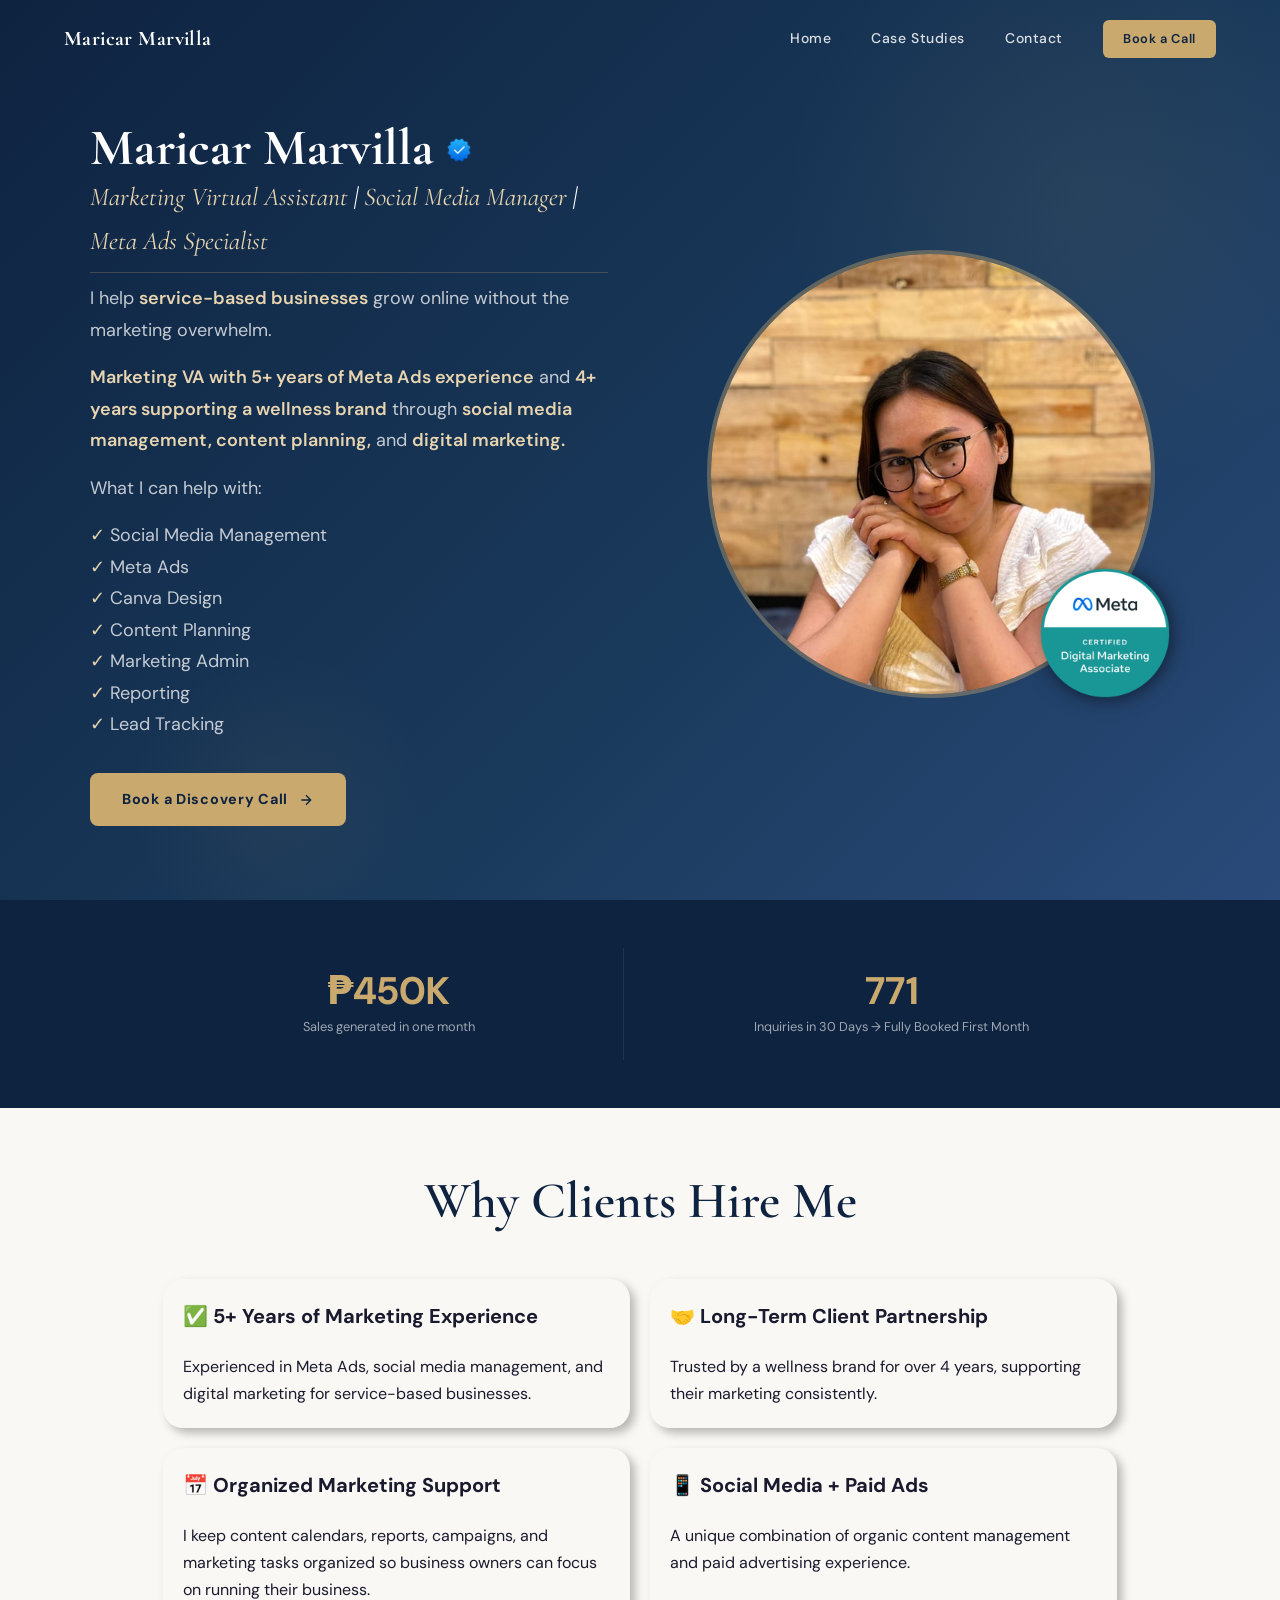
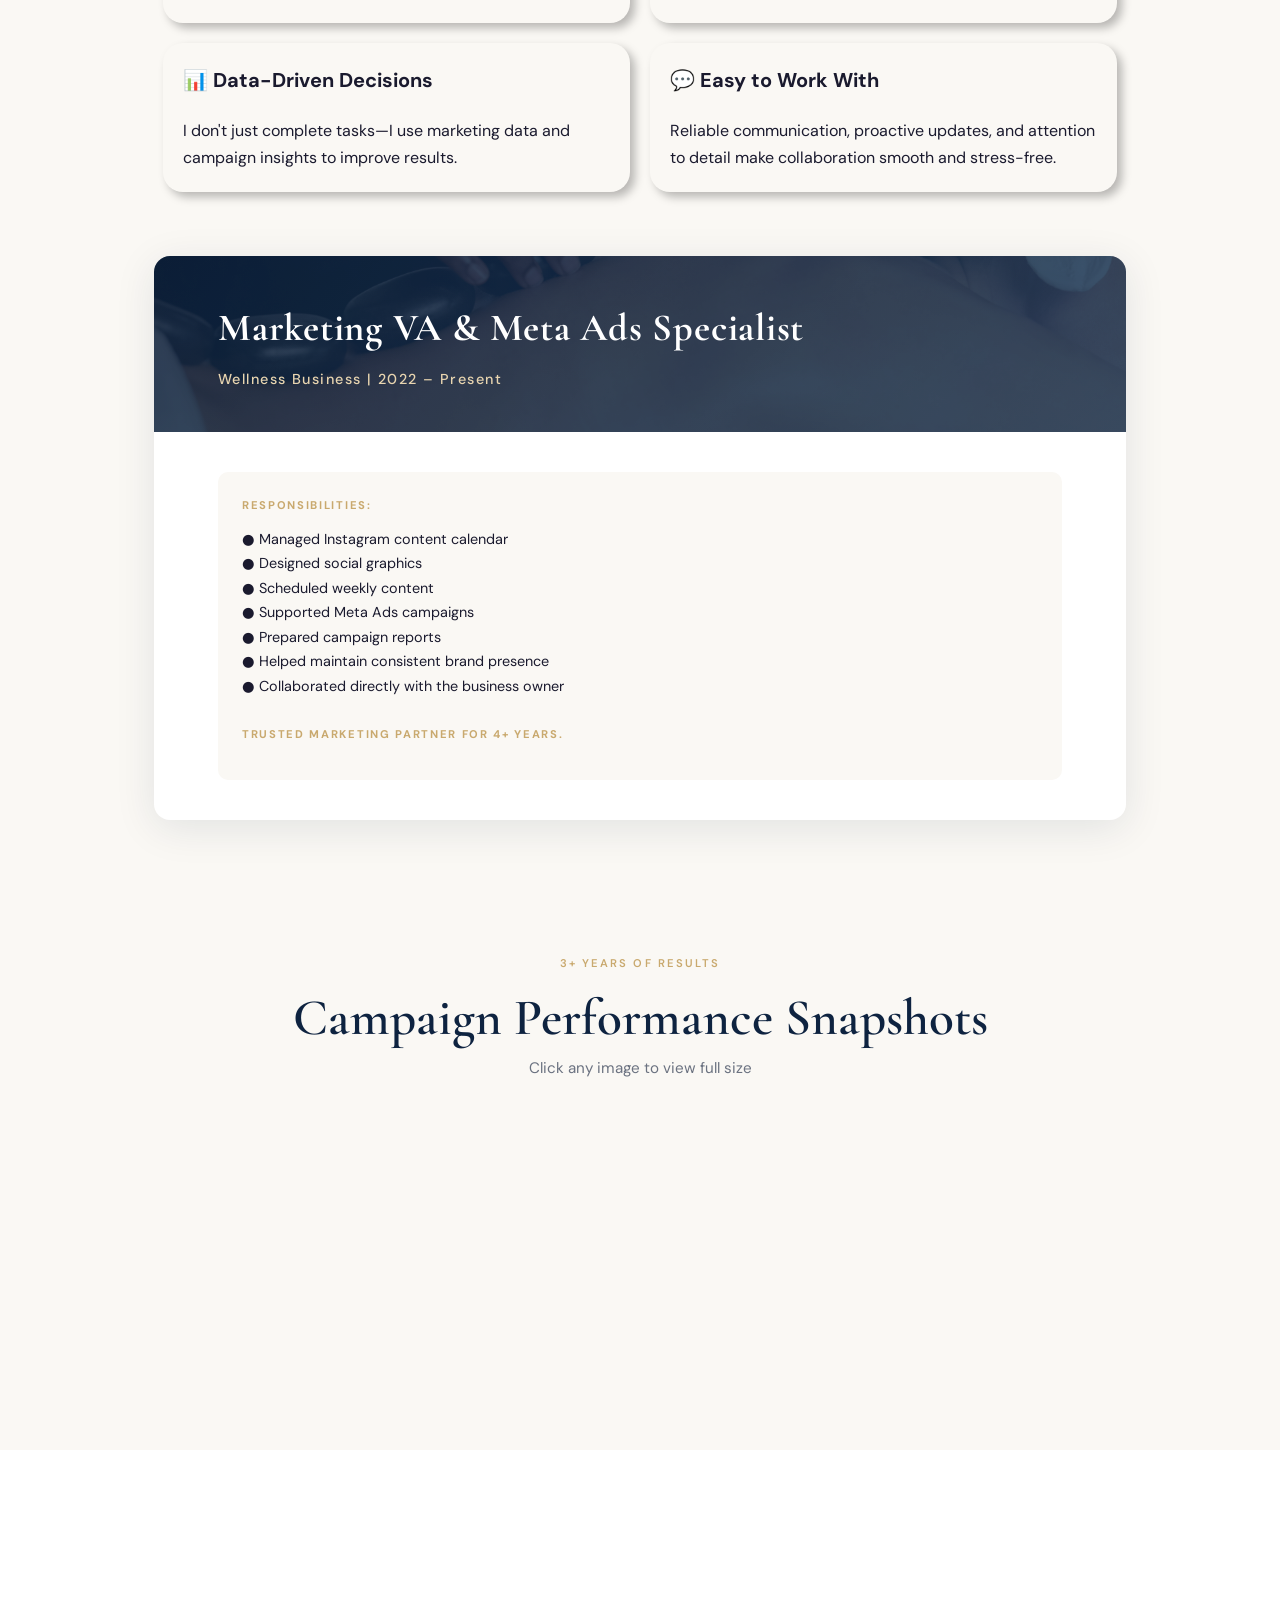
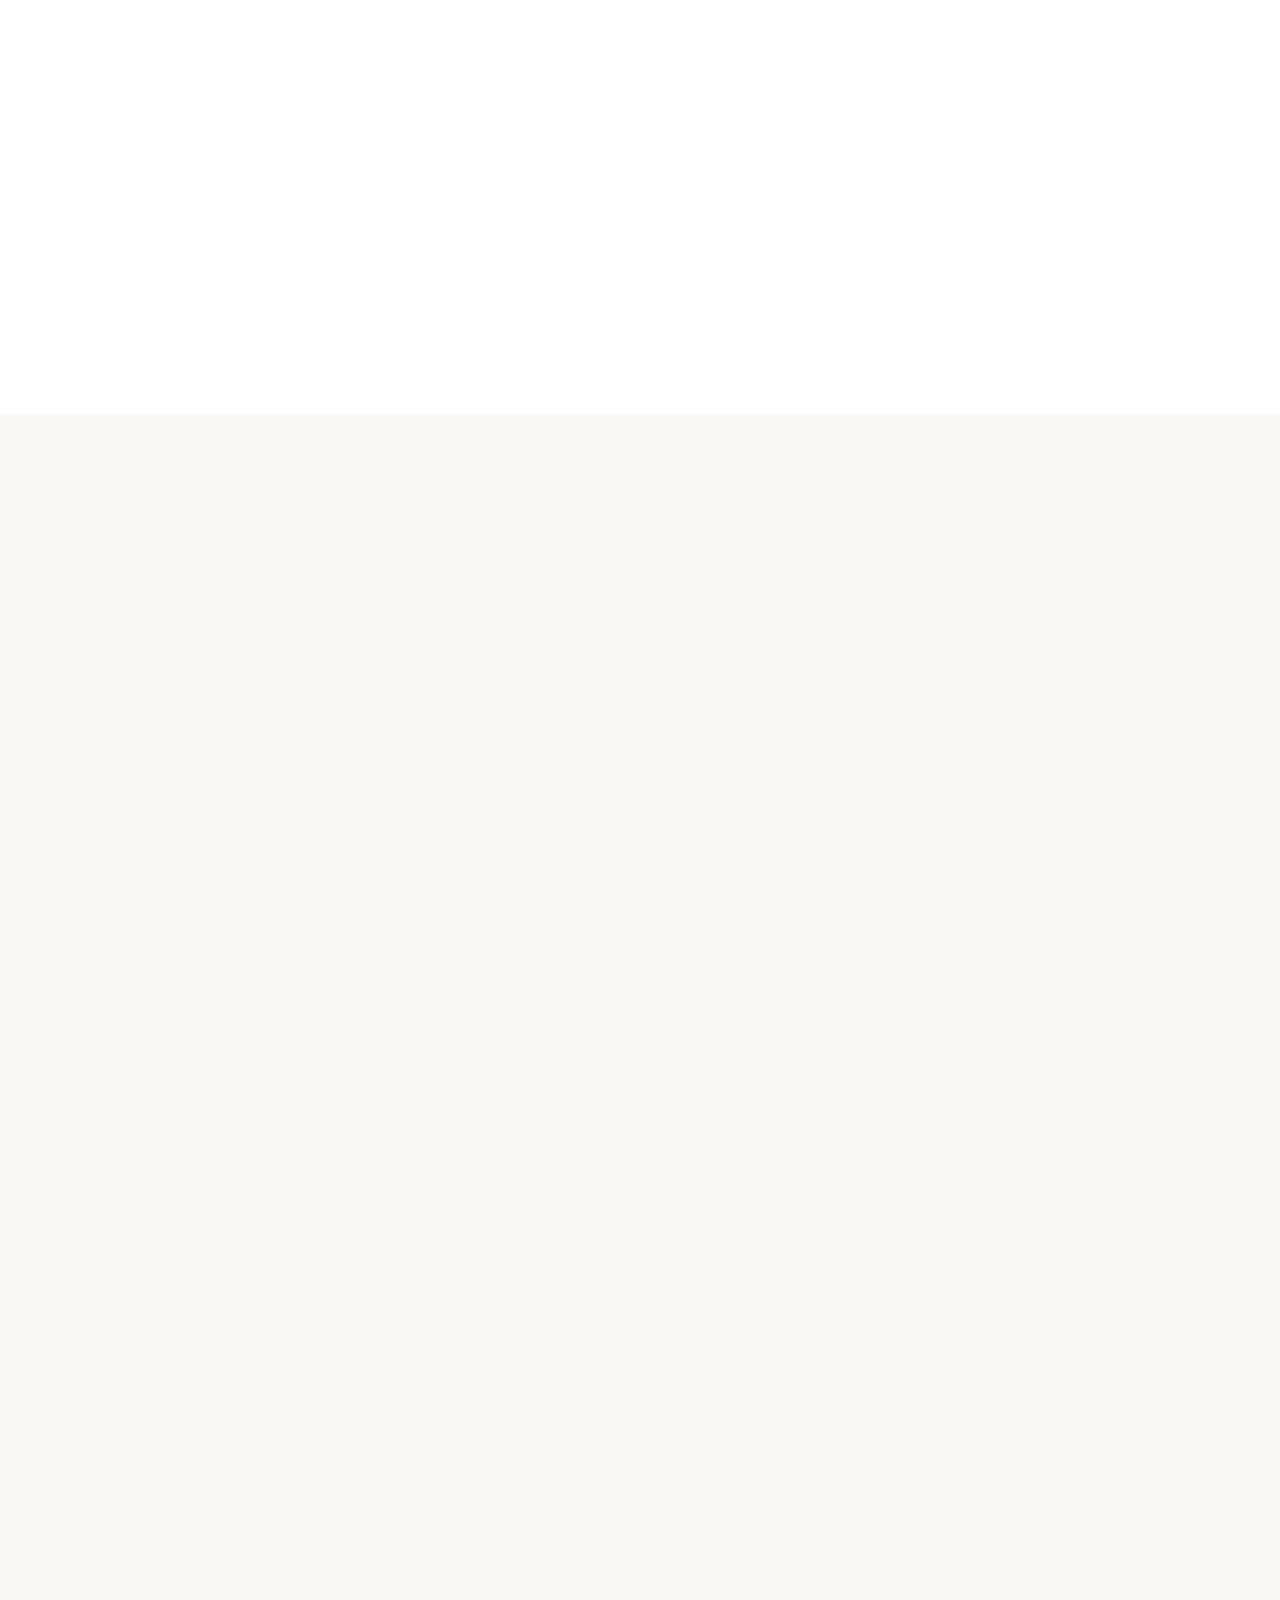
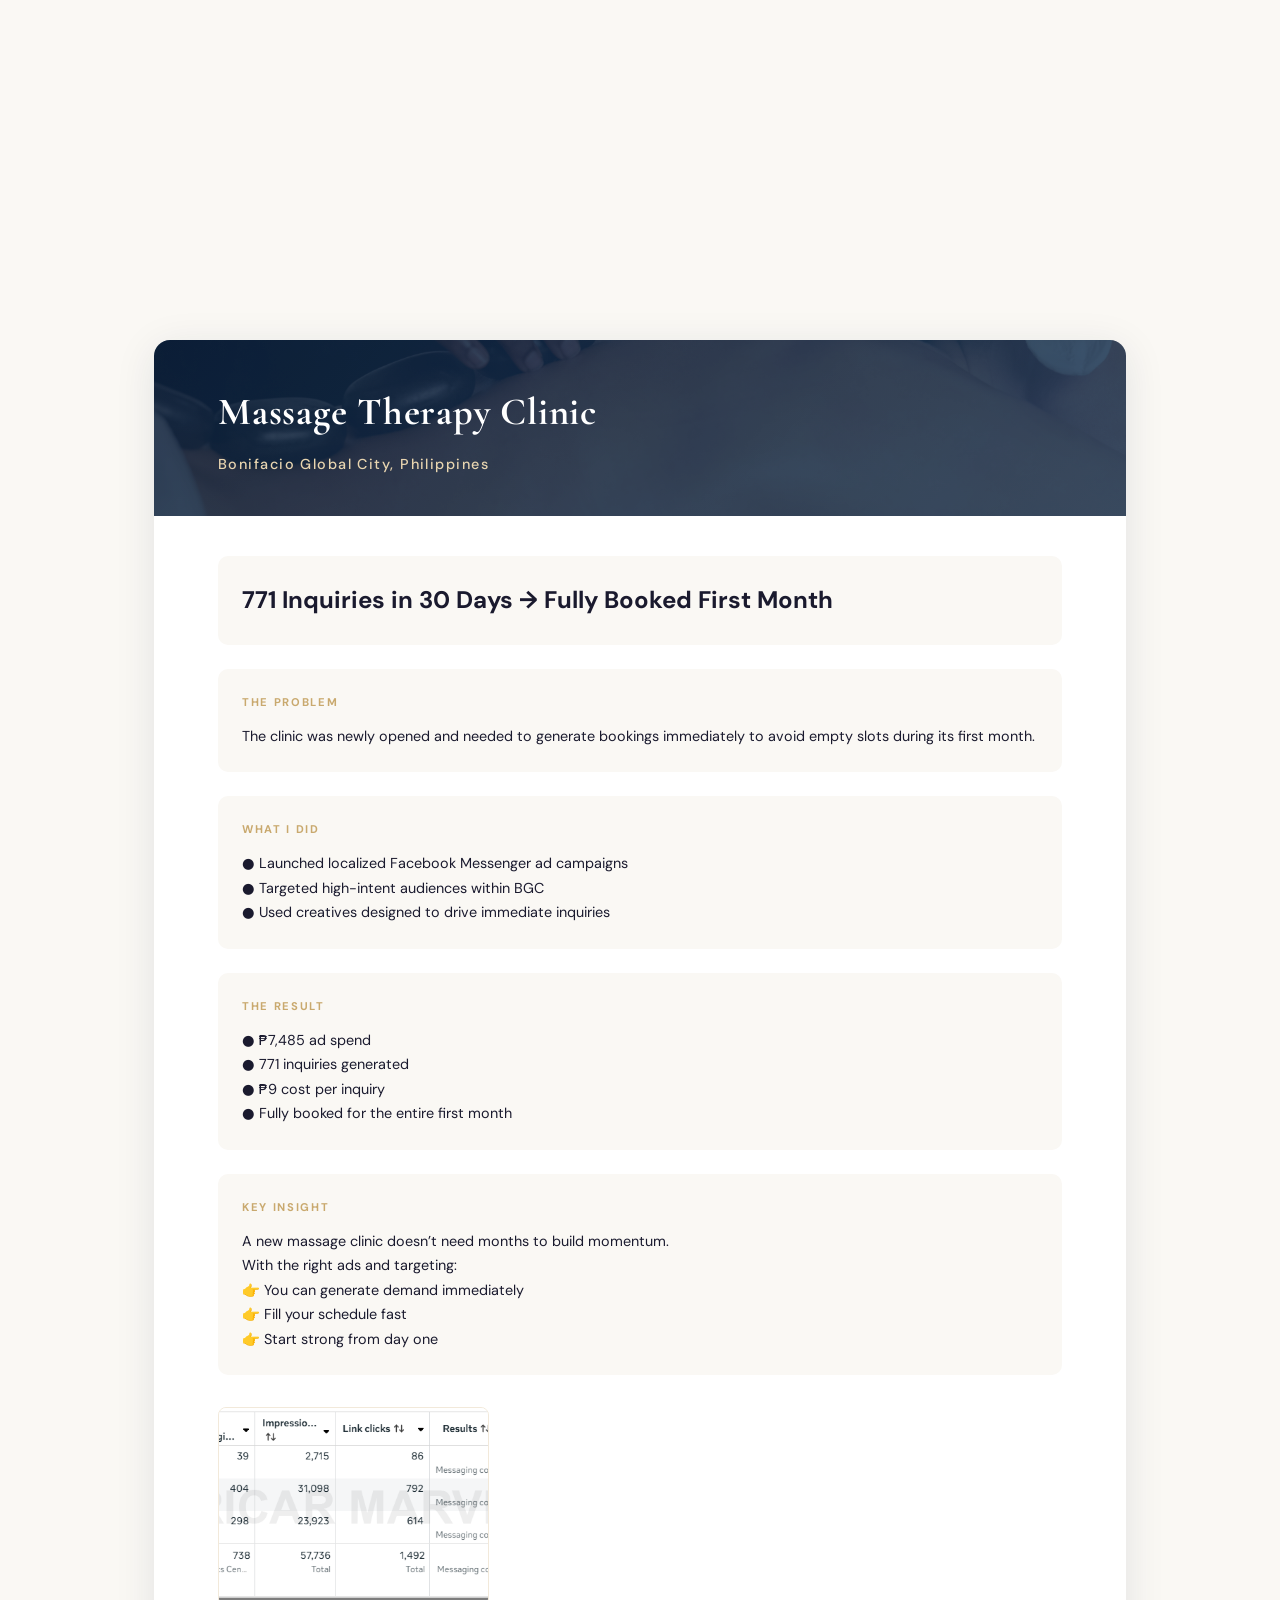
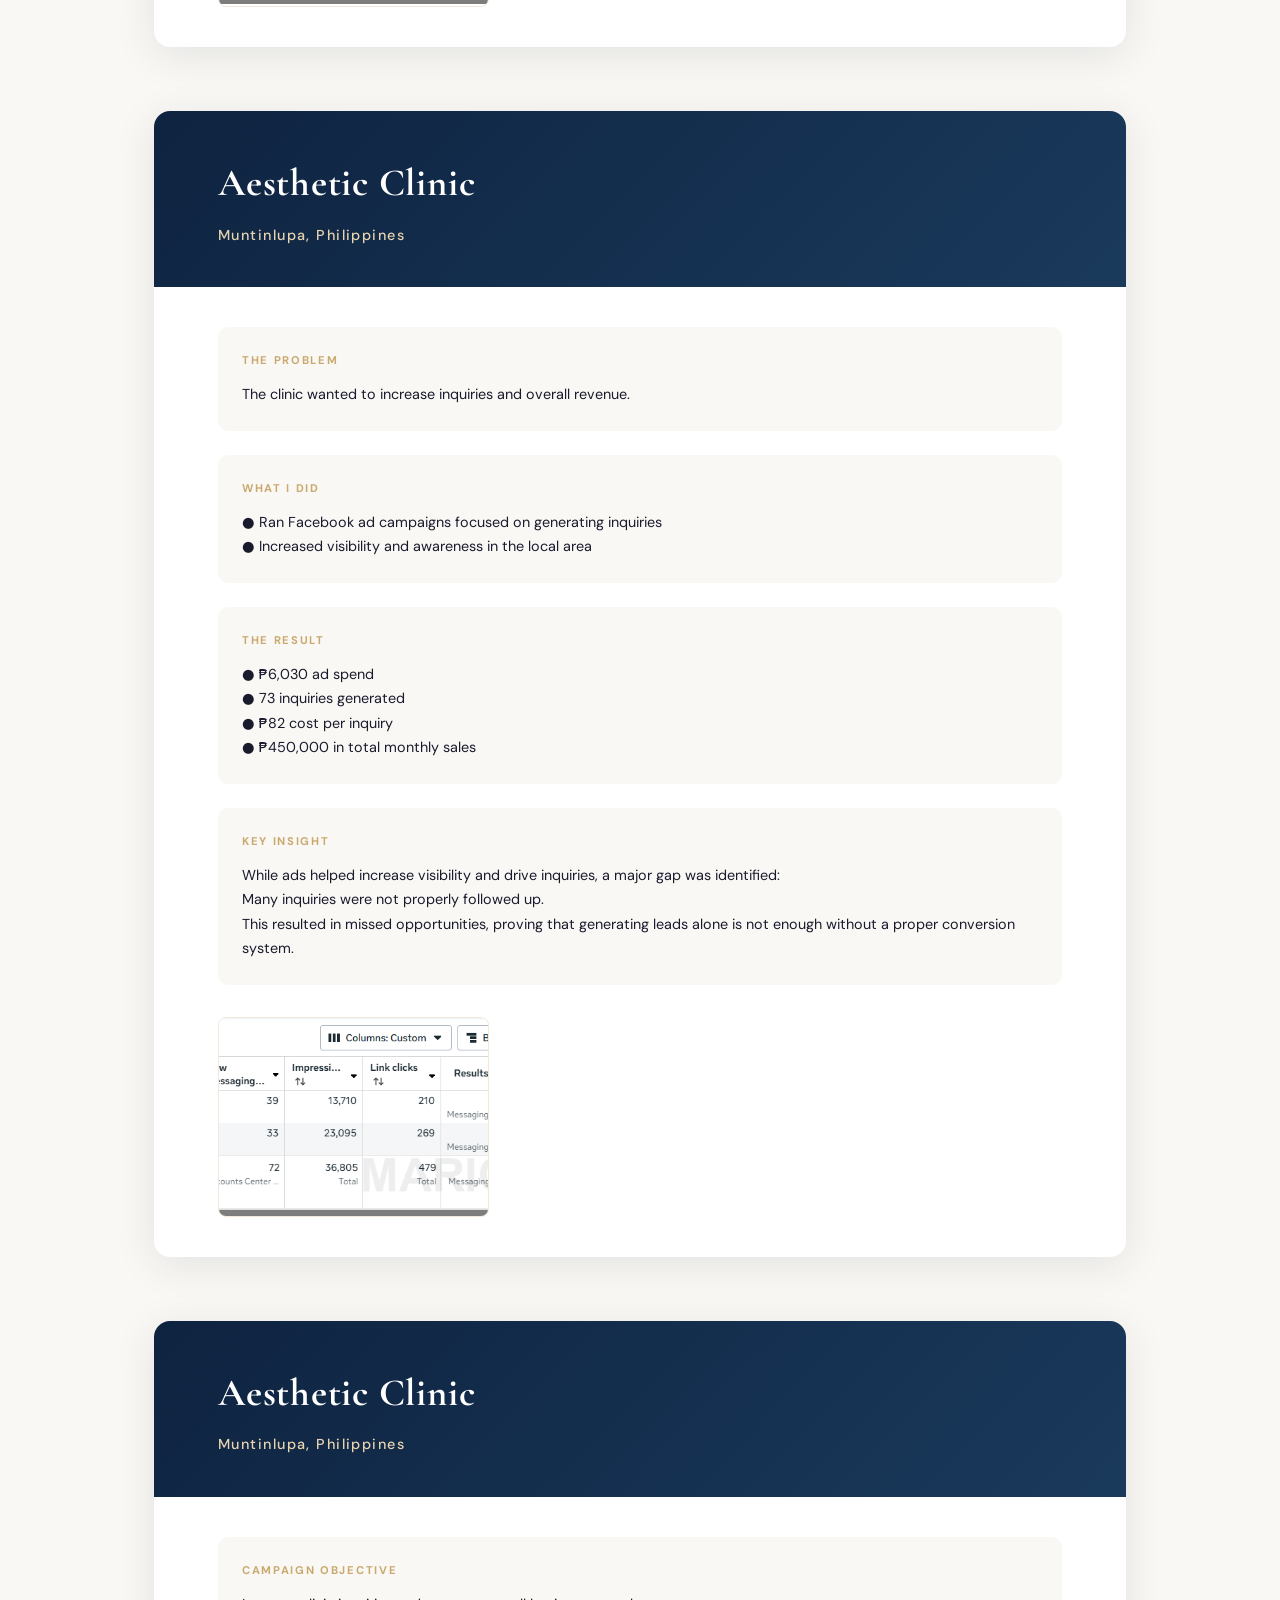
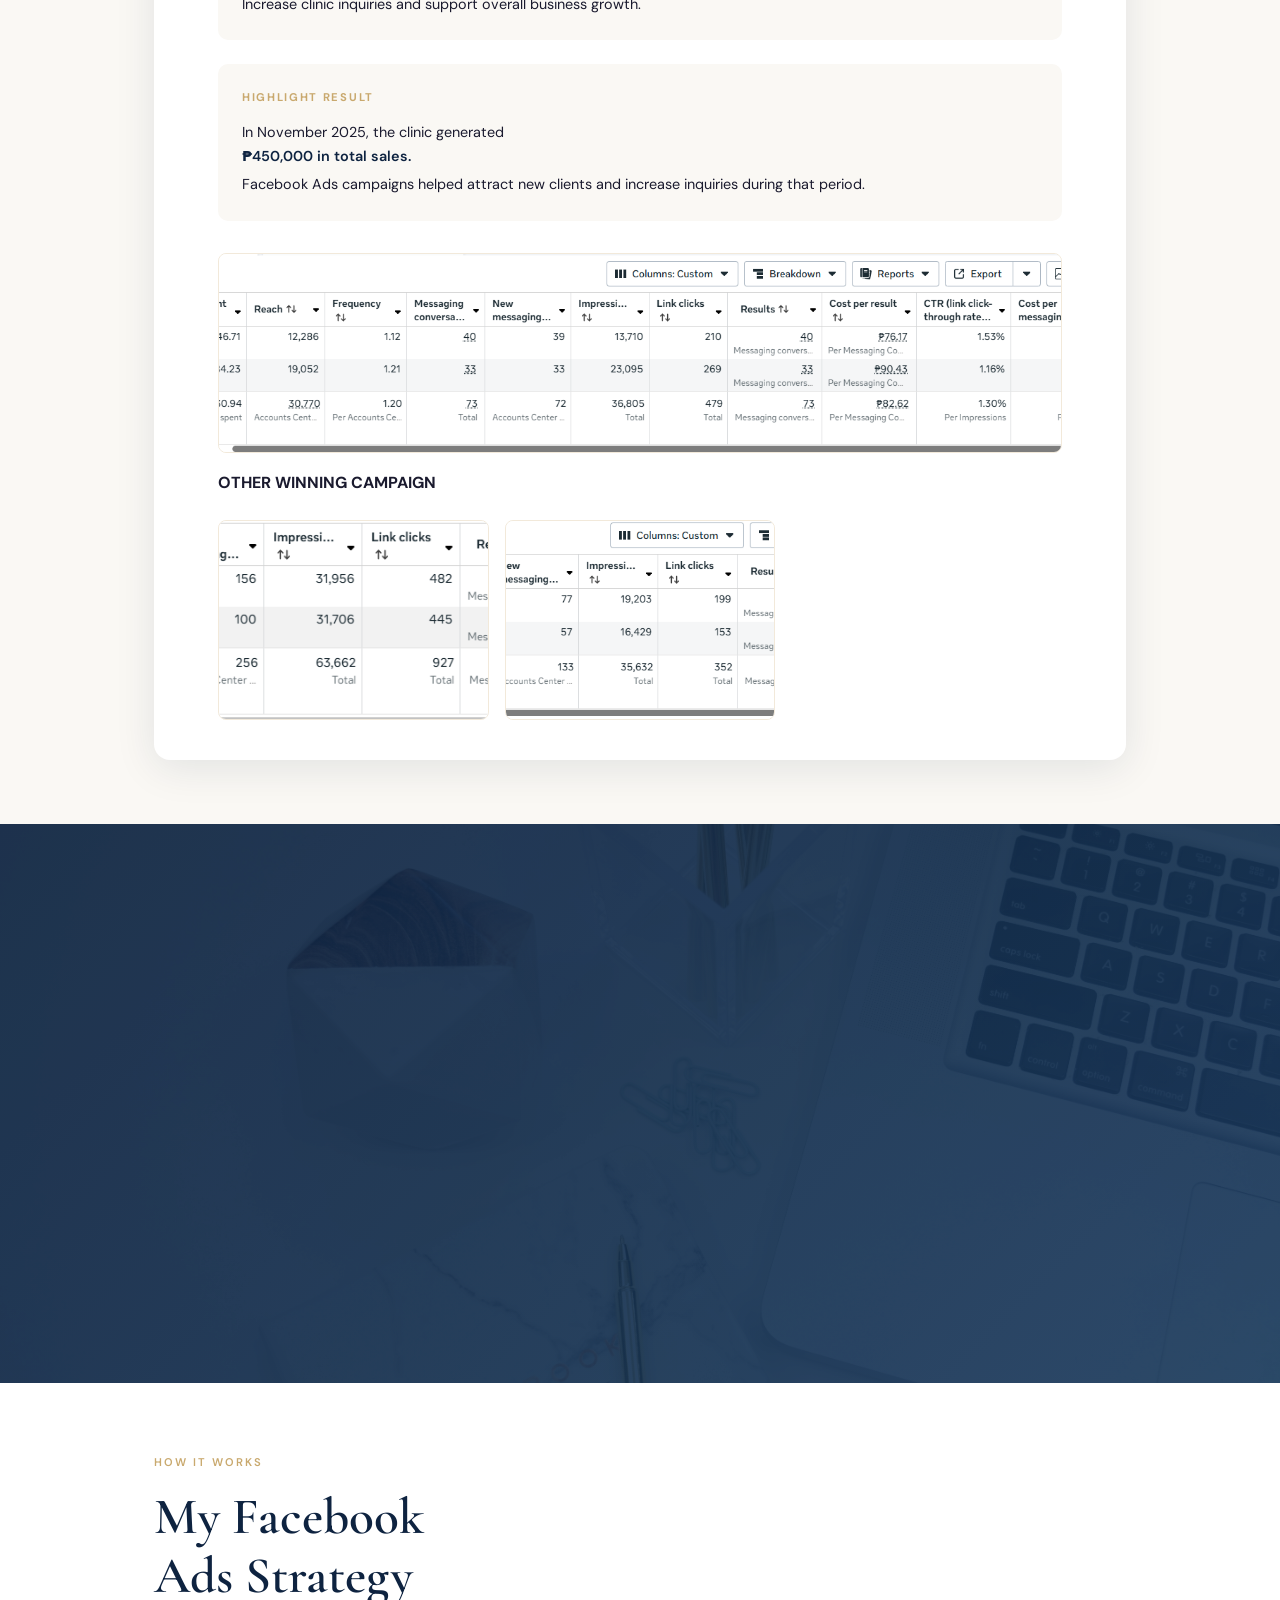
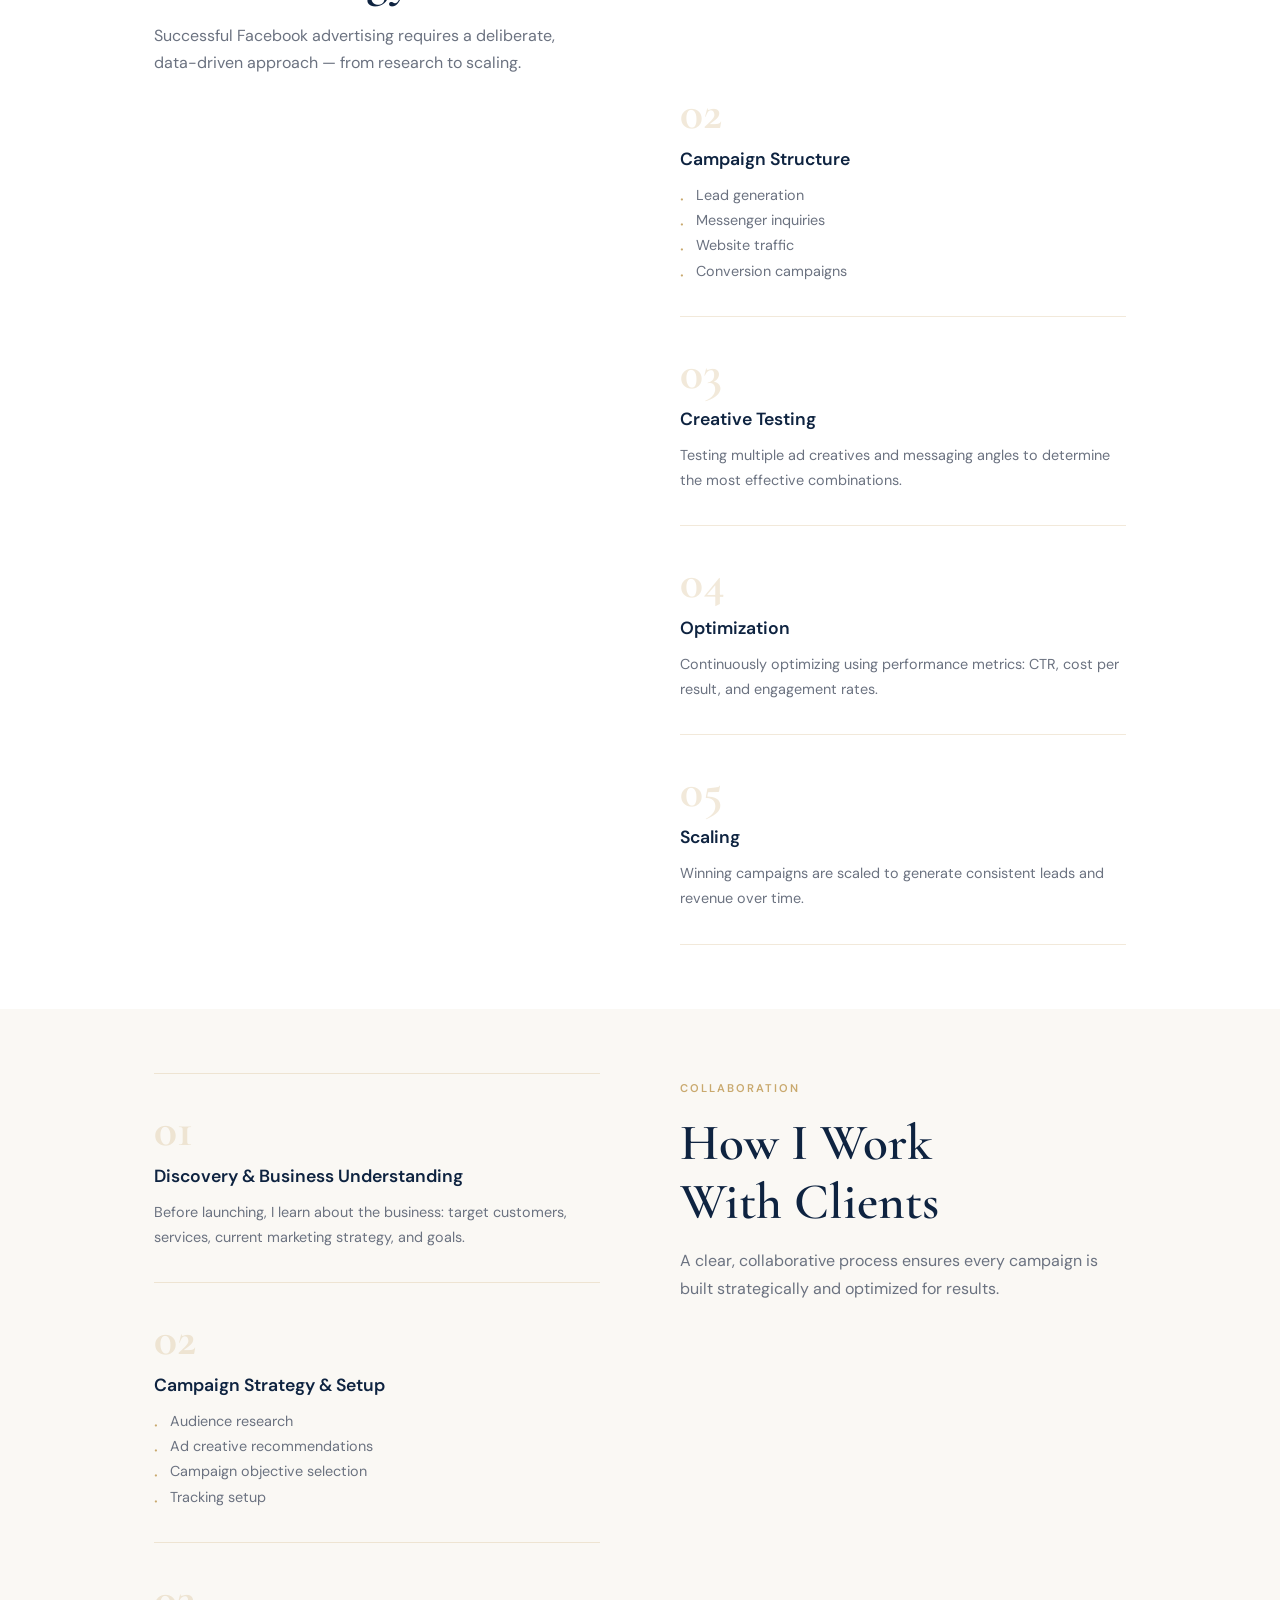
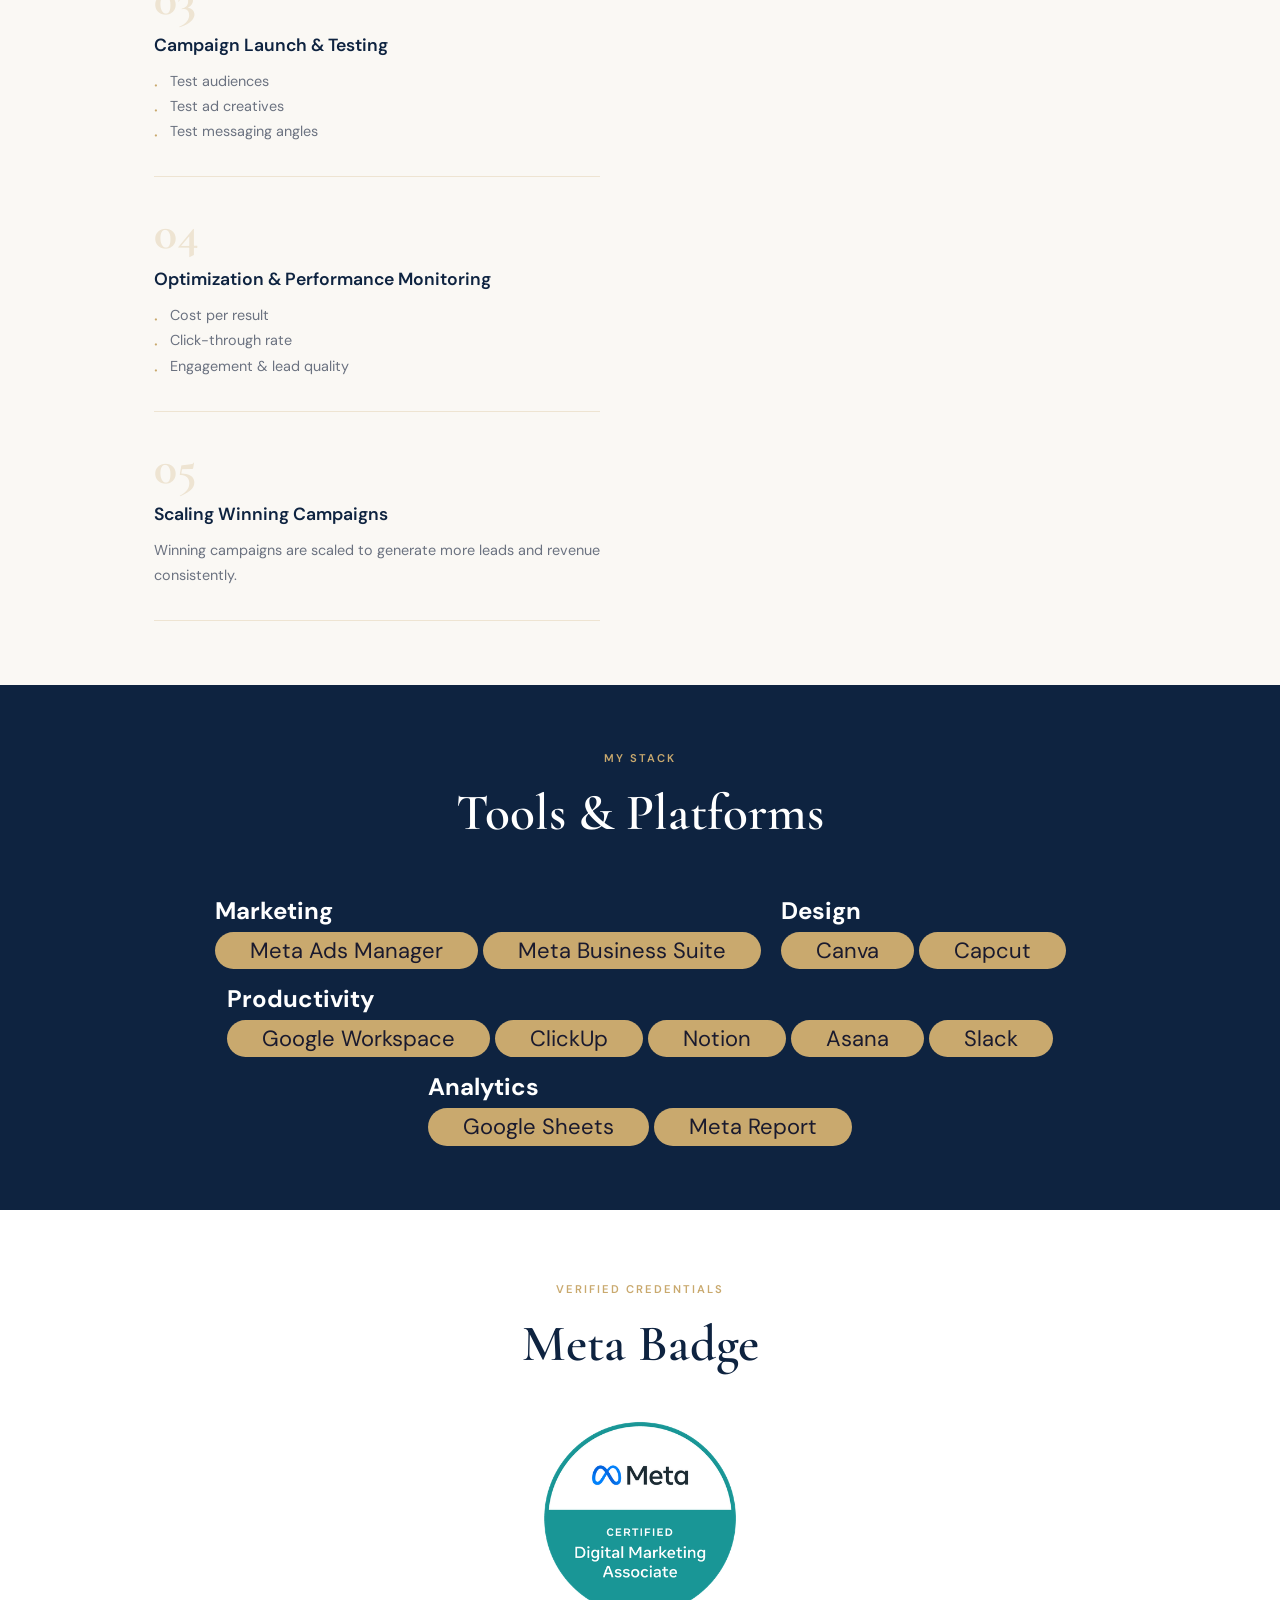
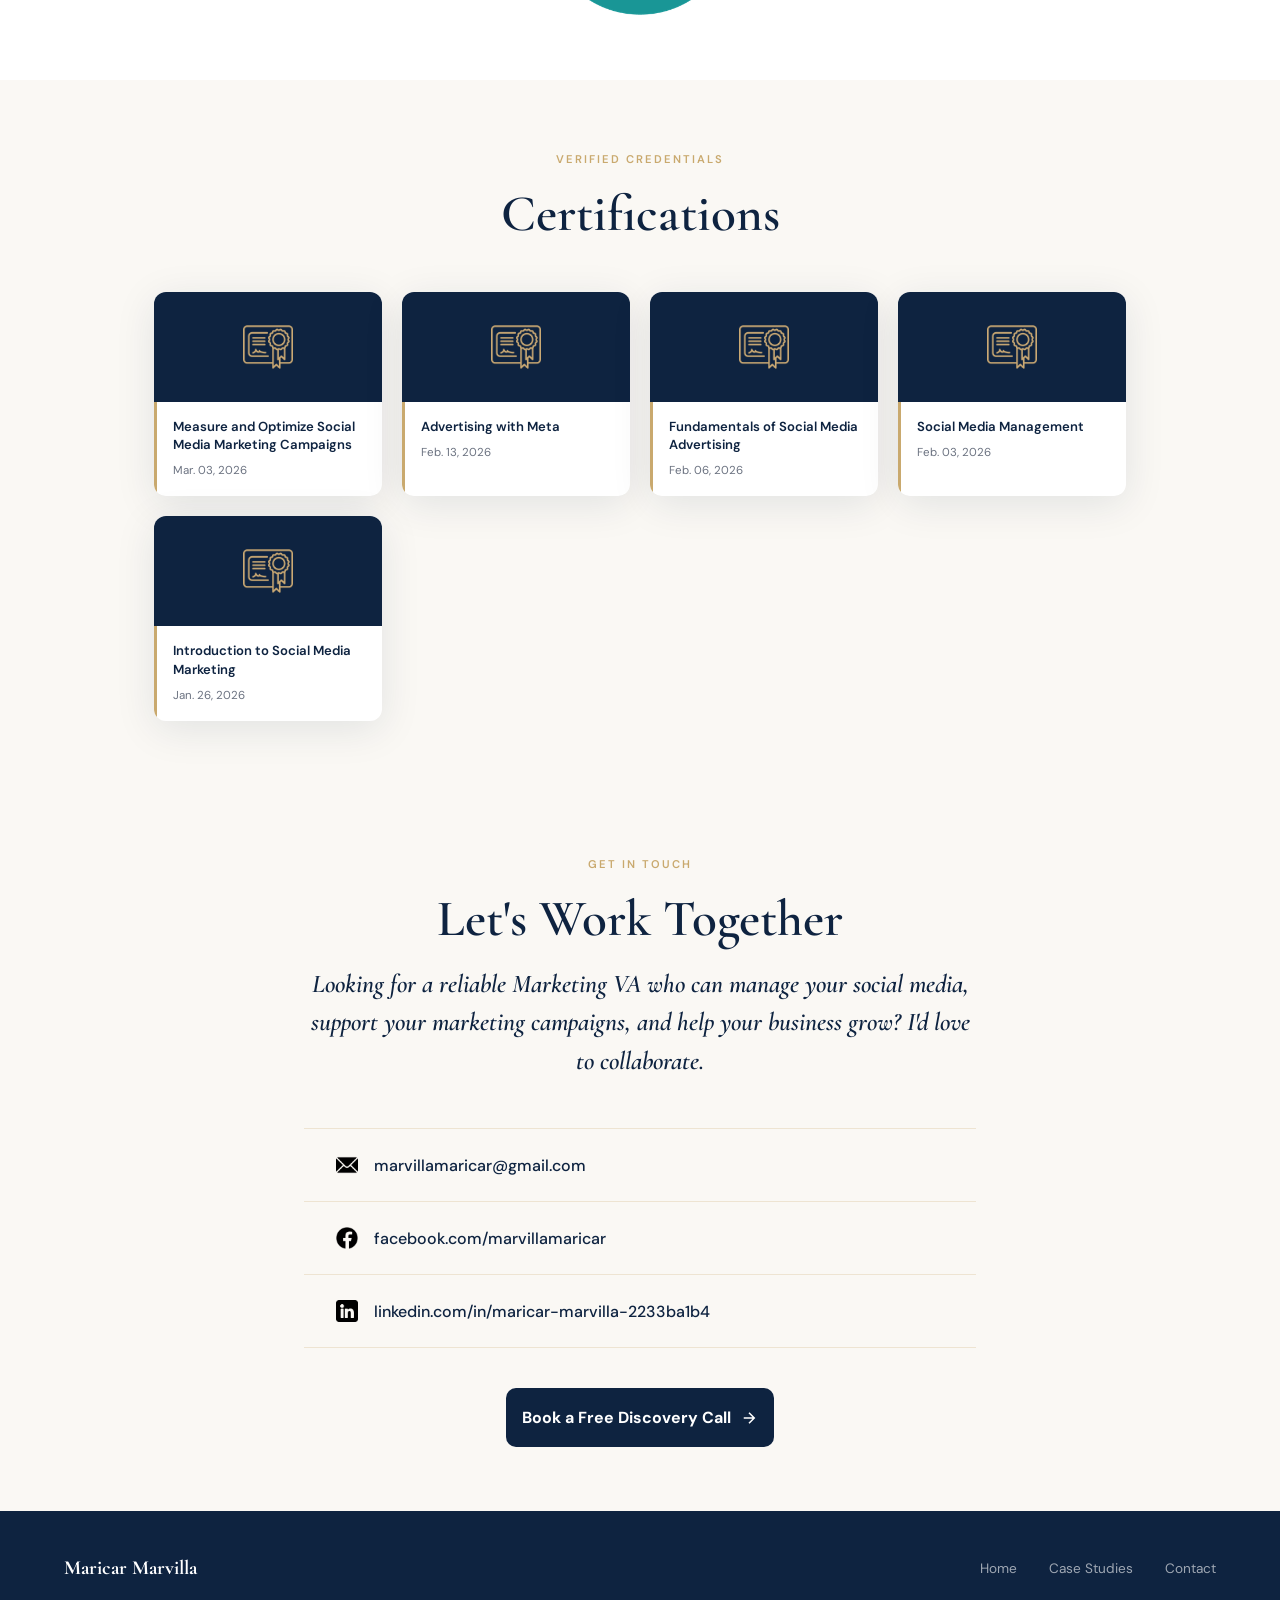
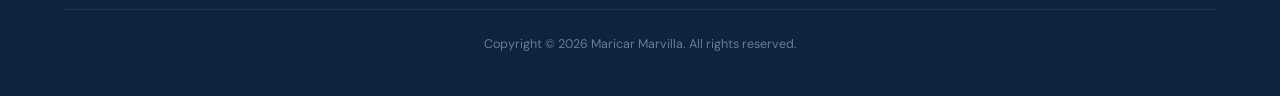
==== commit 17ec8b5c: "Update index.html" ====
--- a/docs/index.html
+++ b/docs/index.html
@@ -3,7 +3,7 @@
 <head>
   <meta charset="UTF-8" />
   <meta name="viewport" content="width=device-width, initial-scale=1.0" />
-  <title>Maricar Marvilla — Facebook Ads Manager</title>
+  <title>Maricar Marvilla</title>
   <meta name="description" content="Facebook Ads Manager specializing in lead generation and sales campaigns for service-based businesses." />
   <meta name="format-detection" content="telephone=no" />
   <link rel="stylesheet" href="./css/style.css">
